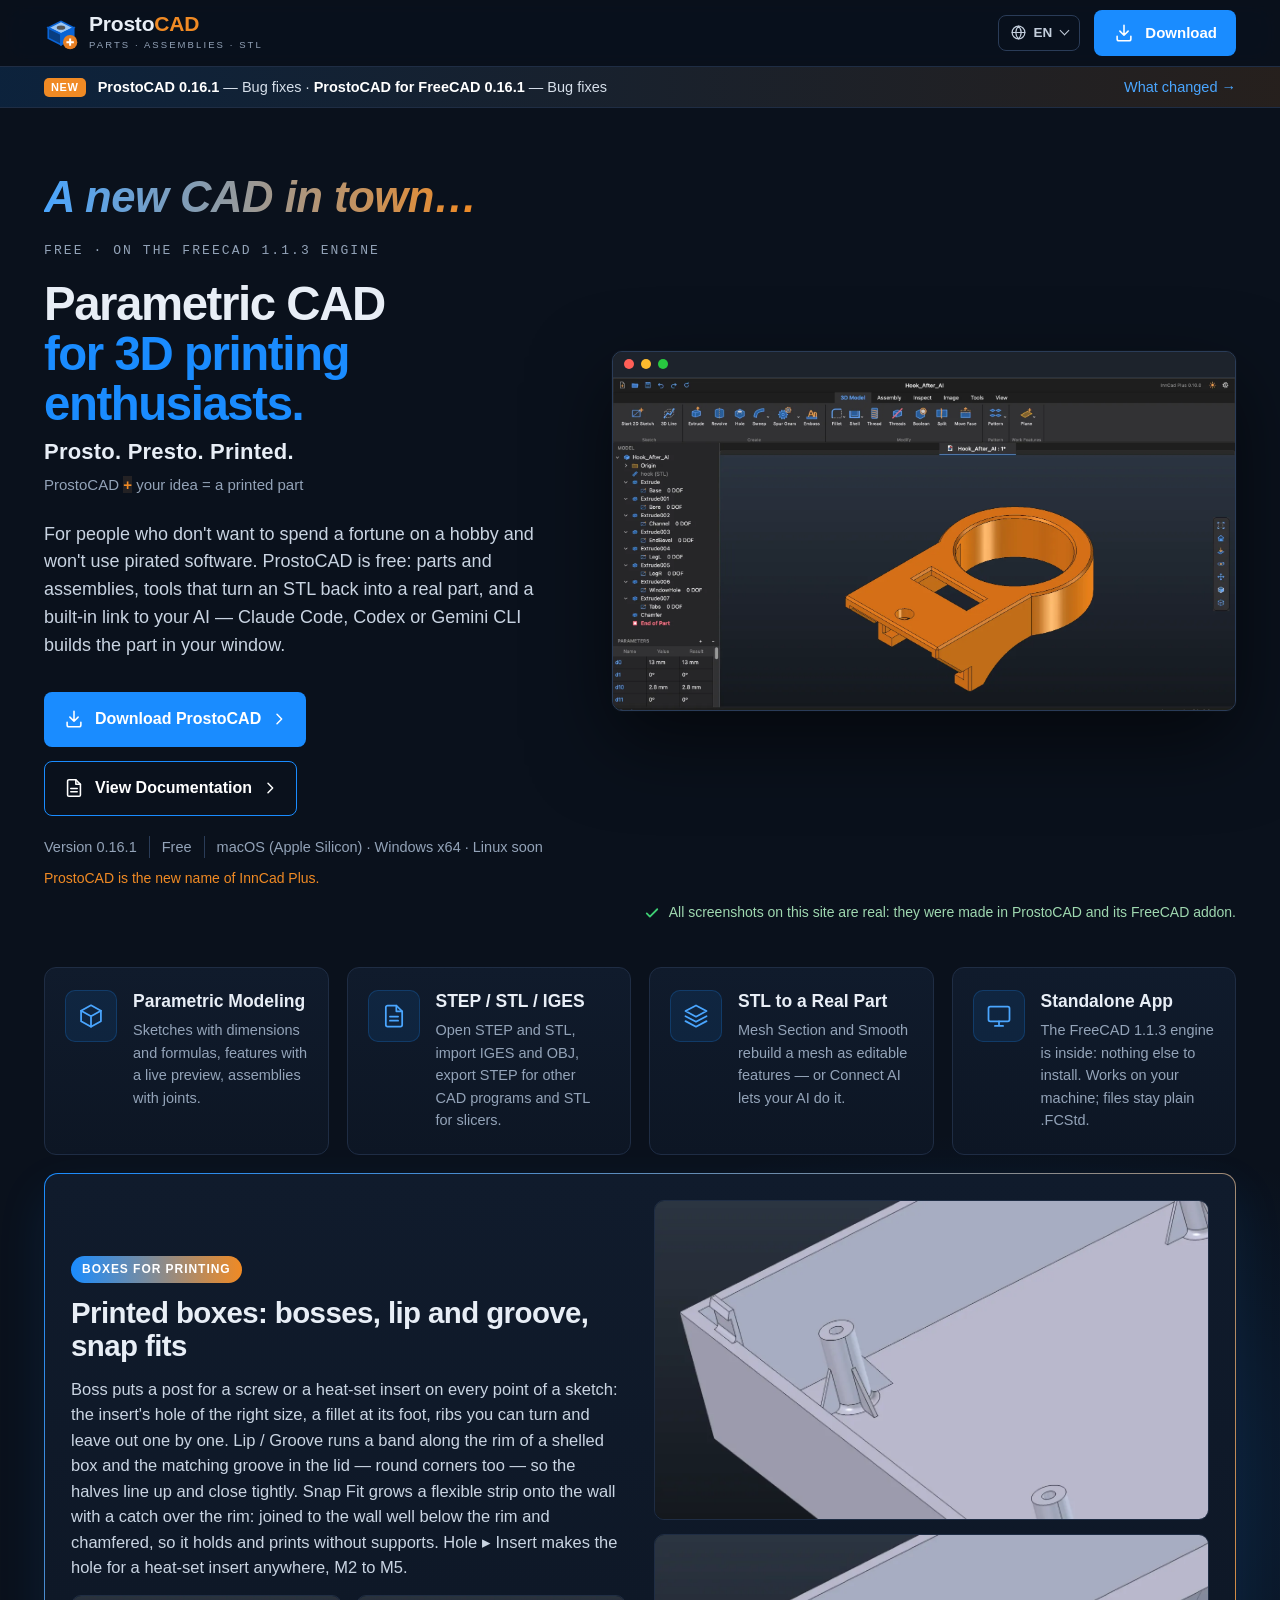
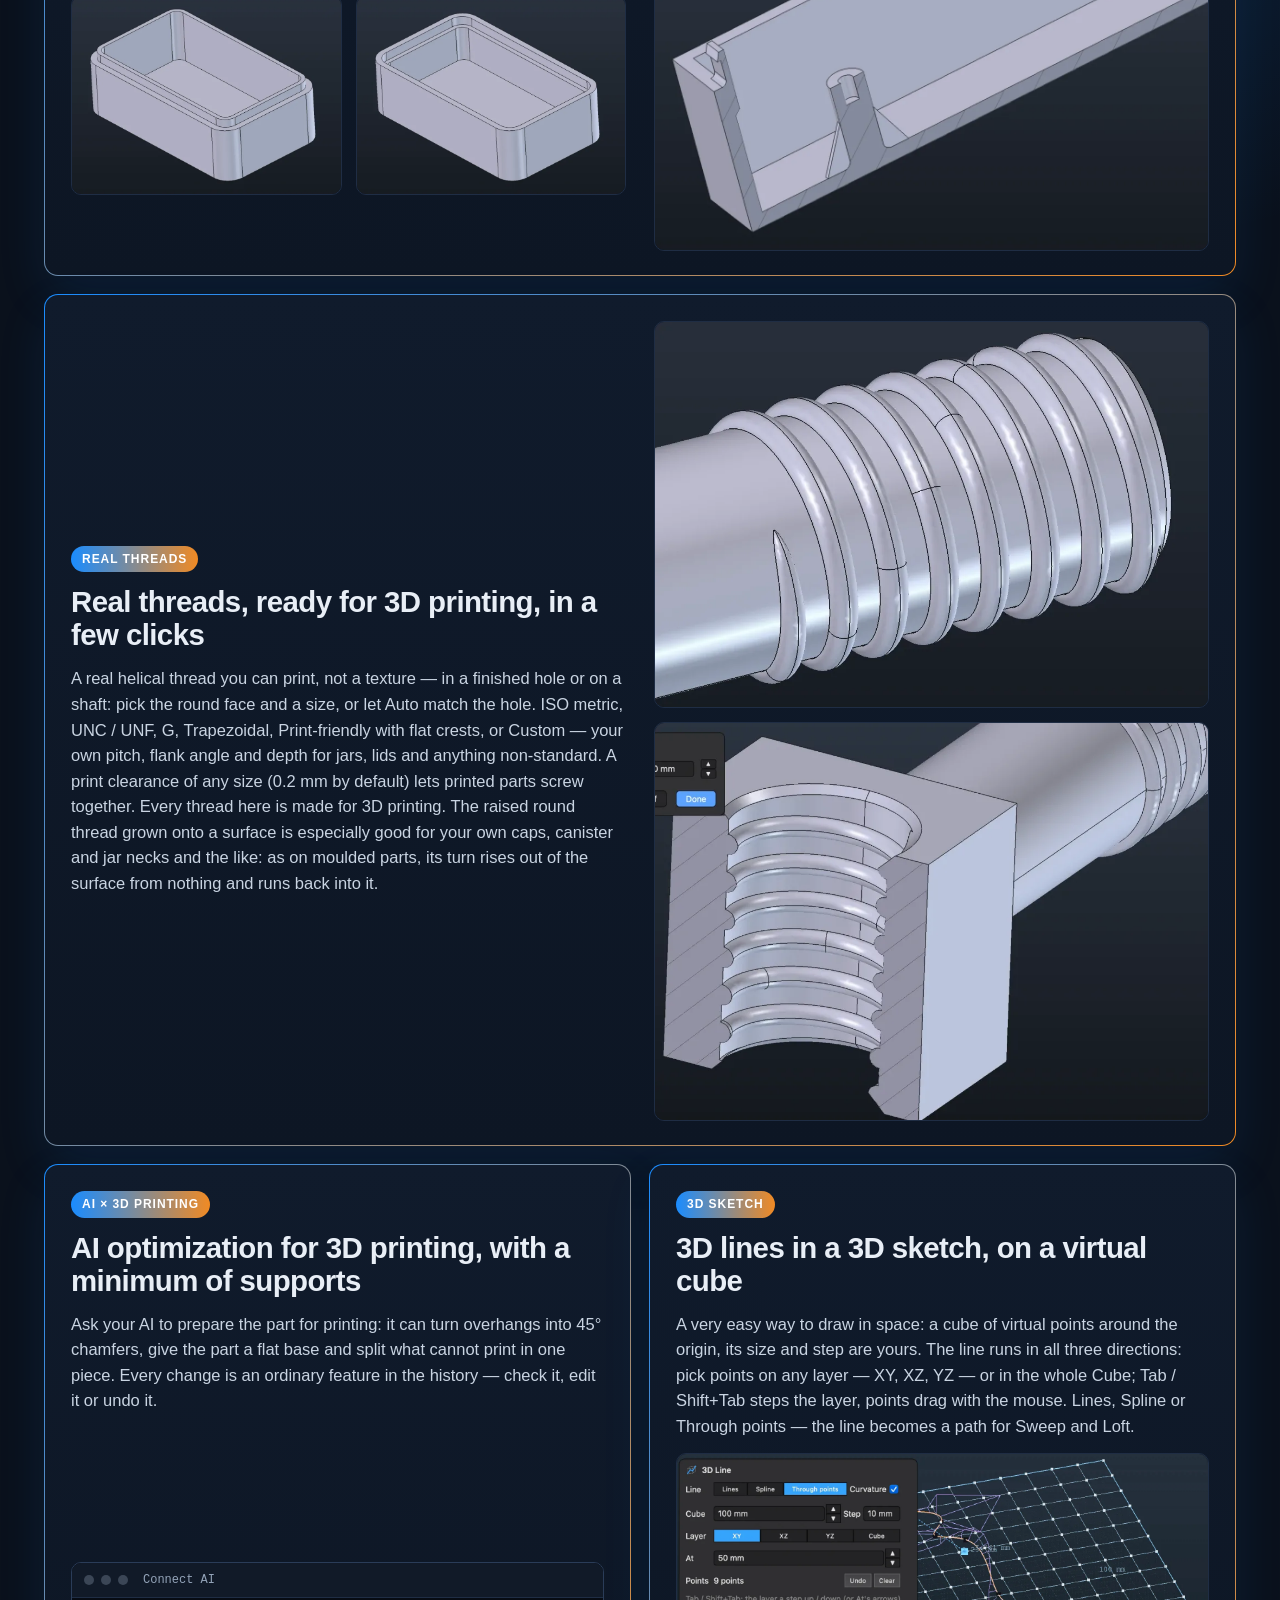
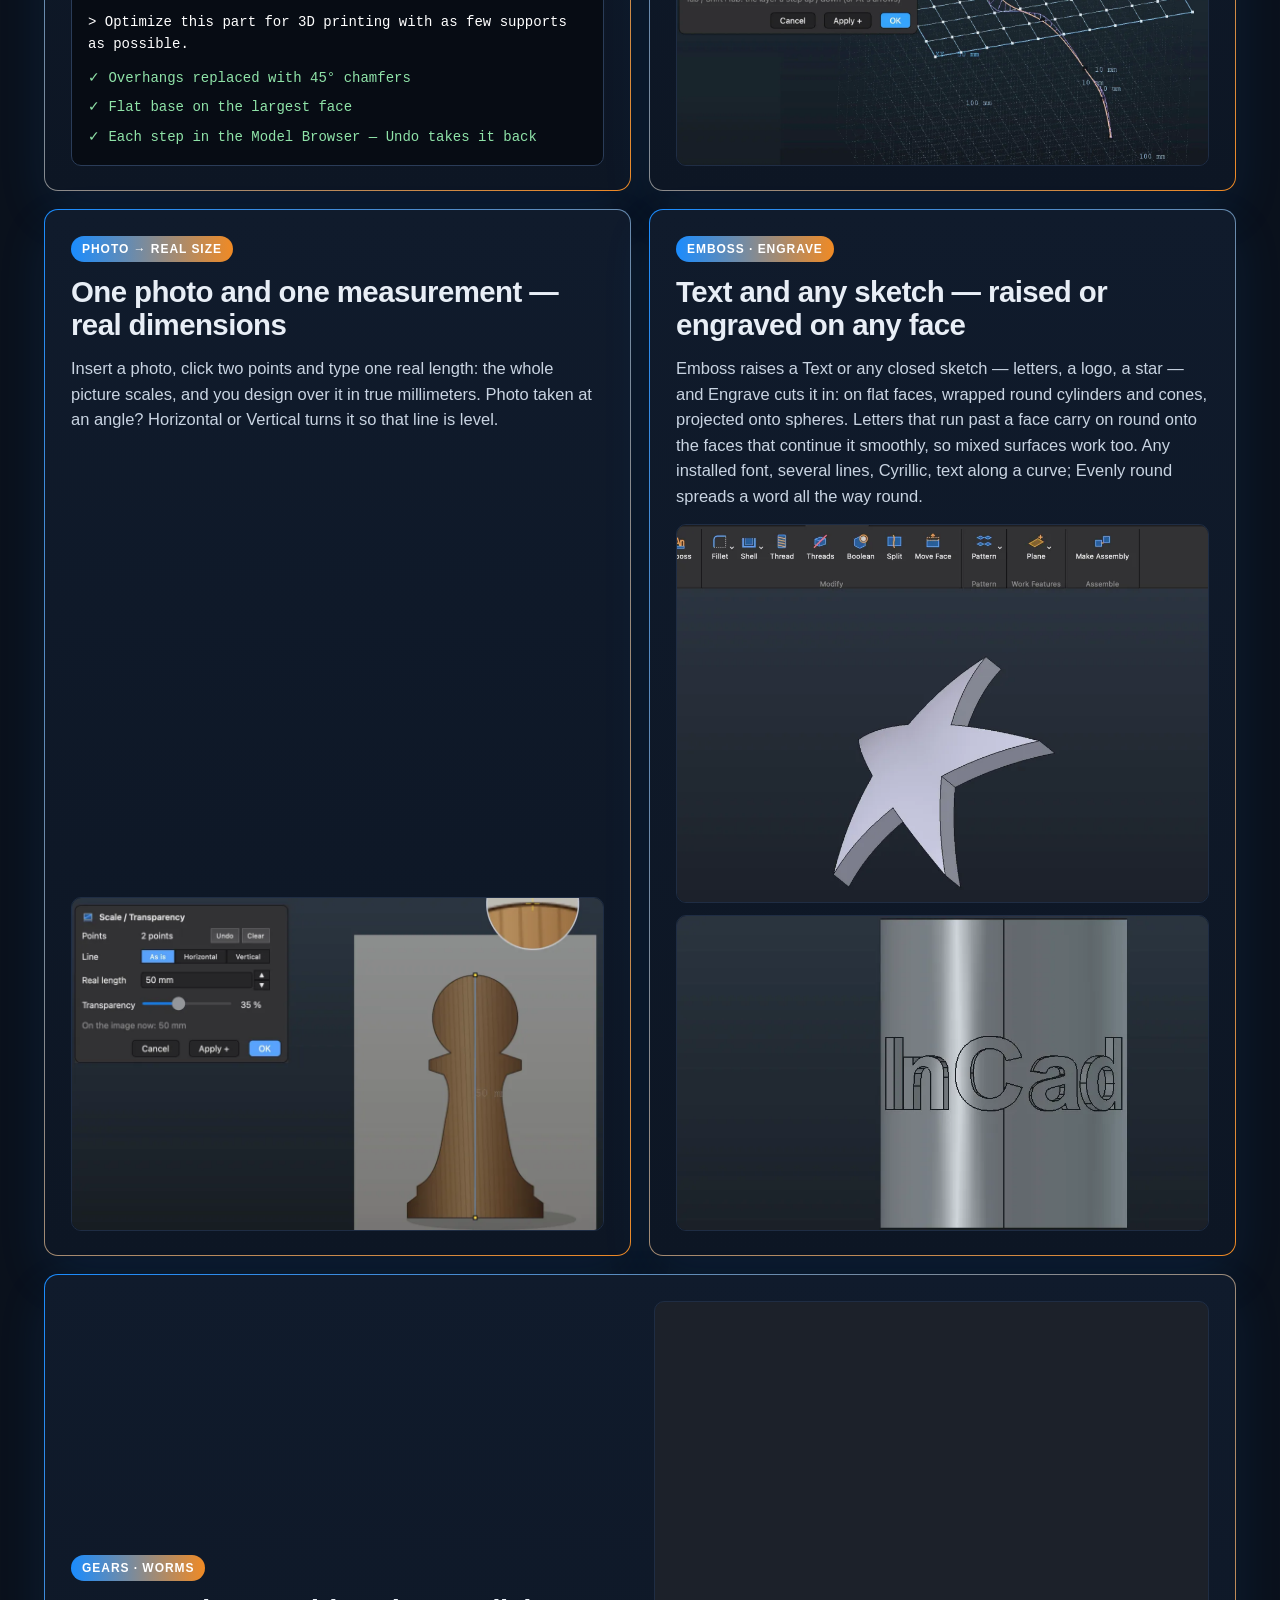
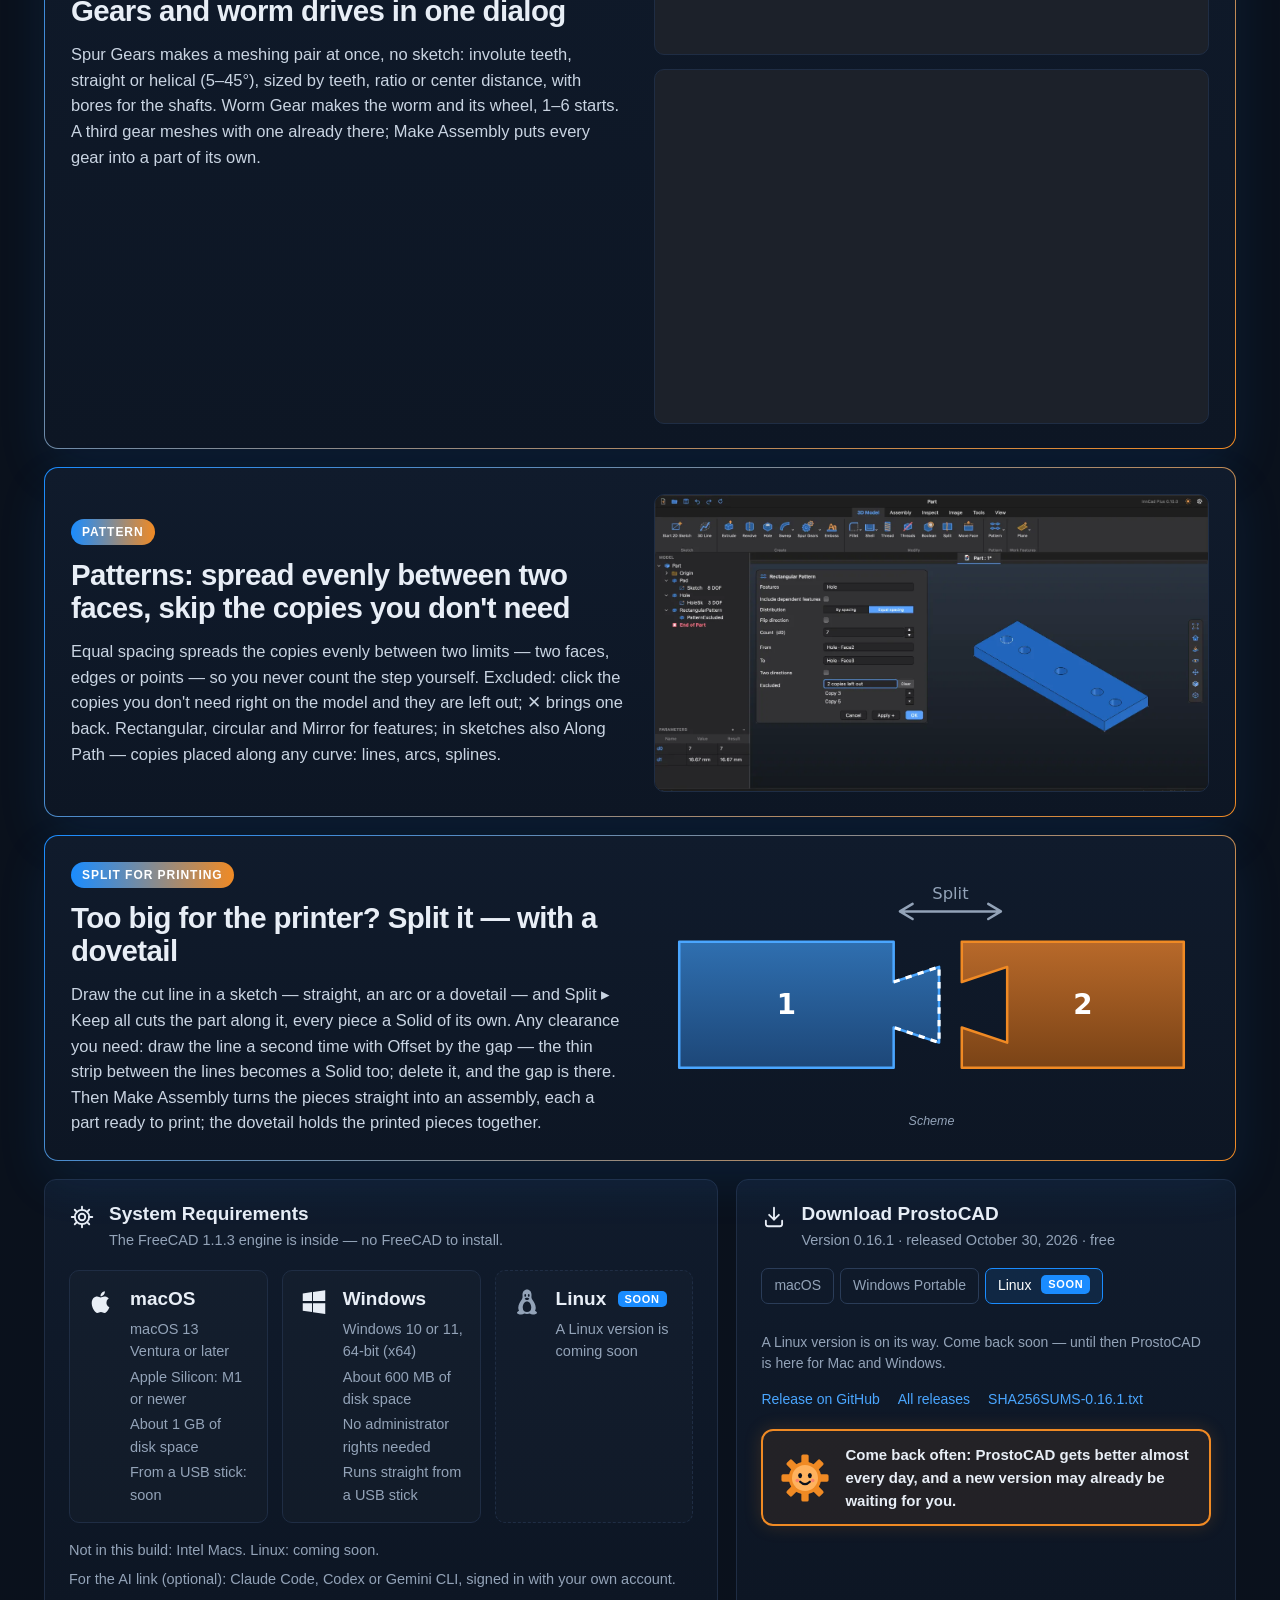
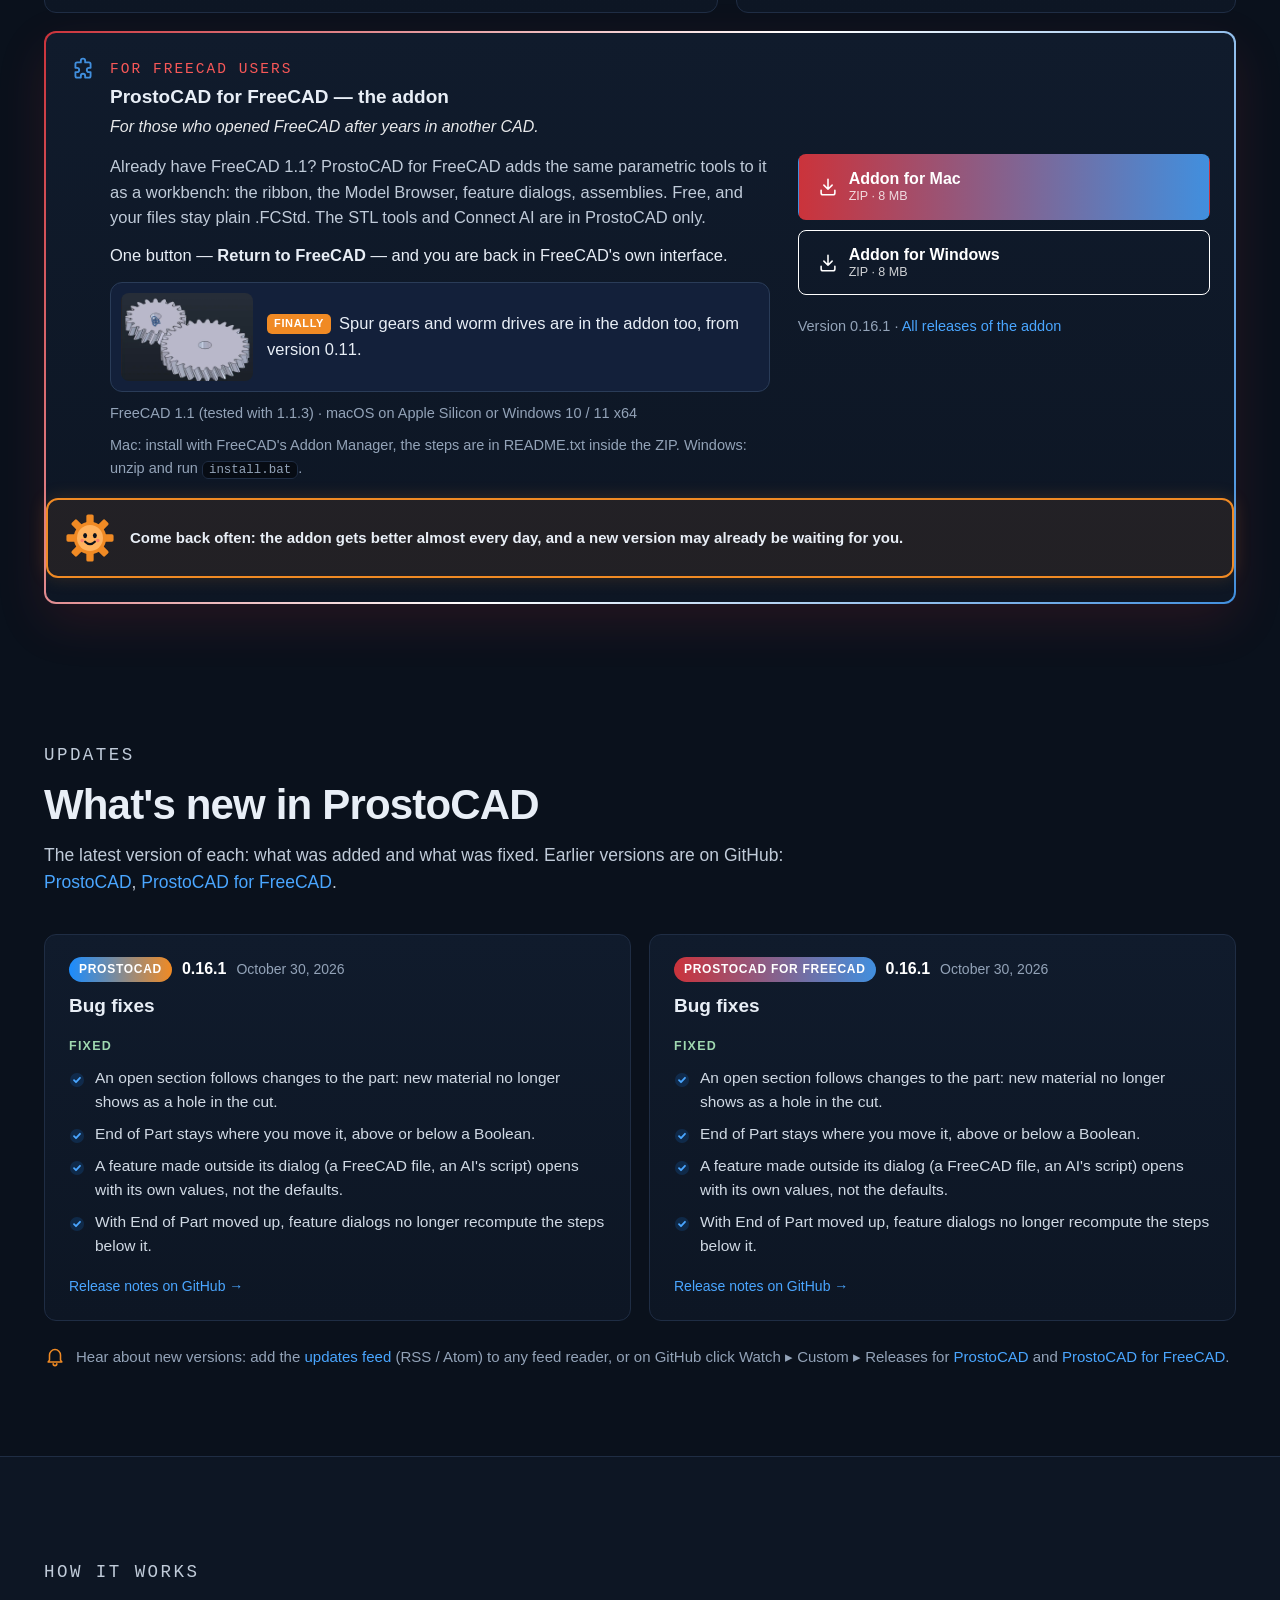
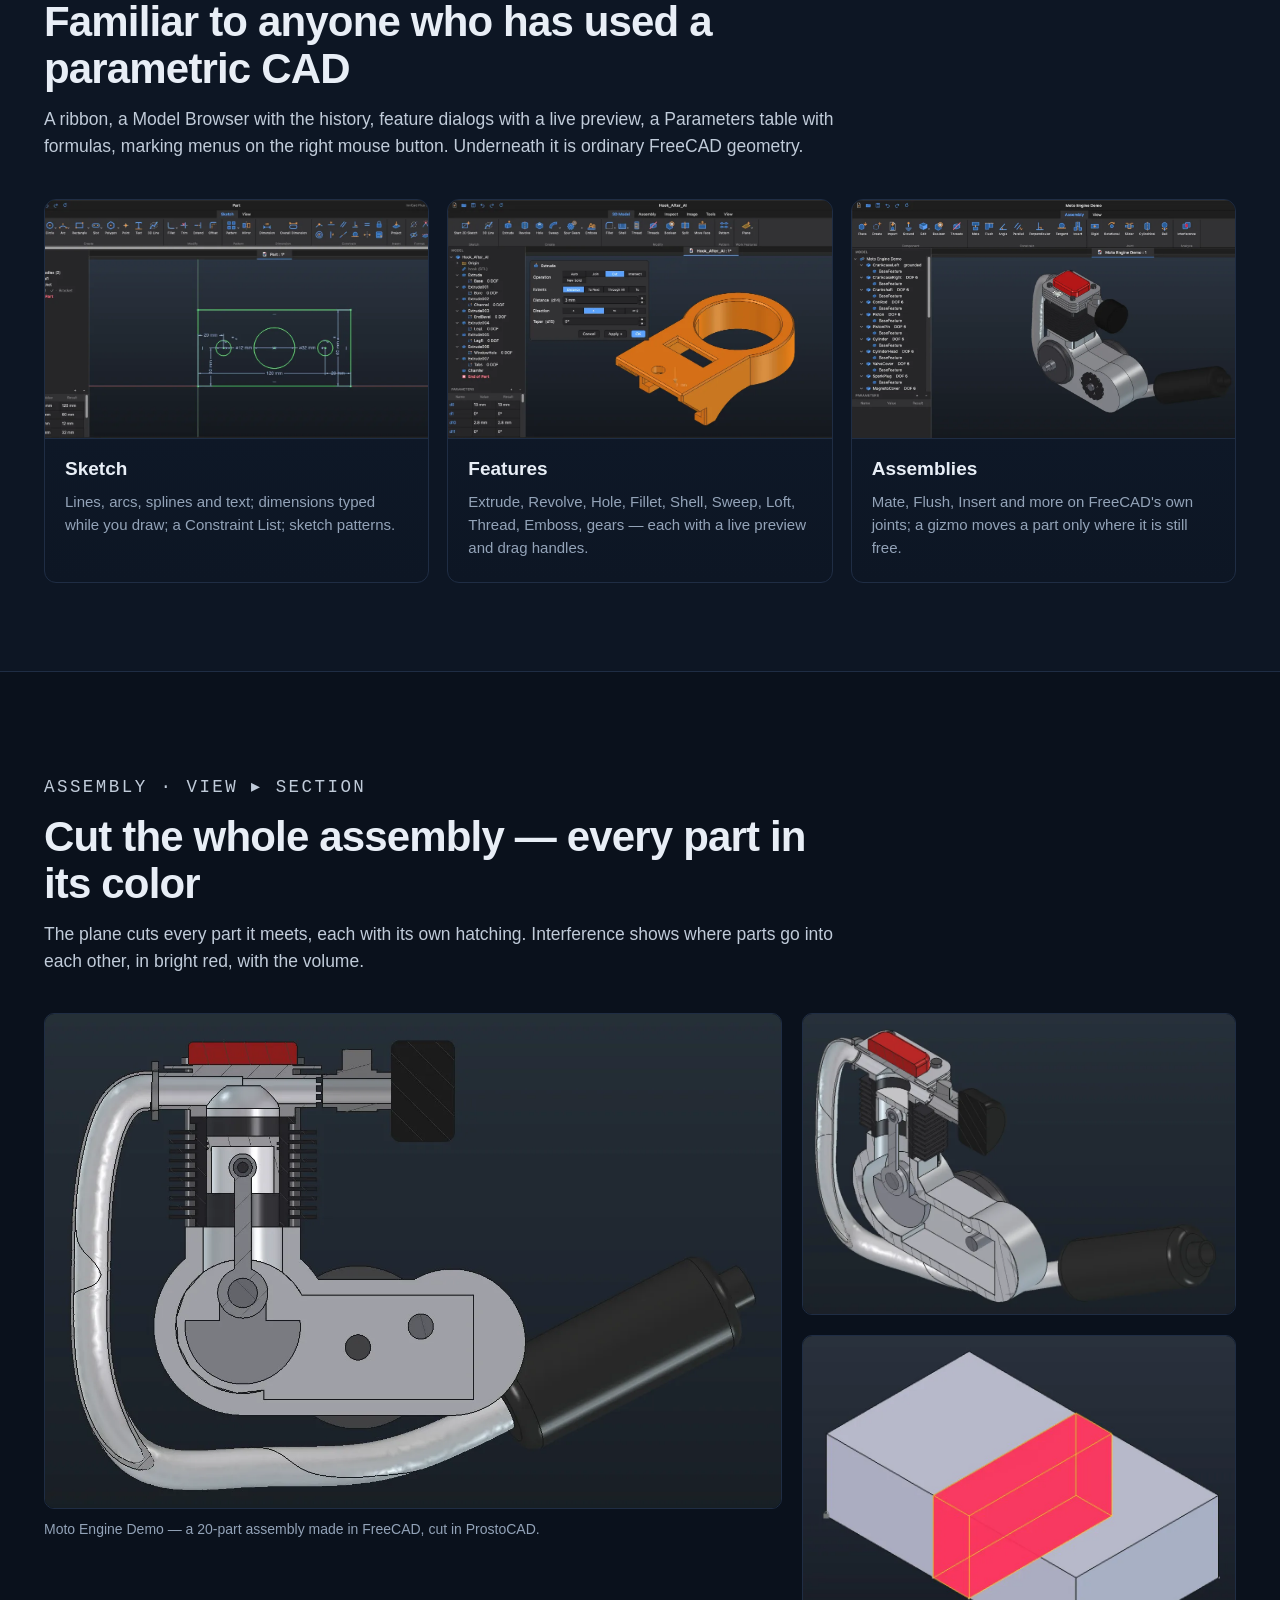
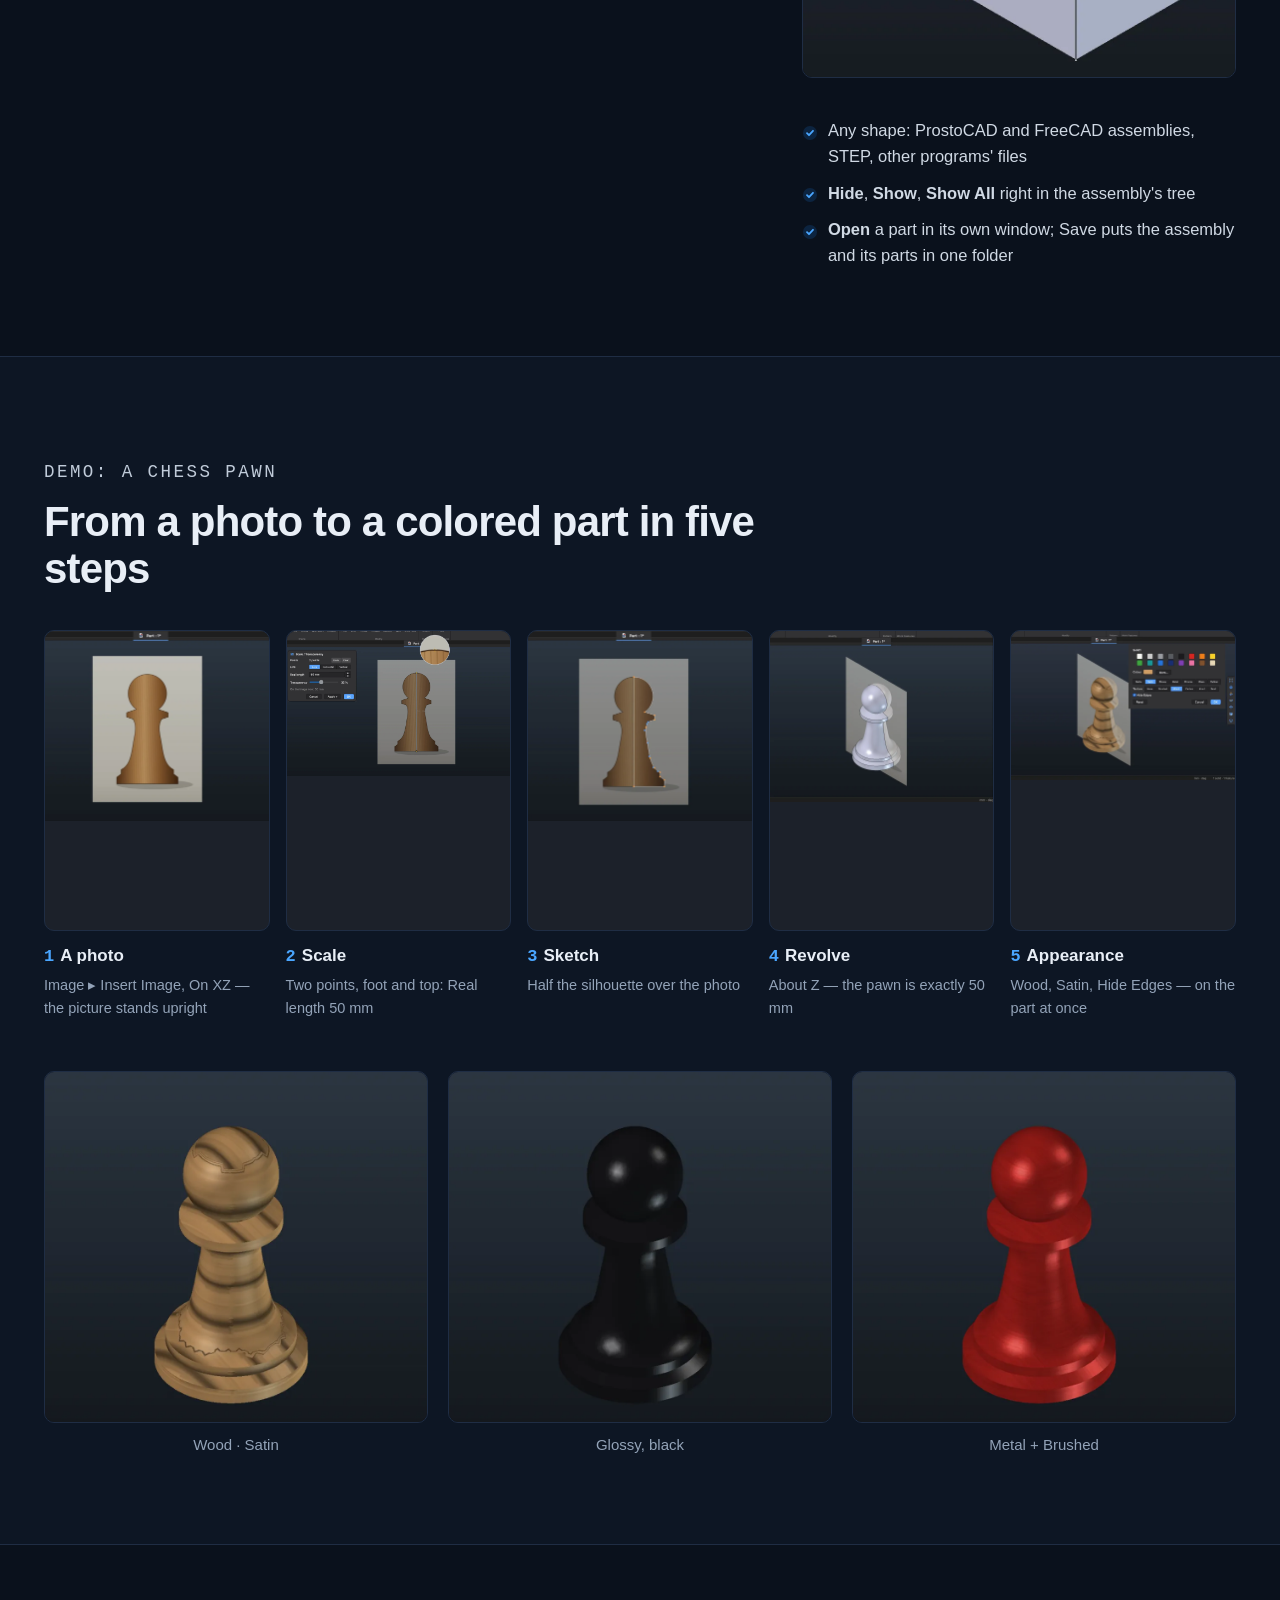
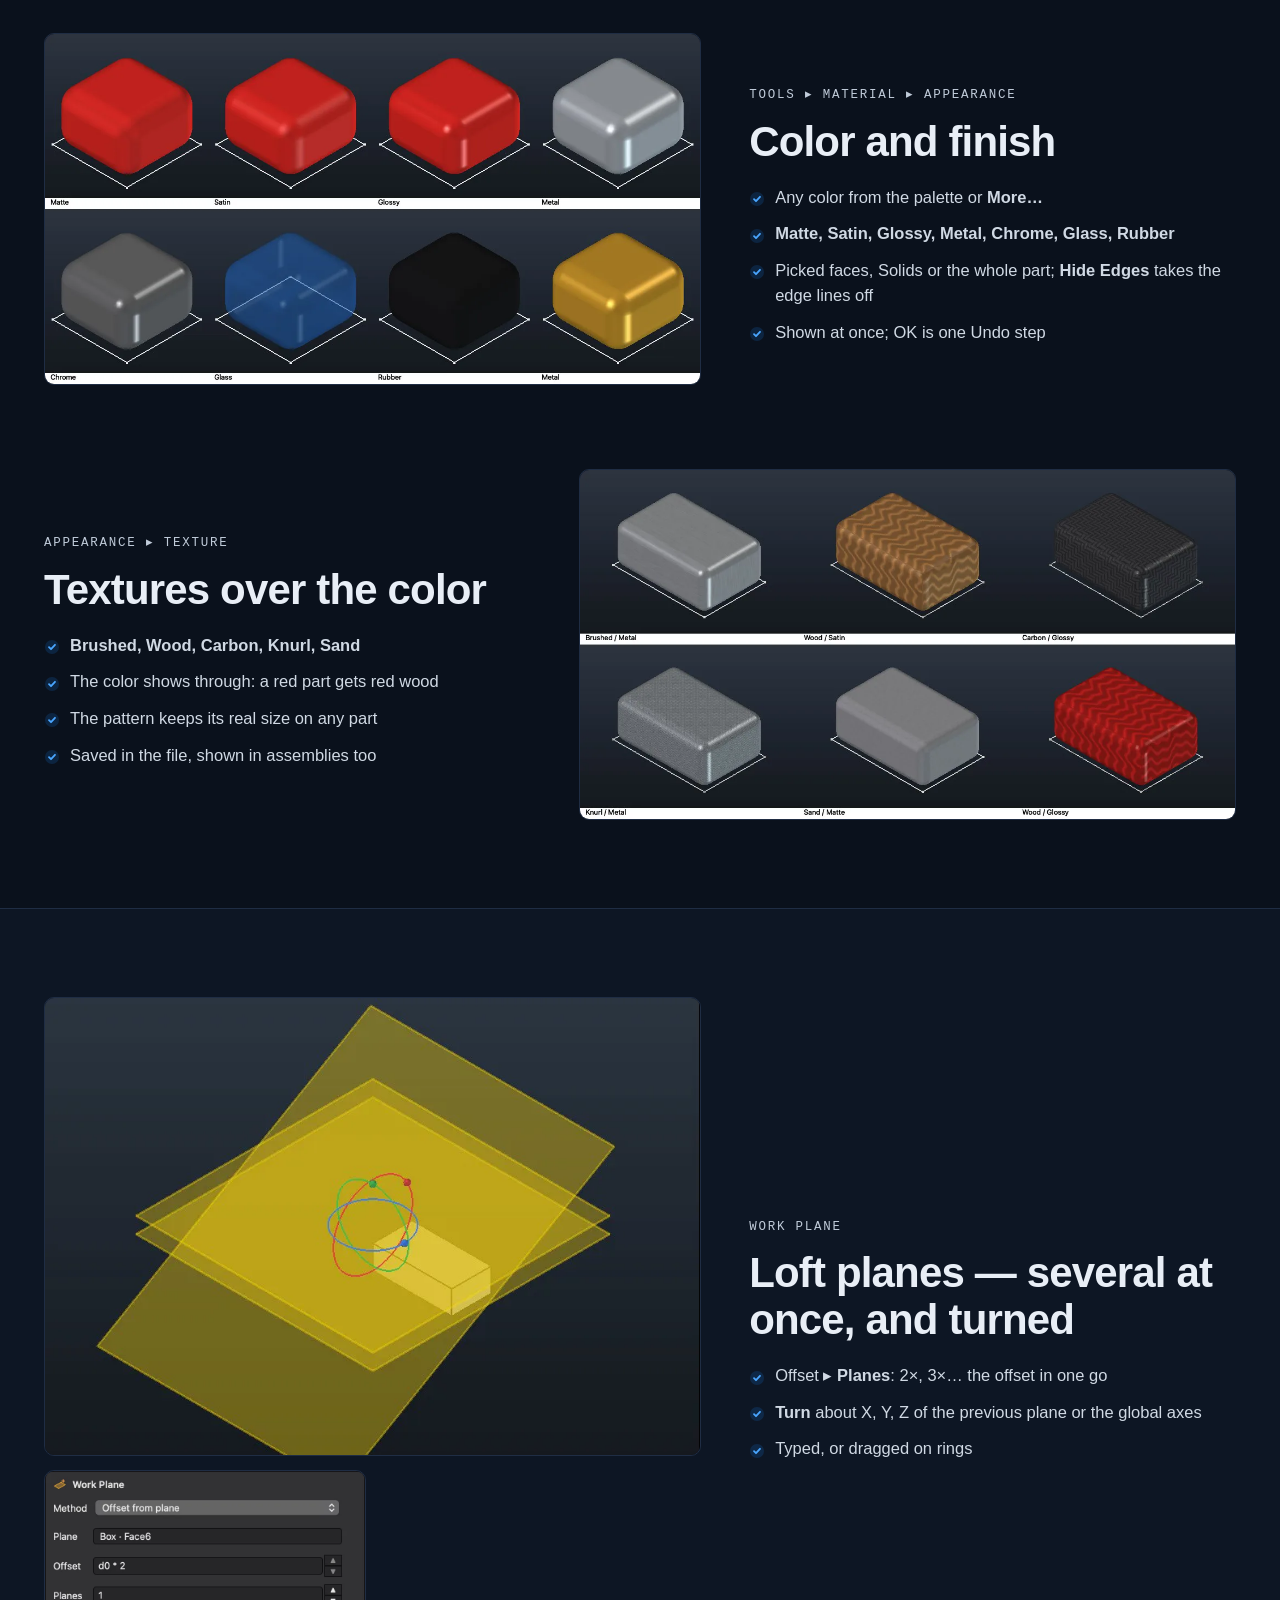
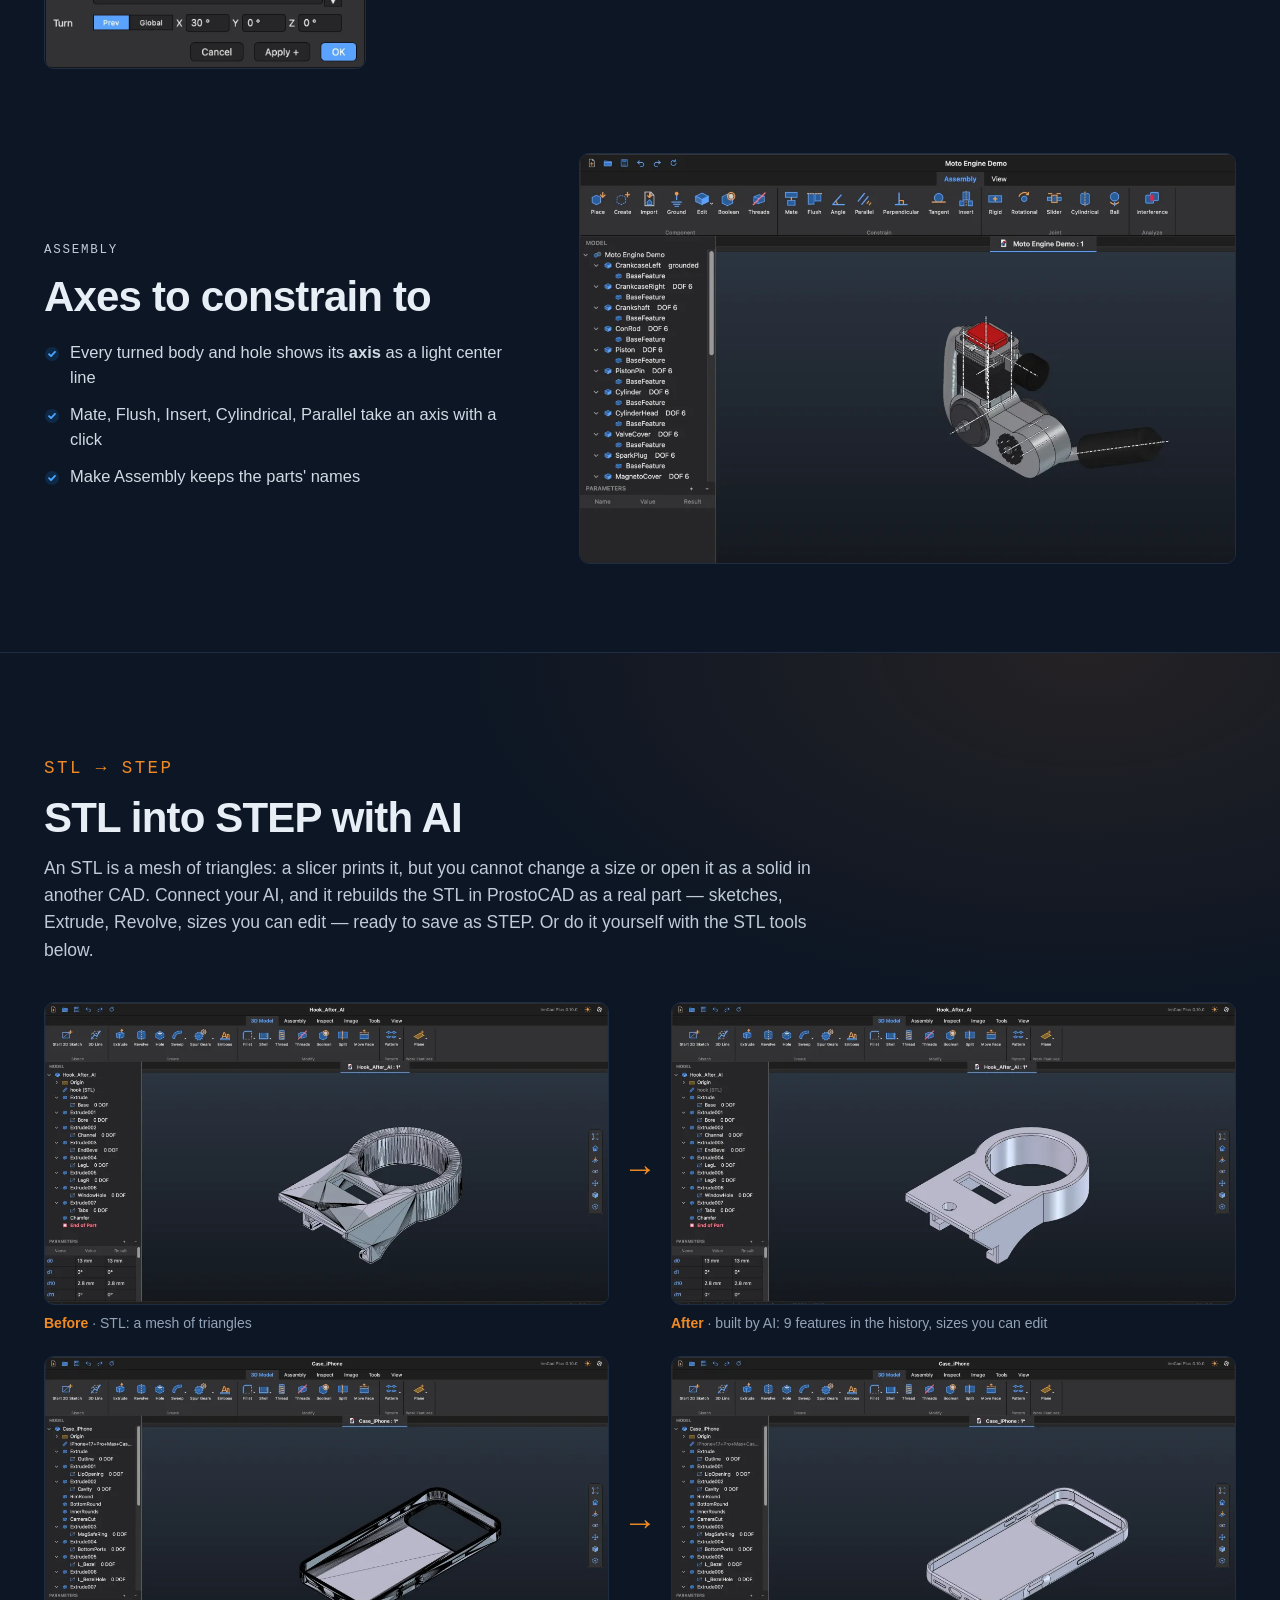
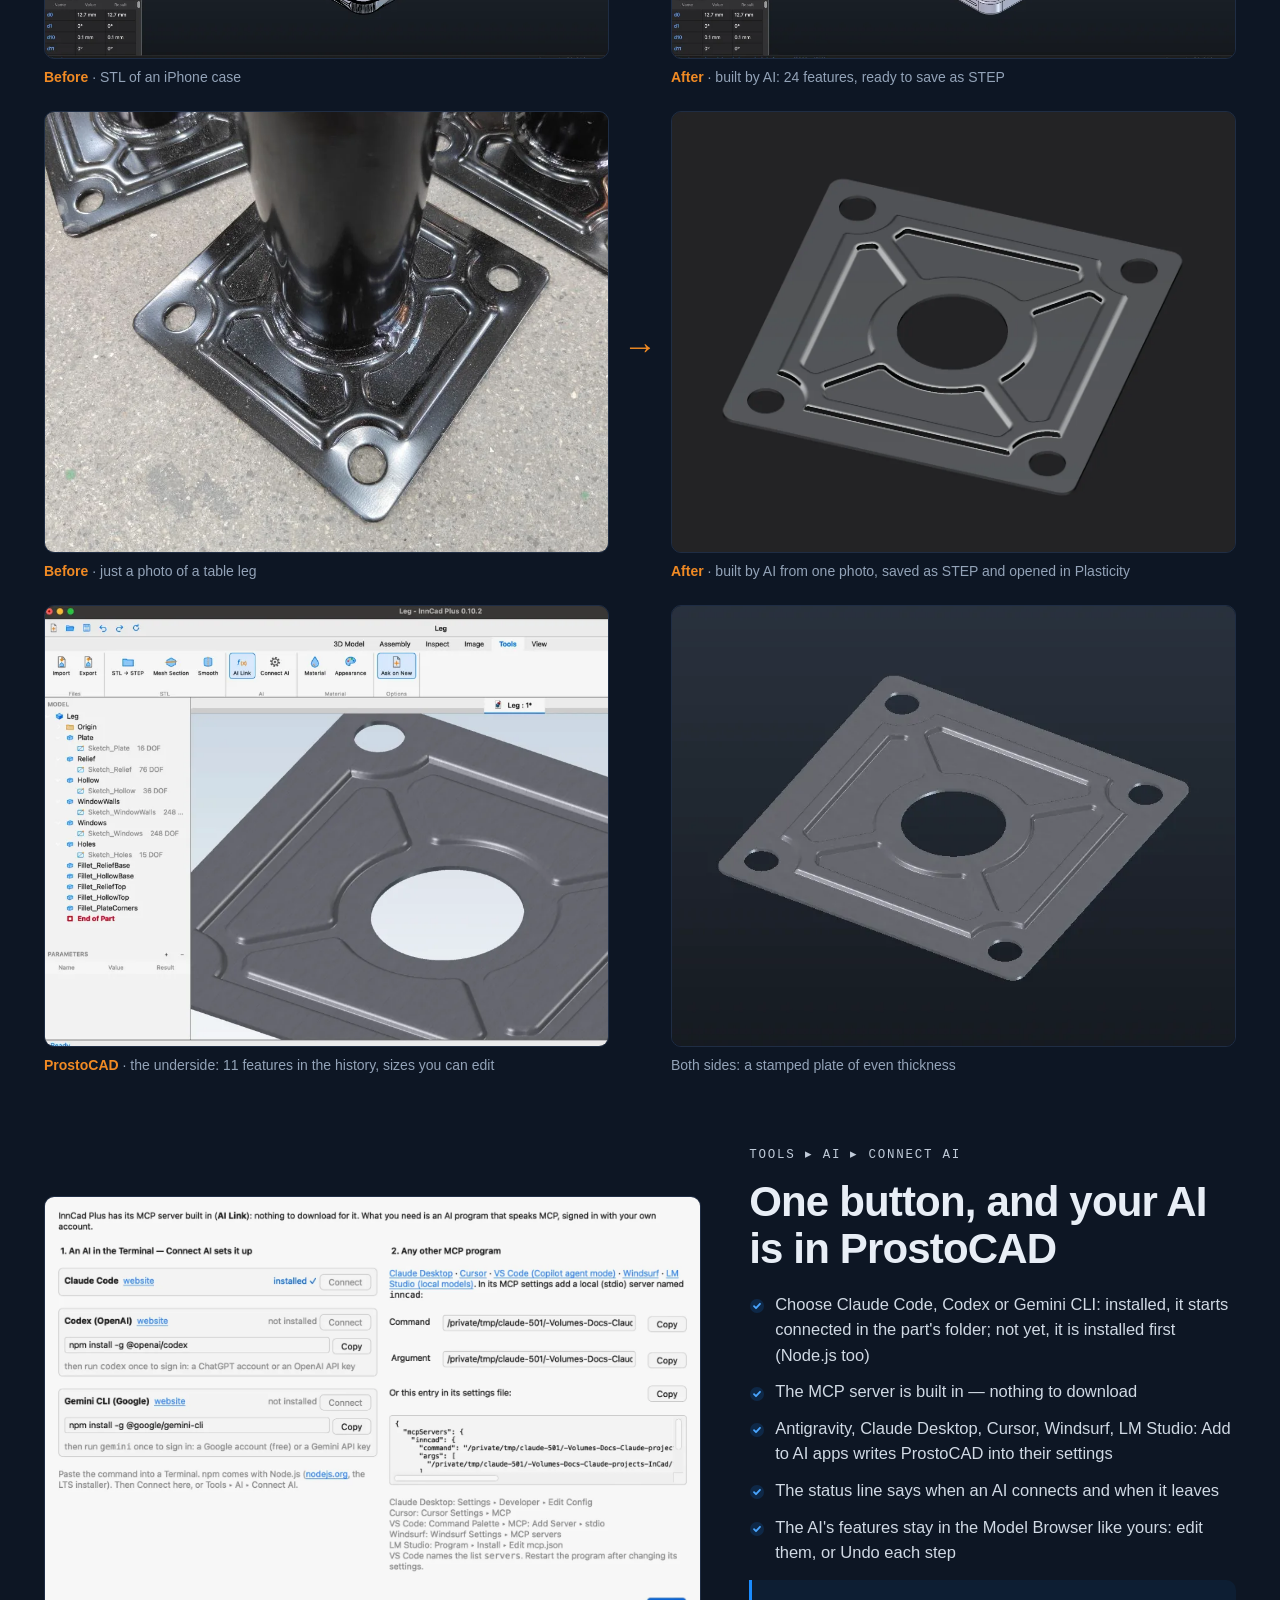
==== index.html @ 77da2bef "ProstoCAD 0.16.1 and the add-on 0.16.1: downloads, news (5 languages)" ====
<!doctype html>
<html lang="en">
<head>
<meta charset="utf-8">
<meta name="viewport" content="width=device-width, initial-scale=1">
<title>ProstoCAD — free parametric CAD for 3D printing, with STL tools and AI</title>
<meta name="description" content="ProstoCAD: parametric parts and assemblies on the FreeCAD 1.1.3 engine. A Mac app and a Windows build, STL tools and a built-in AI link (Claude Code, Codex, Gemini CLI).">
<meta property="og:title" content="ProstoCAD">
<meta property="og:description" content="ProstoCAD: parametric parts and assemblies on the FreeCAD 1.1.3 engine. A Mac app and a Windows build, STL tools and a built-in AI link (Claude Code, Codex, Gemini CLI).">
<meta property="og:type" content="website">
<meta name="theme-color" content="#0a111c">
<meta name="msvalidate.01" content="499B6EF04BFF810C76A070A973326980">
<link rel="alternate" hreflang="en" href="https://prostocad.com/">
<link rel="alternate" hreflang="ru" href="https://prostocad.com/ru/">
<link rel="alternate" hreflang="de" href="https://prostocad.com/de/">
<link rel="alternate" hreflang="zh-Hans" href="https://prostocad.com/zh/">
<link rel="alternate" hreflang="hi" href="https://prostocad.com/hi/">
<link rel="alternate" hreflang="x-default" href="https://prostocad.com/">
<link rel="canonical" href="https://prostocad.com/">
<link rel="alternate" type="application/atom+xml" href="https://prostocad.com/updates.xml" title="ProstoCAD — updates">
<meta property="og:url" content="https://prostocad.com/">
<meta property="og:image" content="https://prostocad.com/og.jpg">
<meta name="twitter:card" content="summary_large_image">
<link rel="icon" href="icon.svg" type="image/svg+xml">
<link rel="stylesheet" href="style.css?v=d6683cf0">
<script>document.documentElement.classList.add("js")</script>
</head>
<body>
<header class="top"><div class="wrap">
  <a class="brand" href="#top"><img src="icon.svg" alt="" width="34" height="34"><span><strong>Prosto<span>CAD</span></strong><small>Parts · Assemblies · STL</small></span></a>
  <nav class="links">
    <a href="#features">Features</a>
    <a href="#updates">Updates</a>
    <a href="#docs">Documentation</a>
    <a href="#requirements">Requirements</a>
    <a href="#addon">FreeCAD Addon</a>
    <a href="#faq">FAQ</a>
    <a href="#contact">Contact</a>
  </nav>
  <div class="right">
    <details class="langmenu"><summary aria-label="Language"><svg class="i" viewBox="0 0 24 24" aria-hidden="true"><circle cx="12" cy="12" r="9"/><path d="M3 12h18M12 3c2.6 2.6 3.8 5.6 3.8 9s-1.2 6.4-3.8 9c-2.6-2.6-3.8-5.6-3.8-9S9.4 5.6 12 3z"/></svg><span>EN</span></summary><div class="menu"><a href="" data-lang="en" hreflang="en" lang="en" aria-current="true">English</a><a href="ru/" data-lang="ru" hreflang="ru" lang="ru">Русский</a><a href="de/" data-lang="de" hreflang="de" lang="de">Deutsch</a><a href="zh/" data-lang="zh" hreflang="zh-Hans" lang="zh-Hans">中文</a><a href="hi/" data-lang="hi" hreflang="hi" lang="hi">हिन्दी</a></div></details>
    <a class="btn primary small" href="#download"><svg class="i" viewBox="0 0 24 24" aria-hidden="true"><path d="M12 3.5v11m0 0-4.5-4.5m4.5 4.5 4.5-4.5M4.5 15.5v3a2 2 0 0 0 2 2h11a2 2 0 0 0 2-2v-3"/></svg><span>Download</span></a>
  </div>
</div></header>
<div class="newsbar"><div class="wrap"><a href="#updates"><span class="tag-new">New</span><span class="what"><b>ProstoCAD 0.16.1</b> — Bug fixes · <b>ProstoCAD for FreeCAD 0.16.1</b> — Bug fixes</span><span class="go">What changed →</span></a></div></div>

<main id="top">
<div class="hero"><div class="wrap">
  <div class="grid">
    <div>
      <p class="town">A new CAD in town…</p>
      <p class="mono-kicker">Free · on the FreeCAD 1.1.3 engine</p>
      <h1>Parametric CAD<span>for 3D printing enthusiasts.</span></h1>
      <p class="tagline">Prosto. Presto. Printed.</p>
      <p class="equation">ProstoCAD <b class='plus'>+</b> your idea = a printed part</p>
      <p class="lead">For people who don't want to spend a fortune on a hobby and won't use pirated software. ProstoCAD is free: parts and assemblies, tools that turn an STL back into a real part, and a built-in link to your AI — Claude Code, Codex or Gemini CLI builds the part in your window.</p>
      <div class="cta">
        <a class="btn primary" href="#download"><svg class="i" viewBox="0 0 24 24" aria-hidden="true"><path d="M12 3.5v11m0 0-4.5-4.5m4.5 4.5 4.5-4.5M4.5 15.5v3a2 2 0 0 0 2 2h11a2 2 0 0 0 2-2v-3"/></svg>Download ProstoCAD<svg class="i chev" viewBox="0 0 24 24" aria-hidden="true"><path d="m9 5 7 7-7 7"/></svg></a>
        <a class="btn outline" href="#docs"><svg class="i" viewBox="0 0 24 24" aria-hidden="true"><path d="M14 3H6.5A1.5 1.5 0 0 0 5 4.5v15A1.5 1.5 0 0 0 6.5 21h11a1.5 1.5 0 0 0 1.5-1.5V8z"/><path d="M14 3v5h5M8.5 12.5h7M8.5 16h7"/></svg>View Documentation<svg class="i chev" viewBox="0 0 24 24" aria-hidden="true"><path d="m9 5 7 7-7 7"/></svg></a>
      </div>
      <p class="meta"><span>Version 0.16.1</span><i></i><span>Free</span><i></i><span>macOS (Apple Silicon) · Windows x64 · Linux soon</span></p>
      <p class="renamed">ProstoCAD is the new name of InnCad Plus.</p>
    </div>
    <div class="window"><div class="bar"><i></i><i></i><i></i></div><div class=""><a class="zoom" href="img/hero.webp?v=947d2b0a"><img src="img/hero.webp?v=947d2b0a" alt="The ProstoCAD window: ribbon, Model Browser, Parameters and a part" width="1800" height="963" loading="lazy" decoding="async"></a></div></div>
  </div>
  <p class="real"><svg class="i" viewBox="0 0 24 24" aria-hidden="true"><path d="M5 12.5l4.2 4.2L19 7"/></svg>All screenshots on this site are real: they were made in ProstoCAD and its FreeCAD addon.</p>

  <div class="feats" id="features">
    <div class="box feat"><div class="ico"><svg class="i" viewBox="0 0 24 24" aria-hidden="true"><path d="M12 2.8 20.5 7.5v9L12 21.2 3.5 16.5v-9z"/><path d="M3.5 7.5 12 12.2l8.5-4.7M12 12.2v9"/></svg></div><div><h3>Parametric Modeling</h3>
      <p>Sketches with dimensions and formulas, features with a live preview, assemblies with joints.</p></div></div>
    <div class="box feat"><div class="ico"><svg class="i" viewBox="0 0 24 24" aria-hidden="true"><path d="M14 3H6.5A1.5 1.5 0 0 0 5 4.5v15A1.5 1.5 0 0 0 6.5 21h11a1.5 1.5 0 0 0 1.5-1.5V8z"/><path d="M14 3v5h5M8.5 12.5h7M8.5 16h7"/></svg></div><div><h3>STEP / STL / IGES</h3>
      <p>Open STEP and STL, import IGES and OBJ, export STEP for other CAD programs and STL for slicers.</p></div></div>
    <div class="box feat"><div class="ico"><svg class="i" viewBox="0 0 24 24" aria-hidden="true"><path d="m12 3 9 4.8-9 4.8-9-4.8z"/><path d="m3 12.2 9 4.8 9-4.8M3 16.4l9 4.8 9-4.8"/></svg></div><div><h3>STL to a Real Part</h3>
      <p>Mesh Section and Smooth rebuild a mesh as editable features — or Connect AI lets your AI do it.</p></div></div>
    <div class="box feat"><div class="ico"><svg class="i" viewBox="0 0 24 24" aria-hidden="true"><rect x="3" y="4" width="18" height="12.5" rx="1.5"/><path d="M8.5 20.5h7M12 16.5v4"/></svg></div><div><h3>Standalone App</h3>
      <p>The FreeCAD 1.1.3 engine is inside: nothing else to install. Works on your machine; files stay plain .FCStd.</p></div></div>
  </div>

  <div class="promo">
    <div class="promo-card wide" id="boxes">
      <div>
        <span class="pill">Boxes for printing</span>
        <h2>Printed boxes: bosses, lip and groove, snap fits</h2>
        <p>Boss puts a post for a screw or a heat-set insert on every point of a sketch: the insert's hole of the right size, a fillet at its foot, ribs you can turn and leave out one by one. Lip / Groove runs a band along the rim of a shelled box and the matching groove in the lid — round corners too — so the halves line up and close tightly. Snap Fit grows a flexible strip onto the wall with a catch over the rim: joined to the wall well below the rim and chamfered, so it holds and prints without supports. Hole ▸ Insert makes the hole for a heat-set insert anywhere, M2 to M5.</p>
        <div class="pair"><div class="shot"><a class="zoom" href="img/box_lip.webp?v=bef2b4fd"><img src="img/box_lip.webp?v=bef2b4fd" alt="A box with round corners and a lip on its rim" width="800" height="589" loading="lazy" decoding="async"></a></div><div class="shot"><a class="zoom" href="img/box_groove.webp?v=17261f00"><img src="img/box_groove.webp?v=17261f00" alt="The lid&#x27;s groove the lip goes into" width="800" height="589" loading="lazy" decoding="async"></a></div></div>
      </div>
      <div class="stack"><div class="shot"><a class="zoom" href="img/box_corner.webp?v=f9072b8d"><img src="img/box_corner.webp?v=f9072b8d" alt="Bosses with ribs and a snap fit inside a box" width="1200" height="691" loading="lazy" decoding="async"></a></div><div class="shot"><a class="zoom" href="img/box_section.webp?v=45c20b37"><img src="img/box_section.webp?v=45c20b37" alt="Cut open: the snap fit on the wall, a boss with the hole for an insert" width="1200" height="684" loading="lazy" decoding="async"></a></div></div>
    </div>
    <div class="promo-card wide">
      <div>
        <span class="pill">Real threads</span>
      <h2>Real threads, ready for 3D printing, in a few clicks</h2>
      <p>A real helical thread you can print, not a texture — in a finished hole or on a shaft: pick the round face and a size, or let Auto match the hole. ISO metric, UNC / UNF, G, Trapezoidal, Print-friendly with flat crests, or Custom — your own pitch, flank angle and depth for jars, lids and anything non-standard. A print clearance of any size (0.2 mm by default) lets printed parts screw together. Every thread here is made for 3D printing. The raised round thread grown onto a surface is especially good for your own caps, canister and jar necks and the like: as on moulded parts, its turn rises out of the surface from nothing and runs back into it.</p>
      </div>
      <div class="stack"><div class="shot"><a class="zoom" href="img/thread_grown.webp?v=c962a5ec"><img src="img/thread_grown.webp?v=c962a5ec" alt="A raised round thread: its run-out rises out of the surface from nothing" width="1020" height="710" loading="lazy" decoding="async"></a></div><div class="shot"><a class="zoom" href="img/thread_hole.webp?v=b5fc63bd"><img src="img/thread_hole.webp?v=b5fc63bd" alt="A round thread in a hole, cut open with Section" width="1000" height="718" loading="lazy" decoding="async"></a></div></div>
    </div>
    <div class="promo-card">
      <span class="pill">AI × 3D printing</span>
      <h2>AI optimization for 3D printing, with a minimum of supports</h2>
      <p>Ask your AI to prepare the part for printing: it can turn overhangs into 45° chamfers, give the part a flat base and split what cannot print in one piece. Every change is an ordinary feature in the history — check it, edit it or undo it.</p>
      <div class="term"><div class="bar"><i></i><i></i><i></i><span>Connect AI</span></div>
        <p class="you">&gt; Optimize this part for 3D printing with as few supports as possible.</p>
        <p>✓ Overhangs replaced with 45° chamfers</p>
        <p>✓ Flat base on the largest face</p>
        <p>✓ Each step in the Model Browser — Undo takes it back</p>
      </div>
    </div>
    <div class="promo-card">
      <span class="pill">3D sketch</span>
      <h2>3D lines in a 3D sketch, on a virtual cube</h2>
      <p>A very easy way to draw in space: a cube of virtual points around the origin, its size and step are yours. The line runs in all three directions: pick points on any layer — XY, XZ, YZ — or in the whole Cube; Tab / Shift+Tab steps the layer, points drag with the mouse. Lines, Spline or Through points — the line becomes a path for Sweep and Loft.</p>
      <div class="shot"><a class="zoom" href="img/line3d_curve.webp?v=f475d377"><img src="img/line3d_curve.webp?v=f475d377" alt="A 3D line through points on different layers of the virtual cube" width="1510" height="882" loading="lazy" decoding="async"></a></div>
    </div>
    <div class="promo-card">
      <span class="pill">Photo → real size</span>
      <h2>One photo and one measurement — real dimensions</h2>
      <p>Insert a photo, click two points and type one real length: the whole picture scales, and you design over it in true millimeters. Photo taken at an angle? Horizontal or Vertical turns it so that line is level.</p>
      <div class="shot"><a class="zoom" href="img/photo_scale.webp?v=6fe72c0d"><img src="img/photo_scale.webp?v=6fe72c0d" alt="Scale a photo by two points and one real length; level it with Horizontal or Vertical" width="1100" height="688" loading="lazy" decoding="async"></a></div>
    </div>
    <div class="promo-card">
      <span class="pill">Emboss · Engrave</span>
      <h2>Text and any sketch — raised or engraved on any face</h2>
      <p>Emboss raises a Text or any closed sketch — letters, a logo, a star — and Engrave cuts it in: on flat faces, wrapped round cylinders and cones, projected onto spheres. Letters that run past a face carry on round onto the faces that continue it smoothly, so mixed surfaces work too. Any installed font, several lines, Cyrillic, text along a curve; Evenly round spreads a word all the way round.</p>
      <div class="stack"><div class="shot"><a class="zoom" href="img/star.webp?v=d639d691"><img src="img/star.webp?v=d639d691" alt="A star made in ProstoCAD" width="1000" height="711" loading="lazy" decoding="async"></a></div><div class="shot"><a class="zoom" href="img/18_emboss.webp?v=5092079f"><img src="img/18_emboss.webp?v=5092079f" alt="Text embossed round a cylinder" width="900" height="532" loading="lazy" decoding="async"></a></div></div>
    </div>
    <div class="promo-card wide" id="gears">
      <div>
        <span class="pill">Gears · Worms</span>
      <h2>Gears and worm drives in one dialog</h2>
      <p>Spur Gears makes a meshing pair at once, no sketch: involute teeth, straight or helical (5–45°), sized by teeth, ratio or center distance, with bores for the shafts. Worm Gear makes the worm and its wheel, 1–6 starts. A third gear meshes with one already there; Make Assembly puts every gear into a part of its own.</p>
      </div>
      <div class="stack"><div class="shot"><a class="zoom" href="img/gears_pair.webp?v=8d746a2d"><img src="img/gears_pair.webp?v=8d746a2d" alt="The Spur Gears dialog and a helical pair in mesh" width="1200" height="765" loading="lazy" decoding="async"></a></div><div class="shot"><a class="zoom" href="img/gears_worm.webp?v=6f53ef30"><img src="img/gears_worm.webp?v=6f53ef30" alt="The Worm Gear dialog with the worm and its wheel" width="1200" height="765" loading="lazy" decoding="async"></a></div></div>
    </div>
    <div class="promo-card wide">
      <div>
        <span class="pill">Pattern</span>
        <h2>Patterns: spread evenly between two faces, skip the copies you don't need</h2>
        <p>Equal spacing spreads the copies evenly between two limits — two faces, edges or points — so you never count the step yourself. Excluded: click the copies you don't need right on the model and they are left out; ✕ brings one back. Rectangular, circular and Mirror for features; in sketches also Along Path — copies placed along any curve: lines, arcs, splines.</p>
      </div>
      <div class="shot"><a class="zoom" href="img/pattern.webp?v=84b6f058"><img src="img/pattern.webp?v=84b6f058" alt="A rectangular pattern with Equal spacing between the plate&#x27;s end faces, copies 3 and 5 left out" width="1400" height="749" loading="lazy" decoding="async"></a></div>
    </div>
    <div class="promo-card wide">
      <div>
        <span class="pill">Split for printing</span>
        <h2>Too big for the printer? Split it — with a dovetail</h2>
        <p>Draw the cut line in a sketch — straight, an arc or a dovetail — and Split ▸ Keep all cuts the part along it, every piece a Solid of its own. Any clearance you need: draw the line a second time with Offset by the gap — the thin strip between the lines becomes a Solid too; delete it, and the gap is there. Then Make Assembly turns the pieces straight into an assembly, each a part ready to print; the dovetail holds the printed pieces together.</p>
      </div>
      <figure class="scheme"><svg class="dovetail" viewBox="0 0 440 190" role="img" aria-label="A part split in two along a dovetail line">
  <defs><linearGradient id="dtA" x1="0" y1="0" x2="0" y2="1"><stop offset="0" stop-color="#2f6fb0"/><stop offset="1" stop-color="#1d4778"/></linearGradient>
  <linearGradient id="dtB" x1="0" y1="0" x2="0" y2="1"><stop offset="0" stop-color="#b8692a"/><stop offset="1" stop-color="#7a4316"/></linearGradient></defs>
  <path d="M20 60 L190 60 L190 92 L226 80 L226 140 L190 128 L190 160 L20 160 Z" fill="url(#dtA)" stroke="#4aa6ff" stroke-width="2" stroke-linejoin="round"/>
  <path d="M244 60 L420 60 L420 160 L244 160 L244 128 L280 140 L280 80 L244 92 Z" fill="url(#dtB)" stroke="#f08a24" stroke-width="2" stroke-linejoin="round"/>
  <path d="M190 92 L226 80 L226 140 L190 128" fill="none" stroke="#fff" stroke-width="2.5" stroke-dasharray="5 5"/>
  <text x="105" y="117" fill="#fff" font-size="22" font-weight="700" text-anchor="middle" font-family="system-ui, sans-serif">1</text>
  <text x="340" y="117" fill="#fff" font-size="22" font-weight="700" text-anchor="middle" font-family="system-ui, sans-serif">2</text>
  <path d="M195 36 H275 M195 36 l10 -6 M195 36 l10 6 M275 36 l-10 -6 M275 36 l-10 6" stroke="#93a3b8" stroke-width="2" fill="none" stroke-linecap="round"/>
  <text x="235" y="26" fill="#93a3b8" font-size="13" text-anchor="middle" font-family="system-ui, sans-serif">Split</text>
</svg>
        <figcaption>Scheme</figcaption></figure>
    </div>
  </div>

  <div class="pair2">
    <div class="box req" id="requirements">
      <div class="boxhead"><svg class="i" viewBox="0 0 24 24" aria-hidden="true"><circle cx="12" cy="12" r="3"/><circle cx="12" cy="12" r="6.6"/><path d="M12 2.5v2.9M12 18.6v2.9M21.5 12h-2.9M5.4 12H2.5M18.7 5.3l-2 2M7.3 16.7l-2 2M18.7 18.7l-2-2M7.3 7.3l-2-2"/></svg><div><h3>System Requirements</h3>
        <p>The FreeCAD 1.1.3 engine is inside — no FreeCAD to install.</p></div></div>
      <div class="oss">
        <div class="osr"><svg viewBox="0 0 24 24" aria-hidden="true"><path d="M16.37 12.6c-.02-2.2 1.8-3.26 1.88-3.31-1.03-1.5-2.62-1.7-3.18-1.73-1.35-.14-2.64.8-3.33.8-.69 0-1.74-.78-2.86-.76-1.47.02-2.83.86-3.59 2.17-1.53 2.66-.39 6.6 1.1 8.75.73 1.05 1.6 2.24 2.73 2.2 1.1-.05 1.51-.71 2.84-.71 1.32 0 1.7.71 2.86.69 1.18-.02 1.93-1.07 2.65-2.13.84-1.22 1.18-2.4 1.2-2.46-.03-.01-2.3-.88-2.3-3.51zM14.19 6.15c.6-.73 1.01-1.75.9-2.76-.87.04-1.92.58-2.54 1.31-.56.64-1.05 1.67-.92 2.66.97.08 1.96-.49 2.56-1.21z"/></svg><div><h3>macOS</h3><ul>
          <li>macOS 13 Ventura or later</li><li>Apple Silicon: M1 or newer</li><li>About 1 GB of disk space</li><li>From a USB stick: soon</li></ul></div></div>
        <div class="osr"><svg viewBox="0 0 24 24" aria-hidden="true"><path d="M3 5.1 10.4 4v7.2H3V5.1zm0 13.8 7.4 1.1v-7.1H3v6zm8.2 1.2L21 21.5v-8.6h-9.8v7.2zM11.2 3.9v7.3H21V2.5l-9.8 1.4z"/></svg><div><h3>Windows</h3><ul>
          <li>Windows 10 or 11, 64-bit (x64)</li><li>About 600 MB of disk space</li><li>No administrator rights needed</li><li>Runs straight from a USB stick</li></ul></div></div>
        <div class="osr soon"><svg viewBox="0 0 24 24" aria-hidden="true"><path fill-rule="evenodd" d="M12 2c-2.2 0-3.6 1.8-3.6 4.3 0 1.3.3 2.2-.6 3.6C6.6 11.8 5 14 5 16.6c0 .9.2 1.7.6 2.4-.9.4-1.6 1-1.6 1.6 0 .9 1.6 1.4 3.4 1.4 1 0 1.8-.3 2.3-.8.7.2 1.5.3 2.3.3s1.6-.1 2.3-.3c.5.5 1.3.8 2.3.8 1.8 0 3.4-.5 3.4-1.4 0-.6-.7-1.2-1.6-1.6.4-.7.6-1.5.6-2.4 0-2.6-1.6-4.8-2.8-6.7-.9-1.4-.6-2.3-.6-3.6C15.6 3.8 14.2 2 12 2zm-1.4 3.6c.4 0 .7.5.7 1.1s-.3 1.1-.7 1.1-.7-.5-.7-1.1.3-1.1.7-1.1zm2.8 0c.4 0 .7.5.7 1.1s-.3 1.1-.7 1.1-.7-.5-.7-1.1.3-1.1.7-1.1zM12 8.6c.9 0 1.8.4 1.8.8s-.9 1-1.8 1-1.8-.6-1.8-1 .9-.8 1.8-.8zm0 3c2 0 3.4 2.2 3.4 4.7S14 20 12 20s-3.4-1.2-3.4-3.7S10 11.6 12 11.6z"/></svg><div><h3>Linux <span class="tag-soon">soon</span></h3><ul>
          <li>A Linux version is coming soon</li></ul></div></div>
      </div>
      <div class="foot">
        <p>Not in this build: Intel Macs. Linux: coming soon.</p>
        <p>For the AI link (optional): Claude Code, Codex or Gemini CLI, signed in with your own account.</p>
      </div>
    </div>

    <div class="box dlbox" id="download">
      <div class="boxhead"><svg class="i" viewBox="0 0 24 24" aria-hidden="true"><path d="M12 3.5v11m0 0-4.5-4.5m4.5 4.5 4.5-4.5M4.5 15.5v3a2 2 0 0 0 2 2h11a2 2 0 0 0 2-2v-3"/></svg><div><h3>Download ProstoCAD</h3>
        <p>Version 0.16.1 · released October 30, 2026 · free</p></div></div>
      <div class="tabs" role="tablist">
        <button type="button" role="tab" data-pf="pf-mac">macOS</button>
        <button type="button" role="tab" data-pf="pf-zip">Windows Portable</button>
        <button type="button" role="tab" data-pf="pf-linux">Linux <span class="tag-soon">soon</span></button>
      </div>
      <div class="pf" id="pf-mac"><h4>macOS</h4>
        <a class="btn primary" href="https://github.com/Igr11/ProstoCAD-releases/releases/download/v0.16.1/ProstoCAD-0.16.1-macos-arm64.dmg"><svg class="i" viewBox="0 0 24 24" aria-hidden="true"><path d="M12 3.5v11m0 0-4.5-4.5m4.5 4.5 4.5-4.5M4.5 15.5v3a2 2 0 0 0 2 2h11a2 2 0 0 0 2-2v-3"/></svg>Download for Mac</a>
        <p class="file">ProstoCAD-0.16.1-macos-arm64.dmg · 205 MB</p>
        <div class="sha"><div><small>SHA-256</small><code>57f28c4adc1c99a51470327fd3011060a5c1cfe79fe64c3daf5bf844e30357d3</code></div>
          <button class="copy" type="button" data-copy="57f28c4adc1c99a51470327fd3011060a5c1cfe79fe64c3daf5bf844e30357d3" data-ok="Copied" aria-label="Copy SHA-256"><svg class="i" viewBox="0 0 24 24" aria-hidden="true"><rect x="8.5" y="8.5" width="11.5" height="11.5" rx="2"/><path d="M15.5 8.5V5.5A1.5 1.5 0 0 0 14 4H5.5A1.5 1.5 0 0 0 4 5.5V14a1.5 1.5 0 0 0 1.5 1.5h3"/></svg></button></div>
        <p class="note">Drag ProstoCAD.app onto Applications. The first time, macOS asks to confirm: <a href="#faq-mac">Open Anyway</a>.</p></div>
      <div class="pf" id="pf-zip"><h4>Windows Portable</h4>
        <a class="btn primary" href="https://github.com/Igr11/ProstoCAD-releases/releases/download/v0.16.1/ProstoCAD-0.16.1-windows-x64.zip"><svg class="i" viewBox="0 0 24 24" aria-hidden="true"><path d="M12 3.5v11m0 0-4.5-4.5m4.5 4.5 4.5-4.5M4.5 15.5v3a2 2 0 0 0 2 2h11a2 2 0 0 0 2-2v-3"/></svg>Download Windows Portable</a>
        <p class="file">ProstoCAD-0.16.1-windows-x64.zip · 213 MB</p>
        <div class="sha"><div><small>SHA-256</small><code>a60e415859e6fbe419098fe3571c40b90c8091c860e8a644ddf0542c490139f3</code></div>
          <button class="copy" type="button" data-copy="a60e415859e6fbe419098fe3571c40b90c8091c860e8a644ddf0542c490139f3" data-ok="Copied" aria-label="Copy SHA-256"><svg class="i" viewBox="0 0 24 24" aria-hidden="true"><rect x="8.5" y="8.5" width="11.5" height="11.5" rx="2"/><path d="M15.5 8.5V5.5A1.5 1.5 0 0 0 14 4H5.5A1.5 1.5 0 0 0 4 5.5V14a1.5 1.5 0 0 0 1.5 1.5h3"/></svg></button></div>
        <p class="note"><b>No installation needed. Unzip and use.</b> Use a short path with Latin letters only, then run <code>ProstoCAD.exe</code>.</p></div>
      <div class="pf" id="pf-linux"><h4>Linux</h4><p class="note">A Linux version is on its way. Come back soon — until then ProstoCAD is here for Mac and Windows.</p></div>
      <div class="links">
        <a href="https://github.com/Igr11/ProstoCAD-releases/releases/tag/v0.16.1">Release on GitHub</a>
        <a href="https://github.com/Igr11/ProstoCAD-releases/releases">All releases</a>
        <a href="https://github.com/Igr11/ProstoCAD-releases/releases/download/v0.16.1/SHA256SUMS-0.16.1.txt">SHA256SUMS-0.16.1.txt</a>
      </div>
      <div class="fresh"><svg class="buddy" viewBox="0 0 64 64" aria-hidden="true"><g class="gear"><rect x="27.5" y="3" width="9" height="13" rx="2" transform="rotate(0 32 32)"/><rect x="27.5" y="3" width="9" height="13" rx="2" transform="rotate(45 32 32)"/><rect x="27.5" y="3" width="9" height="13" rx="2" transform="rotate(90 32 32)"/><rect x="27.5" y="3" width="9" height="13" rx="2" transform="rotate(135 32 32)"/><rect x="27.5" y="3" width="9" height="13" rx="2" transform="rotate(180 32 32)"/><rect x="27.5" y="3" width="9" height="13" rx="2" transform="rotate(225 32 32)"/><rect x="27.5" y="3" width="9" height="13" rx="2" transform="rotate(270 32 32)"/><rect x="27.5" y="3" width="9" height="13" rx="2" transform="rotate(315 32 32)"/><circle cx="32" cy="32" r="20"/><circle class="hub" cx="32" cy="32" r="16"/></g><g class="face"><ellipse class="eye" cx="26" cy="29" rx="2.4" ry="3.2"/><ellipse class="eye wink" cx="38" cy="29" rx="2.4" ry="3.2"/><circle class="cheek" cx="22.5" cy="35" r="2.2"/><circle class="cheek" cx="41.5" cy="35" r="2.2"/><path class="smile" d="M26 36.5 q6 6 12 0"/></g></svg><p>Come back often: ProstoCAD gets better almost every day, and a new version may already be waiting for you.</p></div>
    </div>
  </div>

  <div class="box addon" id="addon">
    <div class="boxhead"><svg class="i" viewBox="0 0 24 24" aria-hidden="true"><path d="M10 3.5a2 2 0 0 1 4 0V5h3.5A1.5 1.5 0 0 1 19 6.5V10h-1.5a2 2 0 0 0 0 4H19v3.5a1.5 1.5 0 0 1-1.5 1.5H14v-1.5a2 2 0 0 0-4 0V19H6.5A1.5 1.5 0 0 1 5 17.5V14h1.5a2 2 0 0 0 0-4H5V6.5A1.5 1.5 0 0 1 6.5 5H10z"/></svg><div><p class="kicker">For FreeCAD users</p>
      <h3>ProstoCAD for FreeCAD — the addon</h3>
      <p class="slogan">For those who opened FreeCAD after years in another CAD.</p></div></div>
    <div class="addon-body">
      <div>
        <p>Already have FreeCAD 1.1? ProstoCAD for FreeCAD adds the same parametric tools to it as a workbench: the ribbon, the Model Browser, feature dialogs, assemblies. Free, and your files stay plain .FCStd. The STL tools and Connect AI are in ProstoCAD only.</p>
        <p class="back">One button — <b>Return to FreeCAD</b> — and you are back in FreeCAD's own interface.</p>
        <a class="new-note" href="#gears"><img src="img/gears_addon.webp?v=58e76195" alt="A pair of gears made with Spur Gears" width="600" height="396" loading="lazy" decoding="async"><span><span class="tag-new">Finally</span>Spur gears and worm drives are in the addon too, from version 0.11.</span></a>
        <p class="note">FreeCAD 1.1 (tested with 1.1.3) · macOS on Apple Silicon or Windows 10 / 11 x64</p>
        <p class="note">Mac: install with FreeCAD's Addon Manager, the steps are in README.txt inside the ZIP. Windows: unzip and run <code>install.bat</code>.</p>
      </div>
      <div class="addon-dl">
        <a class="btn primary" href="https://github.com/Igr11/ProstoCAD/releases/download/v0.16.1/ProstoCAD-FreeCAD-0.16.1-2026-10-30-5998cb4-macOS-arm64.zip"><svg class="i" viewBox="0 0 24 24" aria-hidden="true"><path d="M12 3.5v11m0 0-4.5-4.5m4.5 4.5 4.5-4.5M4.5 15.5v3a2 2 0 0 0 2 2h11a2 2 0 0 0 2-2v-3"/></svg><span>Addon for Mac<small>ZIP · 8 MB</small></span></a>
        <a class="btn outline" href="https://github.com/Igr11/ProstoCAD/releases/download/v0.16.1/ProstoCAD-FreeCAD-0.16.1-2026-10-30-5998cb4-Windows-x64.zip"><svg class="i" viewBox="0 0 24 24" aria-hidden="true"><path d="M12 3.5v11m0 0-4.5-4.5m4.5 4.5 4.5-4.5M4.5 15.5v3a2 2 0 0 0 2 2h11a2 2 0 0 0 2-2v-3"/></svg><span>Addon for Windows<small>ZIP · 8 MB</small></span></a>
        <p class="note">Version 0.16.1 · <a href="https://github.com/Igr11/ProstoCAD/releases">All releases of the addon</a></p>
      </div>
    </div>
    <div class="fresh"><svg class="buddy" viewBox="0 0 64 64" aria-hidden="true"><g class="gear"><rect x="27.5" y="3" width="9" height="13" rx="2" transform="rotate(0 32 32)"/><rect x="27.5" y="3" width="9" height="13" rx="2" transform="rotate(45 32 32)"/><rect x="27.5" y="3" width="9" height="13" rx="2" transform="rotate(90 32 32)"/><rect x="27.5" y="3" width="9" height="13" rx="2" transform="rotate(135 32 32)"/><rect x="27.5" y="3" width="9" height="13" rx="2" transform="rotate(180 32 32)"/><rect x="27.5" y="3" width="9" height="13" rx="2" transform="rotate(225 32 32)"/><rect x="27.5" y="3" width="9" height="13" rx="2" transform="rotate(270 32 32)"/><rect x="27.5" y="3" width="9" height="13" rx="2" transform="rotate(315 32 32)"/><circle cx="32" cy="32" r="20"/><circle class="hub" cx="32" cy="32" r="16"/></g><g class="face"><ellipse class="eye" cx="26" cy="29" rx="2.4" ry="3.2"/><ellipse class="eye wink" cx="38" cy="29" rx="2.4" ry="3.2"/><circle class="cheek" cx="22.5" cy="35" r="2.2"/><circle class="cheek" cx="41.5" cy="35" r="2.2"/><path class="smile" d="M26 36.5 q6 6 12 0"/></g></svg><p>Come back often: the addon gets better almost every day, and a new version may already be waiting for you.</p></div>
  </div>
</div></div>

<section id="updates"><div class="wrap">
  <div class="head">
    <p class="kicker">Updates</p>
    <h2>What's new in ProstoCAD</h2>
    <p>The latest version of each: what was added and what was fixed. Earlier versions are on GitHub: <a href="https://github.com/Igr11/ProstoCAD-releases/releases">ProstoCAD</a>, <a href="https://github.com/Igr11/ProstoCAD/releases">ProstoCAD for FreeCAD</a>.</p>
  </div>
  <div class="upd-grid"><article class="box upd" id="update-plus-0.16.1">
      <p class="upd-head"><span class="prod plus">ProstoCAD</span><b>0.16.1</b><time datetime="2026-10-30">October 30, 2026</time></p>
      <h3>Bug fixes</h3><h4 class="fixed">Fixed</h4><ul class="ticks"><li>An open section follows changes to the part: new material no longer shows as a hole in the cut.</li><li>End of Part stays where you move it, above or below a Boolean.</li><li>A feature made outside its dialog (a FreeCAD file, an AI&#x27;s script) opens with its own values, not the defaults.</li><li>With End of Part moved up, feature dialogs no longer recompute the steps below it.</li></ul>
      <a class="more" href="https://github.com/Igr11/ProstoCAD-releases/releases/tag/v0.16.1">Release notes on GitHub →</a></article><article class="box upd" id="update-incad-0.16.1">
      <p class="upd-head"><span class="prod incad">ProstoCAD for FreeCAD</span><b>0.16.1</b><time datetime="2026-10-30">October 30, 2026</time></p>
      <h3>Bug fixes</h3><h4 class="fixed">Fixed</h4><ul class="ticks"><li>An open section follows changes to the part: new material no longer shows as a hole in the cut.</li><li>End of Part stays where you move it, above or below a Boolean.</li><li>A feature made outside its dialog (a FreeCAD file, an AI&#x27;s script) opens with its own values, not the defaults.</li><li>With End of Part moved up, feature dialogs no longer recompute the steps below it.</li></ul>
      <a class="more" href="https://github.com/Igr11/ProstoCAD/releases/tag/v0.16.1">Release notes on GitHub →</a></article></div>
  <p class="follow"><svg class="i" viewBox="0 0 24 24" aria-hidden="true"><path d="M6 16.5V11a6 6 0 0 1 12 0v5.5l1.5 2h-15z"/><path d="M10 20.5a2 2 0 0 0 4 0"/></svg><span>Hear about new versions: add the <a href="updates.xml">updates feed</a> (RSS / Atom) to any feed reader, or on GitHub click Watch ▸ Custom ▸ Releases for <a href="https://github.com/Igr11/ProstoCAD-releases">ProstoCAD</a> and <a href="https://github.com/Igr11/ProstoCAD">ProstoCAD for FreeCAD</a>.</span></p>
</div></section>

<section class="alt" id="workflow"><div class="wrap">
  <div class="head">
    <p class="kicker">How it works</p>
    <h2>Familiar to anyone who has used a parametric CAD</h2>
    <p>A ribbon, a Model Browser with the history, feature dialogs with a live preview, a Parameters table with formulas, marking menus on the right mouse button. Underneath it is ordinary FreeCAD geometry.</p>
  </div>
  <div class="cards3">
    <div class="box card"><div class="shot"><a class="zoom" href="img/ui_sketch.webp?v=7a61ab4d"><img src="img/ui_sketch.webp?v=7a61ab4d" alt="A fully constrained sketch with dimensions" width="1000" height="625" loading="lazy" decoding="async"></a></div><div class="body"><h3>Sketch</h3>
      <p>Lines, arcs, splines and text; dimensions typed while you draw; a Constraint List; sketch patterns.</p></div></div>
    <div class="box card"><div class="shot"><a class="zoom" href="img/ui_feature.webp?v=755acb9b"><img src="img/ui_feature.webp?v=755acb9b" alt="The Extrude dialog with its preview on the part" width="1000" height="625" loading="lazy" decoding="async"></a></div><div class="body"><h3>Features</h3>
      <p>Extrude, Revolve, Hole, Fillet, Shell, Sweep, Loft, Thread, Emboss, gears — each with a live preview and drag handles.</p></div></div>
    <div class="box card"><div class="shot"><a class="zoom" href="img/asm_engine.webp?v=01783c85"><img src="img/asm_engine.webp?v=01783c85" alt="The Moto Engine Demo assembly in ProstoCAD: 23 parts, each with its degrees of freedom" width="1200" height="750" loading="lazy" decoding="async"></a></div><div class="body"><h3>Assemblies</h3>
      <p>Mate, Flush, Insert and more on FreeCAD's own joints; a gizmo moves a part only where it is still free.</p></div></div>
  </div>
</div></section>

<section id="section"><div class="wrap">
  <div class="head">
    <p class="kicker">Assembly · View ▸ Section</p>
    <h2>Cut the whole assembly — every part in its color</h2>
    <p>The plane cuts every part it meets, each with its own hatching. Interference shows where parts go into each other, in bright red, with the volume.</p>
  </div>
  <div class="big">
    <div><div class="shot"><a class="zoom" href="img/moto_front.webp?v=b4fc5097"><img src="img/moto_front.webp?v=b4fc5097" alt="Section of a 20-part engine assembly" width="1392" height="935" loading="lazy" decoding="async"></a></div>
      <p class="caption">Moto Engine Demo — a 20-part assembly made in FreeCAD, cut in ProstoCAD.</p></div>
    <div class="side">
      <div class="shot"><a class="zoom" href="img/moto_iso.webp?v=362e5b8d"><img src="img/moto_iso.webp?v=362e5b8d" alt="The engine assembly in 3D" width="1000" height="695" loading="lazy" decoding="async"></a></div>
      <div class="shot"><a class="zoom" href="img/interference.webp?v=3e749745"><img src="img/interference.webp?v=3e749745" alt="Interference in bright red" width="912" height="720" loading="lazy" decoding="async"></a></div>
      <ul class="ticks"><li>Any shape: ProstoCAD and FreeCAD assemblies, STEP, other programs' files</li><li><b>Hide</b>, <b>Show</b>, <b>Show All</b> right in the assembly's tree</li><li><b>Open</b> a part in its own window; Save puts the assembly and its parts in one folder</li></ul>
    </div>
  </div>
</div></section>

<section class="alt" id="pawn"><div class="wrap">
  <div class="head">
    <p class="kicker">Demo: a chess pawn</p>
    <h2>From a photo to a colored part in five steps</h2>
  </div>
  <div class="steps">
    <div><div class="shot"><a class="zoom" href="img/chess_1_photo.webp?v=580de11d"><img src="img/chess_1_photo.webp?v=580de11d" alt="A photo of a pawn on the XZ plane" width="900" height="763" loading="lazy" decoding="async"></a></div><h3><em>1</em>A photo</h3><p>Image ▸ Insert Image, On XZ — the picture stands upright</p></div>
    <div><div class="shot"><a class="zoom" href="img/chess_2_scale.webp?v=38797169"><img src="img/chess_2_scale.webp?v=38797169" alt="Scaling the photo by two points" width="1600" height="1035" loading="lazy" decoding="async"></a></div><h3><em>2</em>Scale</h3><p>Two points, foot and top: Real length 50 mm</p></div>
    <div><div class="shot"><a class="zoom" href="img/chess_3_sketch.webp?v=0b78306e"><img src="img/chess_3_sketch.webp?v=0b78306e" alt="Half the outline sketched over the photo" width="900" height="763" loading="lazy" decoding="async"></a></div><h3><em>3</em>Sketch</h3><p>Half the silhouette over the photo</p></div>
    <div><div class="shot"><a class="zoom" href="img/chess_4_revolve.webp?v=00629593"><img src="img/chess_4_revolve.webp?v=00629593" alt="The pawn revolved" width="900" height="688" loading="lazy" decoding="async"></a></div><h3><em>4</em>Revolve</h3><p>About Z — the pawn is exactly 50 mm</p></div>
    <div><div class="shot"><a class="zoom" href="img/chess_5_appearance.webp?v=3036b8ab"><img src="img/chess_5_appearance.webp?v=3036b8ab" alt="Appearance on the pawn" width="900" height="598" loading="lazy" decoding="async"></a></div><h3><em>5</em>Appearance</h3><p>Wood, Satin, Hide Edges — on the part at once</p></div>
  </div>
  <div class="trio">
    <figure><div class="shot"><a class="zoom" href="img/chess_6_wood.webp?v=3e9752f9"><img src="img/chess_6_wood.webp?v=3e9752f9" alt="A wooden pawn" width="900" height="824" loading="lazy" decoding="async"></a></div><figcaption>Wood · Satin</figcaption></figure>
    <figure><div class="shot"><a class="zoom" href="img/chess_7_black.webp?v=197a9ffc"><img src="img/chess_7_black.webp?v=197a9ffc" alt="A glossy black pawn" width="900" height="824" loading="lazy" decoding="async"></a></div><figcaption>Glossy, black</figcaption></figure>
    <figure><div class="shot"><a class="zoom" href="img/chess_8_red.webp?v=18134dc8"><img src="img/chess_8_red.webp?v=18134dc8" alt="A red brushed-metal pawn" width="900" height="824" loading="lazy" decoding="async"></a></div><figcaption>Metal + Brushed</figcaption></figure>
  </div>
</div></section>

<section id="appearance"><div class="wrap">
  <div class="row">
    <div class="shot"><a class="zoom" href="img/finishes.webp?v=f1f3abf4"><img src="img/finishes.webp?v=f1f3abf4" alt="Finishes: Matte, Satin, Glossy, Metal, Chrome, Glass, Rubber" width="1200" height="640" loading="lazy" decoding="async"></a></div>
    <div class="text">
      <p class="kicker">Tools ▸ Material ▸ Appearance</p>
      <h2>Color and finish</h2>
      <ul class="ticks"><li>Any color from the palette or <b>More…</b></li><li><b>Matte, Satin, Glossy, Metal, Chrome, Glass, Rubber</b></li><li>Picked faces, Solids or the whole part; <b>Hide Edges</b> takes the edge lines off</li><li>Shown at once; OK is one Undo step</li></ul>
    </div>
  </div>
  <div class="row flip">
    <div class="shot"><a class="zoom" href="img/textures.webp?v=15527169"><img src="img/textures.webp?v=15527169" alt="Textures: Brushed, Wood, Carbon, Knurl, Sand" width="1200" height="640" loading="lazy" decoding="async"></a></div>
    <div class="text">
      <p class="kicker">Appearance ▸ Texture</p>
      <h2>Textures over the color</h2>
      <ul class="ticks"><li><b>Brushed, Wood, Carbon, Knurl, Sand</b></li><li>The color shows through: a red part gets red wood</li><li>The pattern keeps its real size on any part</li><li>Saved in the file, shown in assemblies too</li></ul>
    </div>
  </div>
</div></section>

<section class="alt" id="tools"><div class="wrap">
  <div class="row">
    <div><div class="shot"><a class="zoom" href="img/work_plane_series_view.webp?v=a6ce38d8"><img src="img/work_plane_series_view.webp?v=a6ce38d8" alt="A series of turned work planes" width="809" height="564" loading="lazy" decoding="async"></a></div>
      <div class="pair"><div class="shot"><a class="zoom" href="img/work_plane_series.webp?v=942ccea7"><img src="img/work_plane_series.webp?v=942ccea7" alt="The Work Plane dialog with Planes and Turn" width="864" height="532" loading="lazy" decoding="async"></a></div></div></div>
    <div class="text">
      <p class="kicker">Work Plane</p>
      <h2>Loft planes — several at once, and turned</h2>
      <ul class="ticks"><li>Offset ▸ <b>Planes</b>: 2×, 3×… the offset in one go</li><li><b>Turn</b> about X, Y, Z of the previous plane or the global axes</li><li>Typed, or dragged on rings</li></ul>
    </div>
  </div>
  <div class="row flip">
    <div><div class="shot"><a class="zoom" href="img/asm_axes.webp?v=8f0c140d"><img src="img/asm_axes.webp?v=8f0c140d" alt="Axes of the engine&#x27;s turned parts and holes, shown as light centre lines" width="1200" height="750" loading="lazy" decoding="async"></a></div></div>
    <div class="text">
      <p class="kicker">Assembly</p>
      <h2>Axes to constrain to</h2>
      <ul class="ticks"><li>Every turned body and hole shows its <b>axis</b> as a light center line</li><li>Mate, Flush, Insert, Cylindrical, Parallel take an axis with a click</li><li>Make Assembly keeps the parts' names</li></ul>
    </div>
  </div>
</div></section>

<section class="plus" id="plus"><div class="wrap">
  <div class="head">
    <p class="kicker">STL → STEP</p>
    <h2>STL into STEP with AI</h2>
    <p>An STL is a mesh of triangles: a slicer prints it, but you cannot change a size or open it as a solid in another CAD. Connect your AI, and it rebuilds the STL in ProstoCAD as a real part — sketches, Extrude, Revolve, sizes you can edit — ready to save as STEP. Or do it yourself with the STL tools below.</p>
  </div>
  <div class="ba">
    <div class="ba-row">
      <figure><div class="shot"><a class="zoom" href="img/ai_hook_before.webp?v=72ec0346"><img src="img/ai_hook_before.webp?v=72ec0346" alt="Before: the hook&#x27;s STL, a mesh of triangles" width="1100" height="588" loading="lazy" decoding="async"></a></div><figcaption><b>Before</b> · STL: a mesh of triangles</figcaption></figure>
      <span class="ba-arrow">→</span>
      <figure><div class="shot"><a class="zoom" href="img/ai_hook_after.webp?v=2675e03a"><img src="img/ai_hook_after.webp?v=2675e03a" alt="After: the hook rebuilt by AI as features" width="1100" height="588" loading="lazy" decoding="async"></a></div><figcaption><b>After</b> · built by AI: 9 features in the history, sizes you can edit</figcaption></figure>
    </div>
    <div class="ba-row">
      <figure><div class="shot"><a class="zoom" href="img/ai_case_before.webp?v=5e5b4acb"><img src="img/ai_case_before.webp?v=5e5b4acb" alt="Before: an iPhone case as STL" width="1100" height="588" loading="lazy" decoding="async"></a></div><figcaption><b>Before</b> · STL of an iPhone case</figcaption></figure>
      <span class="ba-arrow">→</span>
      <figure><div class="shot"><a class="zoom" href="img/ai_case_after.webp?v=18028a93"><img src="img/ai_case_after.webp?v=18028a93" alt="After: the iPhone case rebuilt by AI" width="1100" height="588" loading="lazy" decoding="async"></a></div><figcaption><b>After</b> · built by AI: 24 features, ready to save as STEP</figcaption></figure>
    </div>
    <div class="ba-row photo">
      <figure><div class="shot"><a class="zoom" href="img/leg_photo.webp?v=216d4eae"><img src="img/leg_photo.webp?v=216d4eae" alt="Before: a photo of a table leg&#x27;s stamped base plate" width="960" height="1280" loading="lazy" decoding="async"></a></div><figcaption><b>Before</b> · just a photo of a table leg</figcaption></figure>
      <span class="ba-arrow">→</span>
      <figure><div class="shot"><a class="zoom" href="img/leg_render.webp?v=f7cf866a"><img src="img/leg_render.webp?v=f7cf866a" alt="After: the base plate built by AI from the photo, its STEP in Plasticity" width="1200" height="939" loading="lazy" decoding="async"></a></div><figcaption><b>After</b> · built by AI from one photo, saved as STEP and opened in Plasticity</figcaption></figure>
    </div>
    <div class="ba-row photo">
      <figure><div class="shot"><a class="zoom" href="img/leg_inncad.webp?v=ca96ce49"><img src="img/leg_inncad.webp?v=ca96ce49" alt="The base plate in ProstoCAD from below, its features in the Model Browser" width="1200" height="698" loading="lazy" decoding="async"></a></div><figcaption><b>ProstoCAD</b> · the underside: 11 features in the history, sizes you can edit</figcaption></figure>
      <span class="ba-arrow ba-gap" aria-hidden="true">→</span>
      <figure><div class="shot"><video src="img/leg_spin.mp4?v=c3bf0153" poster="img/leg_spin.webp?v=0fd8848d" width="960" height="600" autoplay muted loop playsinline preload="metadata" aria-label="The base plate built by AI from the photo, turning over"></video></div><figcaption>Both sides: a stamped plate of even thickness</figcaption></figure>
    </div>
  </div>

  <div class="row ai" id="ai">
    <div class="shot"><a class="zoom" href="img/ai_help_light.webp?v=a5228f2d"><img src="img/ai_help_light.webp?v=a5228f2d" alt="The Connect AI window: Claude Code, Codex, Gemini CLI and other MCP programs" width="1600" height="1051" loading="lazy" decoding="async"></a></div>
    <div class="text">
      <p class="kicker">Tools ▸ AI ▸ Connect AI</p>
      <h2>One button, and your AI is in ProstoCAD</h2>
      <ul class="ticks"><li>Choose Claude Code, Codex or Gemini CLI: installed, it starts connected in the part's folder; not yet, it is installed first (Node.js too)</li><li>The MCP server is built in — nothing to download</li><li>Antigravity, Claude Desktop, Cursor, Windsurf, LM Studio: Add to AI apps writes ProstoCAD into their settings</li><li>The status line says when an AI connects and when it leaves</li><li>The AI's features stay in the Model Browser like yours: edit them, or Undo each step</li></ul>
      <p class="quote">“Rebuild the STL in ProstoCAD as a part, sharp edges first.”</p>
      <p><a class="btn outline small" href="#connect">How to connect, step by step<svg class="i chev" viewBox="0 0 24 24" aria-hidden="true"><path d="m9 5 7 7-7 7"/></svg></a></p>
    </div>
  </div>

  <div class="stl">
    <div class="box"><b><em>01</em>Import</b><p>The STL comes in as it is; the status line counts its triangles.</p></div>
    <div class="box"><b><em>02</em>STL → STEP</b><p>The mesh becomes a solid of its triangles, ready to export as STEP.</p></div>
    <div class="box"><b><em>03</em>Mesh Section</b><p>Cut the STL by a plane: a clean sketch — sharp corners, lines, arcs, one smooth spline where the shape is free.</p></div>
    <div class="box"><b><em>04</em>Smooth</b><p>Any part rebuilt as features: Revolves for a turned one, Extrudes of its steps for a plate or a box — the nearer kept. Takes time on your computer: best overnight, or on simple parts. A connected AI does it faster.</p></div>
  </div>
</div></section>

<section id="connect"><div class="wrap">
  <div class="head">
    <p class="kicker">AI · MCP</p>
    <h2>Connect your AI — step by step</h2>
    <p>ProstoCAD has an MCP server built in (AI Link): nothing to download for it. Any AI program that speaks MCP can work in your ProstoCAD window — look at the part, measure an STL, build features you can edit.</p>
  </div>
  <div class="connect">
    <div class="box step-box">
      <h3><span class="num">A</span>The quick way: Connect AI</h3>
      <ol class="steps-ol">
        <li>In ProstoCAD, open the part or import the STL.</li>
        <li><b>Tools ▸ AI ▸ Connect AI</b> — or its arrow, to choose <b>Claude Code</b>, <b>Codex</b> or <b>Gemini CLI</b>. Installed: it starts at once, connected to ProstoCAD, in the part's folder. Not yet: a Terminal (on Windows a command prompt) installs it — Node.js too, when it is missing — connects it and starts it. Sign in there once with your own account.</li>
        <li>Tell the AI what you want, in your words:
          <div class="prompts">
            <span>“Rebuild the STL in ProstoCAD as a part, sharp edges first.”</span>
            <span>“Optimize this part for 3D printing with as few supports as possible.”</span>
            <span>“Put an M6 thread in the hole on the top face.”</span>
          </div></li>
      </ol>
      <p class="note">Gemini CLI no longer takes a personal Google sign-in: choose <b>Use Gemini API Key</b> and paste a free key from <a href="https://aistudio.google.com/apikey">aistudio.google.com/apikey</a> (Create API key). ProstoCAD keeps it for you: How to Connect ▸ Gemini API key ▸ Save key.</p>
    </div>

    <div class="box step-box">
      <h3><span class="num">B</span>Any other MCP program</h3>
      <p>The easy way: <b>Connect AI ▸ arrow ▸ AI Apps ▸ Add to AI apps</b> — ProstoCAD is written into the MCP settings of every one found on your computer (Antigravity, Gemini CLI, Claude Desktop, Cursor, Windsurf, LM Studio); restart the program. By hand: add a local (stdio) MCP server named <code>prostocad</code> in the program's MCP settings:</p>
      <table class="where">
        <tr><td>Antigravity</td><td>Agent ▸ … ▸ MCP Servers ▸ Manage ▸ View raw config</td></tr>
        <tr><td>Claude Desktop</td><td>Settings ▸ Developer ▸ Edit Config</td></tr>
        <tr><td>Cursor</td><td>Cursor Settings ▸ MCP</td></tr>
        <tr><td>VS Code (Copilot agent mode)</td><td>Command Palette ▸ MCP: Add Server ▸ stdio</td></tr>
        <tr><td>Windsurf</td><td>Windsurf Settings ▸ MCP servers</td></tr>
        <tr><td>LM Studio (local models)</td><td>Program ▸ Install ▸ Edit mcp.json</td></tr>
        <tr><td>Cline</td><td>MCP Servers ▸ Configure</td></tr>
      </table>
      <div class="ostabs" data-tabs>
        <button type="button" data-tab="mcp-mac">macOS</button>
        <button type="button" data-tab="mcp-win">Windows</button>
      </div>
      <div class="tabpanel" id="mcp-mac">
          <p class="lbl">Command</p><div class="snip"><code>/Applications/ProstoCAD.app/Contents/Resources/bin/python3</code><button class="copy" type="button" data-copy="/Applications/ProstoCAD.app/Contents/Resources/bin/python3" data-ok="Copied" aria-label="Copy"><svg class="i" viewBox="0 0 24 24" aria-hidden="true"><rect x="8.5" y="8.5" width="11.5" height="11.5" rx="2"/><path d="M15.5 8.5V5.5A1.5 1.5 0 0 0 14 4H5.5A1.5 1.5 0 0 0 4 5.5V14a1.5 1.5 0 0 0 1.5 1.5h3"/></svg></button></div>
          <p class="lbl">Argument</p><div class="snip"><code>/Applications/ProstoCAD.app/Contents/Resources/Mod/InCad/incad/ai_bridge.py</code><button class="copy" type="button" data-copy="/Applications/ProstoCAD.app/Contents/Resources/Mod/InCad/incad/ai_bridge.py" data-ok="Copied" aria-label="Copy"><svg class="i" viewBox="0 0 24 24" aria-hidden="true"><rect x="8.5" y="8.5" width="11.5" height="11.5" rx="2"/><path d="M15.5 8.5V5.5A1.5 1.5 0 0 0 14 4H5.5A1.5 1.5 0 0 0 4 5.5V14a1.5 1.5 0 0 0 1.5 1.5h3"/></svg></button></div>
          <p class="lbl">Settings file (Claude Desktop, Cursor, Windsurf, LM Studio, Cline)</p><div class="snip"><pre>{
  &quot;mcpServers&quot;: {
    &quot;prostocad&quot;: {
      &quot;command&quot;: &quot;/Applications/ProstoCAD.app/Contents/Resources/bin/python3&quot;,
      &quot;args&quot;: [
        &quot;/Applications/ProstoCAD.app/Contents/Resources/Mod/InCad/incad/ai_bridge.py&quot;
      ]
    }
  }
}</pre><button class="copy" type="button" data-copy="{
  &quot;mcpServers&quot;: {
    &quot;prostocad&quot;: {
      &quot;command&quot;: &quot;/Applications/ProstoCAD.app/Contents/Resources/bin/python3&quot;,
      &quot;args&quot;: [
        &quot;/Applications/ProstoCAD.app/Contents/Resources/Mod/InCad/incad/ai_bridge.py&quot;
      ]
    }
  }
}" data-ok="Copied" aria-label="Copy"><svg class="i" viewBox="0 0 24 24" aria-hidden="true"><rect x="8.5" y="8.5" width="11.5" height="11.5" rx="2"/><path d="M15.5 8.5V5.5A1.5 1.5 0 0 0 14 4H5.5A1.5 1.5 0 0 0 4 5.5V14a1.5 1.5 0 0 0 1.5 1.5h3"/></svg></button></div>
          <p class="lbl">VS Code (.vscode/mcp.json)</p><div class="snip"><pre>{
  &quot;servers&quot;: {
    &quot;prostocad&quot;: {
      &quot;type&quot;: &quot;stdio&quot;,
      &quot;command&quot;: &quot;/Applications/ProstoCAD.app/Contents/Resources/bin/python3&quot;,
      &quot;args&quot;: [
        &quot;/Applications/ProstoCAD.app/Contents/Resources/Mod/InCad/incad/ai_bridge.py&quot;
      ]
    }
  }
}</pre><button class="copy" type="button" data-copy="{
  &quot;servers&quot;: {
    &quot;prostocad&quot;: {
      &quot;type&quot;: &quot;stdio&quot;,
      &quot;command&quot;: &quot;/Applications/ProstoCAD.app/Contents/Resources/bin/python3&quot;,
      &quot;args&quot;: [
        &quot;/Applications/ProstoCAD.app/Contents/Resources/Mod/InCad/incad/ai_bridge.py&quot;
      ]
    }
  }
}" data-ok="Copied" aria-label="Copy"><svg class="i" viewBox="0 0 24 24" aria-hidden="true"><rect x="8.5" y="8.5" width="11.5" height="11.5" rx="2"/><path d="M15.5 8.5V5.5A1.5 1.5 0 0 0 14 4H5.5A1.5 1.5 0 0 0 4 5.5V14a1.5 1.5 0 0 0 1.5 1.5h3"/></svg></button></div>
        </div>
      <div class="tabpanel" id="mcp-win">
          <p class="lbl">Command</p><div class="snip"><code>C:\ProstoCAD\runtime\bin\python.exe</code><button class="copy" type="button" data-copy="C:\ProstoCAD\runtime\bin\python.exe" data-ok="Copied" aria-label="Copy"><svg class="i" viewBox="0 0 24 24" aria-hidden="true"><rect x="8.5" y="8.5" width="11.5" height="11.5" rx="2"/><path d="M15.5 8.5V5.5A1.5 1.5 0 0 0 14 4H5.5A1.5 1.5 0 0 0 4 5.5V14a1.5 1.5 0 0 0 1.5 1.5h3"/></svg></button></div>
          <p class="lbl">Argument</p><div class="snip"><code>C:\ProstoCAD\runtime\Mod\InCad\incad\ai_bridge.py</code><button class="copy" type="button" data-copy="C:\ProstoCAD\runtime\Mod\InCad\incad\ai_bridge.py" data-ok="Copied" aria-label="Copy"><svg class="i" viewBox="0 0 24 24" aria-hidden="true"><rect x="8.5" y="8.5" width="11.5" height="11.5" rx="2"/><path d="M15.5 8.5V5.5A1.5 1.5 0 0 0 14 4H5.5A1.5 1.5 0 0 0 4 5.5V14a1.5 1.5 0 0 0 1.5 1.5h3"/></svg></button></div>
          <p class="lbl">Settings file (Claude Desktop, Cursor, Windsurf, LM Studio, Cline)</p><div class="snip"><pre>{
  &quot;mcpServers&quot;: {
    &quot;prostocad&quot;: {
      &quot;command&quot;: &quot;C:\\ProstoCAD\\runtime\\bin\\python.exe&quot;,
      &quot;args&quot;: [
        &quot;C:\\ProstoCAD\\runtime\\Mod\\InCad\\incad\\ai_bridge.py&quot;
      ]
    }
  }
}</pre><button class="copy" type="button" data-copy="{
  &quot;mcpServers&quot;: {
    &quot;prostocad&quot;: {
      &quot;command&quot;: &quot;C:\\ProstoCAD\\runtime\\bin\\python.exe&quot;,
      &quot;args&quot;: [
        &quot;C:\\ProstoCAD\\runtime\\Mod\\InCad\\incad\\ai_bridge.py&quot;
      ]
    }
  }
}" data-ok="Copied" aria-label="Copy"><svg class="i" viewBox="0 0 24 24" aria-hidden="true"><rect x="8.5" y="8.5" width="11.5" height="11.5" rx="2"/><path d="M15.5 8.5V5.5A1.5 1.5 0 0 0 14 4H5.5A1.5 1.5 0 0 0 4 5.5V14a1.5 1.5 0 0 0 1.5 1.5h3"/></svg></button></div>
          <p class="lbl">VS Code (.vscode/mcp.json)</p><div class="snip"><pre>{
  &quot;servers&quot;: {
    &quot;prostocad&quot;: {
      &quot;type&quot;: &quot;stdio&quot;,
      &quot;command&quot;: &quot;C:\\ProstoCAD\\runtime\\bin\\python.exe&quot;,
      &quot;args&quot;: [
        &quot;C:\\ProstoCAD\\runtime\\Mod\\InCad\\incad\\ai_bridge.py&quot;
      ]
    }
  }
}</pre><button class="copy" type="button" data-copy="{
  &quot;servers&quot;: {
    &quot;prostocad&quot;: {
      &quot;type&quot;: &quot;stdio&quot;,
      &quot;command&quot;: &quot;C:\\ProstoCAD\\runtime\\bin\\python.exe&quot;,
      &quot;args&quot;: [
        &quot;C:\\ProstoCAD\\runtime\\Mod\\InCad\\incad\\ai_bridge.py&quot;
      ]
    }
  }
}" data-ok="Copied" aria-label="Copy"><svg class="i" viewBox="0 0 24 24" aria-hidden="true"><rect x="8.5" y="8.5" width="11.5" height="11.5" rx="2"/><path d="M15.5 8.5V5.5A1.5 1.5 0 0 0 14 4H5.5A1.5 1.5 0 0 0 4 5.5V14a1.5 1.5 0 0 0 1.5 1.5h3"/></svg></button></div>
        </div>
      <p class="note">Write the whole path, not ~. In your home folder's Applications? Use /Users/<i>you</i>/Applications/…; on Windows, your ProstoCAD folder instead of C:\ProstoCAD. Connect AI shows the exact paths of your installation, with Copy. Restart the program after changing its settings.</p>
    </div>
  </div>

  <div class="connect two">
    <div class="box step-box">
      <h3>What the AI can do in ProstoCAD</h3>
      <p class="lbl">Look</p>
      <div class="chips"><code>status</code><code>view</code><code>mesh_info</code><code>mesh_section</code><code>fit_at</code><code>compare</code></div>
      <p class="lbl">Build</p>
      <div class="chips"><code>new_solid</code><code>sketch</code><code>extrude</code><code>revolve</code><code>fillet</code><code>chamfer</code><code>thread</code></div>
      <p class="lbl">Pick and fix</p>
      <div class="chips"><code>find_faces</code><code>find_edges</code><code>delete</code><code>undo</code><code>run_python</code></div>
      <p class="note">Every feature the AI makes lands in the Model Browser like yours: edit it, delete it or Undo it.</p>
    </div>
    <div class="box step-box">
      <h3>Safe and under your control</h3>
      <ul class="ticks">
        <li><b>AI Link</b> (on by default) listens only on this computer and only to programs that know the key ProstoCAD keeps in its settings folder.</li>
        <li>Switch it off in <b>Tools ▸ AI ▸ AI Link</b>, and no AI can reach ProstoCAD.</li>
        <li>The AI program and its account are your own choice.</li>
        <li>Ask for the plain shape first, fillets and chamfers after — easier to check. Tried with Claude; small local models lose track of sizes and planes.</li>
        <li>Work on copies and check what the AI built before you trust a size.</li>
      </ul>
    </div>
  </div>
</div></section>

<section id="more"><div class="wrap">
  <div class="row">
    <div class="shot"><a class="zoom" href="img/open_preview.webp?v=bf93487a"><img src="img/open_preview.webp?v=bf93487a" alt="The Open window with file previews" width="1400" height="762" loading="lazy" decoding="async"></a></div>
    <div class="text">
      <p class="kicker">And more</p>
      <h2>Small things that save time</h2>
      <ul class="ticks"><li><b>Open</b> with previews: FCStd, STEP, STL — picture, date, size</li><li>Import <b>STEP</b>, <b>IGES</b>, <b>OBJ</b>; JPG / PNG to sketch over</li><li><b>Screenshot</b> of the view or the whole window, PNG with a transparent background too</li><li>Extrude to any face, edge, point or axis; its own extents for the second side</li><li>Fillet ▸ <b>Full</b>: a full round between two edges</li><li>Light and dark themes; tips in blue, errors in red</li></ul>
    </div>
  </div>
</div></section>

<div class="bottom alt"><div class="wrap">
  <div class="pair2 docrow">
    <div class="box" id="docs">
      <div class="boxhead"><svg class="i" viewBox="0 0 24 24" aria-hidden="true"><path d="M3 5.5c3-1.3 6-1.3 9 .5 3-1.8 6-1.8 9-.5v13c-3-1.3-6-1.3-9 .5-3-1.8-6-1.8-9-.5z"/><path d="M12 6v13"/></svg><div><h3>Documentation</h3>
        <p>Quick Start and What's New in five languages; the full manuals in English and Russian.</p></div>
        <a class="more" href="files/ProstoCAD-manual.pdf">Open the manual →</a></div>
      <div class="guides">
        <div class="guide"><div class="shot"><a class="zoom" href="img/g_windows.webp?v=f2e2d20e"><img src="img/g_windows.webp?v=f2e2d20e" alt="User Manual (Windows)" width="480" height="270" loading="lazy" decoding="async"></a></div><div><h3><svg class="i" viewBox="0 0 24 24" aria-hidden="true"><rect x="3" y="4" width="18" height="12.5" rx="1.5"/><path d="M8.5 20.5h7M12 16.5v4"/></svg>User Manual (Windows)</h3><p>The same manual with Windows keys, paths and install.</p>
        <div class="links"><a href="files/ProstoCAD-manual-windows.pdf">English <small>PDF · 618 KB</small></a><a href="files/ProstoCAD-manual-windows_ru.pdf">Русский <small>PDF · 1 MB</small></a></div></div></div>
        <div class="guide"><div class="shot"><a class="zoom" href="img/g_manual.webp?v=07d80746"><img src="img/g_manual.webp?v=07d80746" alt="User Manual (Mac)" width="480" height="270" loading="lazy" decoding="async"></a></div><div><h3><svg class="i" viewBox="0 0 24 24" aria-hidden="true"><path d="M14 3H6.5A1.5 1.5 0 0 0 5 4.5v15A1.5 1.5 0 0 0 6.5 21h11a1.5 1.5 0 0 0 1.5-1.5V8z"/><path d="M14 3v5h5M8.5 12.5h7M8.5 16h7"/></svg>User Manual (Mac)</h3><p>Every tool step by step, with the STL and AI chapter.</p>
        <div class="links"><a href="files/ProstoCAD-manual.pdf">English <small>PDF · 613 KB</small></a><a href="files/ProstoCAD-manual_ru.pdf">Русский <small>PDF · 1 MB</small></a></div></div></div>
        <div class="guide"><div class="shot"><a class="zoom" href="img/g_quick.webp?v=29779fe4"><img src="img/g_quick.webp?v=29779fe4" alt="Quick Start" width="480" height="270" loading="lazy" decoding="async"></a></div><div><h3><svg class="i" viewBox="0 0 24 24" aria-hidden="true"><path d="M3 5.5c3-1.3 6-1.3 9 .5 3-1.8 6-1.8 9-.5v13c-3-1.3-6-1.3-9 .5-3-1.8-6-1.8-9-.5z"/><path d="M12 6v13"/></svg>Quick Start</h3><p>Install, the window, the mouse and your first part — two pages.</p>
        <div class="links"><a href="files/ProstoCAD-quickstart_en.pdf">English <small>PDF · 168 KB</small></a><a href="files/ProstoCAD-quickstart_ru.pdf">Русский <small>PDF · 190 KB</small></a><a href="files/ProstoCAD-quickstart_de.pdf">Deutsch <small>PDF · 170 KB</small></a><a href="files/ProstoCAD-quickstart_zh.pdf">中文 <small>PDF · 306 KB</small></a><a href="files/ProstoCAD-quickstart_hi.pdf">हिन्दी <small>PDF · 215 KB</small></a></div></div></div>
        <div class="guide"><div class="shot"><a class="zoom" href="img/g_news.webp?v=c67c613e"><img src="img/g_news.webp?v=c67c613e" alt="What&#x27;s New" width="480" height="256" loading="lazy" decoding="async"></a></div><div><h3><svg class="i" viewBox="0 0 24 24" aria-hidden="true"><path d="m12 3 9 4.8-9 4.8-9-4.8z"/><path d="m3 12.2 9 4.8 9-4.8M3 16.4l9 4.8 9-4.8"/></svg>What's New</h3><p>Slides of what came in 0.16.1 and before.</p>
        <div class="links"><a href="files/InnCadPlus-whats-new_en.pdf">English <small>PDF · 2 MB</small></a><a href="files/InnCadPlus-whats-new_ru.pdf">Русский <small>PDF · 3 MB</small></a><a href="files/InnCadPlus-whats-new_de.pdf">Deutsch <small>PDF · 2 MB</small></a><a href="files/InnCadPlus-whats-new_zh.pdf">中文 <small>PDF · 2 MB</small></a><a href="files/InnCadPlus-whats-new_hi.pdf">हिन्दी <small>PDF · 2 MB</small></a></div></div></div>
      </div>
    </div>

    <div class="box" id="faq">
      <div class="boxhead"><span class="q">?</span><div><h3>Frequently Asked Questions</h3>
        <p>Quick answers to common questions.</p></div></div>
      <div class="faq">
        <details><summary>Is ProstoCAD free?</summary><p>Yes. Download it and use it for free.</p></details>
        <details><summary>Do I need FreeCAD installed?</summary><p>No. The FreeCAD 1.1.3 engine is inside ProstoCAD. It keeps its own settings and does not touch an installed FreeCAD.</p></details>
        <details id="faq-mac"><summary>macOS says it cannot verify the app</summary>
          <p>The test build is not notarized by Apple. Click <b>Done</b> (not Move to Trash), open <b>System Settings ▸ Privacy &amp; Security</b>, scroll to “ProstoCAD was blocked…” and click <b>Open Anyway</b>, then confirm with your password. Needed only once.</p>
          <p>On macOS 13 and 14 a right-click on the app ▸ Open does the same. Or in Terminal: <code>xattr -dr com.apple.quarantine /Applications/ProstoCAD.app</code></p></details>
        <details><summary>Does it run on Intel Macs or Linux?</summary><p>Linux: a version is coming soon. Intel Macs: not in this build. Today ProstoCAD runs on Macs with Apple Silicon (M1 or newer, macOS 13 or newer) and on Windows 10 / 11 x64.</p></details>
        <details><summary>Which file formats does it read and write?</summary><p>Opens FreeCAD files (.FCStd), STEP and STL; imports IGES, OBJ and JPG / PNG / BMP pictures to sketch over; exports STEP (exact solids) and STL (with a precision slider for slicers).</p></details>
        <details><summary>Can FreeCAD open my files?</summary><p>Yes. A part is a FreeCAD PartDesign body, a sketch a Sketcher sketch, an assembly uses FreeCAD's own joints: plain .FCStd files. ProstoCAD opens files made in FreeCAD too.</p></details>
        <details><summary>What does the AI need?</summary><p>An AI command-line tool signed in with your own account: Claude Code, Codex or Gemini CLI (Codex and Gemini CLI need Node.js). Connect AI shows where to get them. AI Link listens only on your computer and only to programs with the ProstoCAD key; switch it off and no AI can reach ProstoCAD.</p></details>
        <details><summary>Something went wrong. How do I report it?</summary><p>Chapter 11 of the manual says where the log is and what to send; then write to us — see <a href="#contact">Contact</a>.</p></details>
      </div>
    </div>
  </div>
  <div class="box solo" id="solo">
    <div class="solo-icon"><svg class="i" viewBox="0 0 24 24" aria-hidden="true"><path d="M12 20.3s-7.5-4.6-9.2-9.3C1.6 7.6 3.9 4.5 7.1 4.5c2 0 3.5 1.1 4.9 3 1.4-1.9 2.9-3 4.9-3 3.2 0 5.5 3.1 4.3 6.5-1.7 4.7-9.2 9.3-9.2 9.3z"/></svg></div>
    <div>
      <h3>A one-person project</h3>
      <p>ProstoCAD is made by one person. Wishes, bug reports and requests are welcome — please forgive me in advance if fixing a bug or making a wish come true takes a while.</p>
    </div>
    <a class="btn outline" href="https://github.com/Igr11/ProstoCAD/issues">Send a wish or a bug<svg class="i chev" viewBox="0 0 24 24" aria-hidden="true"><path d="m9 5 7 7-7 7"/></svg></a>
  </div>
</div></div>
</main>

<footer id="contact"><div class="wrap">
  <div>
    <h3>Contact</h3>
    <p>Questions and bug reports: <a href="https://github.com/Igr11/ProstoCAD/issues">GitHub issues</a> (the open-source ProstoCAD workbench). Attach the log — chapter 11 of the manual.</p>
    <p>The same tools for an installed FreeCAD: the <a href="https://github.com/Igr11/ProstoCAD">ProstoCAD for FreeCAD workbench</a>.</p>
  </div>
  <div>
    <p>ProstoCAD is built on <a href="https://www.freecad.org">FreeCAD</a>, Open CASCADE and Qt. It is an independent project, not made by the FreeCAD team.</p>
    <p>All screenshots on this site are real: they were made in ProstoCAD and its FreeCAD addon.</p>
    <p>This site sets no cookies and has no tracking or ads.</p>
    <p><a href="licenses/">Licenses and source code</a> · the ProstoCAD for FreeCAD workbench is open source (LGPL 2.1 or later)</p>
  </div>
</div></footer>

<dialog id="lb"><img alt=""></dialog>
<script src="app.js?v=d6683cf0" defer></script>
</body>
</html>
---- style.css ----
:root {
  color-scheme: dark;
  --bg: #0a111c;
  --bg2: #0d1624;
  --panel: #101b2c;
  --panel2: #13203a;
  --line: #1f2d44;
  --line2: #2a3c58;
  --text: #e8eef6;
  --muted: #93a3b8;
  --blue: #1a8cff;
  --blue2: #4aa6ff;
  --orange: #f08a24;
  --fc-red: #CB333B;  /* FreeCAD's red and blue, from its icon */
  --fc-red2: #F85858;
  --fc-blue: #418FDE;
  --radius: 12px;
  --font: -apple-system, BlinkMacSystemFont, "SF Pro Text", "Segoe UI", Roboto, "Helvetica Neue", Arial,
    "PingFang SC", "Microsoft YaHei", "Noto Sans SC", "Kohinoor Devanagari", "Nirmala UI", "Noto Sans Devanagari", sans-serif;
  --mono: ui-monospace, "SF Mono", Menlo, Consolas, monospace;
}
* { box-sizing: border-box; }
html { scroll-behavior: smooth; scroll-padding-top: 76px; -webkit-text-size-adjust: 100%; }
body { margin: 0; background: var(--bg); color: var(--text); font: 16.5px/1.55 var(--font); }
img { max-width: 100%; height: auto; display: block; }
a { color: var(--blue2); text-decoration: none; }
a:hover { text-decoration: underline; }
h1, h2, h3, p { margin: 0; }
h2 { font-size: clamp(28px, 3.8vw, 42px); line-height: 1.12; letter-spacing: -0.02em; font-weight: 750; }
h3 { font-size: 19px; line-height: 1.3; font-weight: 650; }
b { font-weight: 650; }
code { font-family: var(--mono); font-size: 0.86em; background: #070c14; border: 1px solid var(--line); border-radius: 6px; padding: 1px 6px; overflow-wrap: anywhere; }
.wrap { max-width: 1240px; margin: 0 auto; padding: 0 24px; }
svg.i { width: 22px; height: 22px; flex: none; fill: none; stroke: currentColor; stroke-width: 1.7; stroke-linecap: round; stroke-linejoin: round; }

/* header */
header.top { position: sticky; top: 0; z-index: 20; background: rgba(10, 17, 28, 0.85);
  backdrop-filter: saturate(160%) blur(14px); -webkit-backdrop-filter: saturate(160%) blur(14px);
  border-bottom: 1px solid var(--line); }
header.top .wrap { display: flex; align-items: center; gap: 34px; height: 66px; }
.brand { display: flex; align-items: center; gap: 11px; color: var(--text); white-space: nowrap; }
.brand:hover { text-decoration: none; }
.brand img { width: 34px; height: 34px; }
.brand strong { display: block; font-size: 21px; line-height: 1.05; font-weight: 700; letter-spacing: -0.01em; }
.brand strong span { color: var(--orange); }
.brand small { display: block; font-size: 9.5px; letter-spacing: 0.22em; color: var(--muted); text-transform: uppercase; margin-top: 3px; }
nav.links { display: flex; gap: 22px; }
nav.links a { color: #c4cfdd; font-size: 15px; white-space: nowrap; }
nav.links a:hover { color: #fff; text-decoration: none; }
.right { margin-left: auto; display: flex; align-items: center; gap: 14px; }
.langmenu { position: relative; }
.langmenu summary { list-style: none; display: flex; align-items: center; gap: 7px; cursor: pointer; padding: 7px 11px;
  border: 1px solid var(--line2); border-radius: 8px; font-size: 13.5px; font-weight: 650; color: #c4cfdd; white-space: nowrap; }
.langmenu summary::-webkit-details-marker { display: none; }
.langmenu summary::after { content: ""; width: 6px; height: 6px; border-right: 1.6px solid currentColor; border-bottom: 1.6px solid currentColor;
  transform: translateY(-2px) rotate(45deg); margin-left: 2px; }
.langmenu summary:hover, .langmenu[open] summary { color: #fff; border-color: var(--blue); }
.langmenu summary svg.i { width: 17px; height: 17px; }
.langmenu .menu { position: absolute; right: 0; top: calc(100% + 8px); min-width: 170px; background: var(--panel); border: 1px solid var(--line2);
  border-radius: 10px; padding: 6px; box-shadow: 0 18px 40px rgba(0, 0, 0, 0.5); display: grid; z-index: 30; }
.langmenu .menu a { color: #d6dfea; padding: 8px 12px; border-radius: 7px; font-size: 15px; }
.langmenu .menu a:hover { background: var(--panel2); text-decoration: none; color: #fff; }
.langmenu .menu a[aria-current] { color: var(--blue2); font-weight: 650; }
.langmenu .menu a[aria-current]::after { content: " ✓"; }

/* buttons */
.btn { display: inline-flex; align-items: center; gap: 10px; padding: 14px 18px; border-radius: 8px; font-weight: 600;
  font-size: 16px; border: 1px solid transparent; transition: background .12s, border-color .12s; cursor: pointer; font-family: inherit; }
.btn:hover { text-decoration: none; }
.btn.primary { background: var(--blue); color: #fff; }
.btn.primary:hover { background: #3399ff; }
.btn.outline { border-color: var(--blue); color: #fff; background: transparent; }
.btn.outline:hover { background: rgba(26, 140, 255, 0.10); }
.btn.small { padding: 10px 18px; font-size: 15px; }
.btn .chev { width: 16px; height: 16px; stroke-width: 2.2; }

/* hero */
.hero { padding: 64px 0 36px; background: radial-gradient(900px 520px at 78% 20%, rgba(26, 140, 255, 0.14), transparent 70%); }
.hero .grid { display: grid; grid-template-columns: minmax(0, 1fr) minmax(0, 1.2fr); gap: 48px; align-items: center; }
.town { display: inline-block; font-size: clamp(24px, 3.4vw, 46px); line-height: 1.15; white-space: nowrap; font-weight: 800; font-style: italic; letter-spacing: -0.01em;
  margin-bottom: 18px; background: linear-gradient(90deg, var(--blue2), var(--orange)); -webkit-background-clip: text; background-clip: text;
  color: transparent; }
.mono-kicker { font-family: var(--mono); font-size: 13px; letter-spacing: 0.16em; text-transform: uppercase; color: var(--muted); }
.hero h1 { font-size: clamp(36px, 3.7vw, 54px); line-height: 1.06; letter-spacing: -0.03em; font-weight: 800; margin-top: 18px; }
.hero h1 span { display: block; color: var(--blue); }
.hero h1 { overflow-wrap: break-word; }
.hero .lead { font-size: 18px; color: #c9d4e2; margin-top: 24px; max-width: 540px; }
.hero .cta { display: flex; flex-wrap: wrap; gap: 14px; margin-top: 32px; }
.hero .meta { color: var(--muted); font-size: 14.5px; margin-top: 20px; display: flex; gap: 12px; flex-wrap: wrap; }
.hero .meta i { width: 1px; background: var(--line2); }
.window { border-radius: 10px; overflow: hidden; border: 1px solid var(--line2);
  box-shadow: 0 30px 80px rgba(0, 0, 0, 0.55), 0 0 0 1px rgba(255, 255, 255, 0.02); background: #1c212a; }
.window .bar { height: 26px; display: flex; align-items: center; gap: 7px; padding: 0 11px; background: #1d232c; border-bottom: 1px solid #2b323c; }
.window .bar i { width: 10px; height: 10px; border-radius: 50%; }
.window .bar i:nth-child(1) { background: #ff5f57; } .window .bar i:nth-child(2) { background: #febc2e; } .window .bar i:nth-child(3) { background: #28c840; }

.real { display: flex; align-items: center; gap: 8px; justify-content: flex-end; margin-top: 12px; color: #9fd8b0; font-size: 14px; }
.real svg.i { width: 18px; height: 18px; stroke-width: 2.4; color: #3ecf74; }
figure.scheme { margin: 0; }
figure.scheme figcaption { text-align: center; color: var(--muted); font-size: 12.5px; margin-top: 6px; font-style: italic; }

/* boxes */
.box { background: linear-gradient(180deg, var(--panel), var(--bg2)); border: 1px solid var(--line); border-radius: var(--radius); }
.ico { width: 52px; height: 52px; border-radius: 10px; background: rgba(26, 140, 255, 0.10); border: 1px solid rgba(26, 140, 255, 0.22);
  color: var(--blue2); display: grid; place-items: center; flex: none; }
.ico svg.i { width: 28px; height: 28px; stroke-width: 1.5; }
.feats { display: grid; grid-template-columns: repeat(4, 1fr); gap: 18px; margin-top: 44px; }
.feat { display: flex; gap: 16px; padding: 22px 20px; }
.feat h3 { font-size: 17.5px; }
.feat p { color: var(--muted); font-size: 14.5px; margin-top: 6px; }

.promo { display: grid; grid-template-columns: repeat(2, minmax(0, 1fr)); gap: 18px; margin-top: 18px; }
.promo-card { position: relative; border-radius: 14px; padding: 26px 26px 24px; display: flex; flex-direction: column; gap: 14px;
  background: linear-gradient(var(--panel), var(--bg2)) padding-box, linear-gradient(135deg, var(--blue), var(--orange)) border-box;
  border: 1.5px solid transparent; box-shadow: 0 20px 50px rgba(26, 140, 255, 0.10); }
.promo-card h2 { font-size: clamp(22px, 2.3vw, 30px); }
.promo-card > p { color: #c9d4e2; }
.promo-card .shot { margin-top: auto; }
.promo-card .pair { margin-top: auto; align-items: center; }
.promo-card .pair .shot { margin-top: 0; }
.promo-card .stack { margin-top: auto; display: grid; gap: 12px; }
.promo-card.wide { grid-column: 1 / -1; display: grid; grid-template-columns: 1fr 1fr; gap: 28px; align-items: center; }
.promo-card.wide > div { display: flex; flex-direction: column; gap: 14px; }
.promo-card.wide > div > p { color: #c9d4e2; }
.dovetail { width: 100%; height: auto; display: block; }
.pill { align-self: flex-start; font-size: 12px; font-weight: 750; letter-spacing: 0.08em; text-transform: uppercase; color: #fff;
  padding: 4px 11px; border-radius: 999px; background: linear-gradient(90deg, var(--blue), var(--orange)); }
.term { margin-top: auto; border-radius: 10px; border: 1px solid var(--line2); background: #070c14; font-family: var(--mono); font-size: 14px;
  overflow: hidden; }
.term .bar { display: flex; align-items: center; gap: 7px; padding: 8px 12px; background: #111a28; border-bottom: 1px solid var(--line); }
.term .bar i { width: 10px; height: 10px; border-radius: 50%; background: #3b4656; }
.term .bar span { margin-left: 8px; color: var(--muted); font-size: 12px; }
.term p { padding: 4px 16px; color: #8fe3a8; }
.term p:last-child { padding-bottom: 16px; }
.term p.you { color: #fff; padding-top: 14px; padding-bottom: 8px; }
.pair2 { display: grid; grid-template-columns: 1.35fr 1fr; gap: 18px; margin-top: 18px; }
.pair2.docrow { grid-template-columns: 1.6fr 1fr; }
.boxhead { display: flex; gap: 14px; align-items: flex-start; padding: 22px 24px 0; }
.boxhead > svg.i { margin-top: 2px; color: var(--text); width: 26px; height: 26px; }
.boxhead > .q { margin-top: 2px; }
.boxhead p { color: var(--muted); font-size: 14.5px; margin-top: 3px; }
.boxhead .more { margin-left: auto; font-size: 14px; white-space: nowrap; }

.req { padding-bottom: 22px; }
.oss { display: grid; grid-template-columns: repeat(3, 1fr); gap: 14px; padding: 18px 24px 0; }
.osr { display: flex; gap: 14px; padding: 16px; border: 1px solid var(--line); border-radius: 10px; background: rgba(255, 255, 255, 0.015); }
.osr svg { width: 30px; height: 30px; fill: var(--text); flex: none; }
.osr ul { margin: 6px 0 0; padding: 0; list-style: none; color: var(--muted); font-size: 14.5px; display: grid; gap: 3px; }
.osr.soon { border-style: dashed; }
.osr.soon svg { fill: var(--muted); }
.tag-soon { display: inline-block; font-size: 11px; font-weight: 700; letter-spacing: 0.06em; text-transform: uppercase; color: #fff;
  background: var(--blue); border-radius: 5px; padding: 1px 7px; margin-left: 6px; vertical-align: 2px; }
.req .foot { padding: 16px 24px 0; color: var(--muted); font-size: 14.5px; display: grid; gap: 6px; }

.dlbox { padding-bottom: 22px; }
.tabs { display: none; gap: 6px; padding: 16px 24px 0; flex-wrap: wrap; }
.js .tabs { display: flex; }
.tabs button { font: inherit; font-size: 14px; color: var(--muted); background: transparent; border: 1px solid var(--line2);
  border-radius: 7px; padding: 6px 12px; cursor: pointer; }
.tabs button[aria-selected="true"] { color: #fff; border-color: var(--blue); background: rgba(26, 140, 255, 0.12); }
.pf { padding: 16px 24px 0; }
.js .pf:not(.on) { display: none; }
.pf h4 { margin: 0 0 10px; font-size: 14px; color: var(--muted); font-weight: 600; }
.js .pf h4 { display: none; }
.pf .btn { width: 100%; justify-content: center; }
.pf .file { color: var(--muted); font-size: 13.5px; margin-top: 10px; overflow-wrap: anywhere; }
.sha { margin-top: 12px; display: flex; gap: 10px; align-items: center; }
.sha div { flex: 1; min-width: 0; }
.sha small { display: block; font-size: 11.5px; color: var(--muted); letter-spacing: 0.08em; }
.sha code { display: block; background: none; border: 0; padding: 0; font-size: 12.5px; color: #c4cfdd; overflow-wrap: anywhere; }
.copy { flex: none; width: 36px; height: 36px; display: grid; place-items: center; border-radius: 8px; border: 1px solid var(--line2);
  background: transparent; color: var(--muted); cursor: pointer; position: relative; }
.copy:hover { color: #fff; border-color: var(--blue); }
.copy svg.i { width: 18px; height: 18px; }
.copy[data-done]::after { content: attr(data-done); position: absolute; bottom: 110%; right: 0; font-size: 12px; color: #fff;
  background: var(--blue); border-radius: 5px; padding: 2px 7px; white-space: nowrap; }
.pf .note { color: var(--muted); font-size: 14px; margin-top: 12px; }
.dlbox .links { display: flex; flex-wrap: wrap; gap: 6px 18px; padding: 14px 24px 0; font-size: 14px; }
.fresh { display: flex; align-items: center; gap: 14px; margin: 18px 24px 0; padding: 12px 16px;
  border: 2px solid var(--orange); border-radius: var(--radius); background: rgba(240, 138, 36, .09);
  box-shadow: 0 0 18px rgba(240, 138, 36, .18); }
.fresh p { margin: 0; font-size: 15px; font-weight: 600; color: var(--text); }
.addon .fresh { margin: 18px 0 0; }
.buddy { flex: none; width: 52px; height: 52px; }
.buddy .gear { fill: var(--orange); transform-box: fill-box; transform-origin: center; animation: buddy-rock 4s ease-in-out infinite; }
.buddy .hub { fill: #ffb25e; }
.buddy .eye { fill: #0a111c; transform-box: fill-box; transform-origin: center; }
.buddy .wink { animation: buddy-wink 5s infinite; }
.buddy .cheek { fill: #f8587a; opacity: .55; }
.buddy .smile { fill: none; stroke: #0a111c; stroke-width: 2.6; stroke-linecap: round; }
.buddy .face { transform-box: fill-box; transform-origin: center; animation: buddy-bob 4s ease-in-out infinite; }
@keyframes buddy-rock { 0%, 100% { transform: rotate(-14deg); } 50% { transform: rotate(14deg); } }
@keyframes buddy-bob { 0%, 100% { transform: translateY(0); } 50% { transform: translateY(-1.5px); } }
@keyframes buddy-wink { 0%, 86%, 100% { transform: scaleY(1); } 90%, 93% { transform: scaleY(.12); } }
@media (prefers-reduced-motion: reduce) { .buddy * { animation: none !important; } }

.addon { margin-top: 18px; padding-bottom: 24px; border: 2px solid transparent; box-shadow: 0 18px 50px rgba(203, 51, 59, 0.14);
  background: linear-gradient(var(--panel), var(--bg2)) padding-box, linear-gradient(120deg, var(--fc-red), #fff 50%, var(--fc-blue)) border-box; }
.addon .kicker { color: var(--fc-red2); }
.addon .boxhead > svg.i { color: var(--fc-blue); }
.addon-dl .btn.primary { background: linear-gradient(90deg, var(--fc-red), var(--fc-blue)); }
.addon-dl .btn.primary:hover { filter: brightness(1.1); }
.addon-dl .btn.outline { border-color: #fff; }
.addon .boxhead h3 { margin-top: 4px; }
.addon .slogan { margin-top: 6px; font-style: italic; font-size: 16px; color: #fff; opacity: 0.9; }
.addon-body { display: grid; grid-template-columns: 1.6fr 1fr; gap: 28px; padding: 14px 24px 0 64px; align-items: start; }
.addon-body p { color: #c0cbd9; }
.addon-body .back { margin-top: 12px; color: var(--text); }
.addon-body .soon-note { margin-top: 10px; color: var(--text); display: flex; align-items: center; gap: 4px; flex-wrap: wrap; }
.addon-body .new-note { margin-top: 14px; display: flex; align-items: center; gap: 14px; color: var(--text);
  text-decoration: none; background: var(--panel2); border: 1px solid var(--line2); border-radius: var(--radius); padding: 10px; }
.addon-body .new-note:hover { border-color: var(--blue); }
.addon-body .new-note img { width: 132px; height: auto; border-radius: 8px; flex: none; }
.tag-new { display: inline-block; font-size: 11px; font-weight: 700; letter-spacing: 0.06em; text-transform: uppercase; color: #fff;
  background: var(--orange); border-radius: 5px; padding: 1px 7px; margin-right: 8px; vertical-align: 2px; }
.addon-body .note { color: var(--muted); font-size: 14.5px; margin-top: 10px; }
.addon-dl { display: grid; gap: 10px; }
.addon-dl .btn { justify-content: flex-start; }
.addon-dl .btn > span { display: flex; flex-direction: column; line-height: 1.25; }
.addon-dl .btn small { font-weight: 500; font-size: 12.5px; opacity: 0.8; }

/* AI / MCP steps */
.connect { display: grid; grid-template-columns: minmax(0, 1.05fr) minmax(0, 1fr); gap: 18px; align-items: start; }
.connect.two { margin-top: 18px; grid-template-columns: minmax(0, 1fr) minmax(0, 1fr); }
.step-box { padding: 24px; }
.step-box h3 { display: flex; align-items: center; gap: 12px; font-size: 20px; margin-bottom: 14px; }
.step-box .num { width: 30px; height: 30px; border-radius: 8px; display: grid; place-items: center; font-size: 15px; color: #fff;
  background: linear-gradient(135deg, var(--blue), var(--orange)); flex: none; }
.step-box > p { color: #c0cbd9; font-size: 15.5px; }
.step-box .note { color: var(--muted); font-size: 14px; margin-top: 14px; }
.steps-ol { margin: 0; padding-left: 22px; display: grid; gap: 14px; color: #d3dbe4; font-size: 15.5px; }
.steps-ol li::marker { color: var(--blue2); font-weight: 700; }
.mini { margin-top: 10px; display: grid; gap: 8px; font-size: 14px; color: var(--muted); }
.snip { display: flex; align-items: flex-start; gap: 8px; background: #070c14; border: 1px solid var(--line); border-radius: 8px; padding: 8px 8px 8px 12px; }
.snip code, .snip pre { flex: 1; min-width: 0; margin: 0; background: none; border: 0; padding: 0; font-family: var(--mono); font-size: 12.5px;
  color: #cfe3ff; white-space: pre-wrap; overflow-wrap: anywhere; line-height: 1.5; }
.snip .copy { width: 30px; height: 30px; }
.snip pre { white-space: pre; overflow-x: auto; overflow-wrap: normal; }
.prompts { display: grid; gap: 8px; margin-top: 10px; }
.prompts span { font-style: italic; color: #d8e6f6; background: rgba(26, 140, 255, 0.07); border-left: 3px solid var(--blue); border-radius: 0 8px 8px 0;
  padding: 8px 12px; font-size: 14.5px; }
.where { width: 100%; border-collapse: collapse; margin: 12px 0 16px; font-size: 14px; }
.where td { padding: 7px 8px; border-top: 1px solid var(--line); vertical-align: top; }
.where td:first-child { color: var(--text); font-weight: 600; white-space: nowrap; padding-left: 0; }
.where td:last-child { color: var(--muted); }
.ostabs { display: none; gap: 6px; margin-bottom: 4px; }
.js .ostabs { display: flex; }
.ostabs button { font: inherit; font-size: 14px; color: var(--muted); background: transparent; border: 1px solid var(--line2); border-radius: 7px;
  padding: 5px 12px; cursor: pointer; }
.ostabs button[aria-selected="true"] { color: #fff; border-color: var(--blue); background: rgba(26, 140, 255, 0.12); }
.js .tabpanel:not(.on) { display: none; }
.tabpanel { display: grid; grid-template-columns: minmax(0, 1fr); gap: 6px; }
.step-box, .snip { min-width: 0; }
.lbl { font-size: 12.5px; font-weight: 650; color: var(--muted); letter-spacing: 0.04em; margin-top: 10px; }
.chips { display: flex; flex-wrap: wrap; gap: 6px; margin-top: 6px; }
.chips code { font-size: 12.5px; color: #cfe3ff; }

/* sections */
section { padding: 88px 0; }
section.alt { background: var(--bg2); border-top: 1px solid var(--line); border-bottom: 1px solid var(--line); }
.kicker { font-family: var(--mono); font-size: 12.5px; font-weight: 500; letter-spacing: 0.14em; text-transform: uppercase; color: var(--blue2); }
.head { max-width: 800px; margin-bottom: 38px; }
.head h2 { margin-top: 12px; }
.head p { color: #c0cbd9; font-size: 17.5px; margin-top: 14px; }
.shot { border-radius: 10px; overflow: hidden; border: 1px solid var(--line); background: #1c212a; }
.shot img { width: 100%; height: 100%; object-fit: cover; }
a.zoom { display: block; cursor: zoom-in; }
.caption { color: var(--muted); font-size: 14px; margin-top: 10px; }
ul.ticks { list-style: none; padding: 0; margin: 20px 0 0; display: grid; gap: 11px; }
ul.ticks li { position: relative; padding-left: 26px; color: #d0d9e4; }
ul.ticks li::before { content: ""; position: absolute; left: 1px; top: 0.45em; width: 14px; height: 14px; border-radius: 50%;
  background: rgba(26, 140, 255, 0.16) url("data:image/svg+xml,%3Csvg xmlns='http://www.w3.org/2000/svg' viewBox='0 0 14 14'%3E%3Cpath d='M4 7.2l2 2 4-4.4' fill='none' stroke='%234aa6ff' stroke-width='1.8' stroke-linecap='round' stroke-linejoin='round'/%3E%3C/svg%3E") center/14px no-repeat; }

/* updates: the bar under the header and the cards */
.newsbar { background: linear-gradient(90deg, rgba(26, 140, 255, 0.14), rgba(240, 138, 36, 0.12)); border-bottom: 1px solid var(--line); }
.newsbar a { display: flex; align-items: center; gap: 4px 12px; flex-wrap: wrap; padding: 9px 0; color: #d6dfea; font-size: 14.5px; }
.newsbar a:hover { text-decoration: none; color: #fff; }
.newsbar .tag-new { margin: 0; vertical-align: 0; }
.newsbar .what b { color: #fff; }
.newsbar .go { color: var(--blue2); white-space: nowrap; margin-left: auto; }
.upd-grid { display: grid; grid-template-columns: repeat(2, minmax(0, 1fr)); gap: 18px; }
.upd { padding: 22px 24px; display: flex; flex-direction: column; }
.upd-head { display: flex; align-items: center; gap: 10px; flex-wrap: wrap; color: var(--muted); font-size: 14px; }
.upd-head b { color: #fff; font-size: 16px; }
.prod { font-size: 12px; font-weight: 750; letter-spacing: 0.06em; text-transform: uppercase; color: #fff; padding: 3px 10px; border-radius: 999px; }
.prod.plus { background: linear-gradient(90deg, var(--blue), var(--orange)); }
.prod.incad { background: linear-gradient(90deg, var(--fc-red), var(--fc-blue)); }
.upd h3 { margin-top: 12px; }
.upd-note { margin-top: 10px; padding: 10px 12px; border-radius: 8px; background: rgba(255, 196, 64, 0.1); border-left: 3px solid #ffc440; color: #f3e3b8; font-size: 15px; }
.upd h4 { margin: 18px 0 0; font-size: 12.5px; letter-spacing: 0.1em; text-transform: uppercase; color: var(--muted); }
.upd h4.fixed { color: #9fd8b0; }
.upd ul.ticks { margin-top: 10px; gap: 8px; font-size: 15.5px; }
.upd .more { margin-top: auto; padding-top: 18px; font-size: 14px; }
.follow { display: flex; gap: 10px; align-items: flex-start; margin-top: 24px; color: var(--muted); font-size: 15px; }
.follow svg.i { color: var(--orange); }

.cards3 { display: grid; grid-template-columns: repeat(3, 1fr); gap: 18px; }
.card { overflow: hidden; display: flex; flex-direction: column; }
.card .shot { border: 0; border-radius: 0; aspect-ratio: 16 / 10; border-bottom: 1px solid var(--line); }
.card .body { padding: 18px 20px 22px; }
.card .body p { color: var(--muted); margin-top: 8px; font-size: 15px; }

.row { display: grid; grid-template-columns: 1.35fr 1fr; gap: 48px; align-items: center; }
.row.flip { grid-template-columns: 1fr 1.35fr; }
.row.flip > :first-child { order: 2; }
.row + .row { margin-top: 84px; }
.row .text h2 { margin-top: 12px; }
.row .text p { color: #c0cbd9; margin-top: 14px; }
.pair { display: grid; grid-template-columns: 1fr 1fr; gap: 14px; margin-top: 14px; }
.big { display: grid; grid-template-columns: 1.7fr 1fr; gap: 20px; }
.big .side { display: grid; gap: 20px; align-content: start; }

.steps { display: grid; grid-template-columns: repeat(5, 1fr); gap: 16px; }
.steps .shot { aspect-ratio: 3 / 4; }
.steps h3 { font-size: 17px; margin-top: 14px; }
.steps h3 em { font-style: normal; color: var(--blue2); margin-right: 6px; font-family: var(--mono); }
.steps p { color: var(--muted); font-size: 14.5px; margin-top: 6px; }
.trio { display: grid; grid-template-columns: repeat(3, 1fr); gap: 20px; margin-top: 52px; }
.trio figure { margin: 0; }
.trio .shot { aspect-ratio: 1092 / 1000; }
.trio figcaption { text-align: center; color: var(--muted); margin-top: 10px; font-size: 15px; }

.plus { background: radial-gradient(900px 500px at 85% 0%, rgba(240, 138, 36, 0.10), transparent 70%), var(--bg2); }
.plus .kicker { color: var(--orange); }
.stl { display: grid; grid-template-columns: repeat(4, 1fr); gap: 16px; }
.stl > div { padding: 20px; }
.stl b { display: flex; gap: 10px; align-items: baseline; font-size: 17.5px; }
.stl b em { font-style: normal; color: var(--orange); font-size: 13px; font-family: var(--mono); }
.stl p { color: var(--muted); font-size: 14.5px; margin-top: 8px; }
.ba { display: grid; gap: 22px; margin-bottom: 56px; }
.ba-row { display: grid; grid-template-columns: minmax(0, 1fr) auto minmax(0, 1fr); gap: 14px; align-items: center; }
.ba figure { margin: 0; }
.ba figcaption { color: var(--muted); font-size: 14px; margin-top: 8px; }
.ba figcaption b { color: var(--orange); }
.ba-arrow { font-size: 34px; color: var(--orange); font-weight: 700; }
.ba-row.photo .shot { aspect-ratio: 1708 / 1336; }
.ba-gap { visibility: hidden; }
.ba-row.photo .shot a { display: block; height: 100%; }
.ba-row.photo .shot img { object-position: 50% 59%; }
.ba-row.photo .shot img[src*="leg_inncad"] { object-position: 0 0; }
.shot video { display: block; width: 100%; height: 100%; object-fit: cover; }
.quote { margin-top: 22px; padding: 14px 18px; border-left: 3px solid var(--blue); background: rgba(26, 140, 255, 0.07);
  border-radius: 0 10px 10px 0; font-style: italic; color: #d8e6f6; }
.stl { margin-top: 56px; }

/* docs + faq */
.bottom { padding: 72px 0 88px; }
.guides { display: grid; grid-template-columns: repeat(2, minmax(0, 1fr)); gap: 12px; padding: 18px 24px 24px; }
.guide { display: flex; flex-direction: column; gap: 12px; border: 1px solid var(--line); border-radius: 10px; padding: 10px 10px 14px; background: rgba(255, 255, 255, 0.015); }
.guide .shot { aspect-ratio: 16 / 9; border-radius: 7px; }
.guide > div:last-child { padding: 0 4px; }
.guide h3 { font-size: 15.5px; display: flex; gap: 8px; align-items: center; }
.guide h3 svg.i { width: 18px; height: 18px; color: var(--muted); }
.guide p { color: var(--muted); font-size: 13.5px; margin-top: 4px; }
.guide .links { display: flex; flex-wrap: wrap; gap: 4px 12px; margin-top: 8px; font-size: 13.5px; }
.guide .links small { color: var(--muted); }
.faq { padding: 14px 24px 22px; }
.faq details { border-top: 1px solid var(--line); }
.faq details:last-child { border-bottom: 1px solid var(--line); }
.faq summary { list-style: none; cursor: pointer; padding: 12px 28px 12px 2px; position: relative; font-size: 15px; color: #d6dfea; }
.faq summary::-webkit-details-marker { display: none; }
.faq summary::after { content: ""; position: absolute; right: 6px; top: 50%; width: 7px; height: 7px; border-right: 1.8px solid var(--muted);
  border-bottom: 1.8px solid var(--muted); transform: translateY(-70%) rotate(-45deg); transition: transform .15s; }
.faq details[open] summary::after { transform: translateY(-50%) rotate(45deg); }
.faq summary:hover { color: #fff; }
.faq details p { color: var(--muted); font-size: 14.5px; padding: 0 2px 14px; }
.faq details p + p { margin-top: -6px; }
.q { width: 26px; height: 26px; border-radius: 50%; background: var(--text); color: var(--bg); display: grid; place-items: center;
  font-weight: 800; font-size: 16px; flex: none; }

.solo { margin-top: 18px; padding: 22px 24px; display: grid; grid-template-columns: auto 1fr auto; gap: 18px; align-items: center; }
.solo-icon { width: 52px; height: 52px; border-radius: 12px; display: grid; place-items: center; color: var(--orange);
  background: rgba(240, 138, 36, 0.10); border: 1px solid rgba(240, 138, 36, 0.28); }
.solo-icon svg.i { width: 28px; height: 28px; }
.solo p { color: #c0cbd9; margin-top: 6px; font-size: 15.5px; }
.solo .btn { white-space: nowrap; }
footer { padding: 40px 0 52px; color: var(--muted); font-size: 14px; border-top: 1px solid var(--line); }
footer .wrap { display: grid; grid-template-columns: 1.2fr 1fr; gap: 28px; }
footer h3 { color: var(--text); font-size: 16px; margin-bottom: 8px; }
footer p + p { margin-top: 6px; }

dialog#lb { padding: 0; border: 0; background: transparent; max-width: 96vw; max-height: 94vh; }
dialog#lb::backdrop { background: rgba(4, 8, 14, 0.9); }
dialog#lb img { max-width: 96vw; max-height: 94vh; object-fit: contain; border-radius: 8px; cursor: zoom-out; }

:lang(zh) .kicker, :lang(zh) .mono-kicker, :lang(hi) .kicker, :lang(hi) .mono-kicker {
  font-family: var(--font); letter-spacing: 0.04em; font-size: 14px; font-weight: 600; text-transform: none; }
:lang(zh) .hero h1 { word-break: keep-all; font-size: clamp(32px, 3.2vw, 46px); }
:lang(zh) h1, :lang(zh) h2, :lang(hi) h1, :lang(hi) h2 { letter-spacing: 0; }
:lang(hi) body, :lang(hi) .hero h1 { line-height: 1.6; }
:lang(hi) .hero h1 { line-height: 1.25; }

@media (max-width: 1320px) {
  nav.links { display: none; }
}
@media (max-width: 1180px) {
  .feats { grid-template-columns: 1fr 1fr; }
}
@media (max-width: 960px) {
  .hero .grid, .pair2, .pair2.docrow, .promo { grid-template-columns: minmax(0, 1fr); }
  .promo-card.wide { grid-template-columns: minmax(0, 1fr); }
  .solo { grid-template-columns: minmax(0, 1fr); }
  .ba-row { grid-template-columns: minmax(0, 1fr); }
  .ba-arrow { transform: rotate(90deg); justify-self: center; }
  .ba-gap { display: none; }
  .connect, .connect.two { grid-template-columns: minmax(0, 1fr); }
  .where td:first-child { white-space: normal; }
  .solo .btn { white-space: normal; justify-content: center; }
  .steps { grid-template-columns: repeat(3, 1fr); }
  .stl { grid-template-columns: 1fr 1fr; }
}
@media (max-width: 820px) {
  body { font-size: 16px; }
  .wrap { padding: 0 16px; }
  header.top .wrap { gap: 12px; }
  .brand small { display: none; }
  .hero { padding-top: 40px; }
  section { padding: 60px 0; }
  .cards3, .row, .row.flip, .big, .trio, footer .wrap { grid-template-columns: 1fr; }
  .row.flip > :first-child { order: 0; }
  .row { gap: 24px; }
  .row + .row { margin-top: 60px; }
  .stl { margin-top: 40px; }
  .steps { grid-template-columns: 1fr 1fr; }
  .oss { grid-template-columns: 1fr; }
  .boxhead, .oss, .req .foot, .tabs, .pf, .dlbox .links, .guides, .faq, .addon-body { padding-left: 16px; padding-right: 16px; }
  .dlbox .fresh { margin-left: 16px; margin-right: 16px; }
  .addon-body { grid-template-columns: 1fr; gap: 18px; }
  .upd-grid { grid-template-columns: minmax(0, 1fr); }
  .upd { padding: 18px 16px; }
  .newsbar .go { margin-left: 0; }
}
@media (max-width: 560px) {
  .feats, .stl { grid-template-columns: 1fr; }
  .hero .cta .btn { width: 100%; justify-content: center; }
  .right .btn.small span { display: none; }
  .right .btn.small { padding: 9px 11px; }
  .boxhead .more { display: none; }
  .guides { grid-template-columns: 1fr; }
  .guide { flex-direction: row; align-items: flex-start; }
  .guide .shot { width: 104px; flex: none; aspect-ratio: 1; }
  .hero .meta i { display: none; }
  .real { justify-content: flex-start; }
  .hero .meta { gap: 2px 12px; }
}
@media (max-width: 400px) {
  .brand img { width: 28px; height: 28px; }
  .brand strong { font-size: 17px; }
  .langmenu summary { padding: 6px 8px; gap: 5px; }
  .right { gap: 8px; }
}
@media (prefers-reduced-motion: reduce) { html { scroll-behavior: auto; } }

/* ProstoCAD: the tagline under the headline, the "+ your idea" equation, and the note for InnCad Plus users */
.hero .tagline { margin: 6px 0 0; font-size: 22px; font-weight: 700; letter-spacing: .01em; color: var(--text); }
.hero .equation { margin: 4px 0 0; font-size: 15px; color: var(--muted); }
.hero .equation .plus { color: var(--orange); font-weight: 800; }
.hero .renamed { margin: 10px 0 0; font-size: 14px; color: var(--orange); }
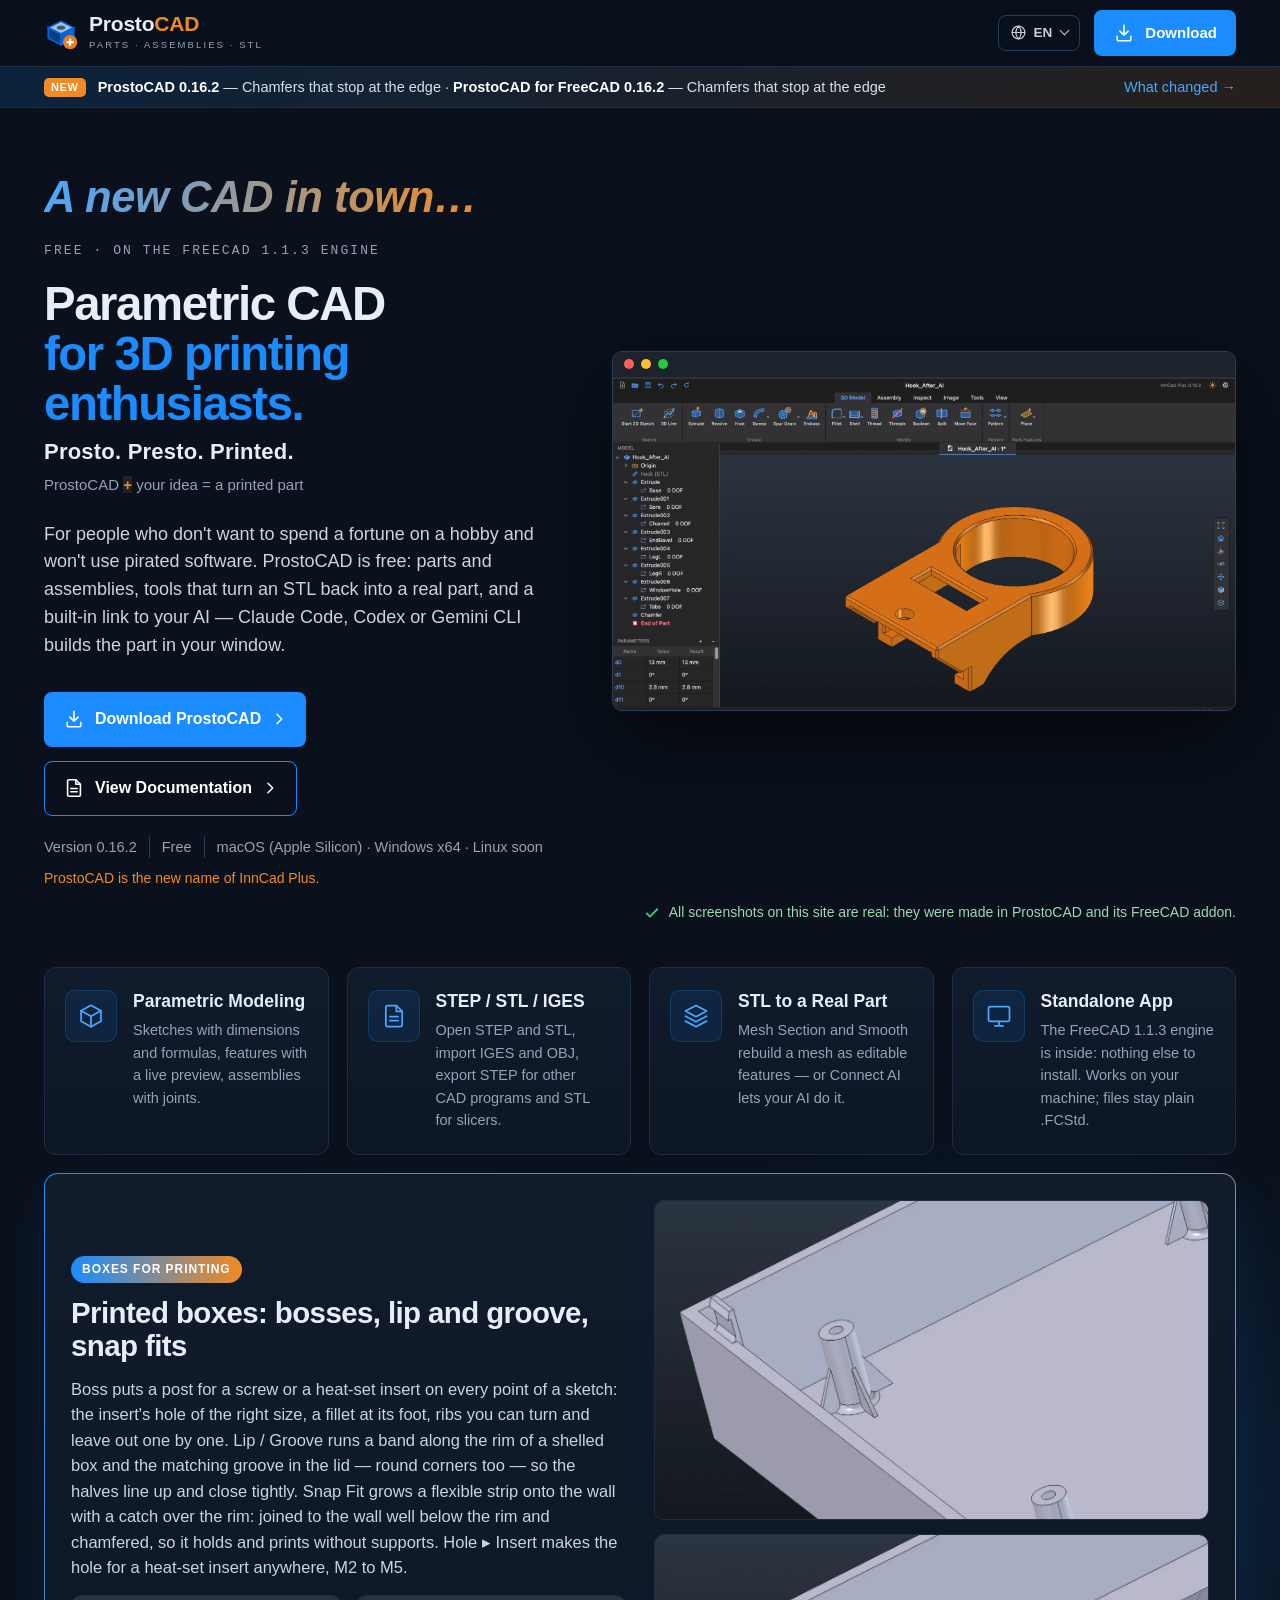
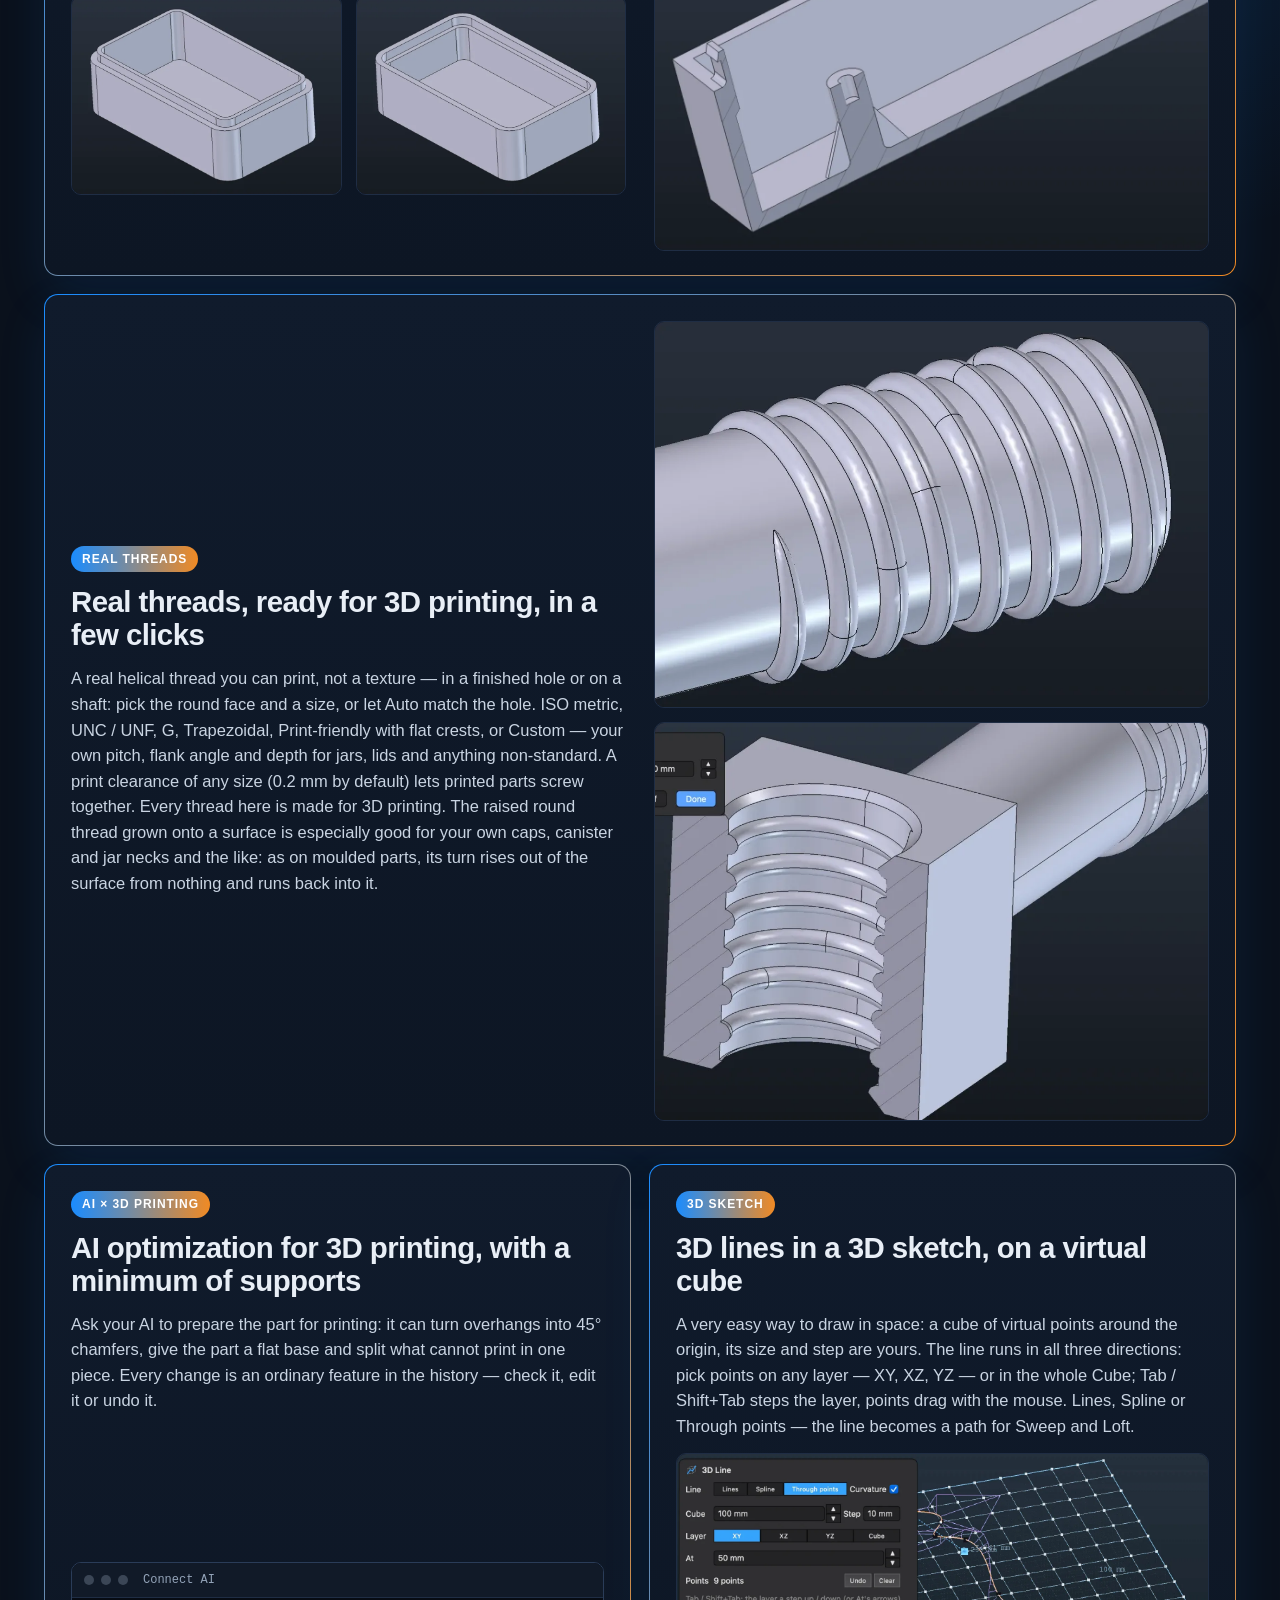
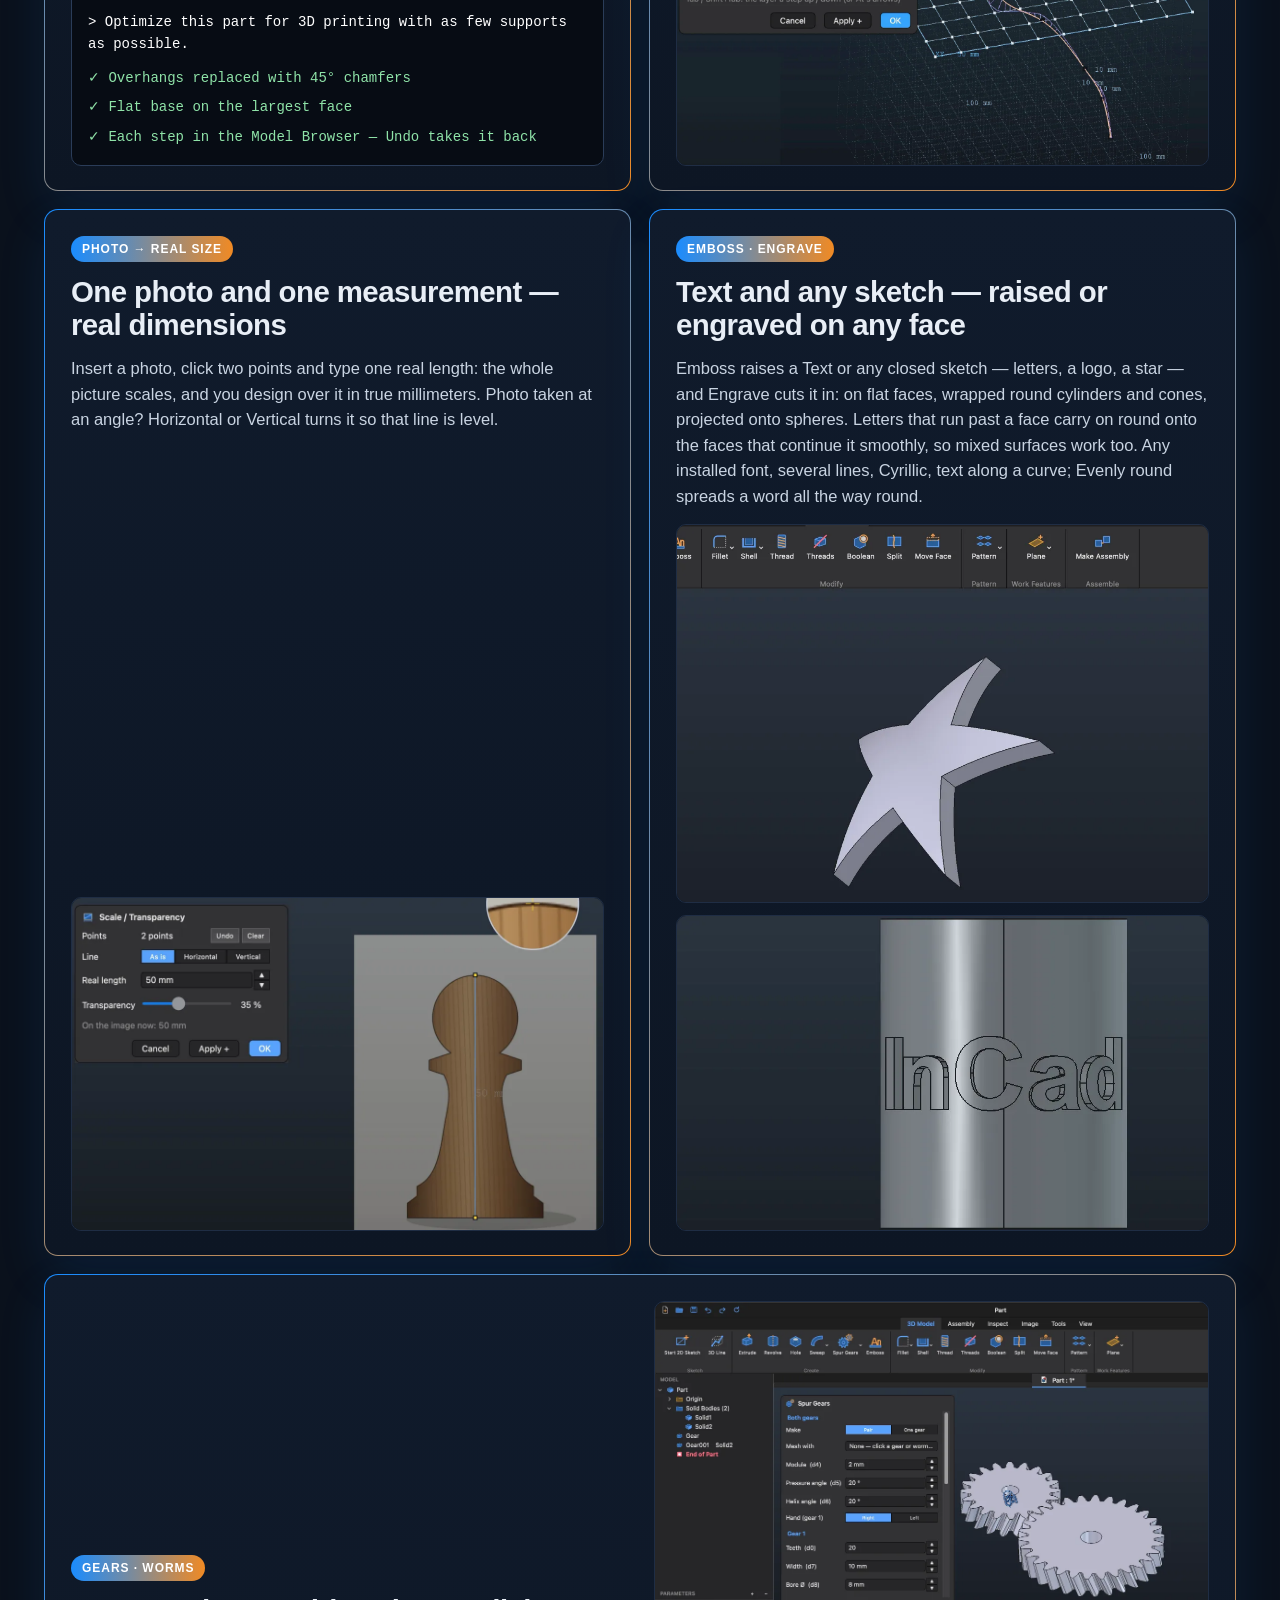
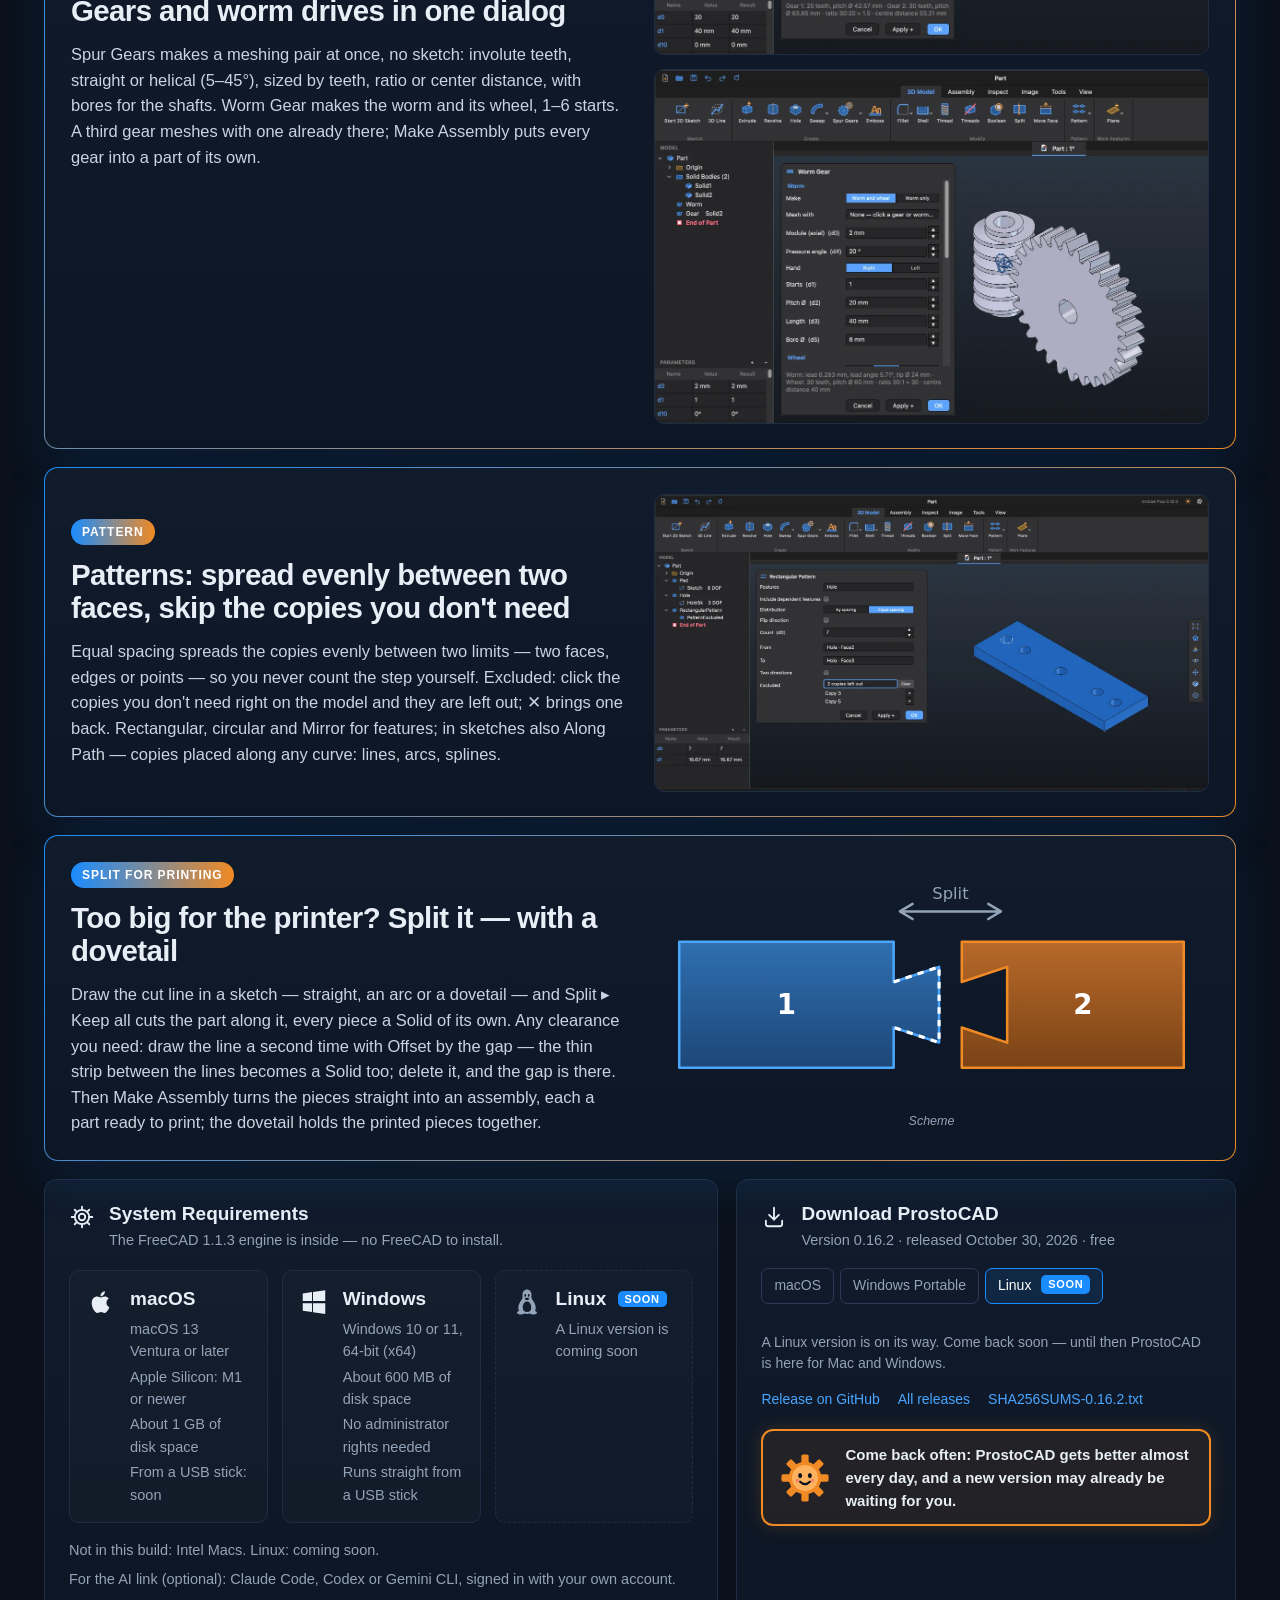
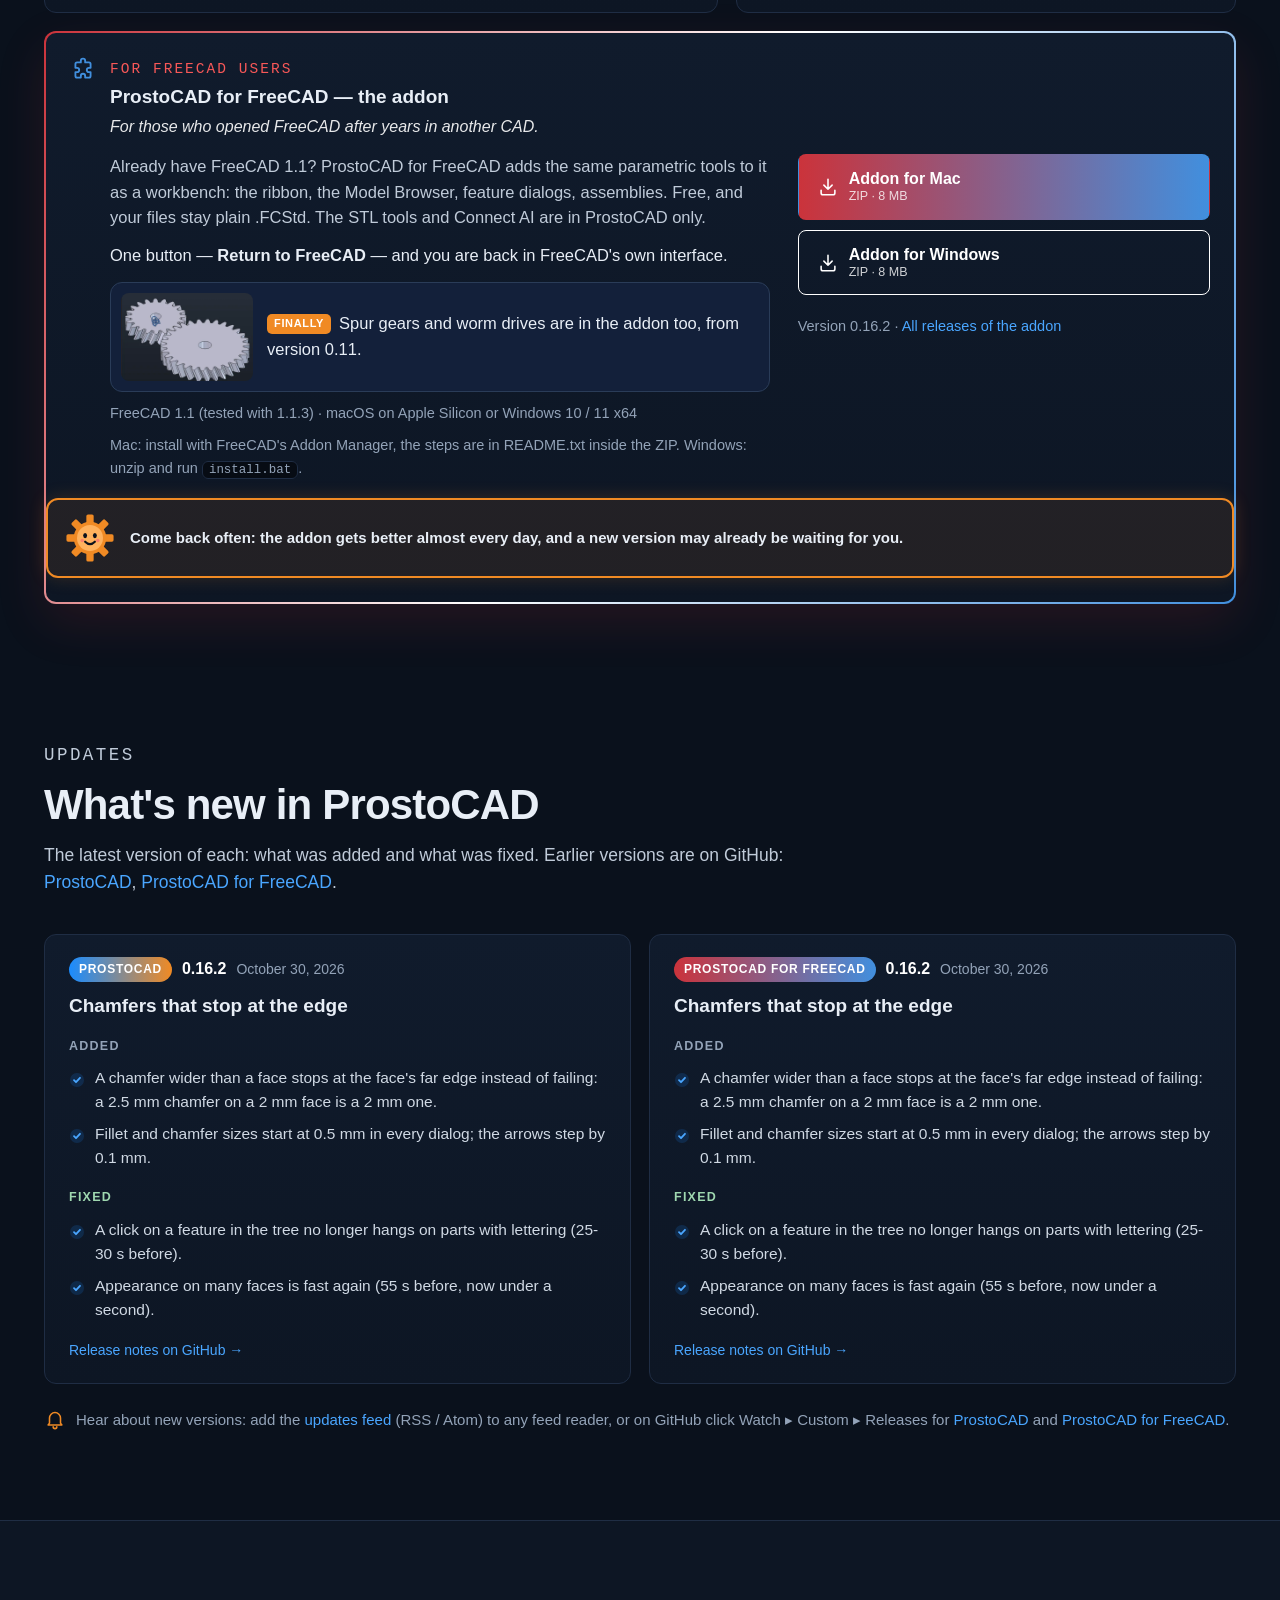
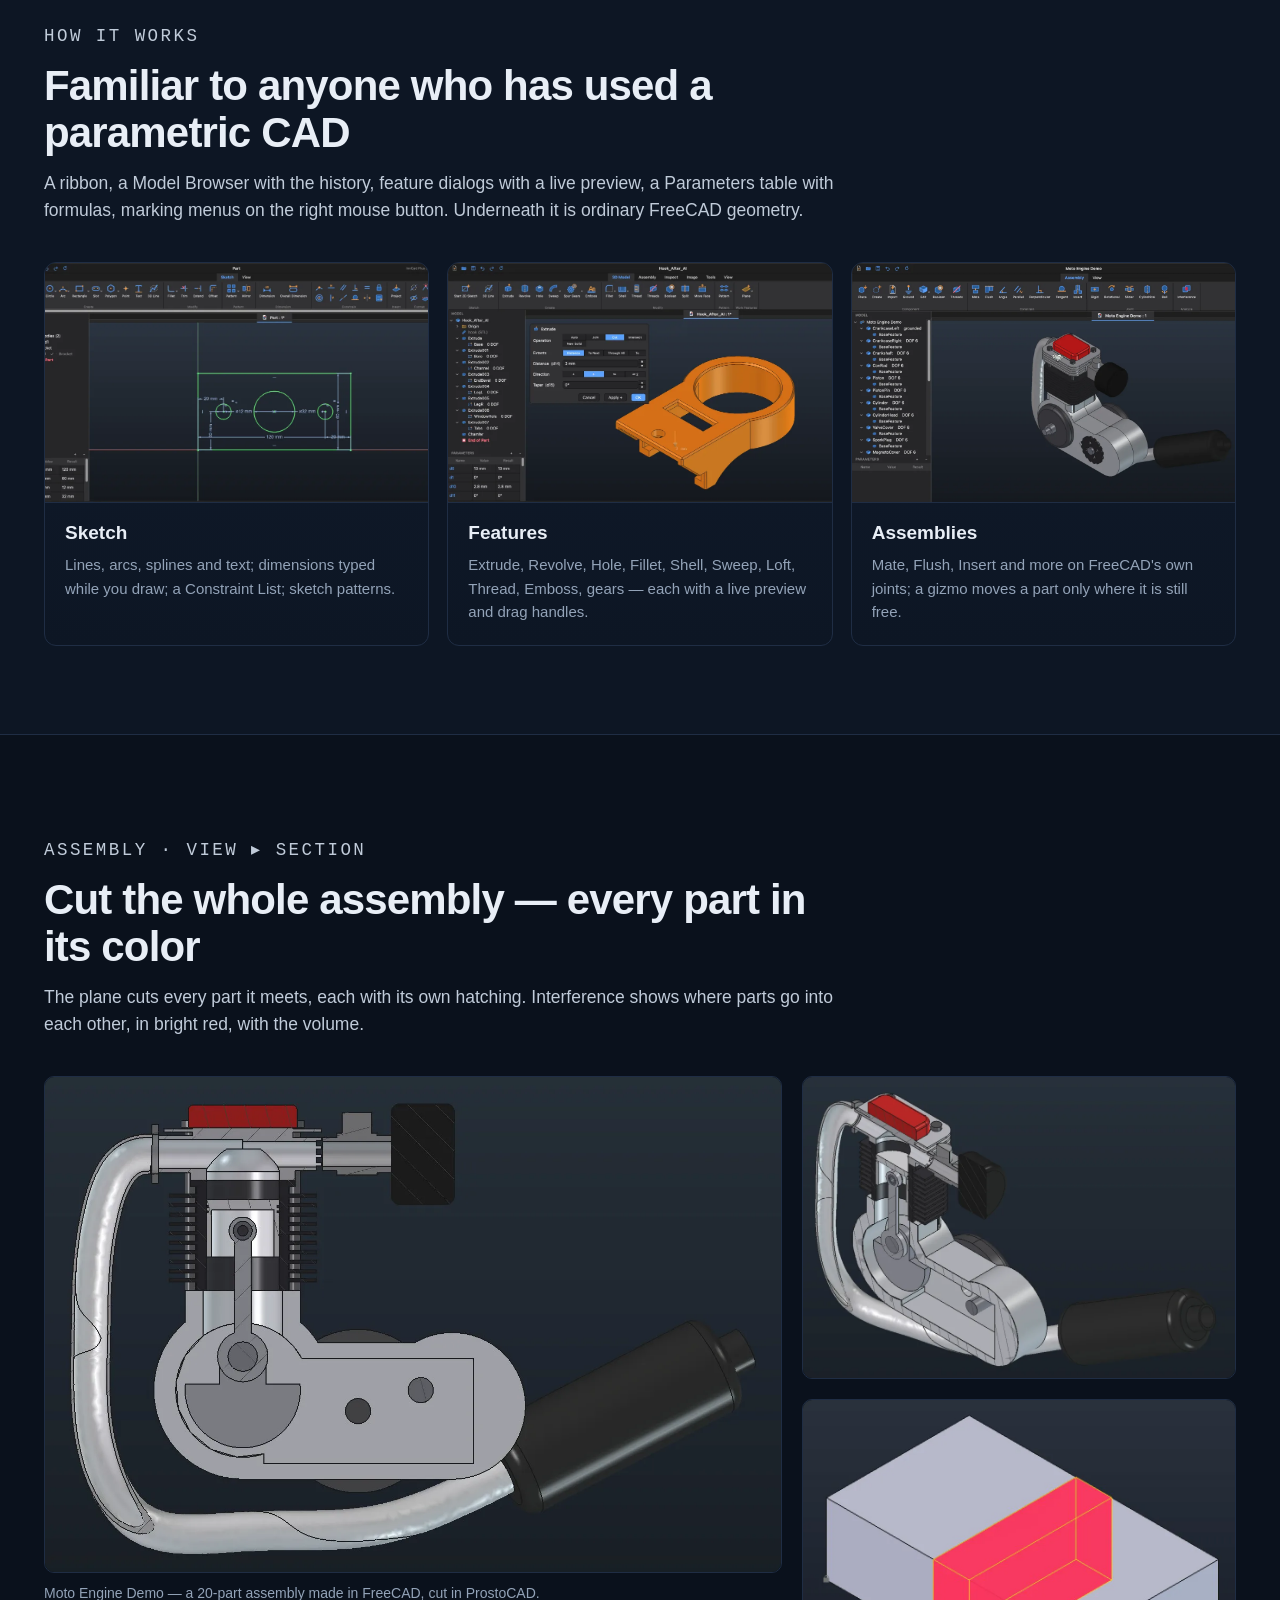
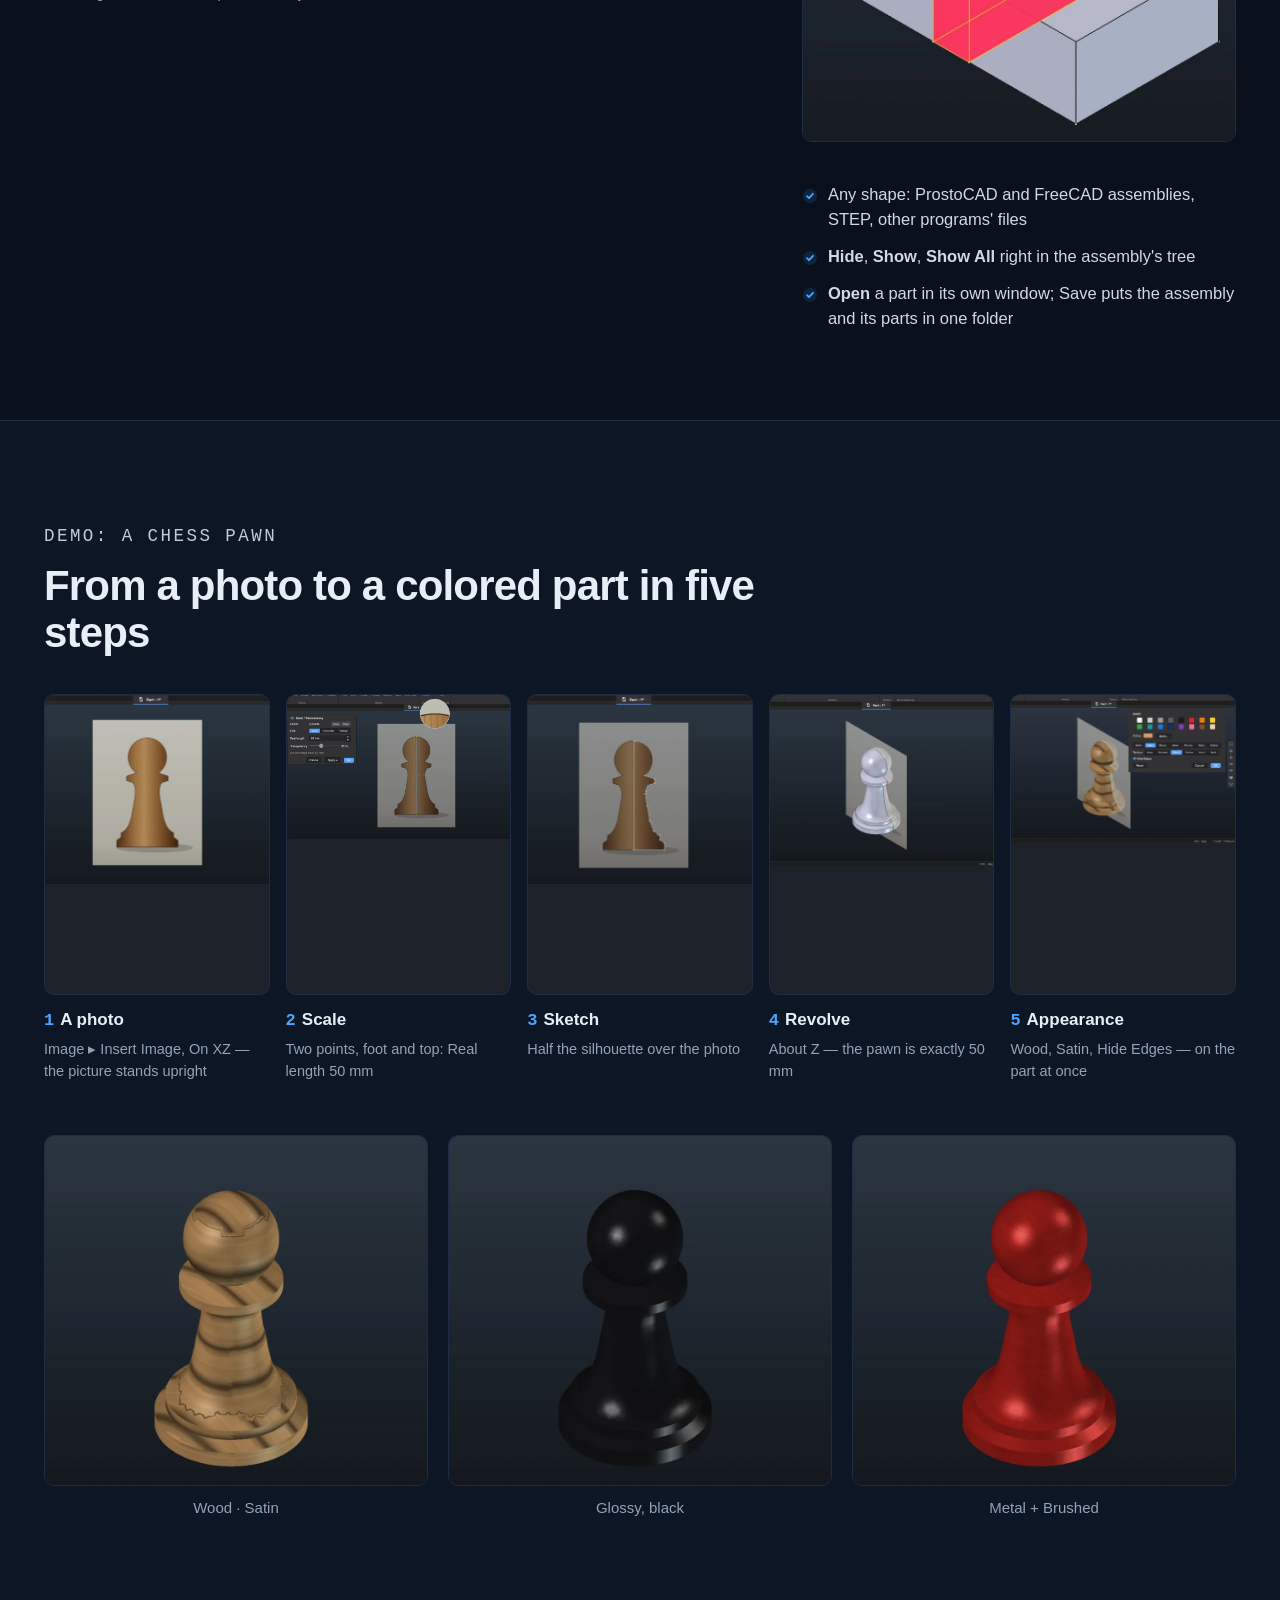
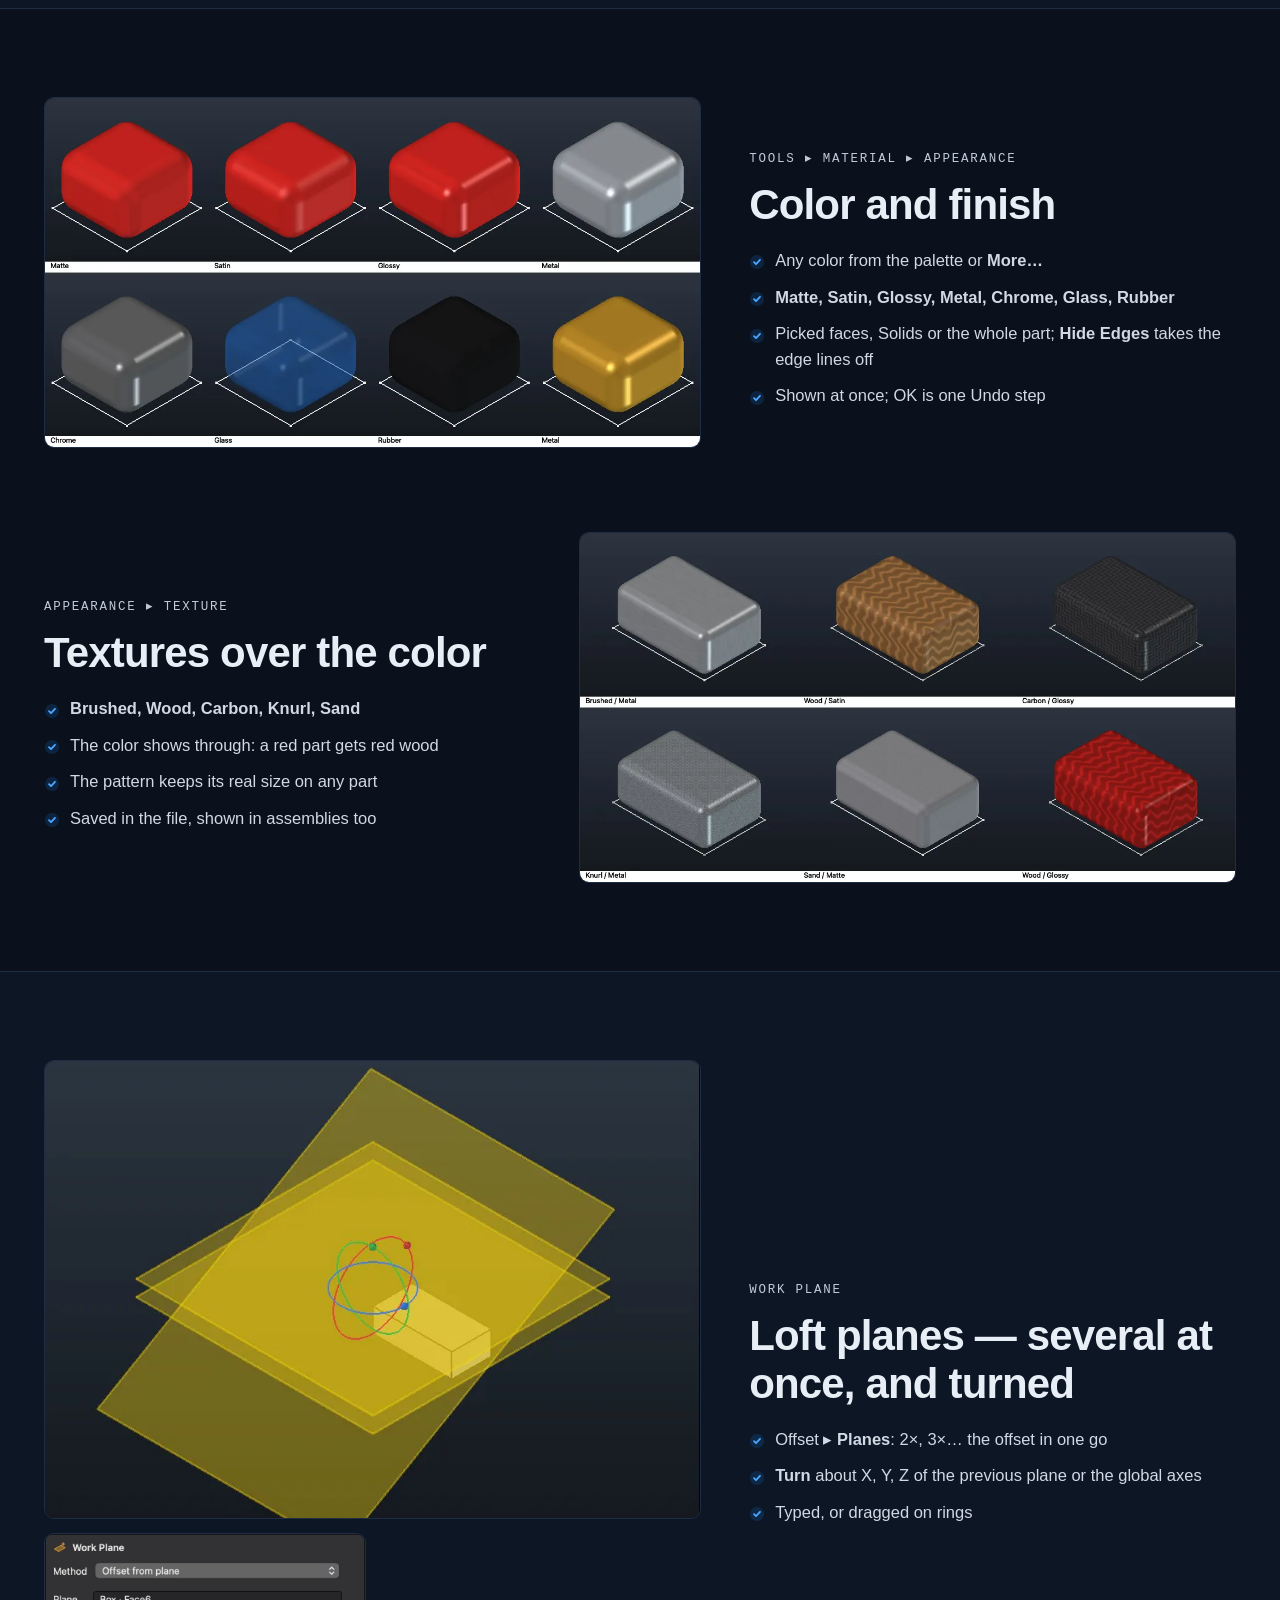
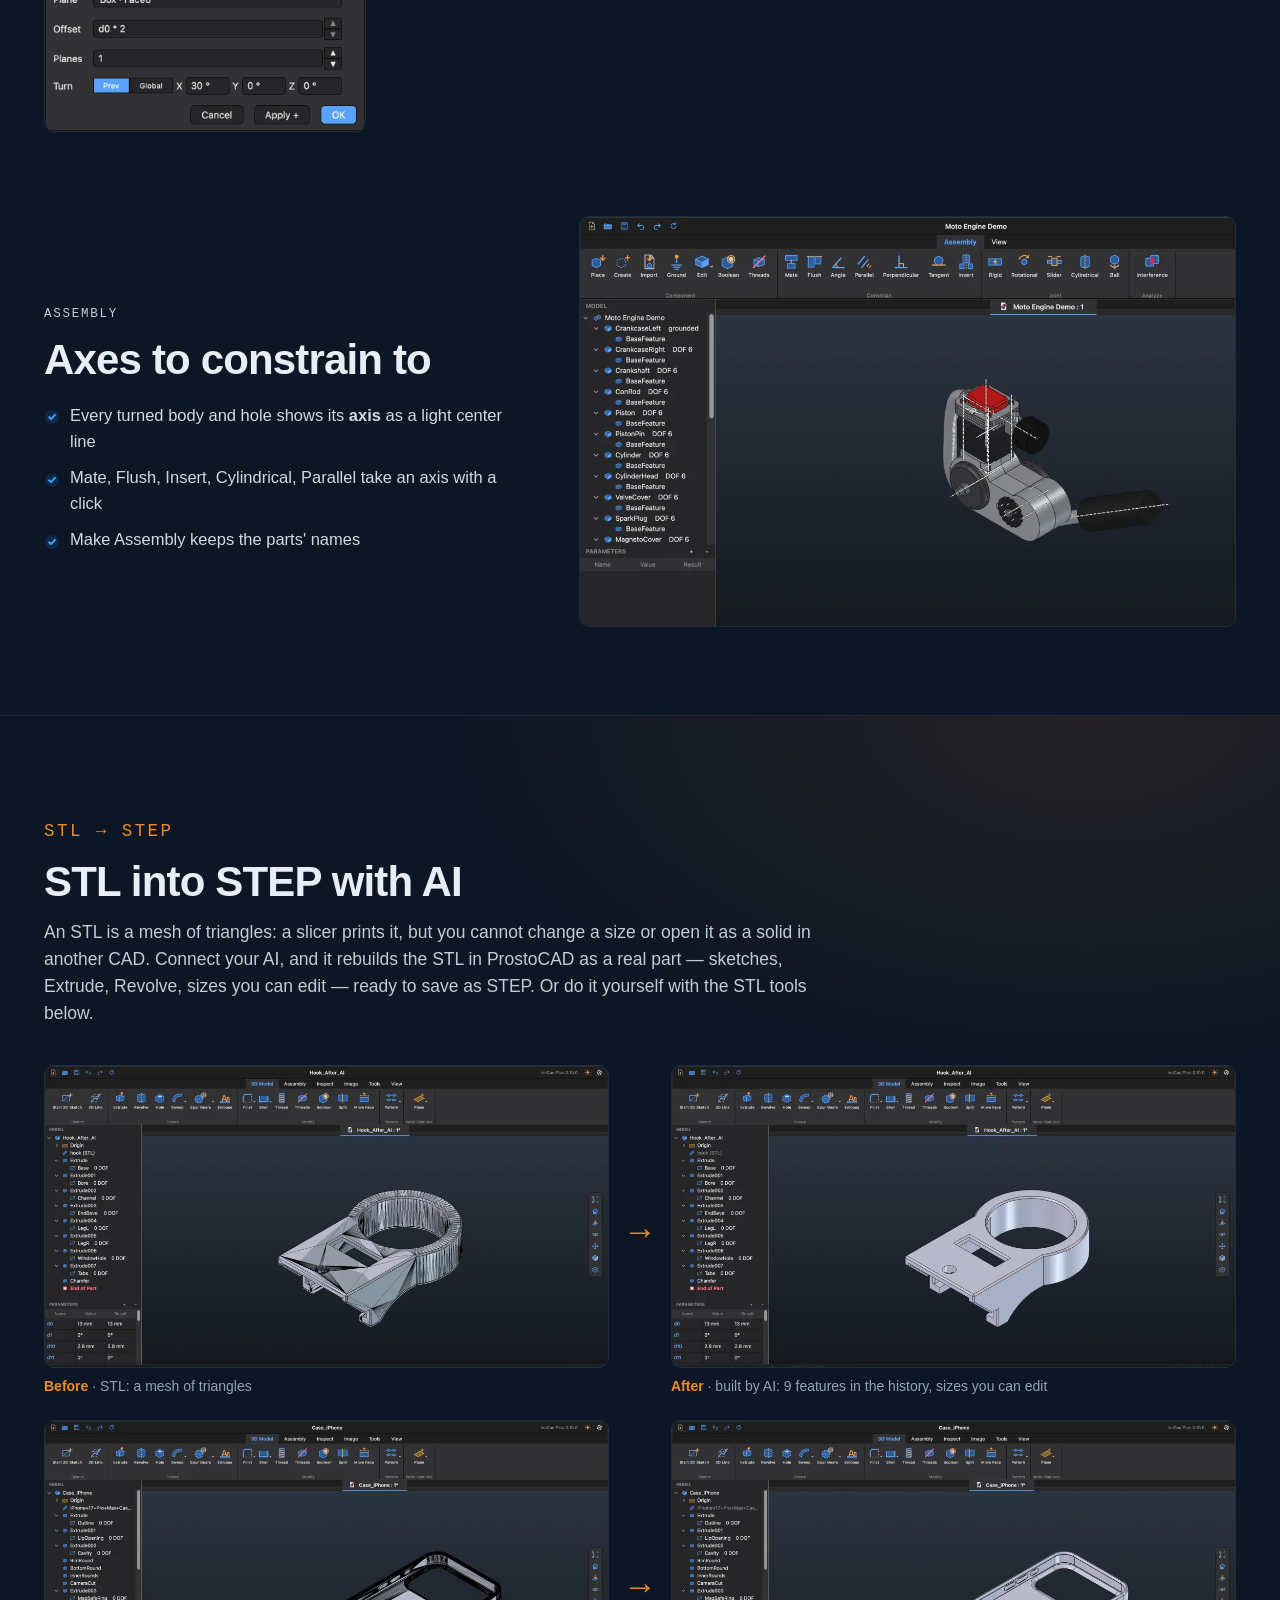
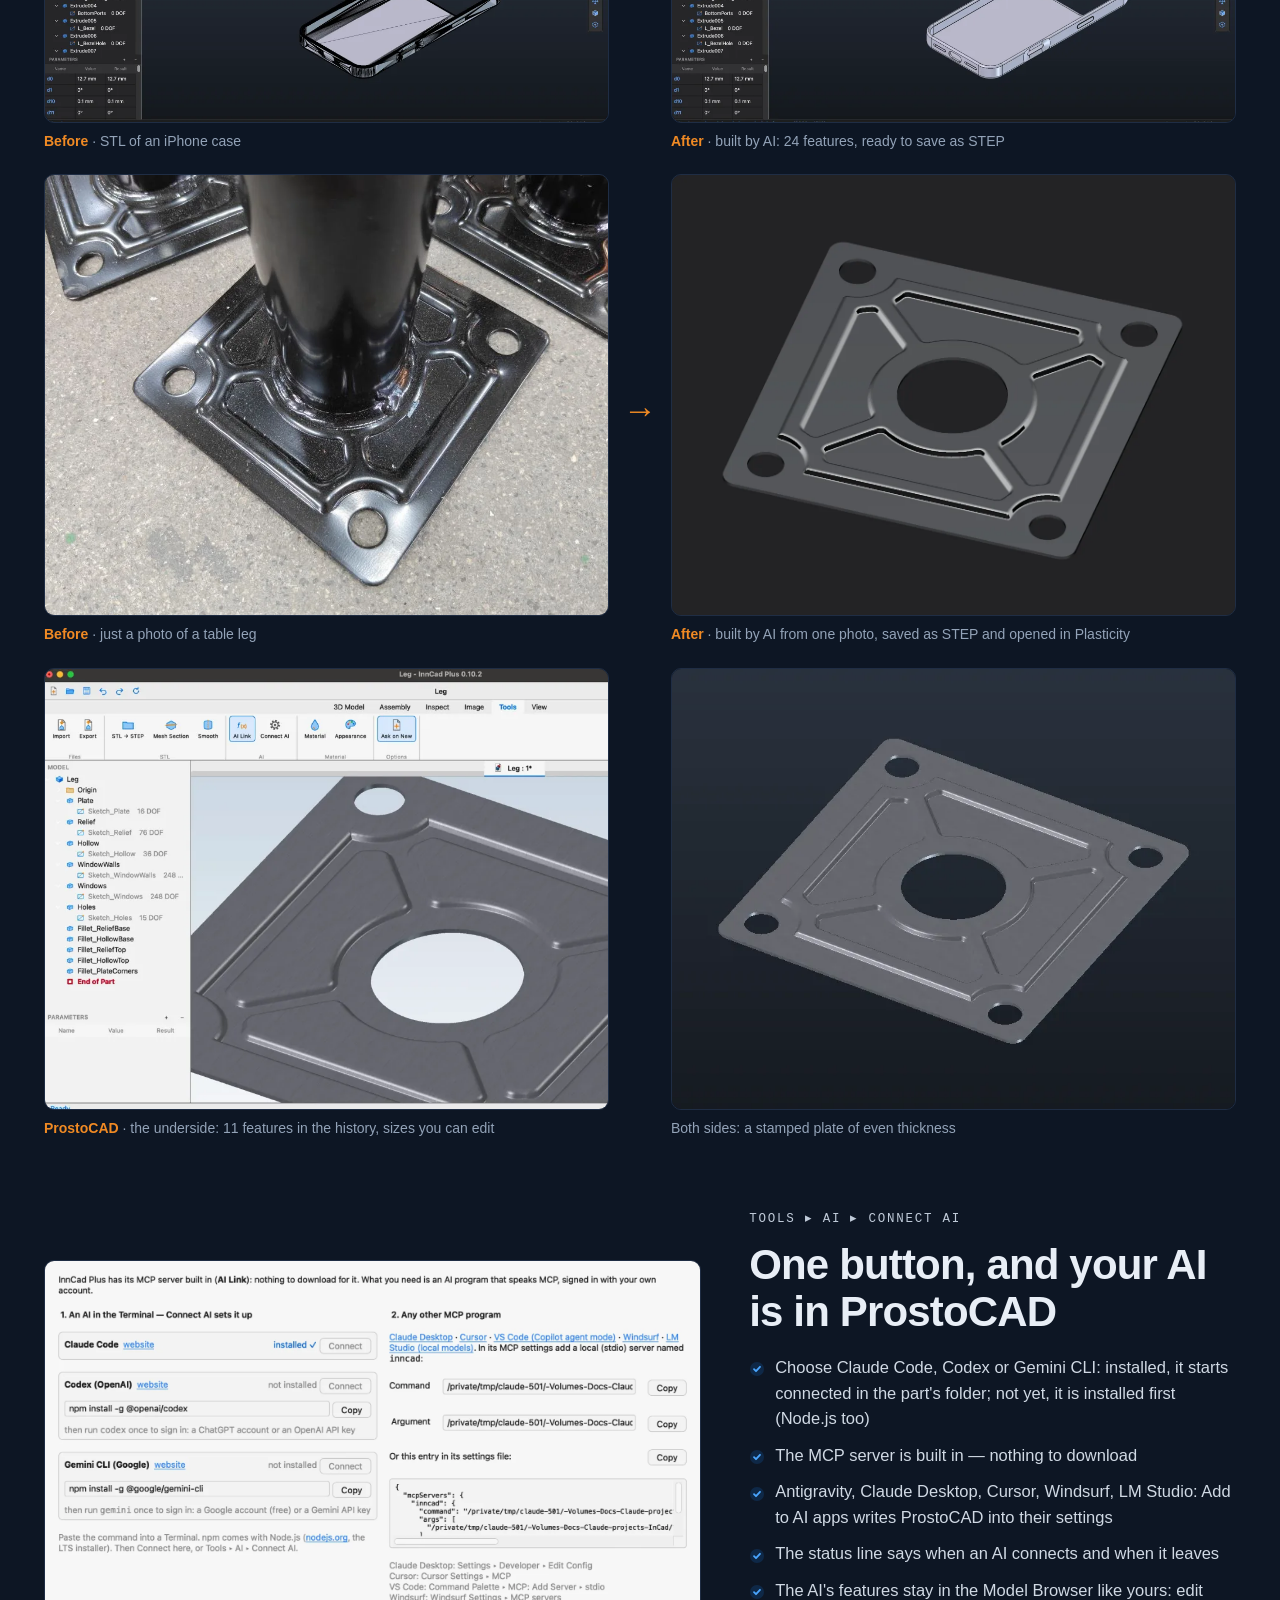
==== commit ac1b731d: "ProstoCAD 0.16.2 and the add-on 0.16.2: downloads, news (5 languages)" ====
--- a/index.html
+++ b/index.html
@@ -42,7 +42,7 @@
     <a class="btn primary small" href="#download"><svg class="i" viewBox="0 0 24 24" aria-hidden="true"><path d="M12 3.5v11m0 0-4.5-4.5m4.5 4.5 4.5-4.5M4.5 15.5v3a2 2 0 0 0 2 2h11a2 2 0 0 0 2-2v-3"/></svg><span>Download</span></a>
   </div>
 </div></header>
-<div class="newsbar"><div class="wrap"><a href="#updates"><span class="tag-new">New</span><span class="what"><b>ProstoCAD 0.16.1</b> — Bug fixes · <b>ProstoCAD for FreeCAD 0.16.1</b> — Bug fixes</span><span class="go">What changed →</span></a></div></div>
+<div class="newsbar"><div class="wrap"><a href="#updates"><span class="tag-new">New</span><span class="what"><b>ProstoCAD 0.16.2</b> — Chamfers that stop at the edge · <b>ProstoCAD for FreeCAD 0.16.2</b> — Chamfers that stop at the edge</span><span class="go">What changed →</span></a></div></div>
 
 <main id="top">
 <div class="hero"><div class="wrap">
@@ -58,7 +58,7 @@
         <a class="btn primary" href="#download"><svg class="i" viewBox="0 0 24 24" aria-hidden="true"><path d="M12 3.5v11m0 0-4.5-4.5m4.5 4.5 4.5-4.5M4.5 15.5v3a2 2 0 0 0 2 2h11a2 2 0 0 0 2-2v-3"/></svg>Download ProstoCAD<svg class="i chev" viewBox="0 0 24 24" aria-hidden="true"><path d="m9 5 7 7-7 7"/></svg></a>
         <a class="btn outline" href="#docs"><svg class="i" viewBox="0 0 24 24" aria-hidden="true"><path d="M14 3H6.5A1.5 1.5 0 0 0 5 4.5v15A1.5 1.5 0 0 0 6.5 21h11a1.5 1.5 0 0 0 1.5-1.5V8z"/><path d="M14 3v5h5M8.5 12.5h7M8.5 16h7"/></svg>View Documentation<svg class="i chev" viewBox="0 0 24 24" aria-hidden="true"><path d="m9 5 7 7-7 7"/></svg></a>
       </div>
-      <p class="meta"><span>Version 0.16.1</span><i></i><span>Free</span><i></i><span>macOS (Apple Silicon) · Windows x64 · Linux soon</span></p>
+      <p class="meta"><span>Version 0.16.2</span><i></i><span>Free</span><i></i><span>macOS (Apple Silicon) · Windows x64 · Linux soon</span></p>
       <p class="renamed">ProstoCAD is the new name of InnCad Plus.</p>
     </div>
     <div class="window"><div class="bar"><i></i><i></i><i></i></div><div class=""><a class="zoom" href="img/hero.webp?v=947d2b0a"><img src="img/hero.webp?v=947d2b0a" alt="The ProstoCAD window: ribbon, Model Browser, Parameters and a part" width="1800" height="963" loading="lazy" decoding="async"></a></div></div>
@@ -180,29 +180,29 @@
 
     <div class="box dlbox" id="download">
       <div class="boxhead"><svg class="i" viewBox="0 0 24 24" aria-hidden="true"><path d="M12 3.5v11m0 0-4.5-4.5m4.5 4.5 4.5-4.5M4.5 15.5v3a2 2 0 0 0 2 2h11a2 2 0 0 0 2-2v-3"/></svg><div><h3>Download ProstoCAD</h3>
-        <p>Version 0.16.1 · released October 30, 2026 · free</p></div></div>
+        <p>Version 0.16.2 · released October 30, 2026 · free</p></div></div>
       <div class="tabs" role="tablist">
         <button type="button" role="tab" data-pf="pf-mac">macOS</button>
         <button type="button" role="tab" data-pf="pf-zip">Windows Portable</button>
         <button type="button" role="tab" data-pf="pf-linux">Linux <span class="tag-soon">soon</span></button>
       </div>
       <div class="pf" id="pf-mac"><h4>macOS</h4>
-        <a class="btn primary" href="https://github.com/Igr11/ProstoCAD-releases/releases/download/v0.16.1/ProstoCAD-0.16.1-macos-arm64.dmg"><svg class="i" viewBox="0 0 24 24" aria-hidden="true"><path d="M12 3.5v11m0 0-4.5-4.5m4.5 4.5 4.5-4.5M4.5 15.5v3a2 2 0 0 0 2 2h11a2 2 0 0 0 2-2v-3"/></svg>Download for Mac</a>
-        <p class="file">ProstoCAD-0.16.1-macos-arm64.dmg · 205 MB</p>
-        <div class="sha"><div><small>SHA-256</small><code>57f28c4adc1c99a51470327fd3011060a5c1cfe79fe64c3daf5bf844e30357d3</code></div>
-          <button class="copy" type="button" data-copy="57f28c4adc1c99a51470327fd3011060a5c1cfe79fe64c3daf5bf844e30357d3" data-ok="Copied" aria-label="Copy SHA-256"><svg class="i" viewBox="0 0 24 24" aria-hidden="true"><rect x="8.5" y="8.5" width="11.5" height="11.5" rx="2"/><path d="M15.5 8.5V5.5A1.5 1.5 0 0 0 14 4H5.5A1.5 1.5 0 0 0 4 5.5V14a1.5 1.5 0 0 0 1.5 1.5h3"/></svg></button></div>
+        <a class="btn primary" href="https://github.com/Igr11/ProstoCAD-releases/releases/download/v0.16.2/ProstoCAD-0.16.2-macos-arm64.dmg"><svg class="i" viewBox="0 0 24 24" aria-hidden="true"><path d="M12 3.5v11m0 0-4.5-4.5m4.5 4.5 4.5-4.5M4.5 15.5v3a2 2 0 0 0 2 2h11a2 2 0 0 0 2-2v-3"/></svg>Download for Mac</a>
+        <p class="file">ProstoCAD-0.16.2-macos-arm64.dmg · 205 MB</p>
+        <div class="sha"><div><small>SHA-256</small><code>f1aa8b48e07ed0557b0081153cdeeb4393cd593868b6769aea6cc187686dfc72</code></div>
+          <button class="copy" type="button" data-copy="f1aa8b48e07ed0557b0081153cdeeb4393cd593868b6769aea6cc187686dfc72" data-ok="Copied" aria-label="Copy SHA-256"><svg class="i" viewBox="0 0 24 24" aria-hidden="true"><rect x="8.5" y="8.5" width="11.5" height="11.5" rx="2"/><path d="M15.5 8.5V5.5A1.5 1.5 0 0 0 14 4H5.5A1.5 1.5 0 0 0 4 5.5V14a1.5 1.5 0 0 0 1.5 1.5h3"/></svg></button></div>
         <p class="note">Drag ProstoCAD.app onto Applications. The first time, macOS asks to confirm: <a href="#faq-mac">Open Anyway</a>.</p></div>
       <div class="pf" id="pf-zip"><h4>Windows Portable</h4>
-        <a class="btn primary" href="https://github.com/Igr11/ProstoCAD-releases/releases/download/v0.16.1/ProstoCAD-0.16.1-windows-x64.zip"><svg class="i" viewBox="0 0 24 24" aria-hidden="true"><path d="M12 3.5v11m0 0-4.5-4.5m4.5 4.5 4.5-4.5M4.5 15.5v3a2 2 0 0 0 2 2h11a2 2 0 0 0 2-2v-3"/></svg>Download Windows Portable</a>
-        <p class="file">ProstoCAD-0.16.1-windows-x64.zip · 213 MB</p>
-        <div class="sha"><div><small>SHA-256</small><code>a60e415859e6fbe419098fe3571c40b90c8091c860e8a644ddf0542c490139f3</code></div>
-          <button class="copy" type="button" data-copy="a60e415859e6fbe419098fe3571c40b90c8091c860e8a644ddf0542c490139f3" data-ok="Copied" aria-label="Copy SHA-256"><svg class="i" viewBox="0 0 24 24" aria-hidden="true"><rect x="8.5" y="8.5" width="11.5" height="11.5" rx="2"/><path d="M15.5 8.5V5.5A1.5 1.5 0 0 0 14 4H5.5A1.5 1.5 0 0 0 4 5.5V14a1.5 1.5 0 0 0 1.5 1.5h3"/></svg></button></div>
+        <a class="btn primary" href="https://github.com/Igr11/ProstoCAD-releases/releases/download/v0.16.2/ProstoCAD-0.16.2-windows-x64.zip"><svg class="i" viewBox="0 0 24 24" aria-hidden="true"><path d="M12 3.5v11m0 0-4.5-4.5m4.5 4.5 4.5-4.5M4.5 15.5v3a2 2 0 0 0 2 2h11a2 2 0 0 0 2-2v-3"/></svg>Download Windows Portable</a>
+        <p class="file">ProstoCAD-0.16.2-windows-x64.zip · 213 MB</p>
+        <div class="sha"><div><small>SHA-256</small><code>89ff1fa5d924c0446e484fd2d592033158c30bd13dbac7f213a2b6c055c64dfc</code></div>
+          <button class="copy" type="button" data-copy="89ff1fa5d924c0446e484fd2d592033158c30bd13dbac7f213a2b6c055c64dfc" data-ok="Copied" aria-label="Copy SHA-256"><svg class="i" viewBox="0 0 24 24" aria-hidden="true"><rect x="8.5" y="8.5" width="11.5" height="11.5" rx="2"/><path d="M15.5 8.5V5.5A1.5 1.5 0 0 0 14 4H5.5A1.5 1.5 0 0 0 4 5.5V14a1.5 1.5 0 0 0 1.5 1.5h3"/></svg></button></div>
         <p class="note"><b>No installation needed. Unzip and use.</b> Use a short path with Latin letters only, then run <code>ProstoCAD.exe</code>.</p></div>
       <div class="pf" id="pf-linux"><h4>Linux</h4><p class="note">A Linux version is on its way. Come back soon — until then ProstoCAD is here for Mac and Windows.</p></div>
       <div class="links">
-        <a href="https://github.com/Igr11/ProstoCAD-releases/releases/tag/v0.16.1">Release on GitHub</a>
+        <a href="https://github.com/Igr11/ProstoCAD-releases/releases/tag/v0.16.2">Release on GitHub</a>
         <a href="https://github.com/Igr11/ProstoCAD-releases/releases">All releases</a>
-        <a href="https://github.com/Igr11/ProstoCAD-releases/releases/download/v0.16.1/SHA256SUMS-0.16.1.txt">SHA256SUMS-0.16.1.txt</a>
+        <a href="https://github.com/Igr11/ProstoCAD-releases/releases/download/v0.16.2/SHA256SUMS-0.16.2.txt">SHA256SUMS-0.16.2.txt</a>
       </div>
       <div class="fresh"><svg class="buddy" viewBox="0 0 64 64" aria-hidden="true"><g class="gear"><rect x="27.5" y="3" width="9" height="13" rx="2" transform="rotate(0 32 32)"/><rect x="27.5" y="3" width="9" height="13" rx="2" transform="rotate(45 32 32)"/><rect x="27.5" y="3" width="9" height="13" rx="2" transform="rotate(90 32 32)"/><rect x="27.5" y="3" width="9" height="13" rx="2" transform="rotate(135 32 32)"/><rect x="27.5" y="3" width="9" height="13" rx="2" transform="rotate(180 32 32)"/><rect x="27.5" y="3" width="9" height="13" rx="2" transform="rotate(225 32 32)"/><rect x="27.5" y="3" width="9" height="13" rx="2" transform="rotate(270 32 32)"/><rect x="27.5" y="3" width="9" height="13" rx="2" transform="rotate(315 32 32)"/><circle cx="32" cy="32" r="20"/><circle class="hub" cx="32" cy="32" r="16"/></g><g class="face"><ellipse class="eye" cx="26" cy="29" rx="2.4" ry="3.2"/><ellipse class="eye wink" cx="38" cy="29" rx="2.4" ry="3.2"/><circle class="cheek" cx="22.5" cy="35" r="2.2"/><circle class="cheek" cx="41.5" cy="35" r="2.2"/><path class="smile" d="M26 36.5 q6 6 12 0"/></g></svg><p>Come back often: ProstoCAD gets better almost every day, and a new version may already be waiting for you.</p></div>
     </div>
@@ -221,9 +221,9 @@
         <p class="note">Mac: install with FreeCAD's Addon Manager, the steps are in README.txt inside the ZIP. Windows: unzip and run <code>install.bat</code>.</p>
       </div>
       <div class="addon-dl">
-        <a class="btn primary" href="https://github.com/Igr11/ProstoCAD/releases/download/v0.16.1/ProstoCAD-FreeCAD-0.16.1-2026-10-30-5998cb4-macOS-arm64.zip"><svg class="i" viewBox="0 0 24 24" aria-hidden="true"><path d="M12 3.5v11m0 0-4.5-4.5m4.5 4.5 4.5-4.5M4.5 15.5v3a2 2 0 0 0 2 2h11a2 2 0 0 0 2-2v-3"/></svg><span>Addon for Mac<small>ZIP · 8 MB</small></span></a>
-        <a class="btn outline" href="https://github.com/Igr11/ProstoCAD/releases/download/v0.16.1/ProstoCAD-FreeCAD-0.16.1-2026-10-30-5998cb4-Windows-x64.zip"><svg class="i" viewBox="0 0 24 24" aria-hidden="true"><path d="M12 3.5v11m0 0-4.5-4.5m4.5 4.5 4.5-4.5M4.5 15.5v3a2 2 0 0 0 2 2h11a2 2 0 0 0 2-2v-3"/></svg><span>Addon for Windows<small>ZIP · 8 MB</small></span></a>
-        <p class="note">Version 0.16.1 · <a href="https://github.com/Igr11/ProstoCAD/releases">All releases of the addon</a></p>
+        <a class="btn primary" href="https://github.com/Igr11/ProstoCAD/releases/download/v0.16.2/ProstoCAD-FreeCAD-0.16.2-2026-10-30-fba5af9-macOS-arm64.zip"><svg class="i" viewBox="0 0 24 24" aria-hidden="true"><path d="M12 3.5v11m0 0-4.5-4.5m4.5 4.5 4.5-4.5M4.5 15.5v3a2 2 0 0 0 2 2h11a2 2 0 0 0 2-2v-3"/></svg><span>Addon for Mac<small>ZIP · 8 MB</small></span></a>
+        <a class="btn outline" href="https://github.com/Igr11/ProstoCAD/releases/download/v0.16.2/ProstoCAD-FreeCAD-0.16.2-2026-10-30-fba5af9-Windows-x64.zip"><svg class="i" viewBox="0 0 24 24" aria-hidden="true"><path d="M12 3.5v11m0 0-4.5-4.5m4.5 4.5 4.5-4.5M4.5 15.5v3a2 2 0 0 0 2 2h11a2 2 0 0 0 2-2v-3"/></svg><span>Addon for Windows<small>ZIP · 8 MB</small></span></a>
+        <p class="note">Version 0.16.2 · <a href="https://github.com/Igr11/ProstoCAD/releases">All releases of the addon</a></p>
       </div>
     </div>
     <div class="fresh"><svg class="buddy" viewBox="0 0 64 64" aria-hidden="true"><g class="gear"><rect x="27.5" y="3" width="9" height="13" rx="2" transform="rotate(0 32 32)"/><rect x="27.5" y="3" width="9" height="13" rx="2" transform="rotate(45 32 32)"/><rect x="27.5" y="3" width="9" height="13" rx="2" transform="rotate(90 32 32)"/><rect x="27.5" y="3" width="9" height="13" rx="2" transform="rotate(135 32 32)"/><rect x="27.5" y="3" width="9" height="13" rx="2" transform="rotate(180 32 32)"/><rect x="27.5" y="3" width="9" height="13" rx="2" transform="rotate(225 32 32)"/><rect x="27.5" y="3" width="9" height="13" rx="2" transform="rotate(270 32 32)"/><rect x="27.5" y="3" width="9" height="13" rx="2" transform="rotate(315 32 32)"/><circle cx="32" cy="32" r="20"/><circle class="hub" cx="32" cy="32" r="16"/></g><g class="face"><ellipse class="eye" cx="26" cy="29" rx="2.4" ry="3.2"/><ellipse class="eye wink" cx="38" cy="29" rx="2.4" ry="3.2"/><circle class="cheek" cx="22.5" cy="35" r="2.2"/><circle class="cheek" cx="41.5" cy="35" r="2.2"/><path class="smile" d="M26 36.5 q6 6 12 0"/></g></svg><p>Come back often: the addon gets better almost every day, and a new version may already be waiting for you.</p></div>
@@ -236,13 +236,13 @@
     <h2>What's new in ProstoCAD</h2>
     <p>The latest version of each: what was added and what was fixed. Earlier versions are on GitHub: <a href="https://github.com/Igr11/ProstoCAD-releases/releases">ProstoCAD</a>, <a href="https://github.com/Igr11/ProstoCAD/releases">ProstoCAD for FreeCAD</a>.</p>
   </div>
-  <div class="upd-grid"><article class="box upd" id="update-plus-0.16.1">
-      <p class="upd-head"><span class="prod plus">ProstoCAD</span><b>0.16.1</b><time datetime="2026-10-30">October 30, 2026</time></p>
-      <h3>Bug fixes</h3><h4 class="fixed">Fixed</h4><ul class="ticks"><li>An open section follows changes to the part: new material no longer shows as a hole in the cut.</li><li>End of Part stays where you move it, above or below a Boolean.</li><li>A feature made outside its dialog (a FreeCAD file, an AI&#x27;s script) opens with its own values, not the defaults.</li><li>With End of Part moved up, feature dialogs no longer recompute the steps below it.</li></ul>
-      <a class="more" href="https://github.com/Igr11/ProstoCAD-releases/releases/tag/v0.16.1">Release notes on GitHub →</a></article><article class="box upd" id="update-incad-0.16.1">
-      <p class="upd-head"><span class="prod incad">ProstoCAD for FreeCAD</span><b>0.16.1</b><time datetime="2026-10-30">October 30, 2026</time></p>
-      <h3>Bug fixes</h3><h4 class="fixed">Fixed</h4><ul class="ticks"><li>An open section follows changes to the part: new material no longer shows as a hole in the cut.</li><li>End of Part stays where you move it, above or below a Boolean.</li><li>A feature made outside its dialog (a FreeCAD file, an AI&#x27;s script) opens with its own values, not the defaults.</li><li>With End of Part moved up, feature dialogs no longer recompute the steps below it.</li></ul>
-      <a class="more" href="https://github.com/Igr11/ProstoCAD/releases/tag/v0.16.1">Release notes on GitHub →</a></article></div>
+  <div class="upd-grid"><article class="box upd" id="update-plus-0.16.2">
+      <p class="upd-head"><span class="prod plus">ProstoCAD</span><b>0.16.2</b><time datetime="2026-10-30">October 30, 2026</time></p>
+      <h3>Chamfers that stop at the edge</h3><h4 class="added">Added</h4><ul class="ticks"><li>A chamfer wider than a face stops at the face&#x27;s far edge instead of failing: a 2.5 mm chamfer on a 2 mm face is a 2 mm one.</li><li>Fillet and chamfer sizes start at 0.5 mm in every dialog; the arrows step by 0.1 mm.</li></ul><h4 class="fixed">Fixed</h4><ul class="ticks"><li>A click on a feature in the tree no longer hangs on parts with lettering (25-30 s before).</li><li>Appearance on many faces is fast again (55 s before, now under a second).</li></ul>
+      <a class="more" href="https://github.com/Igr11/ProstoCAD-releases/releases/tag/v0.16.2">Release notes on GitHub →</a></article><article class="box upd" id="update-incad-0.16.2">
+      <p class="upd-head"><span class="prod incad">ProstoCAD for FreeCAD</span><b>0.16.2</b><time datetime="2026-10-30">October 30, 2026</time></p>
+      <h3>Chamfers that stop at the edge</h3><h4 class="added">Added</h4><ul class="ticks"><li>A chamfer wider than a face stops at the face&#x27;s far edge instead of failing: a 2.5 mm chamfer on a 2 mm face is a 2 mm one.</li><li>Fillet and chamfer sizes start at 0.5 mm in every dialog; the arrows step by 0.1 mm.</li></ul><h4 class="fixed">Fixed</h4><ul class="ticks"><li>A click on a feature in the tree no longer hangs on parts with lettering (25-30 s before).</li><li>Appearance on many faces is fast again (55 s before, now under a second).</li></ul>
+      <a class="more" href="https://github.com/Igr11/ProstoCAD/releases/tag/v0.16.2">Release notes on GitHub →</a></article></div>
   <p class="follow"><svg class="i" viewBox="0 0 24 24" aria-hidden="true"><path d="M6 16.5V11a6 6 0 0 1 12 0v5.5l1.5 2h-15z"/><path d="M10 20.5a2 2 0 0 0 4 0"/></svg><span>Hear about new versions: add the <a href="updates.xml">updates feed</a> (RSS / Atom) to any feed reader, or on GitHub click Watch ▸ Custom ▸ Releases for <a href="https://github.com/Igr11/ProstoCAD-releases">ProstoCAD</a> and <a href="https://github.com/Igr11/ProstoCAD">ProstoCAD for FreeCAD</a>.</span></p>
 </div></section>
 
@@ -560,10 +560,10 @@
         <div class="guide"><div class="shot"><a class="zoom" href="img/g_windows.webp?v=f2e2d20e"><img src="img/g_windows.webp?v=f2e2d20e" alt="User Manual (Windows)" width="480" height="270" loading="lazy" decoding="async"></a></div><div><h3><svg class="i" viewBox="0 0 24 24" aria-hidden="true"><rect x="3" y="4" width="18" height="12.5" rx="1.5"/><path d="M8.5 20.5h7M12 16.5v4"/></svg>User Manual (Windows)</h3><p>The same manual with Windows keys, paths and install.</p>
         <div class="links"><a href="files/ProstoCAD-manual-windows.pdf">English <small>PDF · 618 KB</small></a><a href="files/ProstoCAD-manual-windows_ru.pdf">Русский <small>PDF · 1 MB</small></a></div></div></div>
         <div class="guide"><div class="shot"><a class="zoom" href="img/g_manual.webp?v=07d80746"><img src="img/g_manual.webp?v=07d80746" alt="User Manual (Mac)" width="480" height="270" loading="lazy" decoding="async"></a></div><div><h3><svg class="i" viewBox="0 0 24 24" aria-hidden="true"><path d="M14 3H6.5A1.5 1.5 0 0 0 5 4.5v15A1.5 1.5 0 0 0 6.5 21h11a1.5 1.5 0 0 0 1.5-1.5V8z"/><path d="M14 3v5h5M8.5 12.5h7M8.5 16h7"/></svg>User Manual (Mac)</h3><p>Every tool step by step, with the STL and AI chapter.</p>
-        <div class="links"><a href="files/ProstoCAD-manual.pdf">English <small>PDF · 613 KB</small></a><a href="files/ProstoCAD-manual_ru.pdf">Русский <small>PDF · 1 MB</small></a></div></div></div>
+        <div class="links"><a href="files/ProstoCAD-manual.pdf">English <small>PDF · 614 KB</small></a><a href="files/ProstoCAD-manual_ru.pdf">Русский <small>PDF · 1 MB</small></a></div></div></div>
         <div class="guide"><div class="shot"><a class="zoom" href="img/g_quick.webp?v=29779fe4"><img src="img/g_quick.webp?v=29779fe4" alt="Quick Start" width="480" height="270" loading="lazy" decoding="async"></a></div><div><h3><svg class="i" viewBox="0 0 24 24" aria-hidden="true"><path d="M3 5.5c3-1.3 6-1.3 9 .5 3-1.8 6-1.8 9-.5v13c-3-1.3-6-1.3-9 .5-3-1.8-6-1.8-9-.5z"/><path d="M12 6v13"/></svg>Quick Start</h3><p>Install, the window, the mouse and your first part — two pages.</p>
         <div class="links"><a href="files/ProstoCAD-quickstart_en.pdf">English <small>PDF · 168 KB</small></a><a href="files/ProstoCAD-quickstart_ru.pdf">Русский <small>PDF · 190 KB</small></a><a href="files/ProstoCAD-quickstart_de.pdf">Deutsch <small>PDF · 170 KB</small></a><a href="files/ProstoCAD-quickstart_zh.pdf">中文 <small>PDF · 306 KB</small></a><a href="files/ProstoCAD-quickstart_hi.pdf">हिन्दी <small>PDF · 215 KB</small></a></div></div></div>
-        <div class="guide"><div class="shot"><a class="zoom" href="img/g_news.webp?v=c67c613e"><img src="img/g_news.webp?v=c67c613e" alt="What&#x27;s New" width="480" height="256" loading="lazy" decoding="async"></a></div><div><h3><svg class="i" viewBox="0 0 24 24" aria-hidden="true"><path d="m12 3 9 4.8-9 4.8-9-4.8z"/><path d="m3 12.2 9 4.8 9-4.8M3 16.4l9 4.8 9-4.8"/></svg>What's New</h3><p>Slides of what came in 0.16.1 and before.</p>
+        <div class="guide"><div class="shot"><a class="zoom" href="img/g_news.webp?v=c67c613e"><img src="img/g_news.webp?v=c67c613e" alt="What&#x27;s New" width="480" height="256" loading="lazy" decoding="async"></a></div><div><h3><svg class="i" viewBox="0 0 24 24" aria-hidden="true"><path d="m12 3 9 4.8-9 4.8-9-4.8z"/><path d="m3 12.2 9 4.8 9-4.8M3 16.4l9 4.8 9-4.8"/></svg>What's New</h3><p>Slides of what came in 0.16.2 and before.</p>
         <div class="links"><a href="files/InnCadPlus-whats-new_en.pdf">English <small>PDF · 2 MB</small></a><a href="files/InnCadPlus-whats-new_ru.pdf">Русский <small>PDF · 3 MB</small></a><a href="files/InnCadPlus-whats-new_de.pdf">Deutsch <small>PDF · 2 MB</small></a><a href="files/InnCadPlus-whats-new_zh.pdf">中文 <small>PDF · 2 MB</small></a><a href="files/InnCadPlus-whats-new_hi.pdf">हिन्दी <small>PDF · 2 MB</small></a></div></div></div>
       </div>
     </div>
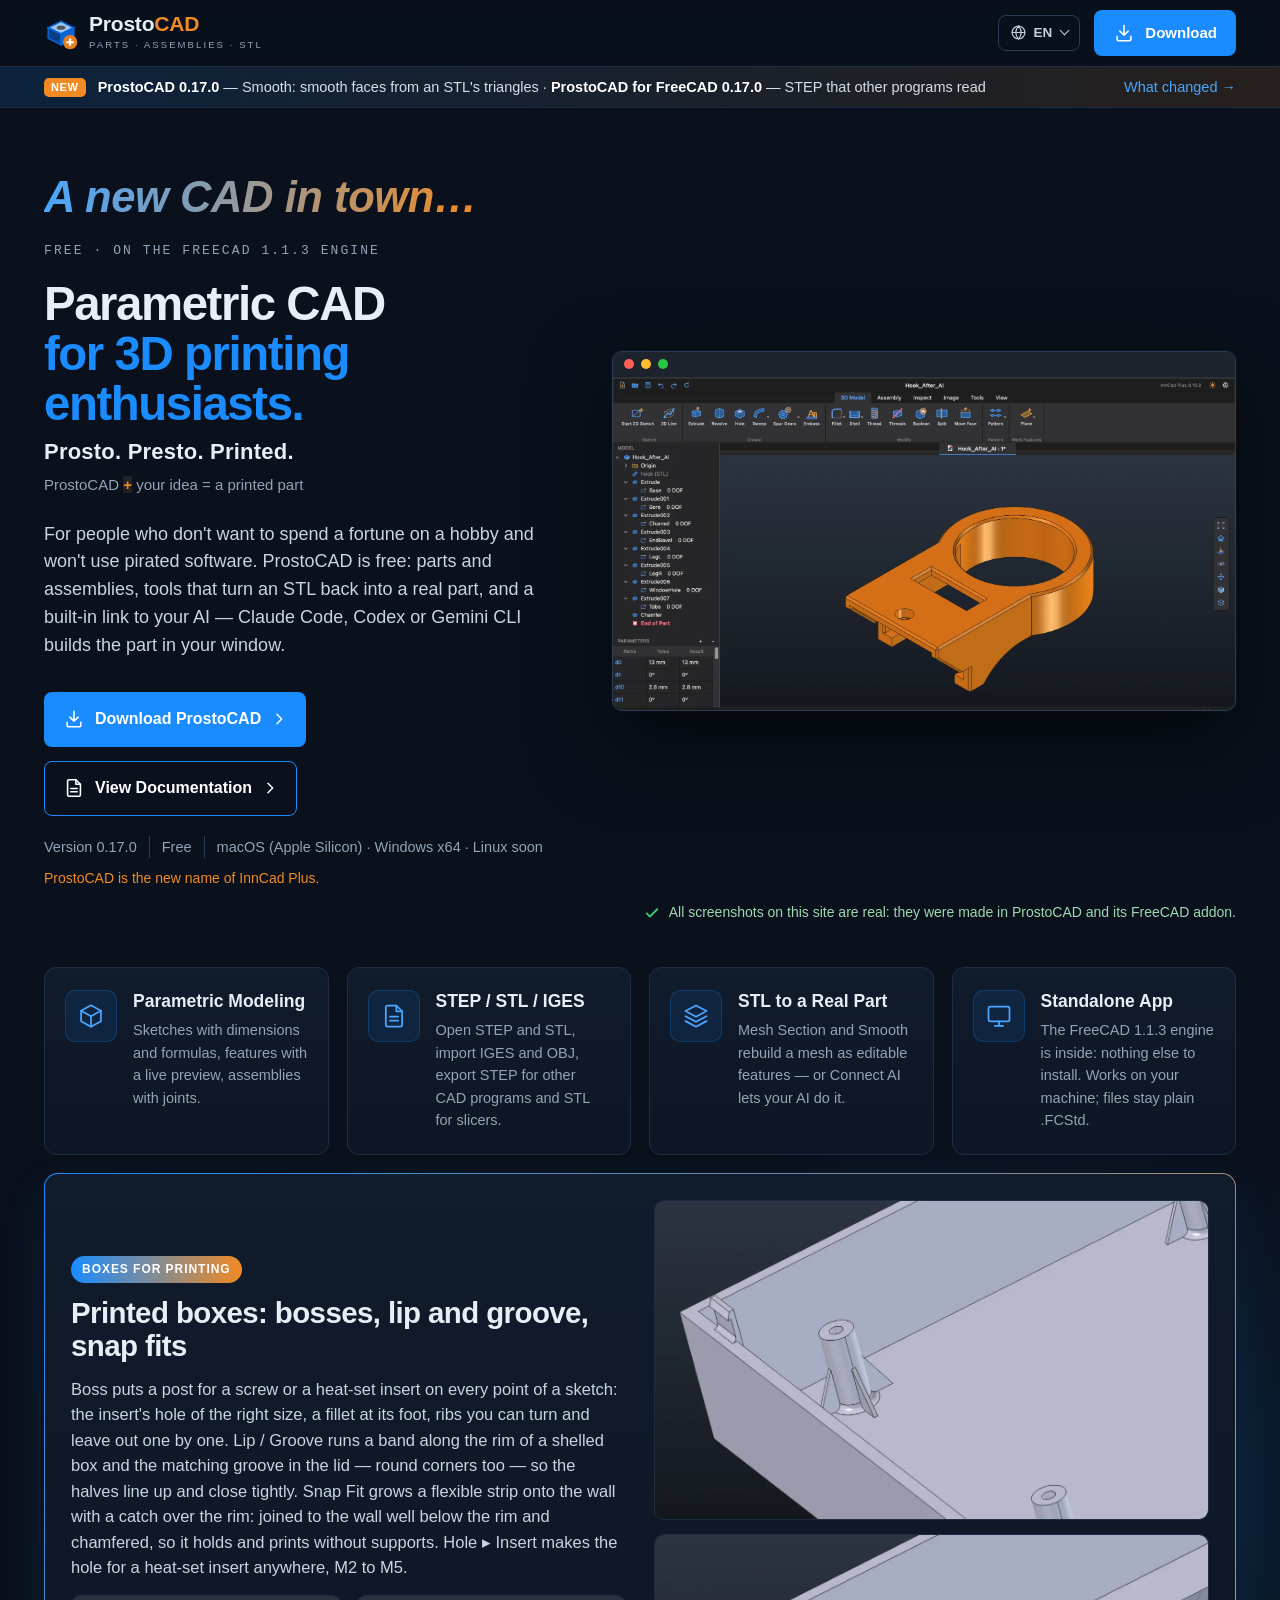
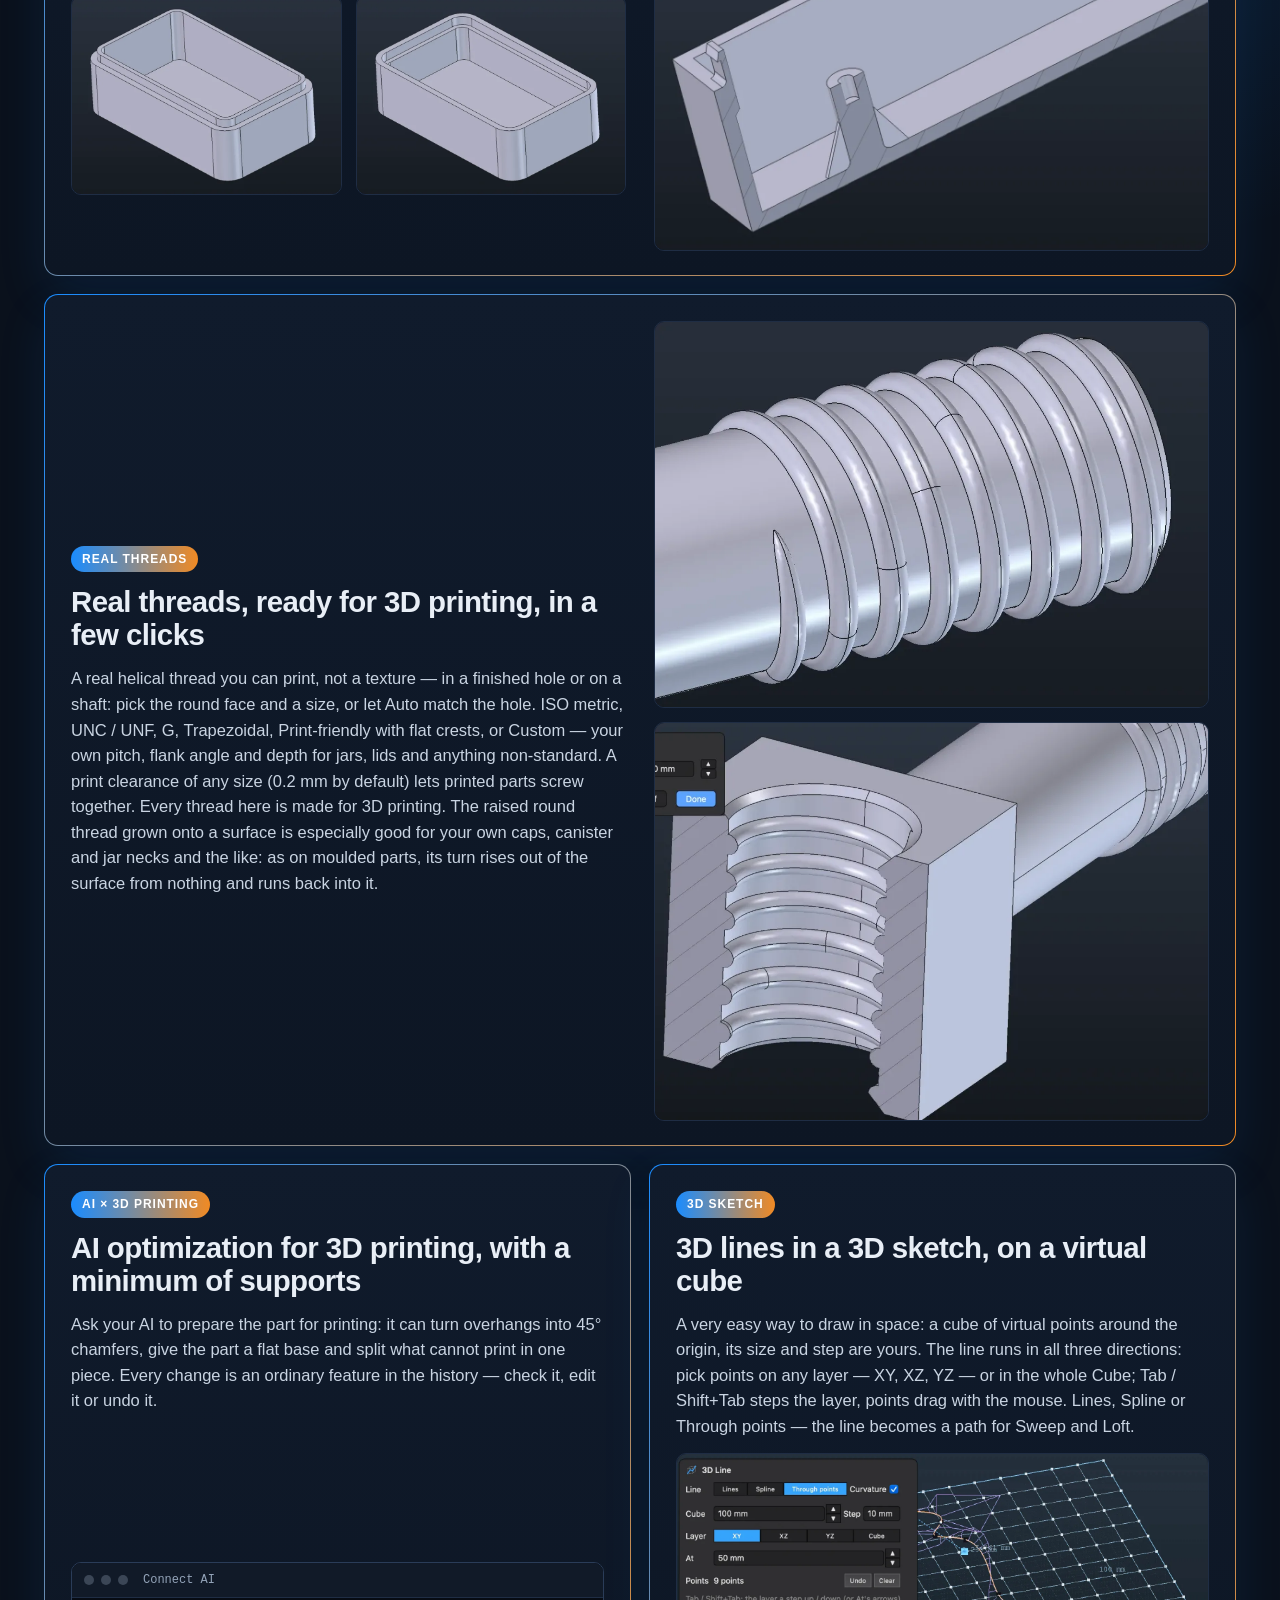
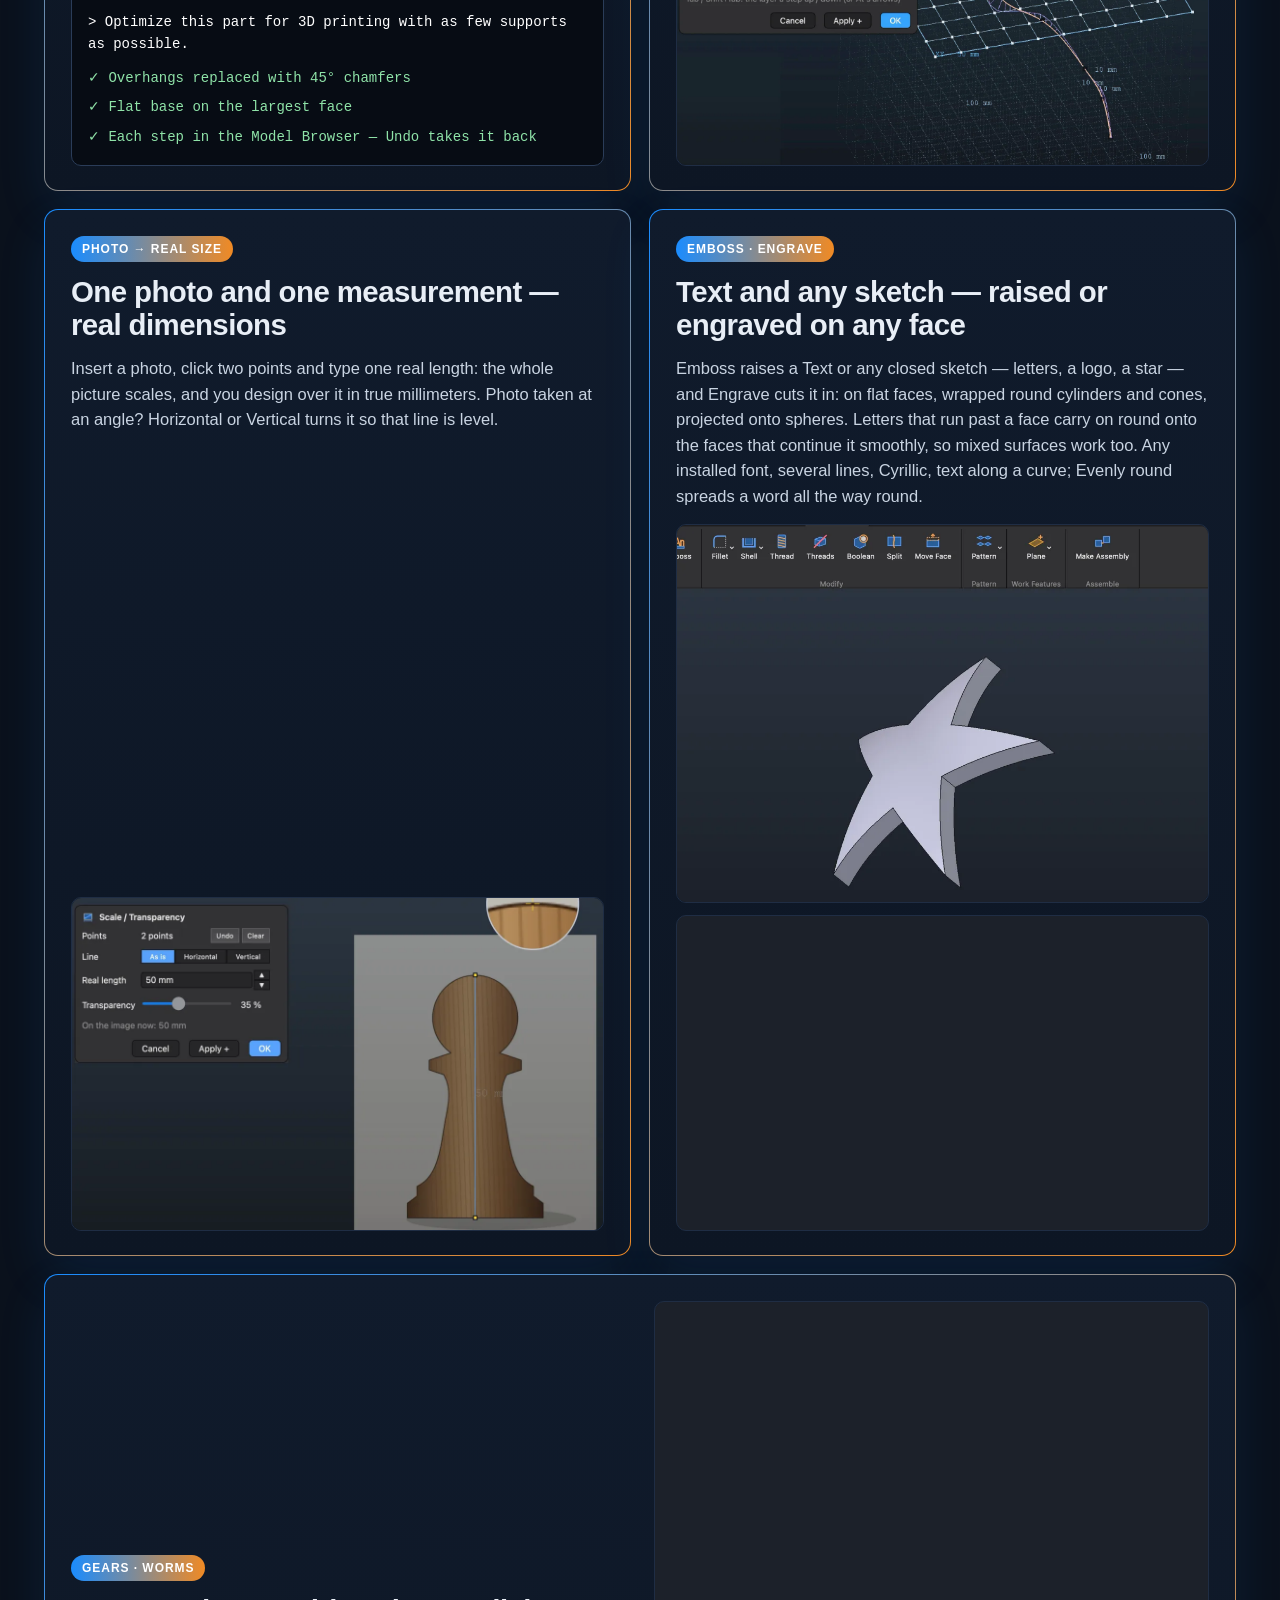
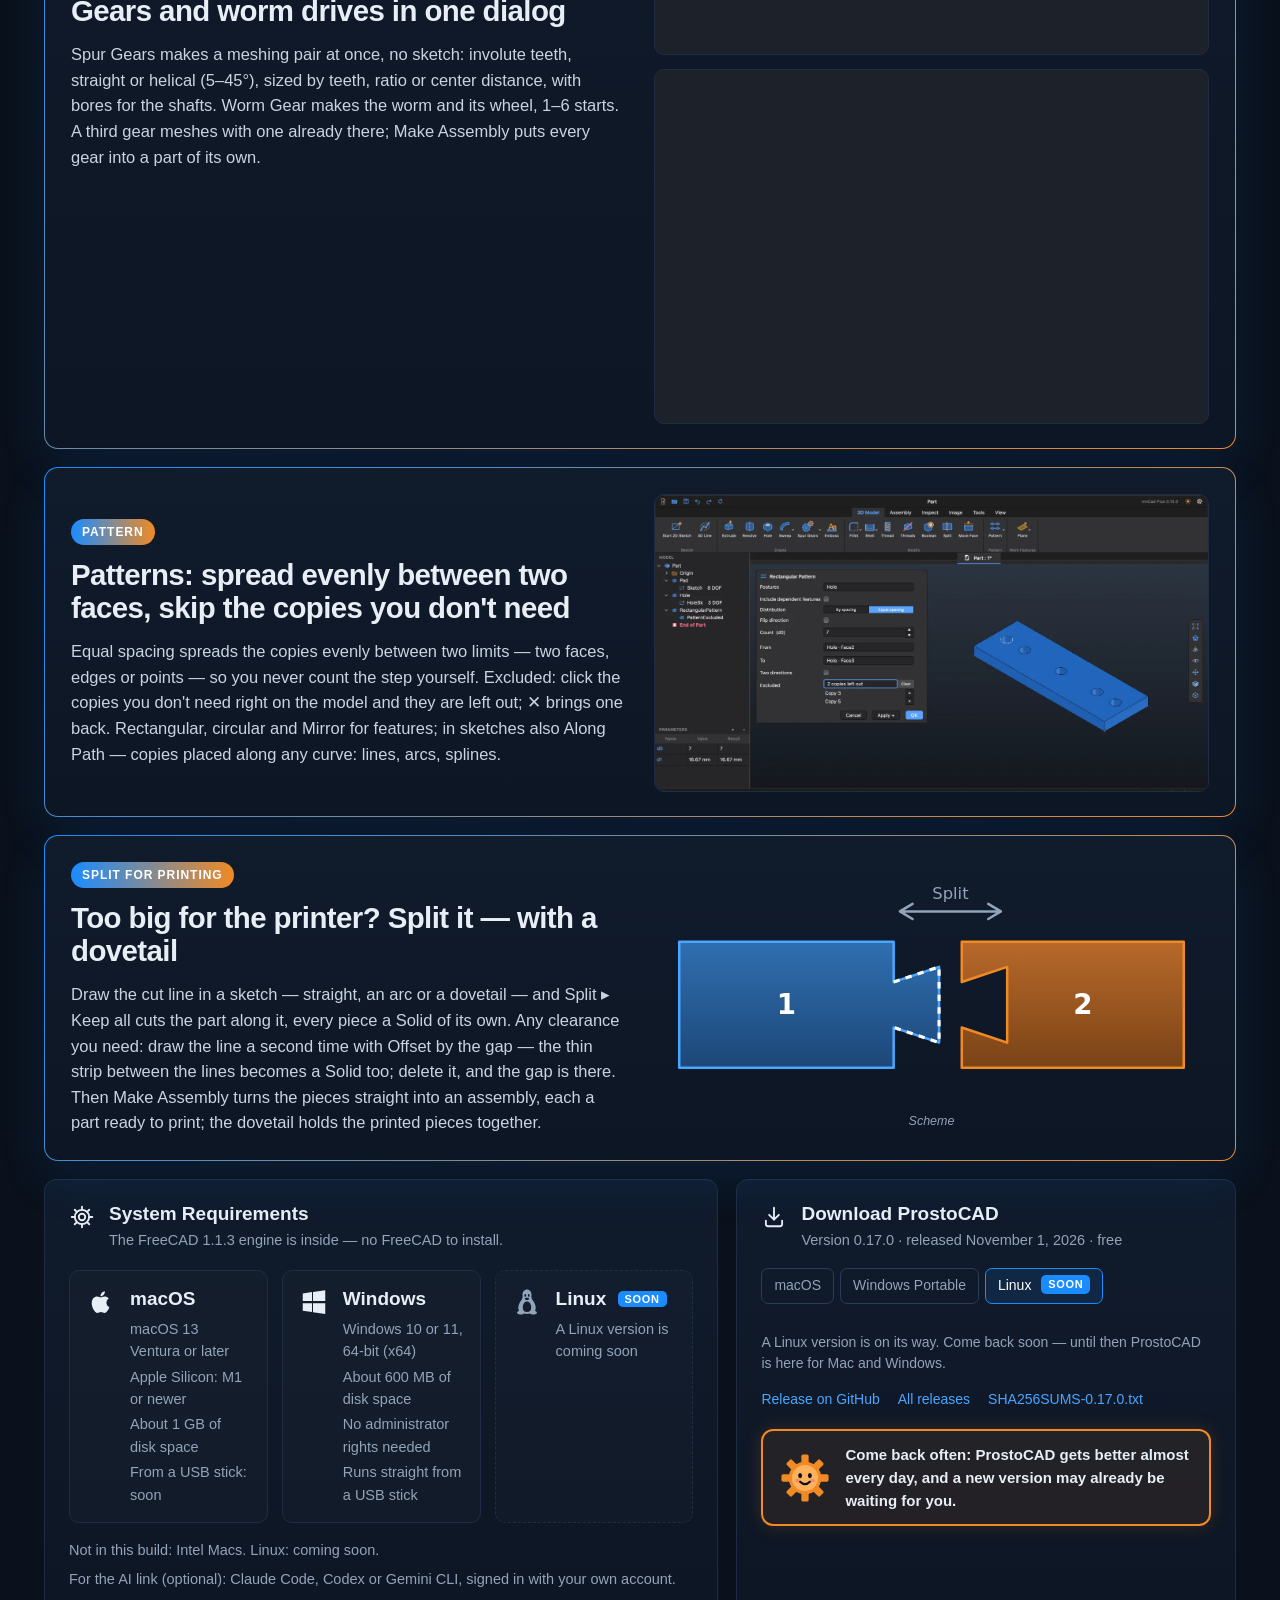
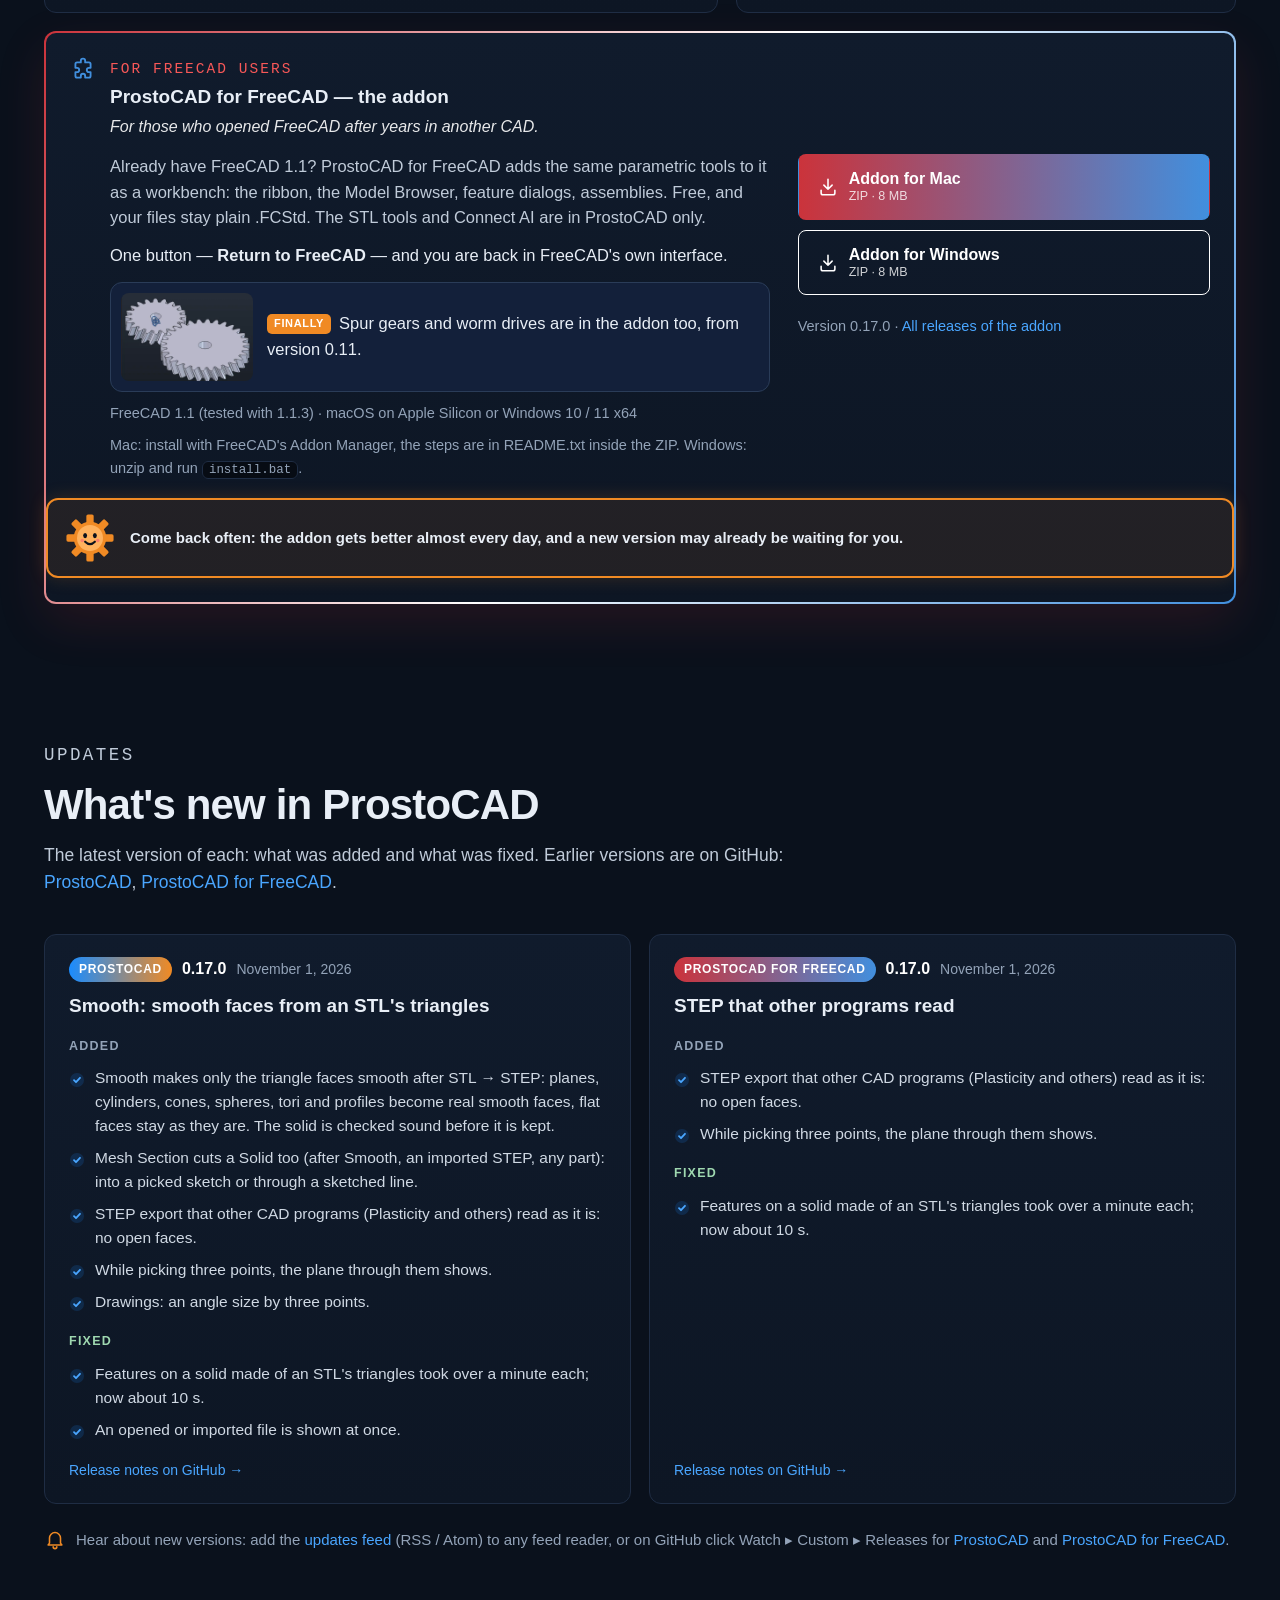
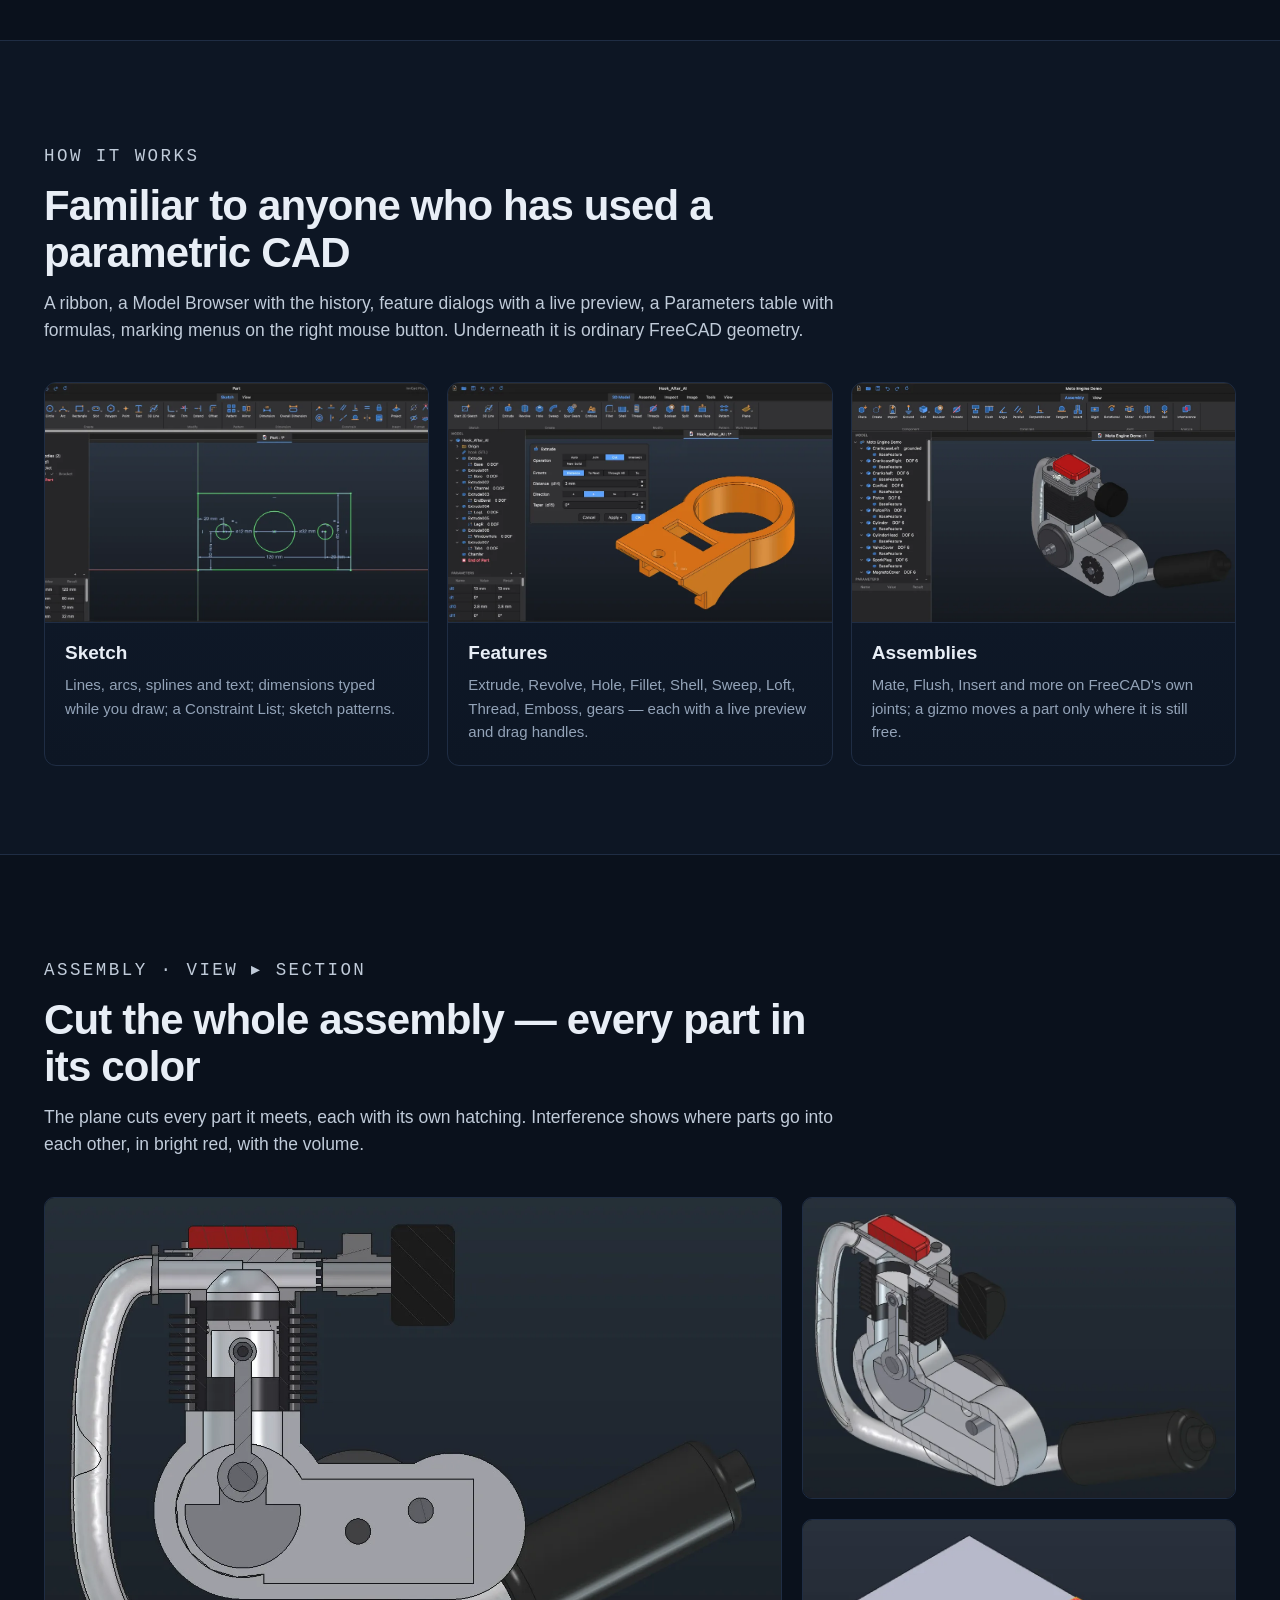
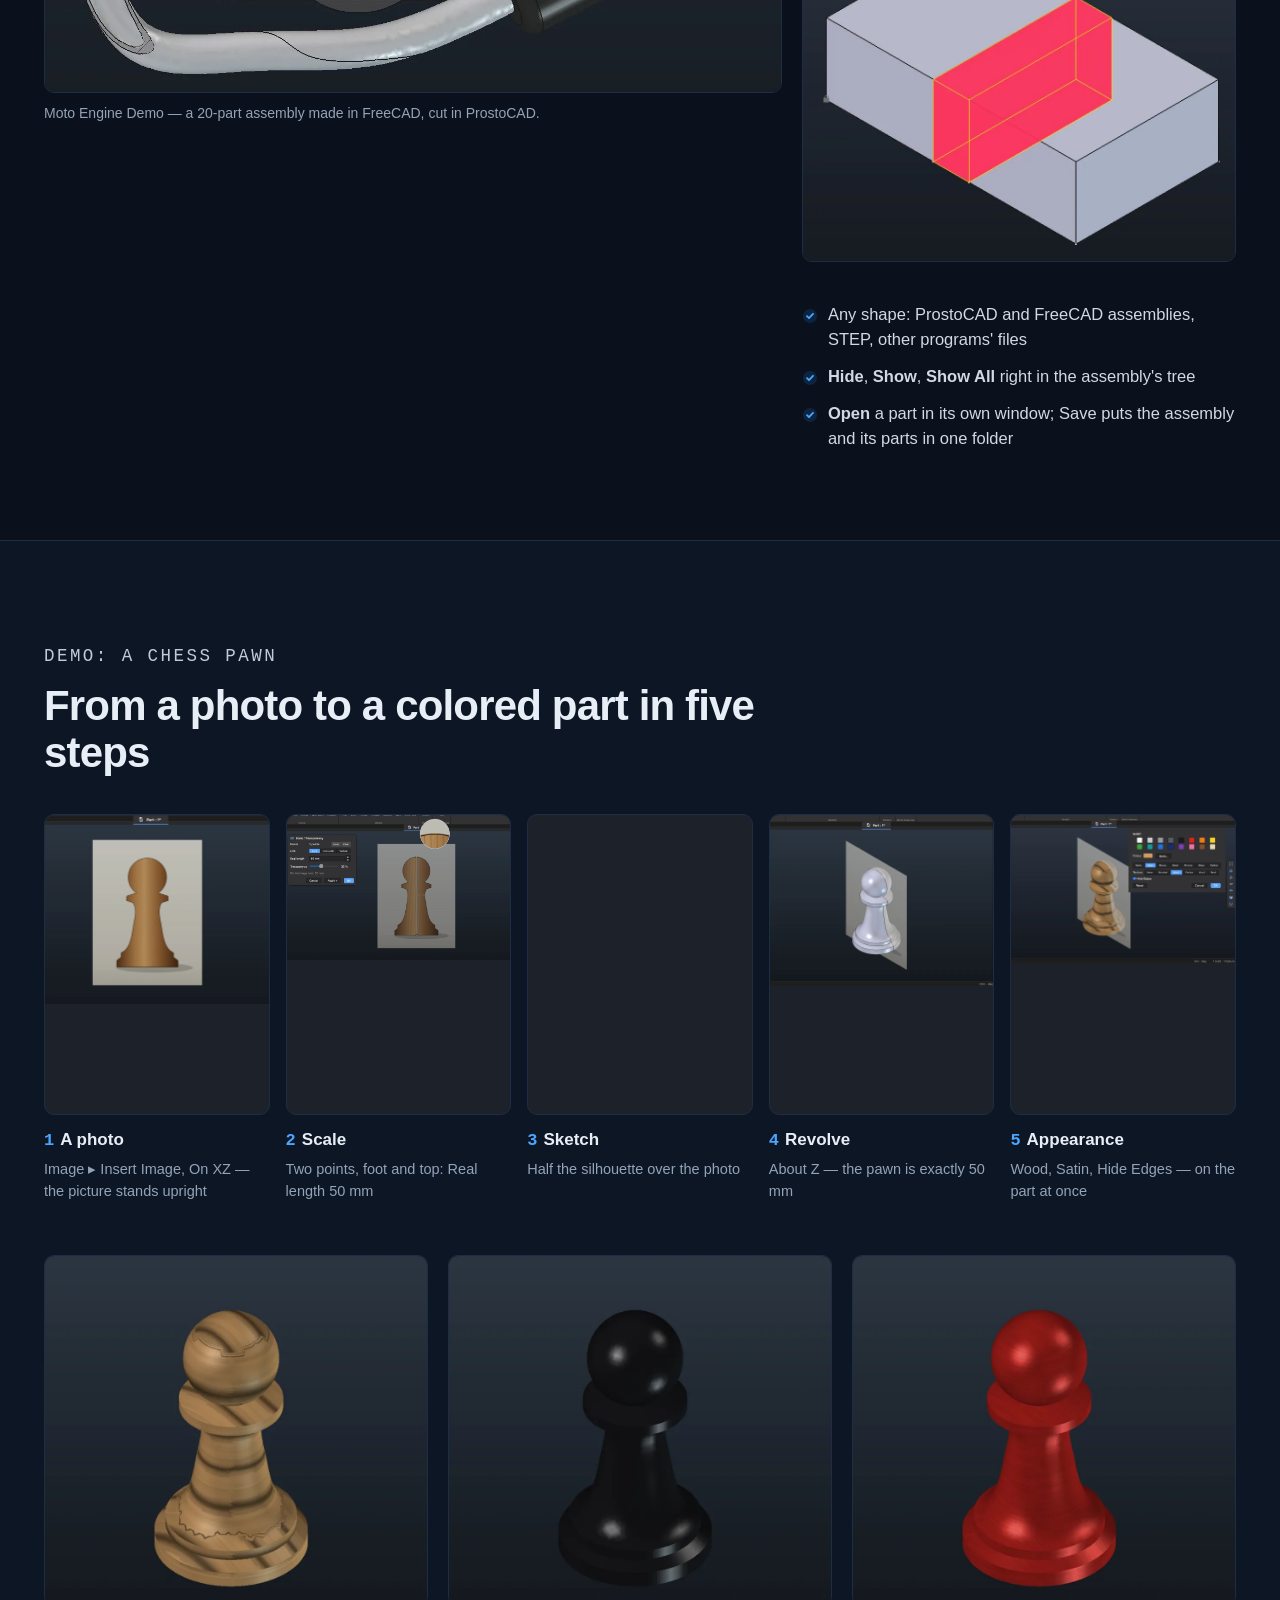
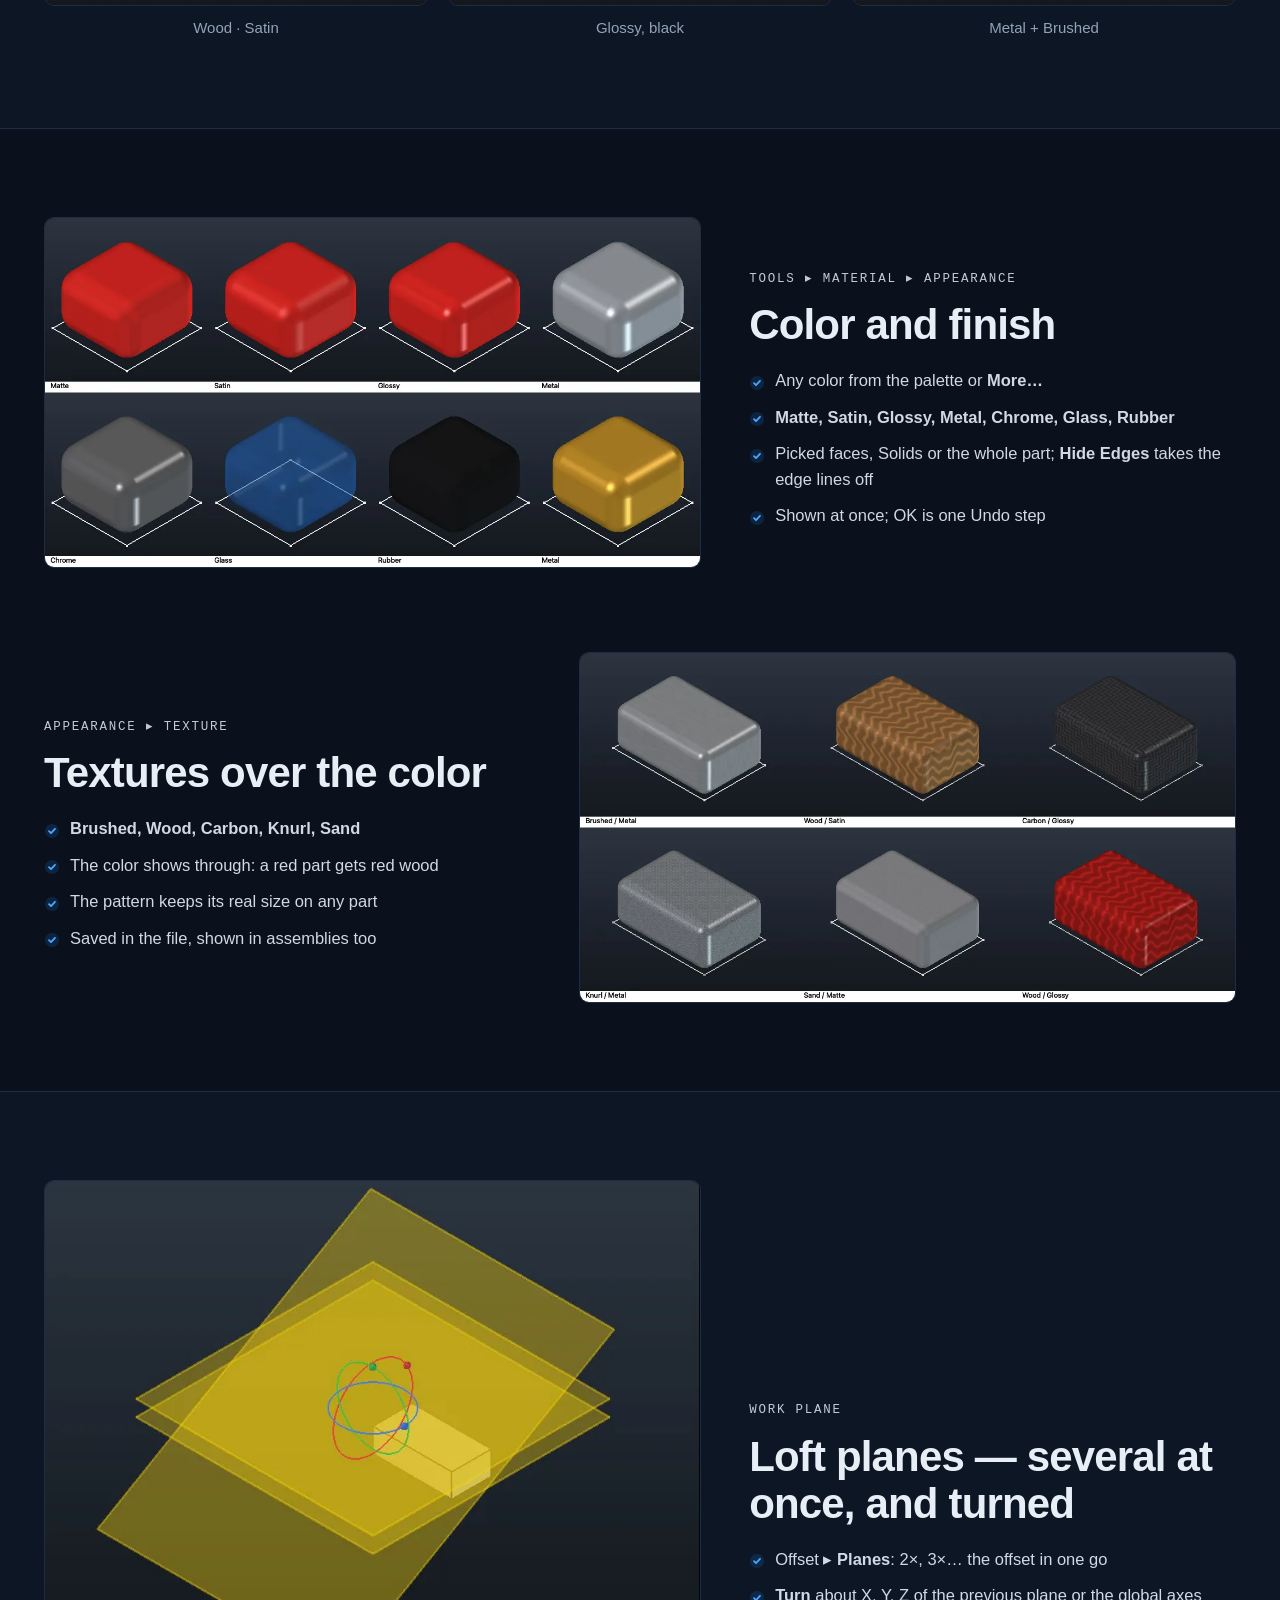
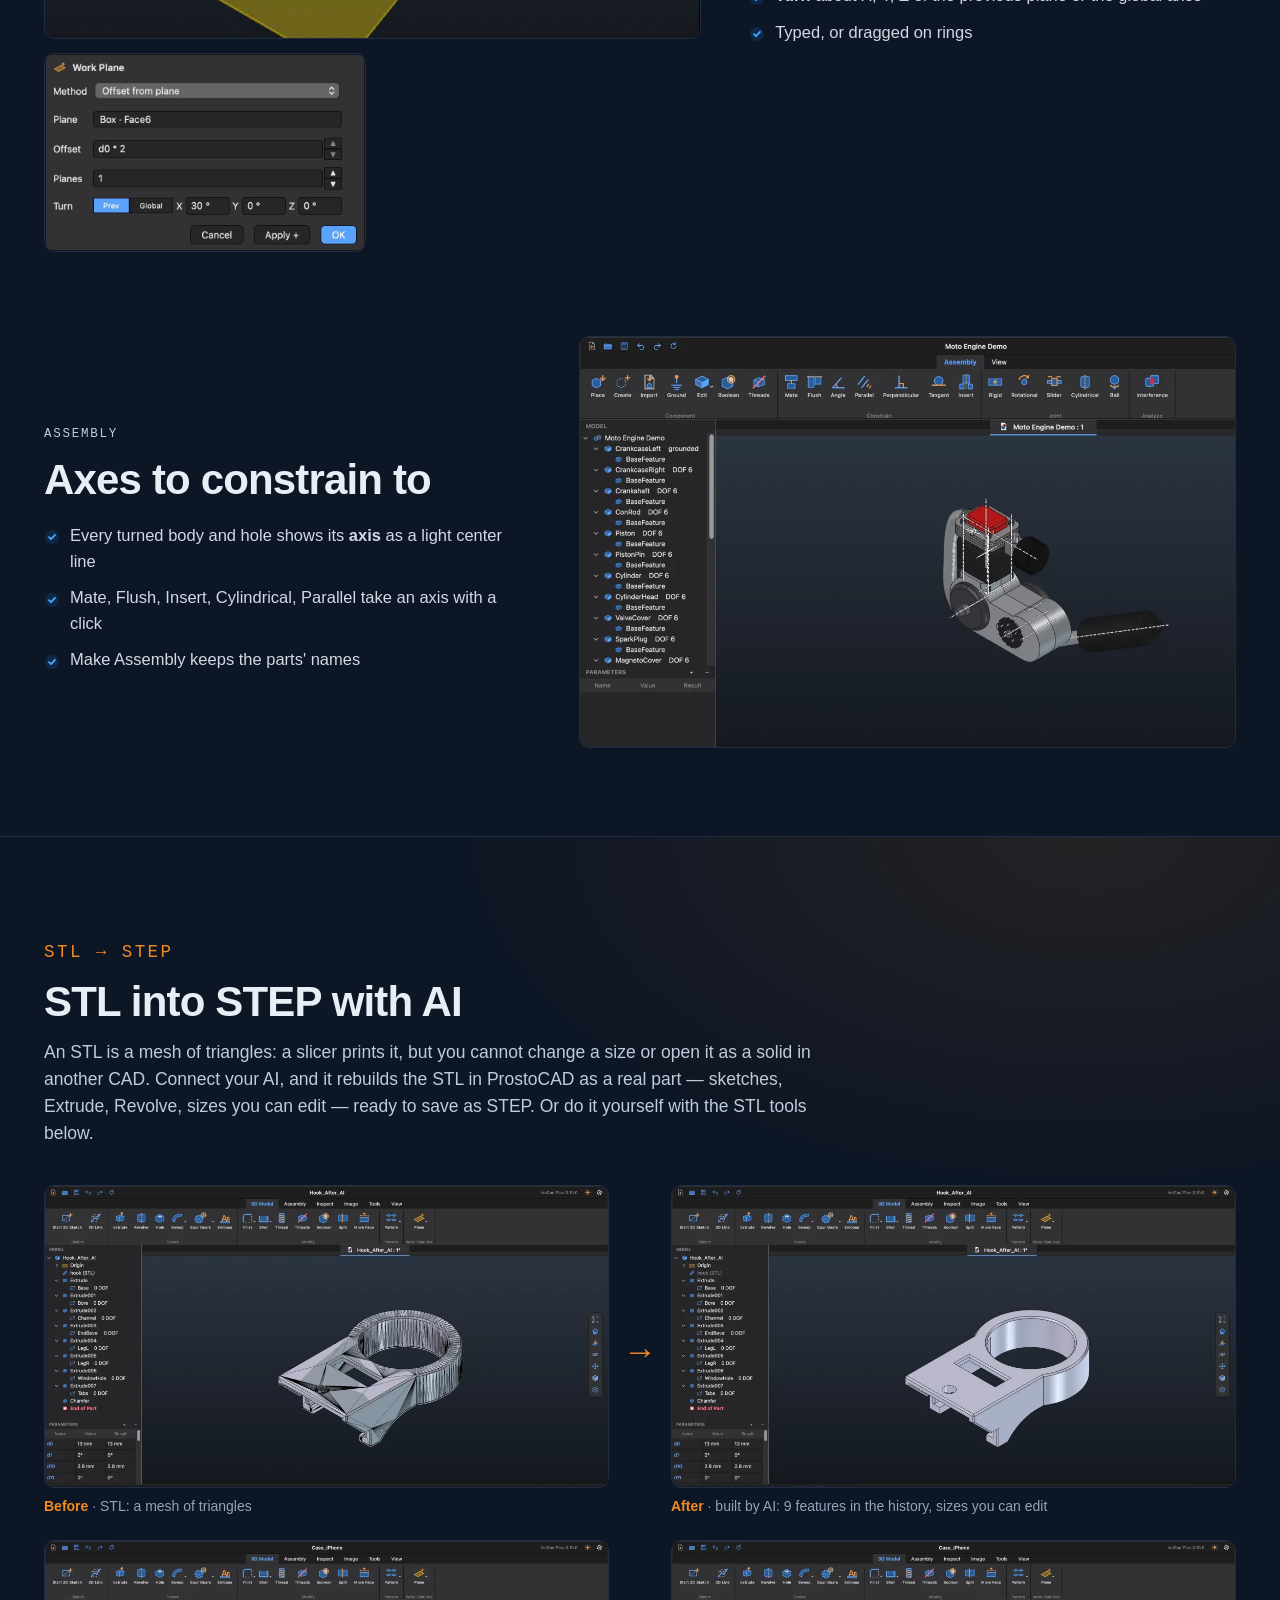
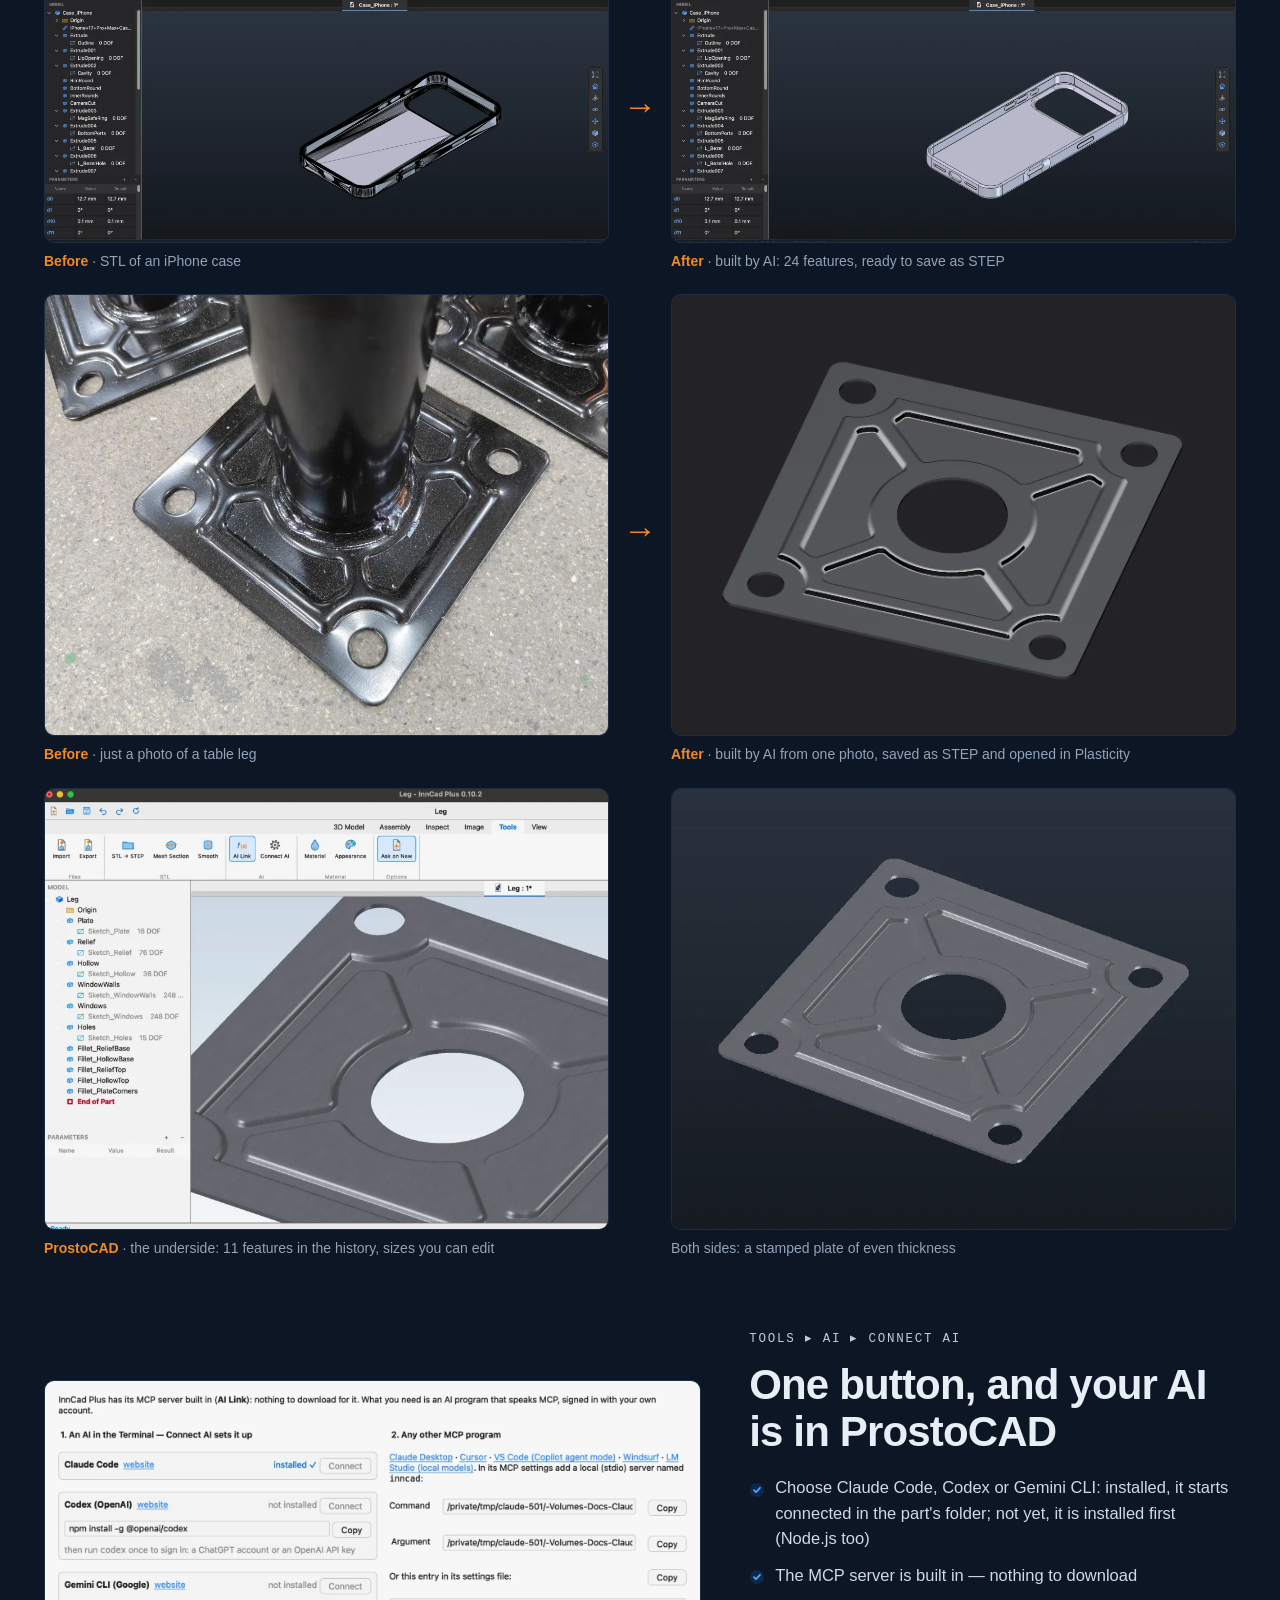
==== commit 95622804: "ProstoCAD 0.17.0" ====
--- a/index.html
+++ b/index.html
@@ -42,7 +42,7 @@
     <a class="btn primary small" href="#download"><svg class="i" viewBox="0 0 24 24" aria-hidden="true"><path d="M12 3.5v11m0 0-4.5-4.5m4.5 4.5 4.5-4.5M4.5 15.5v3a2 2 0 0 0 2 2h11a2 2 0 0 0 2-2v-3"/></svg><span>Download</span></a>
   </div>
 </div></header>
-<div class="newsbar"><div class="wrap"><a href="#updates"><span class="tag-new">New</span><span class="what"><b>ProstoCAD 0.16.2</b> — Chamfers that stop at the edge · <b>ProstoCAD for FreeCAD 0.16.2</b> — Chamfers that stop at the edge</span><span class="go">What changed →</span></a></div></div>
+<div class="newsbar"><div class="wrap"><a href="#updates"><span class="tag-new">New</span><span class="what"><b>ProstoCAD 0.17.0</b> — Smooth: smooth faces from an STL&#x27;s triangles · <b>ProstoCAD for FreeCAD 0.17.0</b> — STEP that other programs read</span><span class="go">What changed →</span></a></div></div>
 
 <main id="top">
 <div class="hero"><div class="wrap">
@@ -58,7 +58,7 @@
         <a class="btn primary" href="#download"><svg class="i" viewBox="0 0 24 24" aria-hidden="true"><path d="M12 3.5v11m0 0-4.5-4.5m4.5 4.5 4.5-4.5M4.5 15.5v3a2 2 0 0 0 2 2h11a2 2 0 0 0 2-2v-3"/></svg>Download ProstoCAD<svg class="i chev" viewBox="0 0 24 24" aria-hidden="true"><path d="m9 5 7 7-7 7"/></svg></a>
         <a class="btn outline" href="#docs"><svg class="i" viewBox="0 0 24 24" aria-hidden="true"><path d="M14 3H6.5A1.5 1.5 0 0 0 5 4.5v15A1.5 1.5 0 0 0 6.5 21h11a1.5 1.5 0 0 0 1.5-1.5V8z"/><path d="M14 3v5h5M8.5 12.5h7M8.5 16h7"/></svg>View Documentation<svg class="i chev" viewBox="0 0 24 24" aria-hidden="true"><path d="m9 5 7 7-7 7"/></svg></a>
       </div>
-      <p class="meta"><span>Version 0.16.2</span><i></i><span>Free</span><i></i><span>macOS (Apple Silicon) · Windows x64 · Linux soon</span></p>
+      <p class="meta"><span>Version 0.17.0</span><i></i><span>Free</span><i></i><span>macOS (Apple Silicon) · Windows x64 · Linux soon</span></p>
       <p class="renamed">ProstoCAD is the new name of InnCad Plus.</p>
     </div>
     <div class="window"><div class="bar"><i></i><i></i><i></i></div><div class=""><a class="zoom" href="img/hero.webp?v=947d2b0a"><img src="img/hero.webp?v=947d2b0a" alt="The ProstoCAD window: ribbon, Model Browser, Parameters and a part" width="1800" height="963" loading="lazy" decoding="async"></a></div></div>
@@ -180,29 +180,29 @@
 
     <div class="box dlbox" id="download">
       <div class="boxhead"><svg class="i" viewBox="0 0 24 24" aria-hidden="true"><path d="M12 3.5v11m0 0-4.5-4.5m4.5 4.5 4.5-4.5M4.5 15.5v3a2 2 0 0 0 2 2h11a2 2 0 0 0 2-2v-3"/></svg><div><h3>Download ProstoCAD</h3>
-        <p>Version 0.16.2 · released October 30, 2026 · free</p></div></div>
+        <p>Version 0.17.0 · released November 1, 2026 · free</p></div></div>
       <div class="tabs" role="tablist">
         <button type="button" role="tab" data-pf="pf-mac">macOS</button>
         <button type="button" role="tab" data-pf="pf-zip">Windows Portable</button>
         <button type="button" role="tab" data-pf="pf-linux">Linux <span class="tag-soon">soon</span></button>
       </div>
       <div class="pf" id="pf-mac"><h4>macOS</h4>
-        <a class="btn primary" href="https://github.com/Igr11/ProstoCAD-releases/releases/download/v0.16.2/ProstoCAD-0.16.2-macos-arm64.dmg"><svg class="i" viewBox="0 0 24 24" aria-hidden="true"><path d="M12 3.5v11m0 0-4.5-4.5m4.5 4.5 4.5-4.5M4.5 15.5v3a2 2 0 0 0 2 2h11a2 2 0 0 0 2-2v-3"/></svg>Download for Mac</a>
-        <p class="file">ProstoCAD-0.16.2-macos-arm64.dmg · 205 MB</p>
-        <div class="sha"><div><small>SHA-256</small><code>f1aa8b48e07ed0557b0081153cdeeb4393cd593868b6769aea6cc187686dfc72</code></div>
-          <button class="copy" type="button" data-copy="f1aa8b48e07ed0557b0081153cdeeb4393cd593868b6769aea6cc187686dfc72" data-ok="Copied" aria-label="Copy SHA-256"><svg class="i" viewBox="0 0 24 24" aria-hidden="true"><rect x="8.5" y="8.5" width="11.5" height="11.5" rx="2"/><path d="M15.5 8.5V5.5A1.5 1.5 0 0 0 14 4H5.5A1.5 1.5 0 0 0 4 5.5V14a1.5 1.5 0 0 0 1.5 1.5h3"/></svg></button></div>
+        <a class="btn primary" href="https://github.com/Igr11/ProstoCAD-releases/releases/download/v0.17.0/ProstoCAD-0.17.0-macos-arm64.dmg"><svg class="i" viewBox="0 0 24 24" aria-hidden="true"><path d="M12 3.5v11m0 0-4.5-4.5m4.5 4.5 4.5-4.5M4.5 15.5v3a2 2 0 0 0 2 2h11a2 2 0 0 0 2-2v-3"/></svg>Download for Mac</a>
+        <p class="file">ProstoCAD-0.17.0-macos-arm64.dmg · 200 MB</p>
+        <div class="sha"><div><small>SHA-256</small><code>bec7c22148742d725650039c6374eb88a0ba11f3483a17f21a0d3c24e6cf9fff</code></div>
+          <button class="copy" type="button" data-copy="bec7c22148742d725650039c6374eb88a0ba11f3483a17f21a0d3c24e6cf9fff" data-ok="Copied" aria-label="Copy SHA-256"><svg class="i" viewBox="0 0 24 24" aria-hidden="true"><rect x="8.5" y="8.5" width="11.5" height="11.5" rx="2"/><path d="M15.5 8.5V5.5A1.5 1.5 0 0 0 14 4H5.5A1.5 1.5 0 0 0 4 5.5V14a1.5 1.5 0 0 0 1.5 1.5h3"/></svg></button></div>
         <p class="note">Drag ProstoCAD.app onto Applications. The first time, macOS asks to confirm: <a href="#faq-mac">Open Anyway</a>.</p></div>
       <div class="pf" id="pf-zip"><h4>Windows Portable</h4>
-        <a class="btn primary" href="https://github.com/Igr11/ProstoCAD-releases/releases/download/v0.16.2/ProstoCAD-0.16.2-windows-x64.zip"><svg class="i" viewBox="0 0 24 24" aria-hidden="true"><path d="M12 3.5v11m0 0-4.5-4.5m4.5 4.5 4.5-4.5M4.5 15.5v3a2 2 0 0 0 2 2h11a2 2 0 0 0 2-2v-3"/></svg>Download Windows Portable</a>
-        <p class="file">ProstoCAD-0.16.2-windows-x64.zip · 213 MB</p>
-        <div class="sha"><div><small>SHA-256</small><code>89ff1fa5d924c0446e484fd2d592033158c30bd13dbac7f213a2b6c055c64dfc</code></div>
-          <button class="copy" type="button" data-copy="89ff1fa5d924c0446e484fd2d592033158c30bd13dbac7f213a2b6c055c64dfc" data-ok="Copied" aria-label="Copy SHA-256"><svg class="i" viewBox="0 0 24 24" aria-hidden="true"><rect x="8.5" y="8.5" width="11.5" height="11.5" rx="2"/><path d="M15.5 8.5V5.5A1.5 1.5 0 0 0 14 4H5.5A1.5 1.5 0 0 0 4 5.5V14a1.5 1.5 0 0 0 1.5 1.5h3"/></svg></button></div>
+        <a class="btn primary" href="https://github.com/Igr11/ProstoCAD-releases/releases/download/v0.17.0/ProstoCAD-0.17.0-windows-x64.zip"><svg class="i" viewBox="0 0 24 24" aria-hidden="true"><path d="M12 3.5v11m0 0-4.5-4.5m4.5 4.5 4.5-4.5M4.5 15.5v3a2 2 0 0 0 2 2h11a2 2 0 0 0 2-2v-3"/></svg>Download Windows Portable</a>
+        <p class="file">ProstoCAD-0.17.0-windows-x64.zip · 213 MB</p>
+        <div class="sha"><div><small>SHA-256</small><code>d6b8b62a4649683b79ccdb17ef64791c3fdf59bc89ab873409482ead7f8bb380</code></div>
+          <button class="copy" type="button" data-copy="d6b8b62a4649683b79ccdb17ef64791c3fdf59bc89ab873409482ead7f8bb380" data-ok="Copied" aria-label="Copy SHA-256"><svg class="i" viewBox="0 0 24 24" aria-hidden="true"><rect x="8.5" y="8.5" width="11.5" height="11.5" rx="2"/><path d="M15.5 8.5V5.5A1.5 1.5 0 0 0 14 4H5.5A1.5 1.5 0 0 0 4 5.5V14a1.5 1.5 0 0 0 1.5 1.5h3"/></svg></button></div>
         <p class="note"><b>No installation needed. Unzip and use.</b> Use a short path with Latin letters only, then run <code>ProstoCAD.exe</code>.</p></div>
       <div class="pf" id="pf-linux"><h4>Linux</h4><p class="note">A Linux version is on its way. Come back soon — until then ProstoCAD is here for Mac and Windows.</p></div>
       <div class="links">
-        <a href="https://github.com/Igr11/ProstoCAD-releases/releases/tag/v0.16.2">Release on GitHub</a>
+        <a href="https://github.com/Igr11/ProstoCAD-releases/releases/tag/v0.17.0">Release on GitHub</a>
         <a href="https://github.com/Igr11/ProstoCAD-releases/releases">All releases</a>
-        <a href="https://github.com/Igr11/ProstoCAD-releases/releases/download/v0.16.2/SHA256SUMS-0.16.2.txt">SHA256SUMS-0.16.2.txt</a>
+        <a href="https://github.com/Igr11/ProstoCAD-releases/releases/download/v0.17.0/SHA256SUMS-0.17.0.txt">SHA256SUMS-0.17.0.txt</a>
       </div>
       <div class="fresh"><svg class="buddy" viewBox="0 0 64 64" aria-hidden="true"><g class="gear"><rect x="27.5" y="3" width="9" height="13" rx="2" transform="rotate(0 32 32)"/><rect x="27.5" y="3" width="9" height="13" rx="2" transform="rotate(45 32 32)"/><rect x="27.5" y="3" width="9" height="13" rx="2" transform="rotate(90 32 32)"/><rect x="27.5" y="3" width="9" height="13" rx="2" transform="rotate(135 32 32)"/><rect x="27.5" y="3" width="9" height="13" rx="2" transform="rotate(180 32 32)"/><rect x="27.5" y="3" width="9" height="13" rx="2" transform="rotate(225 32 32)"/><rect x="27.5" y="3" width="9" height="13" rx="2" transform="rotate(270 32 32)"/><rect x="27.5" y="3" width="9" height="13" rx="2" transform="rotate(315 32 32)"/><circle cx="32" cy="32" r="20"/><circle class="hub" cx="32" cy="32" r="16"/></g><g class="face"><ellipse class="eye" cx="26" cy="29" rx="2.4" ry="3.2"/><ellipse class="eye wink" cx="38" cy="29" rx="2.4" ry="3.2"/><circle class="cheek" cx="22.5" cy="35" r="2.2"/><circle class="cheek" cx="41.5" cy="35" r="2.2"/><path class="smile" d="M26 36.5 q6 6 12 0"/></g></svg><p>Come back often: ProstoCAD gets better almost every day, and a new version may already be waiting for you.</p></div>
     </div>
@@ -221,9 +221,9 @@
         <p class="note">Mac: install with FreeCAD's Addon Manager, the steps are in README.txt inside the ZIP. Windows: unzip and run <code>install.bat</code>.</p>
       </div>
       <div class="addon-dl">
-        <a class="btn primary" href="https://github.com/Igr11/ProstoCAD/releases/download/v0.16.2/ProstoCAD-FreeCAD-0.16.2-2026-10-30-fba5af9-macOS-arm64.zip"><svg class="i" viewBox="0 0 24 24" aria-hidden="true"><path d="M12 3.5v11m0 0-4.5-4.5m4.5 4.5 4.5-4.5M4.5 15.5v3a2 2 0 0 0 2 2h11a2 2 0 0 0 2-2v-3"/></svg><span>Addon for Mac<small>ZIP · 8 MB</small></span></a>
-        <a class="btn outline" href="https://github.com/Igr11/ProstoCAD/releases/download/v0.16.2/ProstoCAD-FreeCAD-0.16.2-2026-10-30-fba5af9-Windows-x64.zip"><svg class="i" viewBox="0 0 24 24" aria-hidden="true"><path d="M12 3.5v11m0 0-4.5-4.5m4.5 4.5 4.5-4.5M4.5 15.5v3a2 2 0 0 0 2 2h11a2 2 0 0 0 2-2v-3"/></svg><span>Addon for Windows<small>ZIP · 8 MB</small></span></a>
-        <p class="note">Version 0.16.2 · <a href="https://github.com/Igr11/ProstoCAD/releases">All releases of the addon</a></p>
+        <a class="btn primary" href="https://github.com/Igr11/ProstoCAD/releases/download/v0.17.0/ProstoCAD-FreeCAD-0.17.0-2026-11-01-20f565d-macOS-arm64.zip"><svg class="i" viewBox="0 0 24 24" aria-hidden="true"><path d="M12 3.5v11m0 0-4.5-4.5m4.5 4.5 4.5-4.5M4.5 15.5v3a2 2 0 0 0 2 2h11a2 2 0 0 0 2-2v-3"/></svg><span>Addon for Mac<small>ZIP · 8 MB</small></span></a>
+        <a class="btn outline" href="https://github.com/Igr11/ProstoCAD/releases/download/v0.17.0/ProstoCAD-FreeCAD-0.17.0-2026-11-01-20f565d-Windows-x64.zip"><svg class="i" viewBox="0 0 24 24" aria-hidden="true"><path d="M12 3.5v11m0 0-4.5-4.5m4.5 4.5 4.5-4.5M4.5 15.5v3a2 2 0 0 0 2 2h11a2 2 0 0 0 2-2v-3"/></svg><span>Addon for Windows<small>ZIP · 8 MB</small></span></a>
+        <p class="note">Version 0.17.0 · <a href="https://github.com/Igr11/ProstoCAD/releases">All releases of the addon</a></p>
       </div>
     </div>
     <div class="fresh"><svg class="buddy" viewBox="0 0 64 64" aria-hidden="true"><g class="gear"><rect x="27.5" y="3" width="9" height="13" rx="2" transform="rotate(0 32 32)"/><rect x="27.5" y="3" width="9" height="13" rx="2" transform="rotate(45 32 32)"/><rect x="27.5" y="3" width="9" height="13" rx="2" transform="rotate(90 32 32)"/><rect x="27.5" y="3" width="9" height="13" rx="2" transform="rotate(135 32 32)"/><rect x="27.5" y="3" width="9" height="13" rx="2" transform="rotate(180 32 32)"/><rect x="27.5" y="3" width="9" height="13" rx="2" transform="rotate(225 32 32)"/><rect x="27.5" y="3" width="9" height="13" rx="2" transform="rotate(270 32 32)"/><rect x="27.5" y="3" width="9" height="13" rx="2" transform="rotate(315 32 32)"/><circle cx="32" cy="32" r="20"/><circle class="hub" cx="32" cy="32" r="16"/></g><g class="face"><ellipse class="eye" cx="26" cy="29" rx="2.4" ry="3.2"/><ellipse class="eye wink" cx="38" cy="29" rx="2.4" ry="3.2"/><circle class="cheek" cx="22.5" cy="35" r="2.2"/><circle class="cheek" cx="41.5" cy="35" r="2.2"/><path class="smile" d="M26 36.5 q6 6 12 0"/></g></svg><p>Come back often: the addon gets better almost every day, and a new version may already be waiting for you.</p></div>
@@ -236,13 +236,13 @@
     <h2>What's new in ProstoCAD</h2>
     <p>The latest version of each: what was added and what was fixed. Earlier versions are on GitHub: <a href="https://github.com/Igr11/ProstoCAD-releases/releases">ProstoCAD</a>, <a href="https://github.com/Igr11/ProstoCAD/releases">ProstoCAD for FreeCAD</a>.</p>
   </div>
-  <div class="upd-grid"><article class="box upd" id="update-plus-0.16.2">
-      <p class="upd-head"><span class="prod plus">ProstoCAD</span><b>0.16.2</b><time datetime="2026-10-30">October 30, 2026</time></p>
-      <h3>Chamfers that stop at the edge</h3><h4 class="added">Added</h4><ul class="ticks"><li>A chamfer wider than a face stops at the face&#x27;s far edge instead of failing: a 2.5 mm chamfer on a 2 mm face is a 2 mm one.</li><li>Fillet and chamfer sizes start at 0.5 mm in every dialog; the arrows step by 0.1 mm.</li></ul><h4 class="fixed">Fixed</h4><ul class="ticks"><li>A click on a feature in the tree no longer hangs on parts with lettering (25-30 s before).</li><li>Appearance on many faces is fast again (55 s before, now under a second).</li></ul>
-      <a class="more" href="https://github.com/Igr11/ProstoCAD-releases/releases/tag/v0.16.2">Release notes on GitHub →</a></article><article class="box upd" id="update-incad-0.16.2">
-      <p class="upd-head"><span class="prod incad">ProstoCAD for FreeCAD</span><b>0.16.2</b><time datetime="2026-10-30">October 30, 2026</time></p>
-      <h3>Chamfers that stop at the edge</h3><h4 class="added">Added</h4><ul class="ticks"><li>A chamfer wider than a face stops at the face&#x27;s far edge instead of failing: a 2.5 mm chamfer on a 2 mm face is a 2 mm one.</li><li>Fillet and chamfer sizes start at 0.5 mm in every dialog; the arrows step by 0.1 mm.</li></ul><h4 class="fixed">Fixed</h4><ul class="ticks"><li>A click on a feature in the tree no longer hangs on parts with lettering (25-30 s before).</li><li>Appearance on many faces is fast again (55 s before, now under a second).</li></ul>
-      <a class="more" href="https://github.com/Igr11/ProstoCAD/releases/tag/v0.16.2">Release notes on GitHub →</a></article></div>
+  <div class="upd-grid"><article class="box upd" id="update-plus-0.17.0">
+      <p class="upd-head"><span class="prod plus">ProstoCAD</span><b>0.17.0</b><time datetime="2026-11-01">November 1, 2026</time></p>
+      <h3>Smooth: smooth faces from an STL&#x27;s triangles</h3><h4 class="added">Added</h4><ul class="ticks"><li>Smooth makes only the triangle faces smooth after STL → STEP: planes, cylinders, cones, spheres, tori and profiles become real smooth faces, flat faces stay as they are. The solid is checked sound before it is kept.</li><li>Mesh Section cuts a Solid too (after Smooth, an imported STEP, any part): into a picked sketch or through a sketched line.</li><li>STEP export that other CAD programs (Plasticity and others) read as it is: no open faces.</li><li>While picking three points, the plane through them shows.</li><li>Drawings: an angle size by three points.</li></ul><h4 class="fixed">Fixed</h4><ul class="ticks"><li>Features on a solid made of an STL&#x27;s triangles took over a minute each; now about 10 s.</li><li>An opened or imported file is shown at once.</li></ul>
+      <a class="more" href="https://github.com/Igr11/ProstoCAD-releases/releases/tag/v0.17.0">Release notes on GitHub →</a></article><article class="box upd" id="update-incad-0.17.0">
+      <p class="upd-head"><span class="prod incad">ProstoCAD for FreeCAD</span><b>0.17.0</b><time datetime="2026-11-01">November 1, 2026</time></p>
+      <h3>STEP that other programs read</h3><h4 class="added">Added</h4><ul class="ticks"><li>STEP export that other CAD programs (Plasticity and others) read as it is: no open faces.</li><li>While picking three points, the plane through them shows.</li></ul><h4 class="fixed">Fixed</h4><ul class="ticks"><li>Features on a solid made of an STL&#x27;s triangles took over a minute each; now about 10 s.</li></ul>
+      <a class="more" href="https://github.com/Igr11/ProstoCAD/releases/tag/v0.17.0">Release notes on GitHub →</a></article></div>
   <p class="follow"><svg class="i" viewBox="0 0 24 24" aria-hidden="true"><path d="M6 16.5V11a6 6 0 0 1 12 0v5.5l1.5 2h-15z"/><path d="M10 20.5a2 2 0 0 0 4 0"/></svg><span>Hear about new versions: add the <a href="updates.xml">updates feed</a> (RSS / Atom) to any feed reader, or on GitHub click Watch ▸ Custom ▸ Releases for <a href="https://github.com/Igr11/ProstoCAD-releases">ProstoCAD</a> and <a href="https://github.com/Igr11/ProstoCAD">ProstoCAD for FreeCAD</a>.</span></p>
 </div></section>
 
@@ -558,12 +558,12 @@
         <a class="more" href="files/ProstoCAD-manual.pdf">Open the manual →</a></div>
       <div class="guides">
         <div class="guide"><div class="shot"><a class="zoom" href="img/g_windows.webp?v=f2e2d20e"><img src="img/g_windows.webp?v=f2e2d20e" alt="User Manual (Windows)" width="480" height="270" loading="lazy" decoding="async"></a></div><div><h3><svg class="i" viewBox="0 0 24 24" aria-hidden="true"><rect x="3" y="4" width="18" height="12.5" rx="1.5"/><path d="M8.5 20.5h7M12 16.5v4"/></svg>User Manual (Windows)</h3><p>The same manual with Windows keys, paths and install.</p>
-        <div class="links"><a href="files/ProstoCAD-manual-windows.pdf">English <small>PDF · 618 KB</small></a><a href="files/ProstoCAD-manual-windows_ru.pdf">Русский <small>PDF · 1 MB</small></a></div></div></div>
+        <div class="links"><a href="files/ProstoCAD-manual-windows.pdf">English <small>PDF · 619 KB</small></a><a href="files/ProstoCAD-manual-windows_ru.pdf">Русский <small>PDF · 1 MB</small></a></div></div></div>
         <div class="guide"><div class="shot"><a class="zoom" href="img/g_manual.webp?v=07d80746"><img src="img/g_manual.webp?v=07d80746" alt="User Manual (Mac)" width="480" height="270" loading="lazy" decoding="async"></a></div><div><h3><svg class="i" viewBox="0 0 24 24" aria-hidden="true"><path d="M14 3H6.5A1.5 1.5 0 0 0 5 4.5v15A1.5 1.5 0 0 0 6.5 21h11a1.5 1.5 0 0 0 1.5-1.5V8z"/><path d="M14 3v5h5M8.5 12.5h7M8.5 16h7"/></svg>User Manual (Mac)</h3><p>Every tool step by step, with the STL and AI chapter.</p>
         <div class="links"><a href="files/ProstoCAD-manual.pdf">English <small>PDF · 614 KB</small></a><a href="files/ProstoCAD-manual_ru.pdf">Русский <small>PDF · 1 MB</small></a></div></div></div>
         <div class="guide"><div class="shot"><a class="zoom" href="img/g_quick.webp?v=29779fe4"><img src="img/g_quick.webp?v=29779fe4" alt="Quick Start" width="480" height="270" loading="lazy" decoding="async"></a></div><div><h3><svg class="i" viewBox="0 0 24 24" aria-hidden="true"><path d="M3 5.5c3-1.3 6-1.3 9 .5 3-1.8 6-1.8 9-.5v13c-3-1.3-6-1.3-9 .5-3-1.8-6-1.8-9-.5z"/><path d="M12 6v13"/></svg>Quick Start</h3><p>Install, the window, the mouse and your first part — two pages.</p>
         <div class="links"><a href="files/ProstoCAD-quickstart_en.pdf">English <small>PDF · 168 KB</small></a><a href="files/ProstoCAD-quickstart_ru.pdf">Русский <small>PDF · 190 KB</small></a><a href="files/ProstoCAD-quickstart_de.pdf">Deutsch <small>PDF · 170 KB</small></a><a href="files/ProstoCAD-quickstart_zh.pdf">中文 <small>PDF · 306 KB</small></a><a href="files/ProstoCAD-quickstart_hi.pdf">हिन्दी <small>PDF · 215 KB</small></a></div></div></div>
-        <div class="guide"><div class="shot"><a class="zoom" href="img/g_news.webp?v=c67c613e"><img src="img/g_news.webp?v=c67c613e" alt="What&#x27;s New" width="480" height="256" loading="lazy" decoding="async"></a></div><div><h3><svg class="i" viewBox="0 0 24 24" aria-hidden="true"><path d="m12 3 9 4.8-9 4.8-9-4.8z"/><path d="m3 12.2 9 4.8 9-4.8M3 16.4l9 4.8 9-4.8"/></svg>What's New</h3><p>Slides of what came in 0.16.2 and before.</p>
+        <div class="guide"><div class="shot"><a class="zoom" href="img/g_news.webp?v=c67c613e"><img src="img/g_news.webp?v=c67c613e" alt="What&#x27;s New" width="480" height="256" loading="lazy" decoding="async"></a></div><div><h3><svg class="i" viewBox="0 0 24 24" aria-hidden="true"><path d="m12 3 9 4.8-9 4.8-9-4.8z"/><path d="m3 12.2 9 4.8 9-4.8M3 16.4l9 4.8 9-4.8"/></svg>What's New</h3><p>Slides of what came in 0.17.0 and before.</p>
         <div class="links"><a href="files/InnCadPlus-whats-new_en.pdf">English <small>PDF · 2 MB</small></a><a href="files/InnCadPlus-whats-new_ru.pdf">Русский <small>PDF · 3 MB</small></a><a href="files/InnCadPlus-whats-new_de.pdf">Deutsch <small>PDF · 2 MB</small></a><a href="files/InnCadPlus-whats-new_zh.pdf">中文 <small>PDF · 2 MB</small></a><a href="files/InnCadPlus-whats-new_hi.pdf">हिन्दी <small>PDF · 2 MB</small></a></div></div></div>
       </div>
     </div>
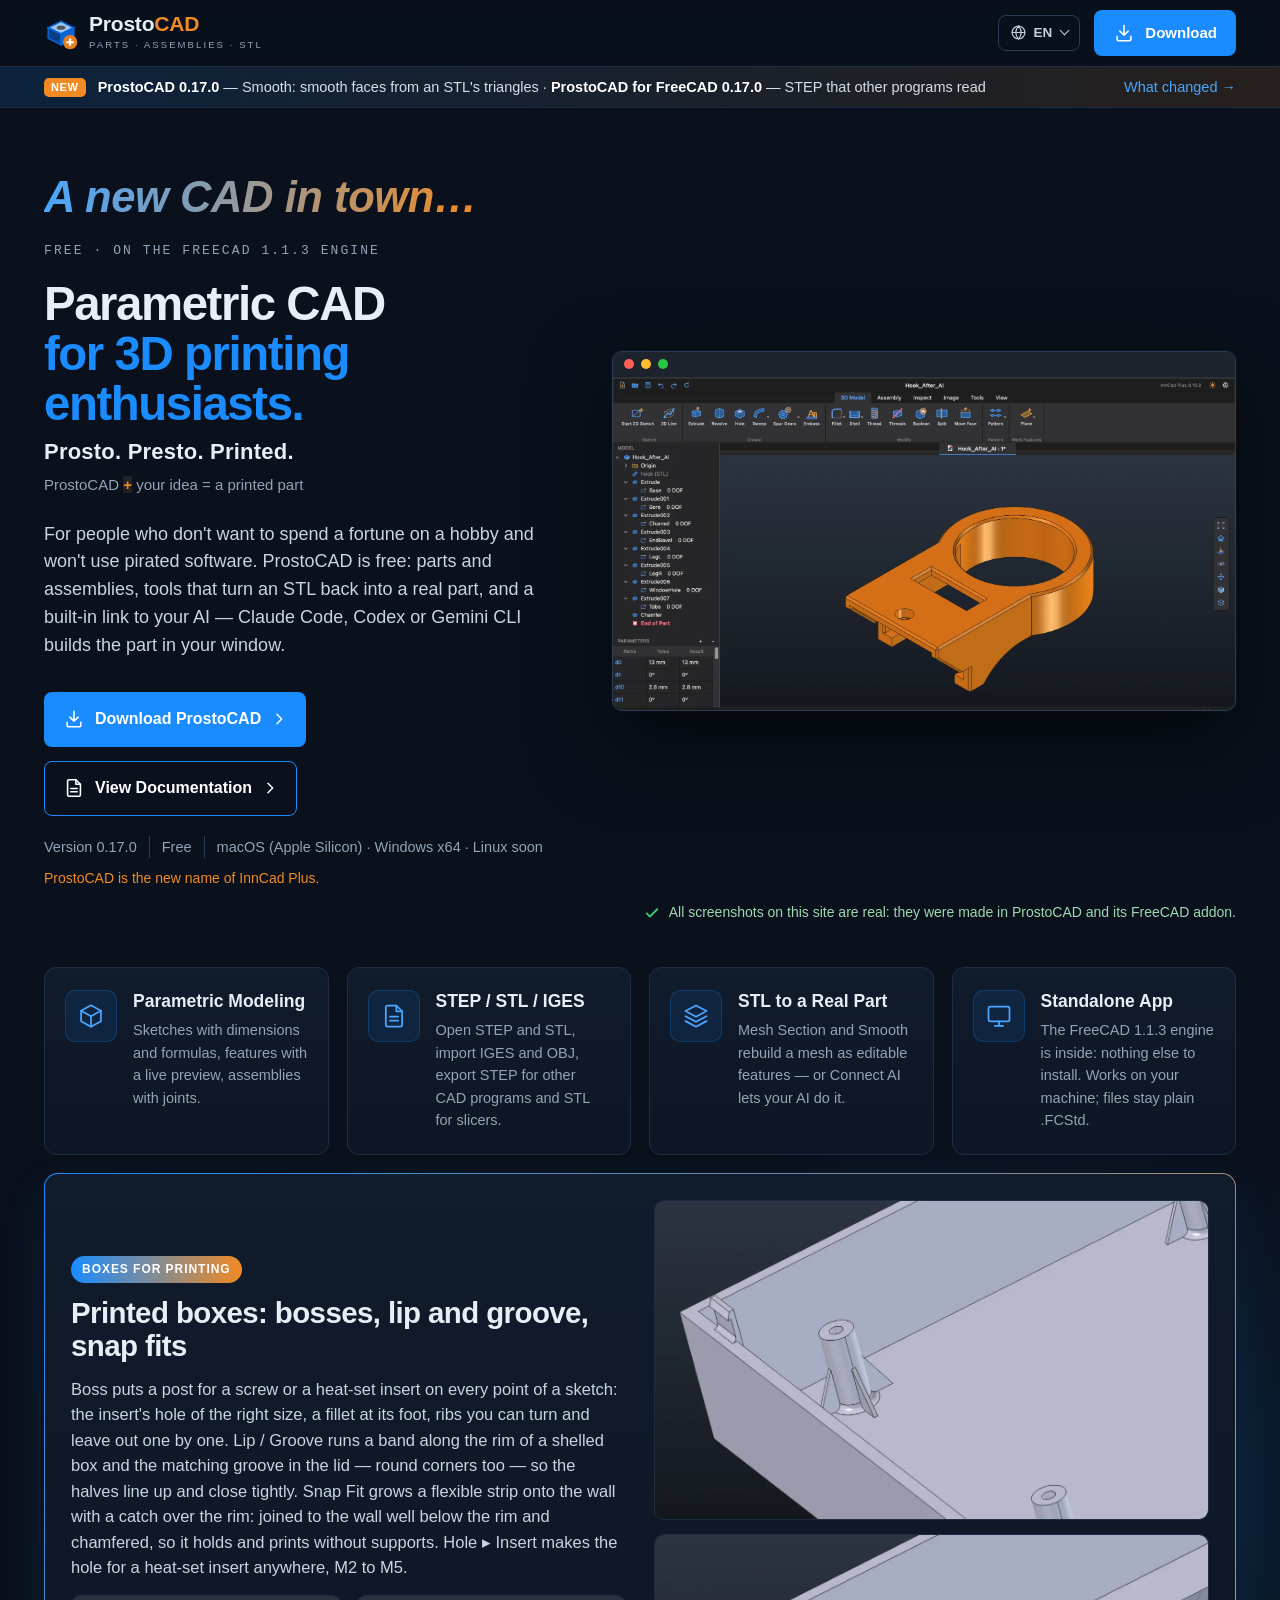
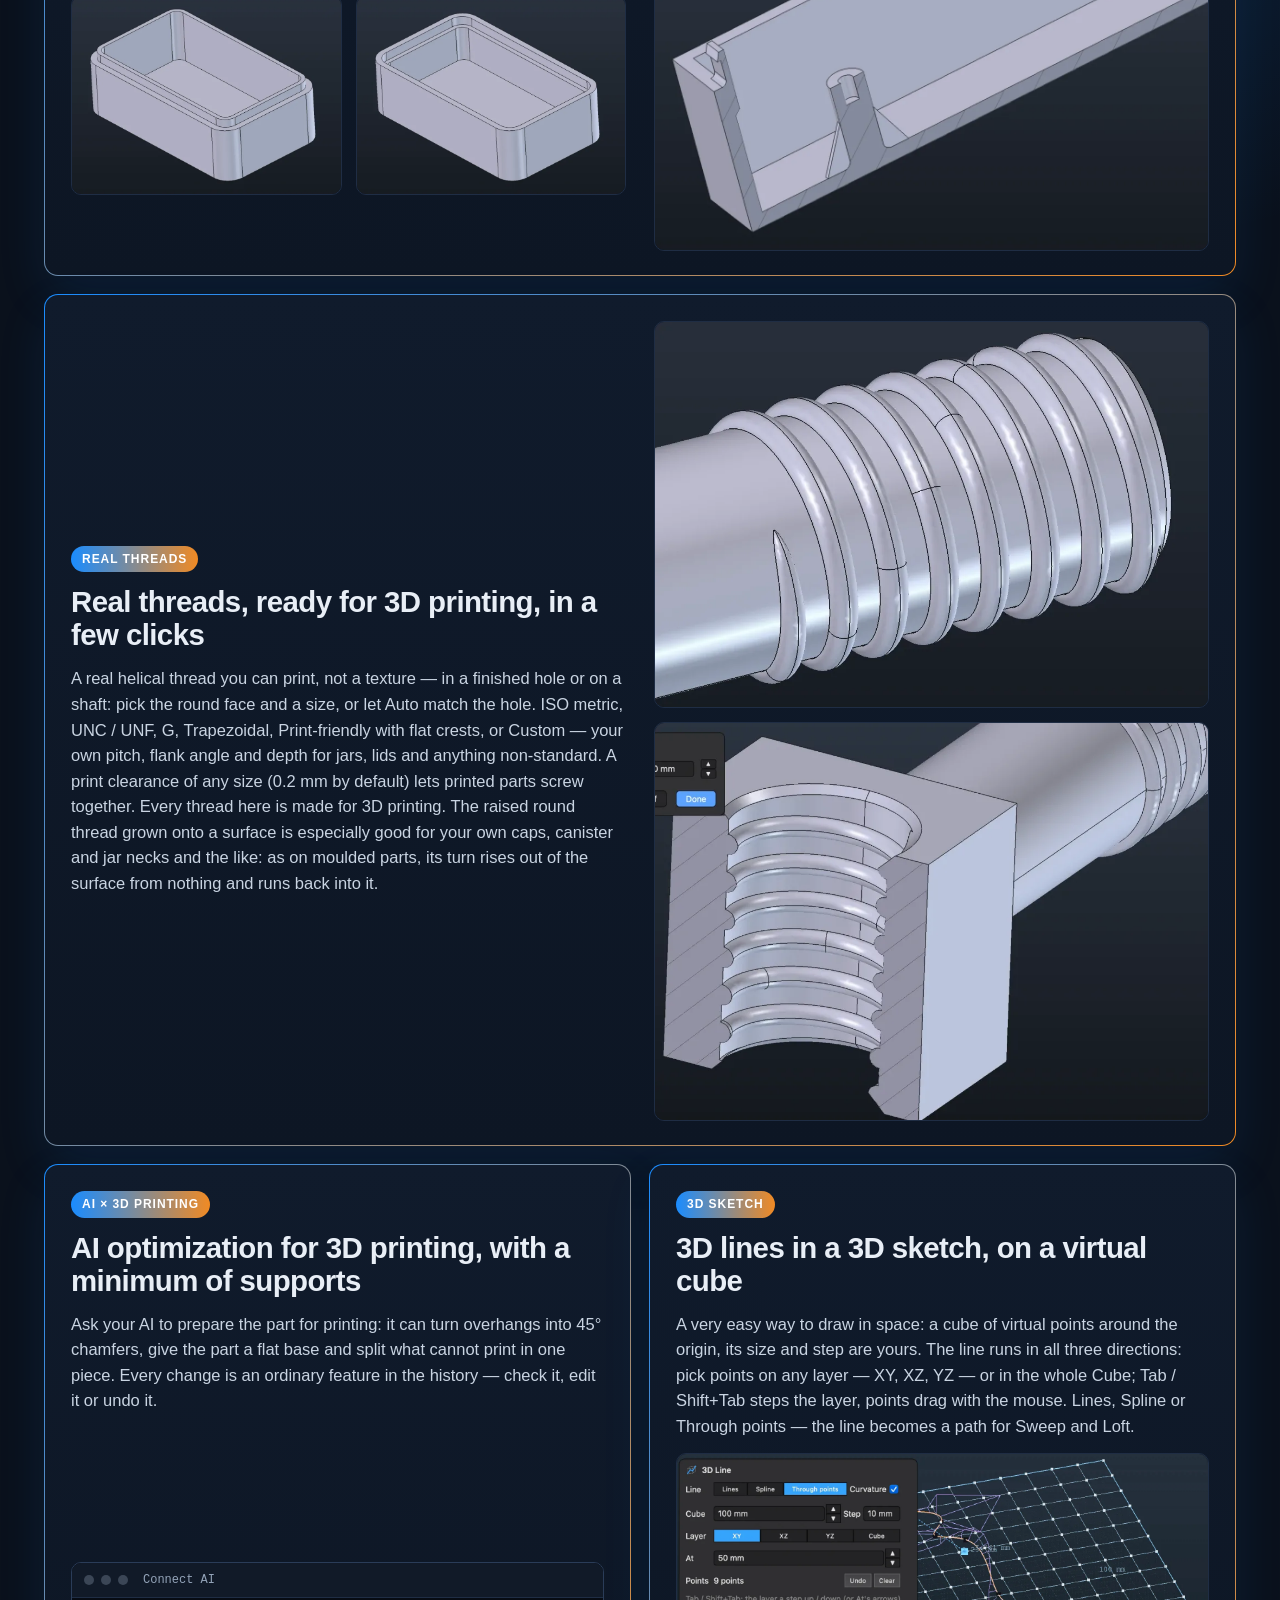
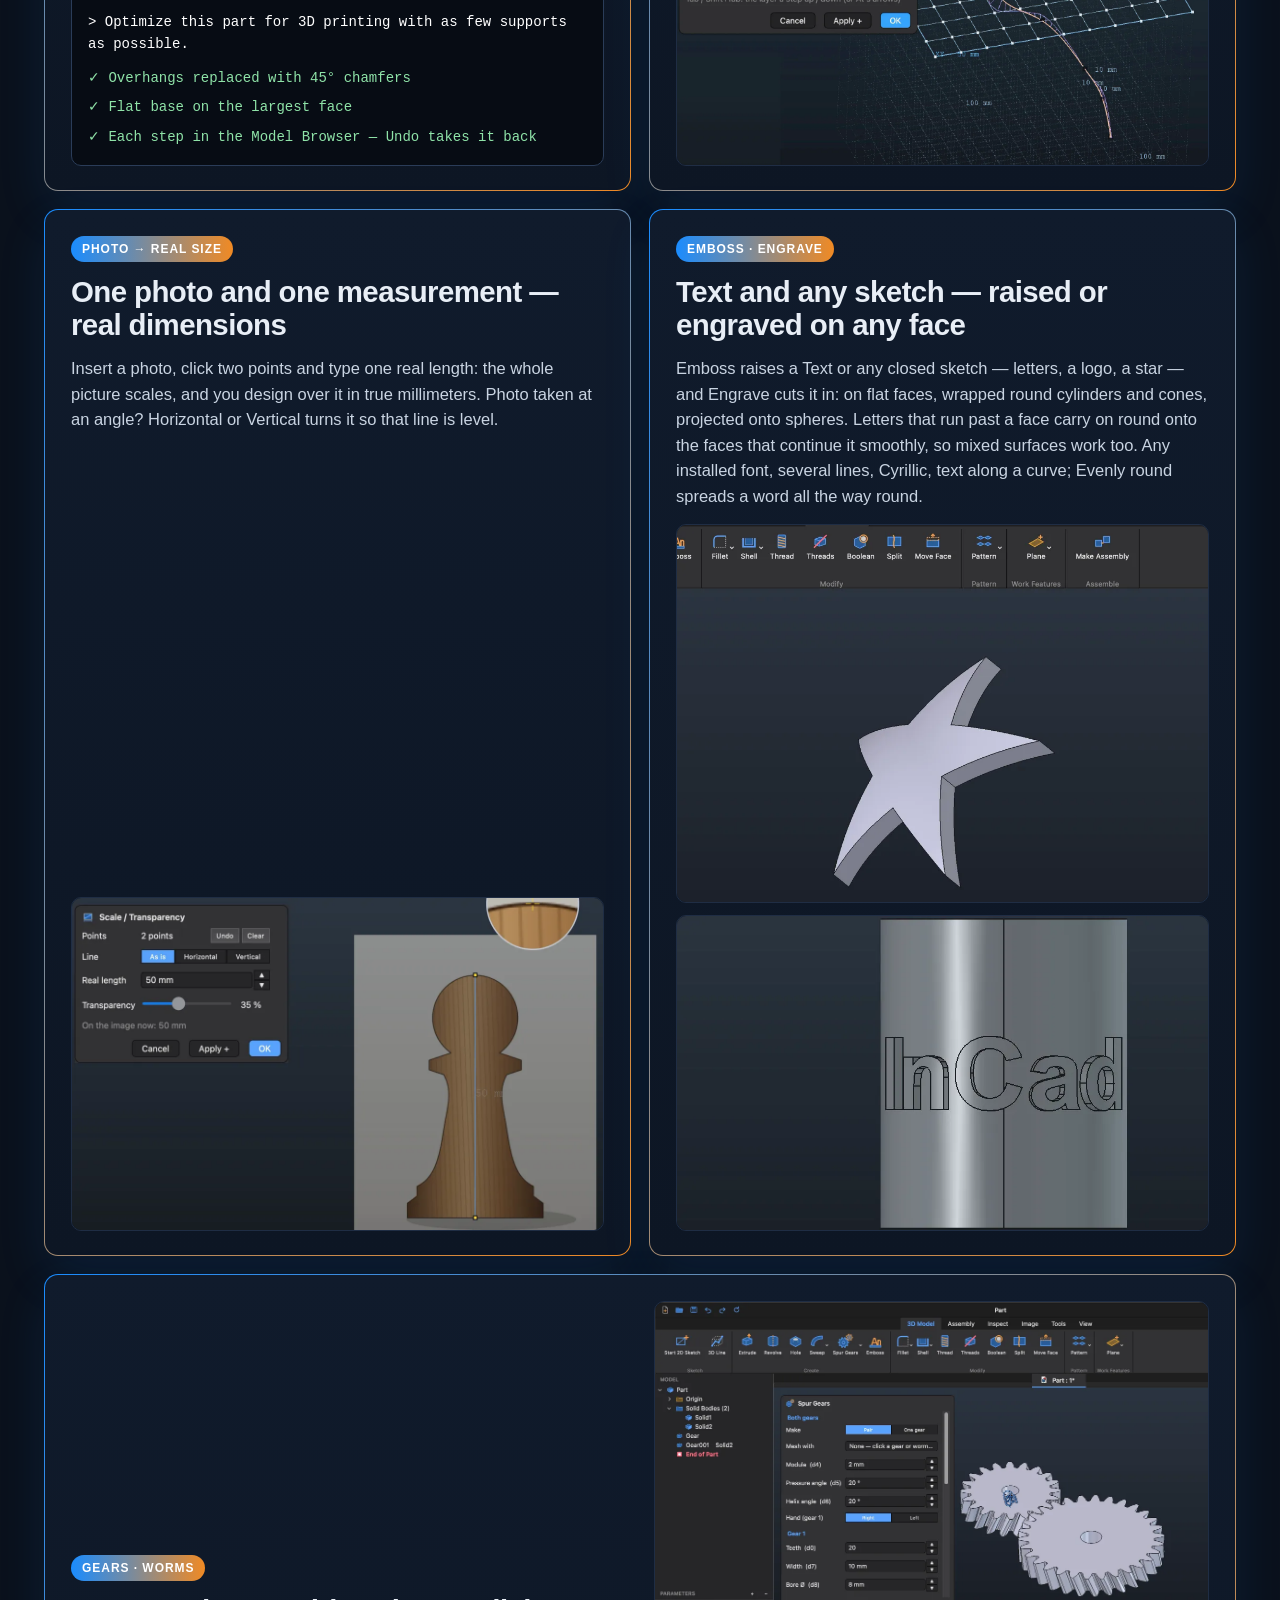
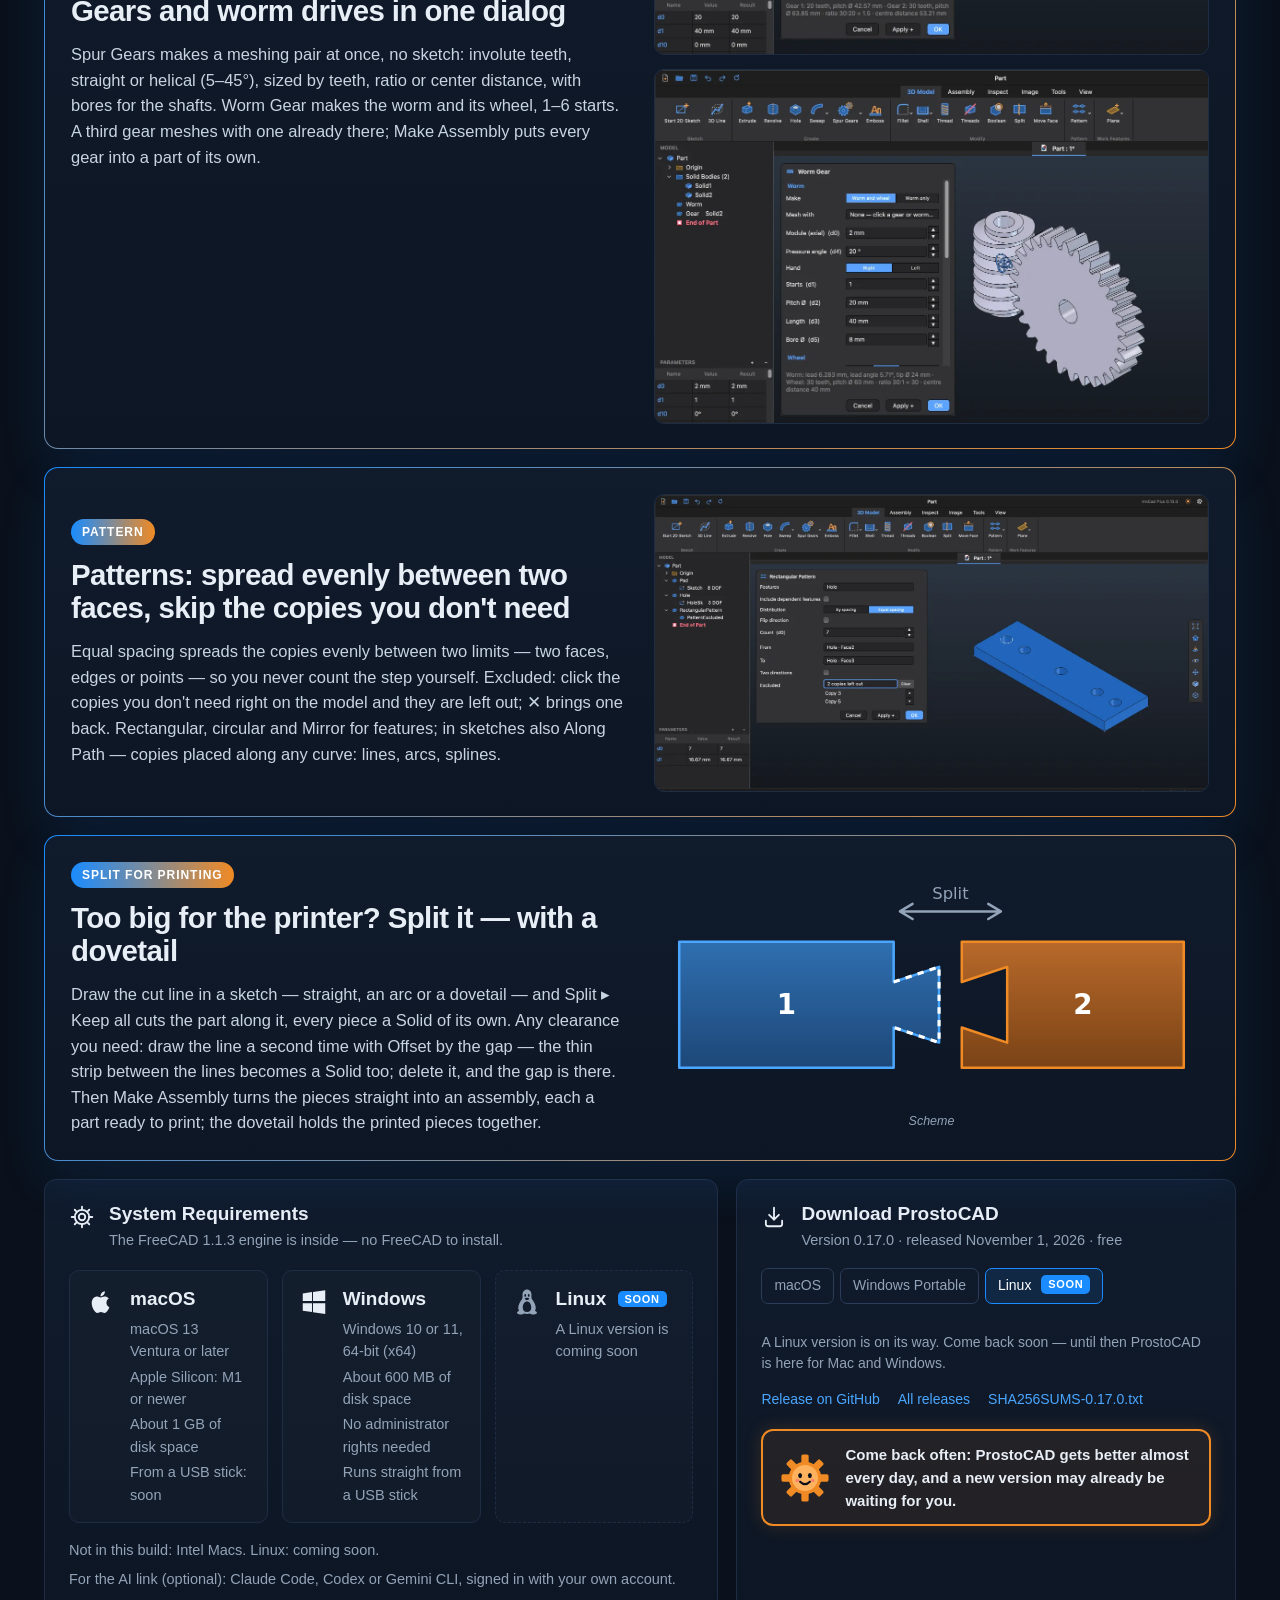
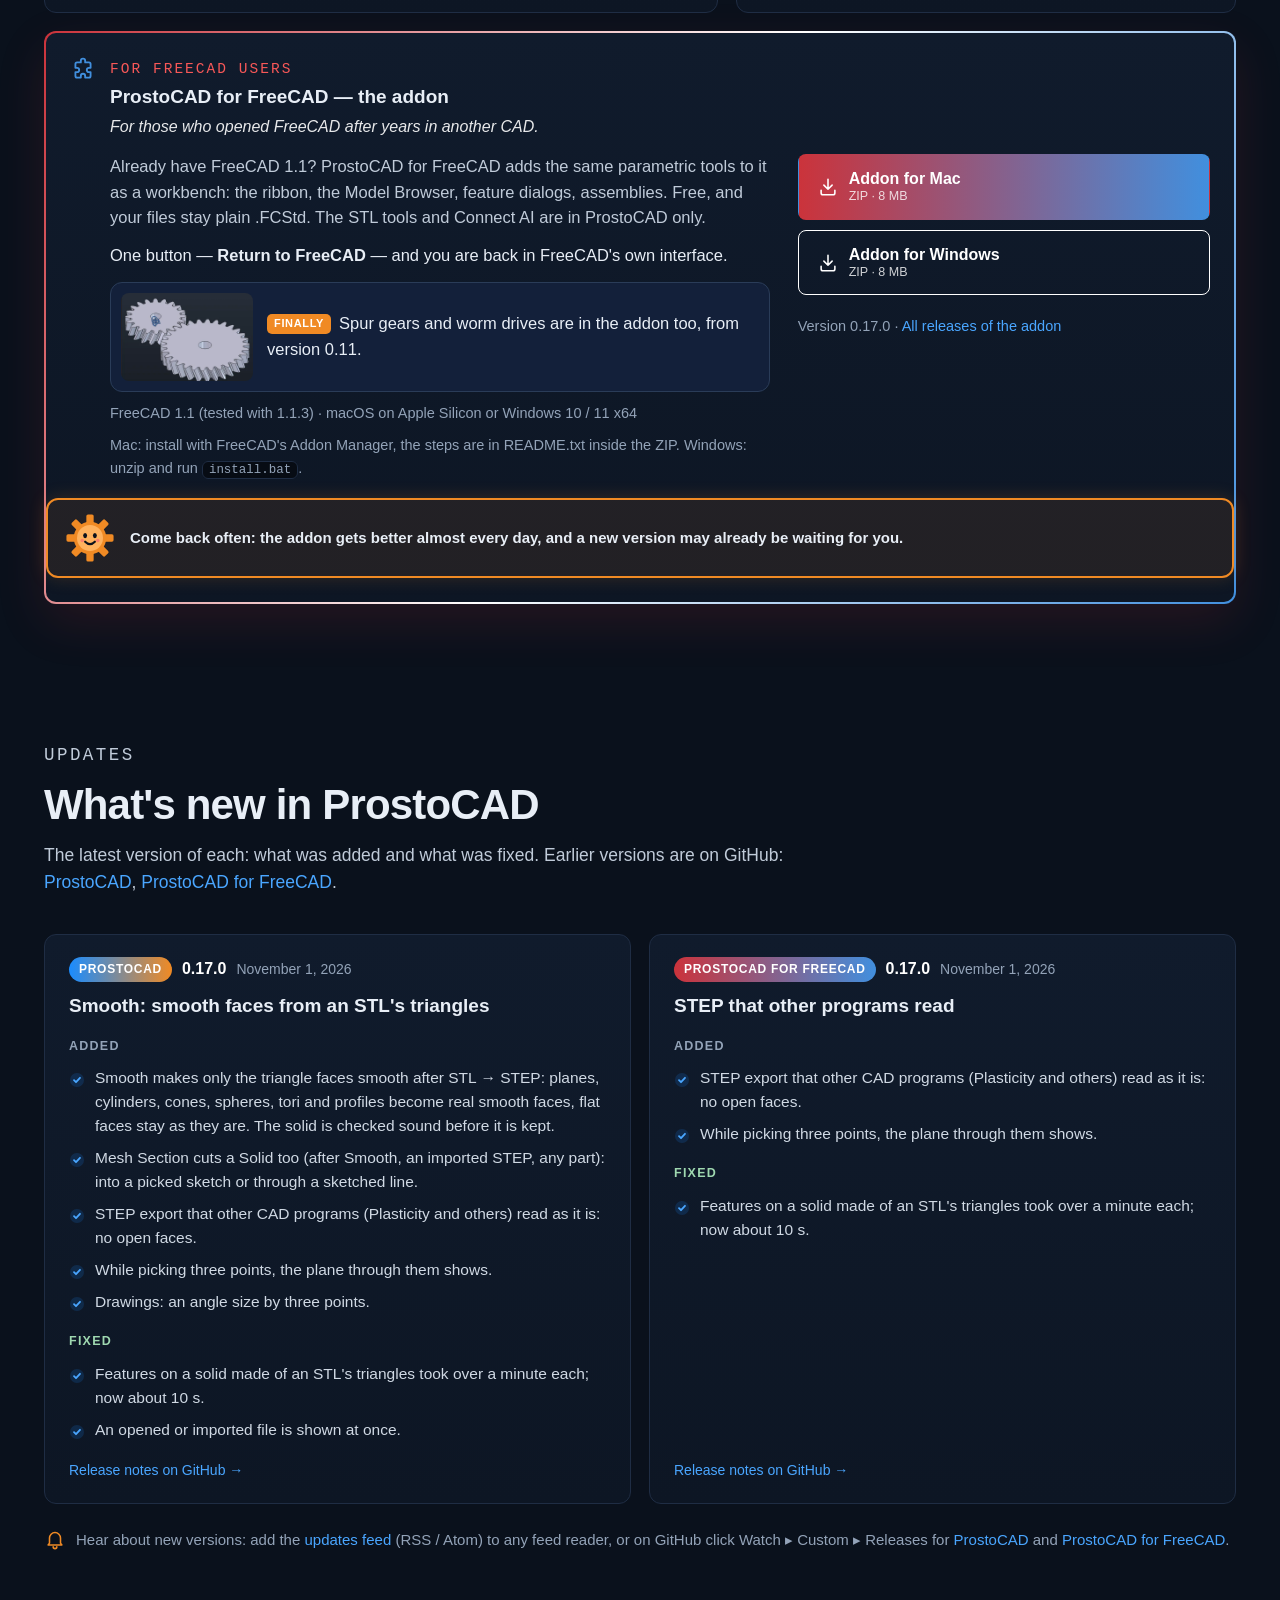
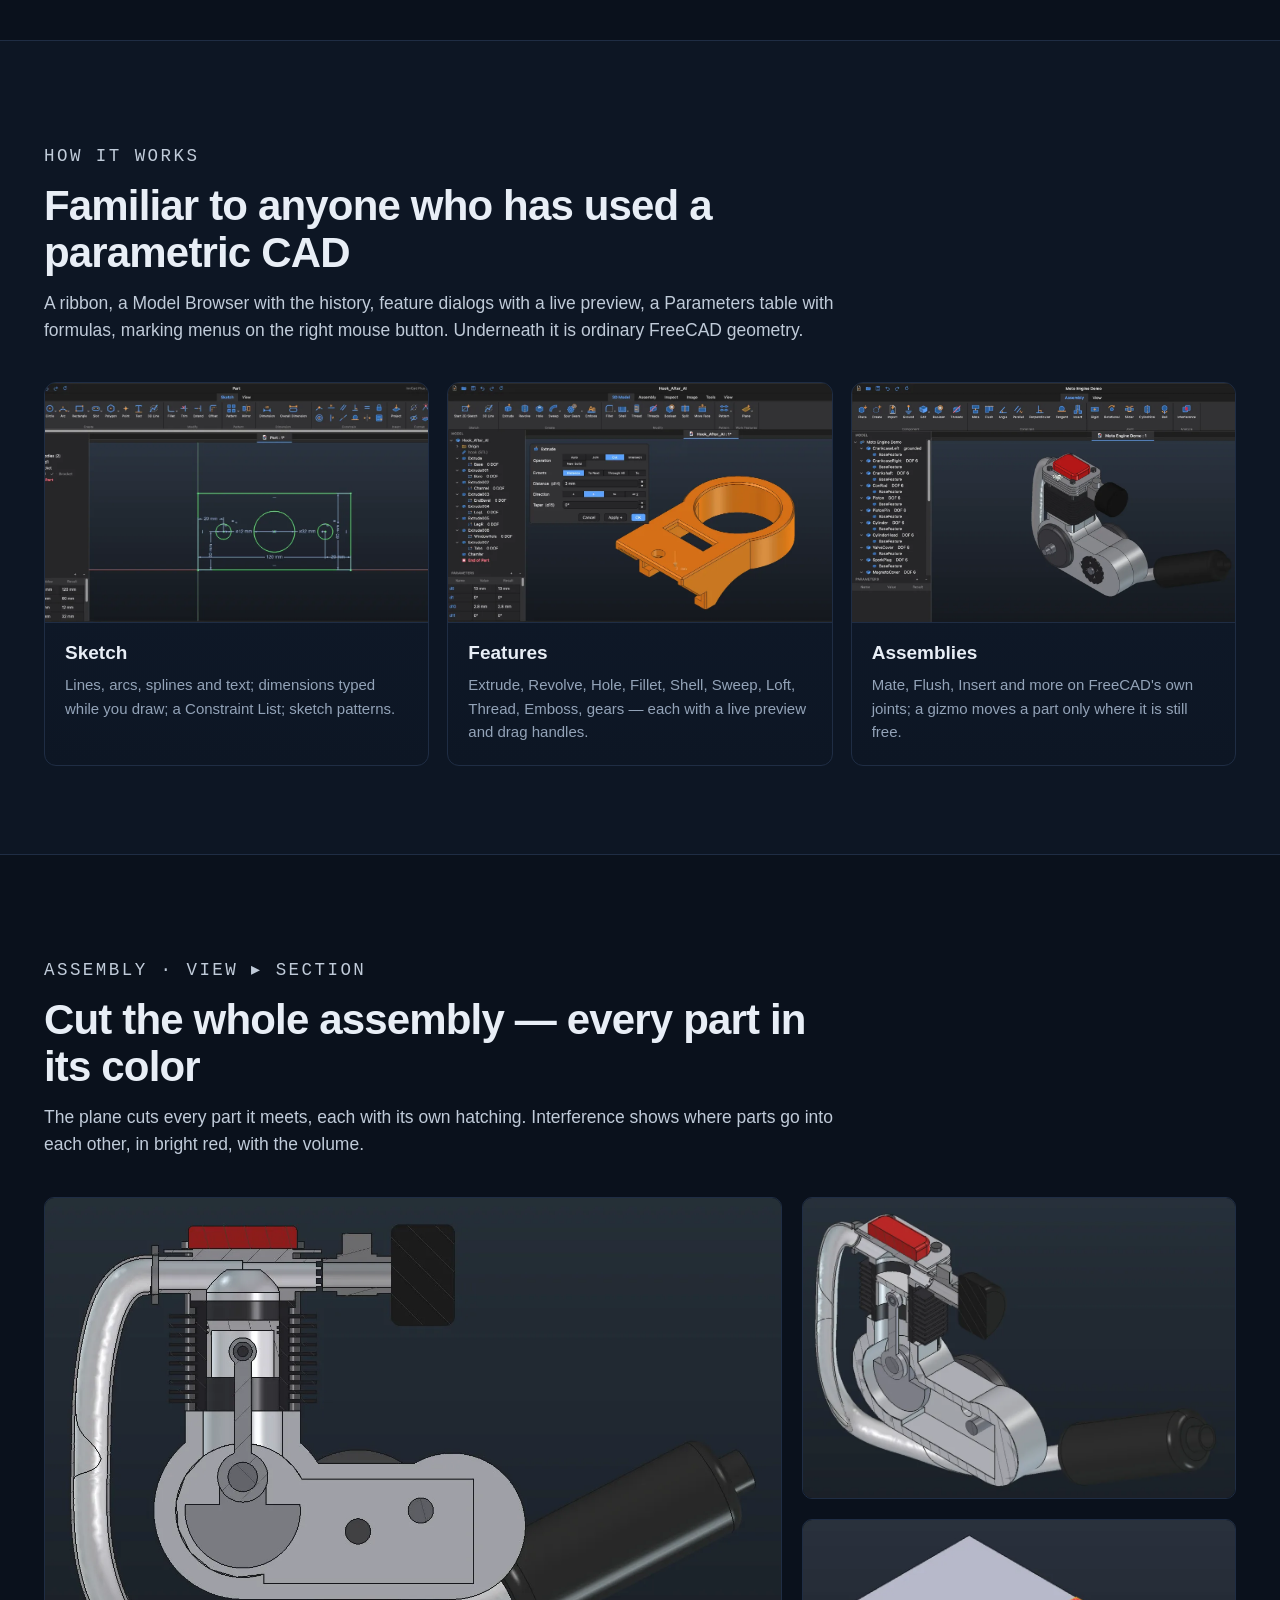
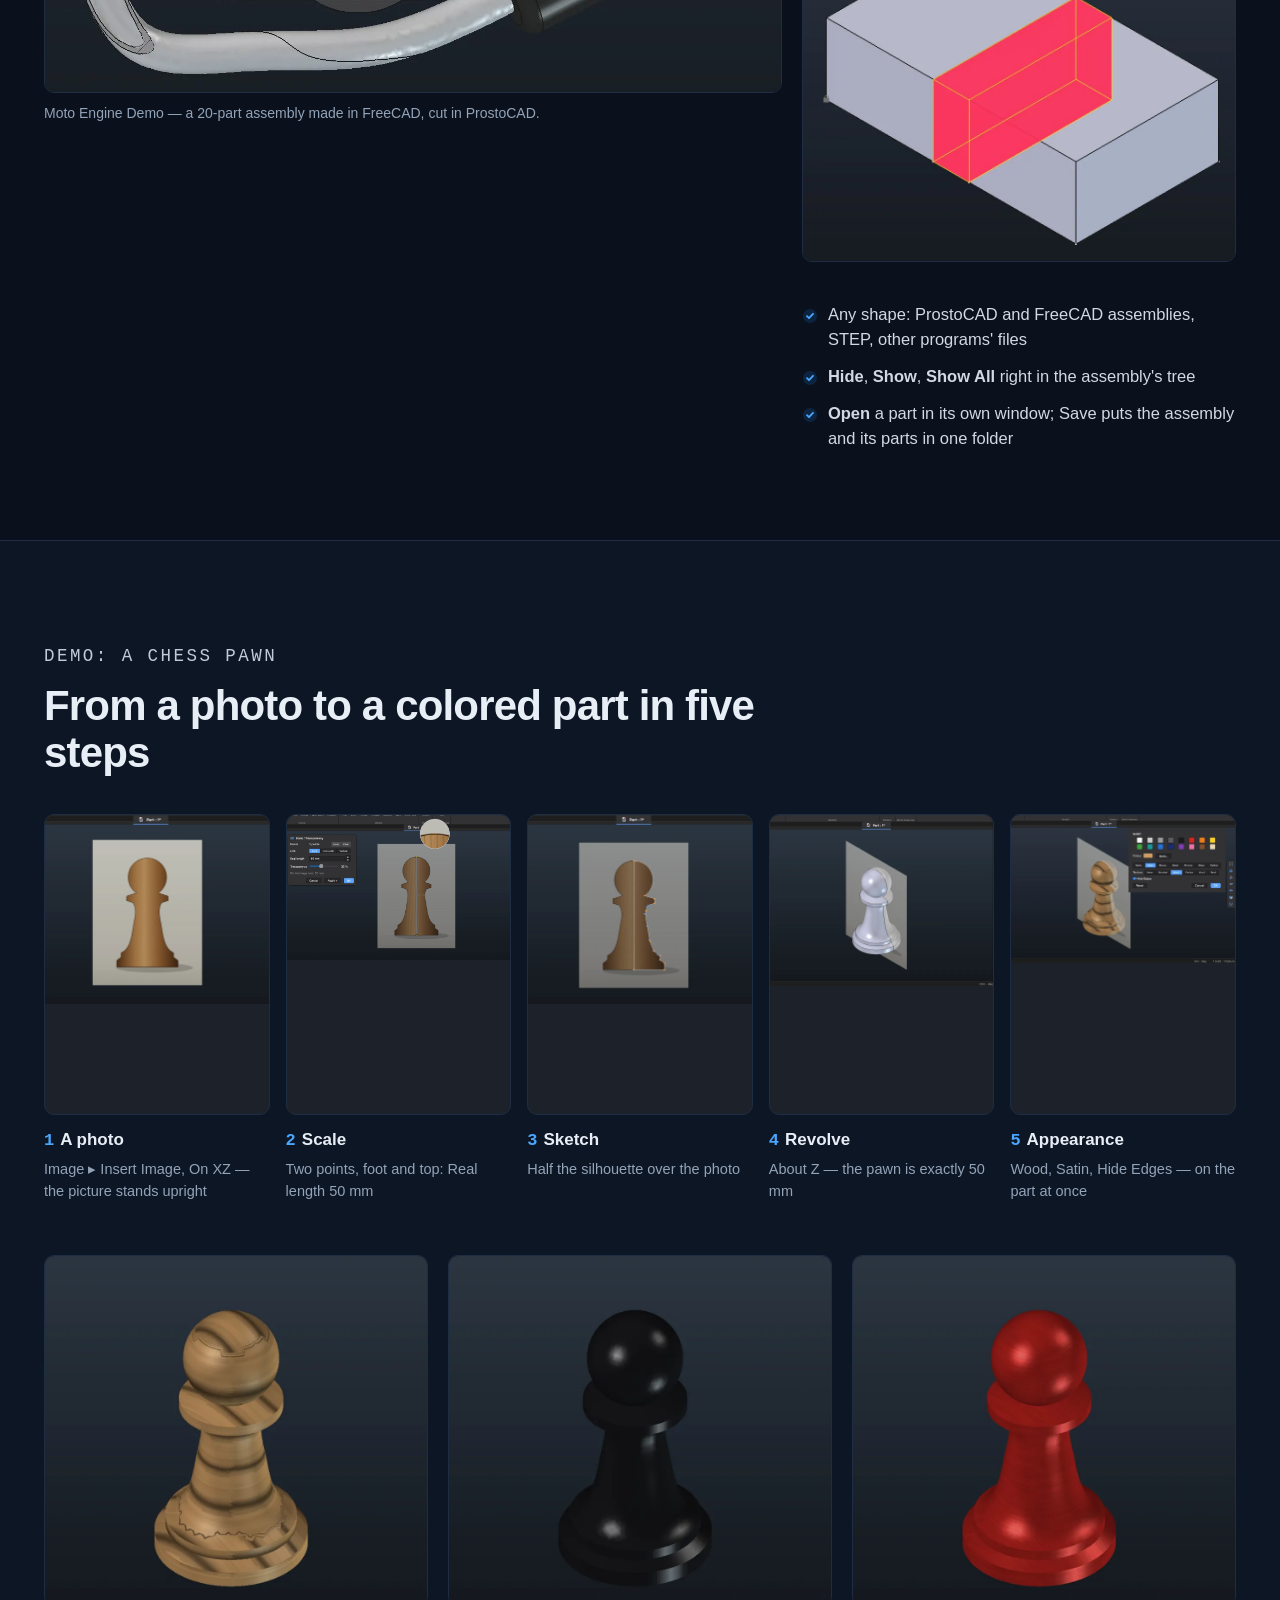
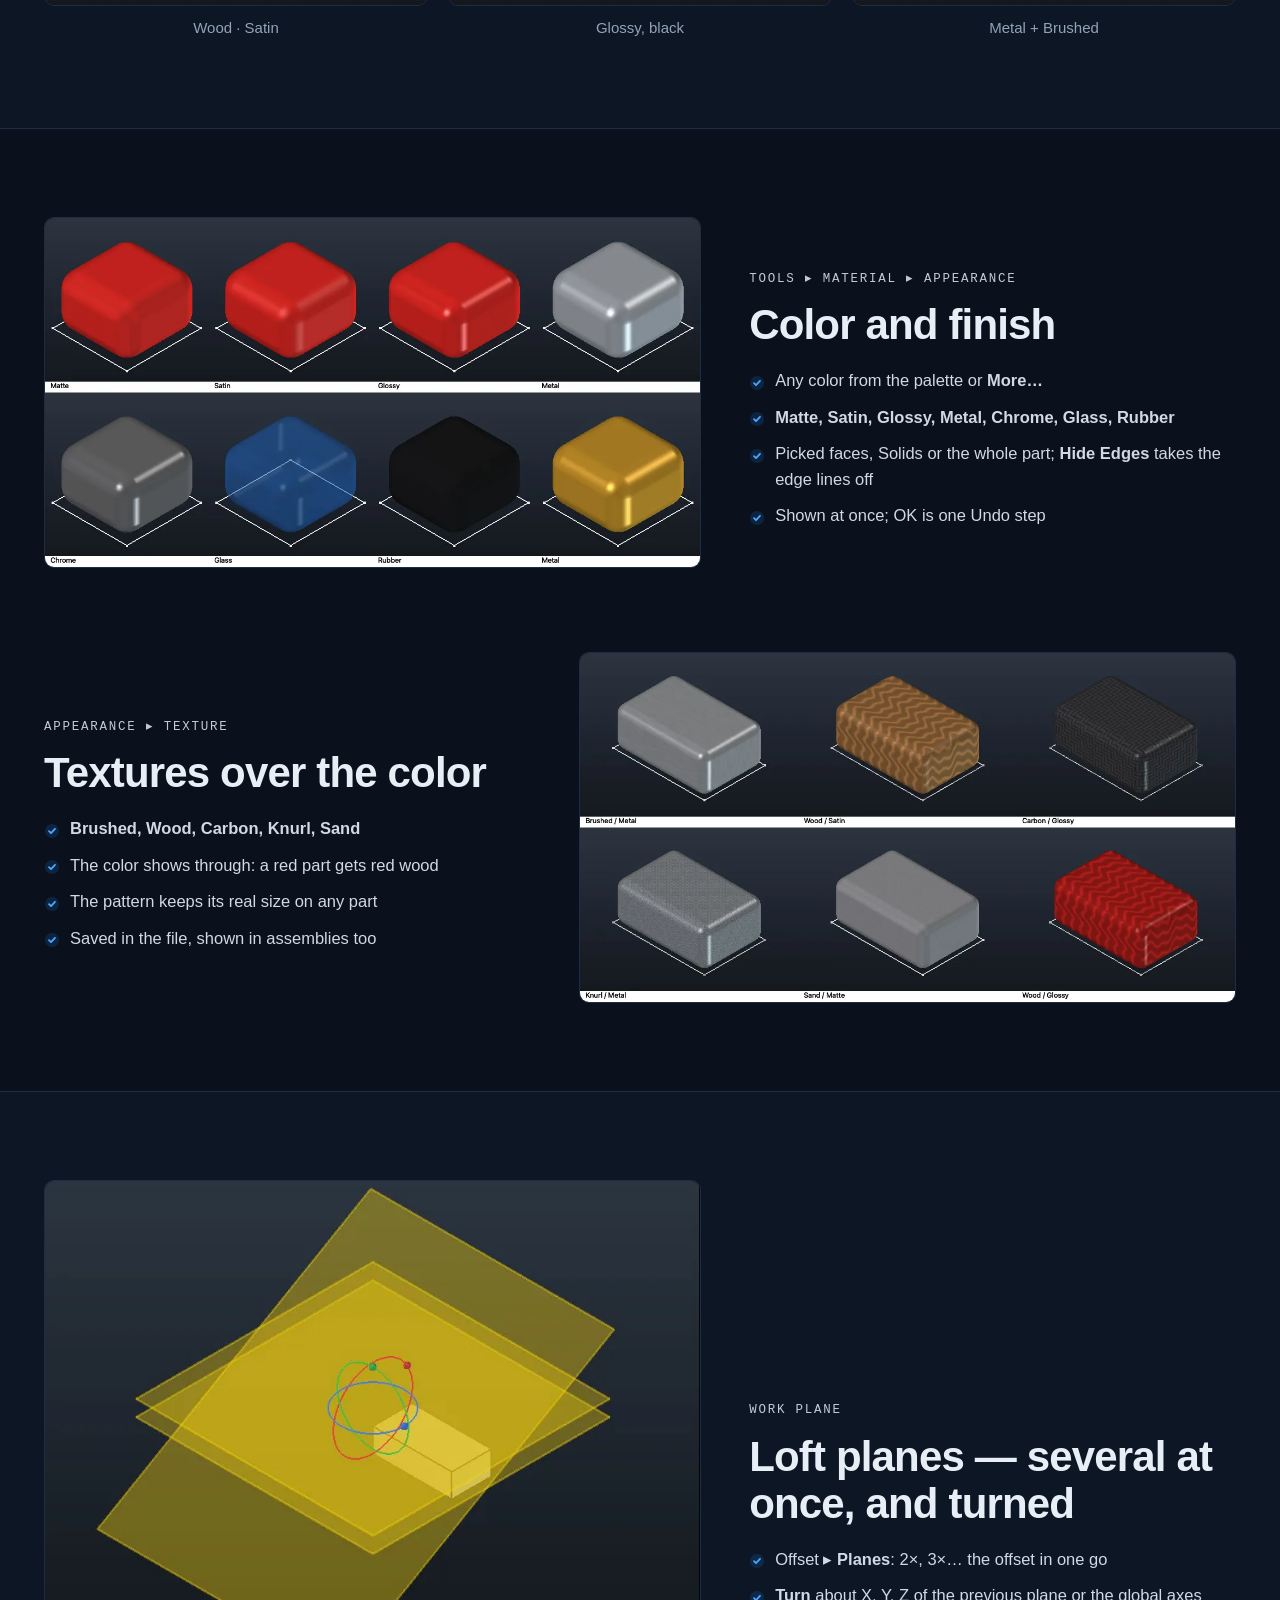
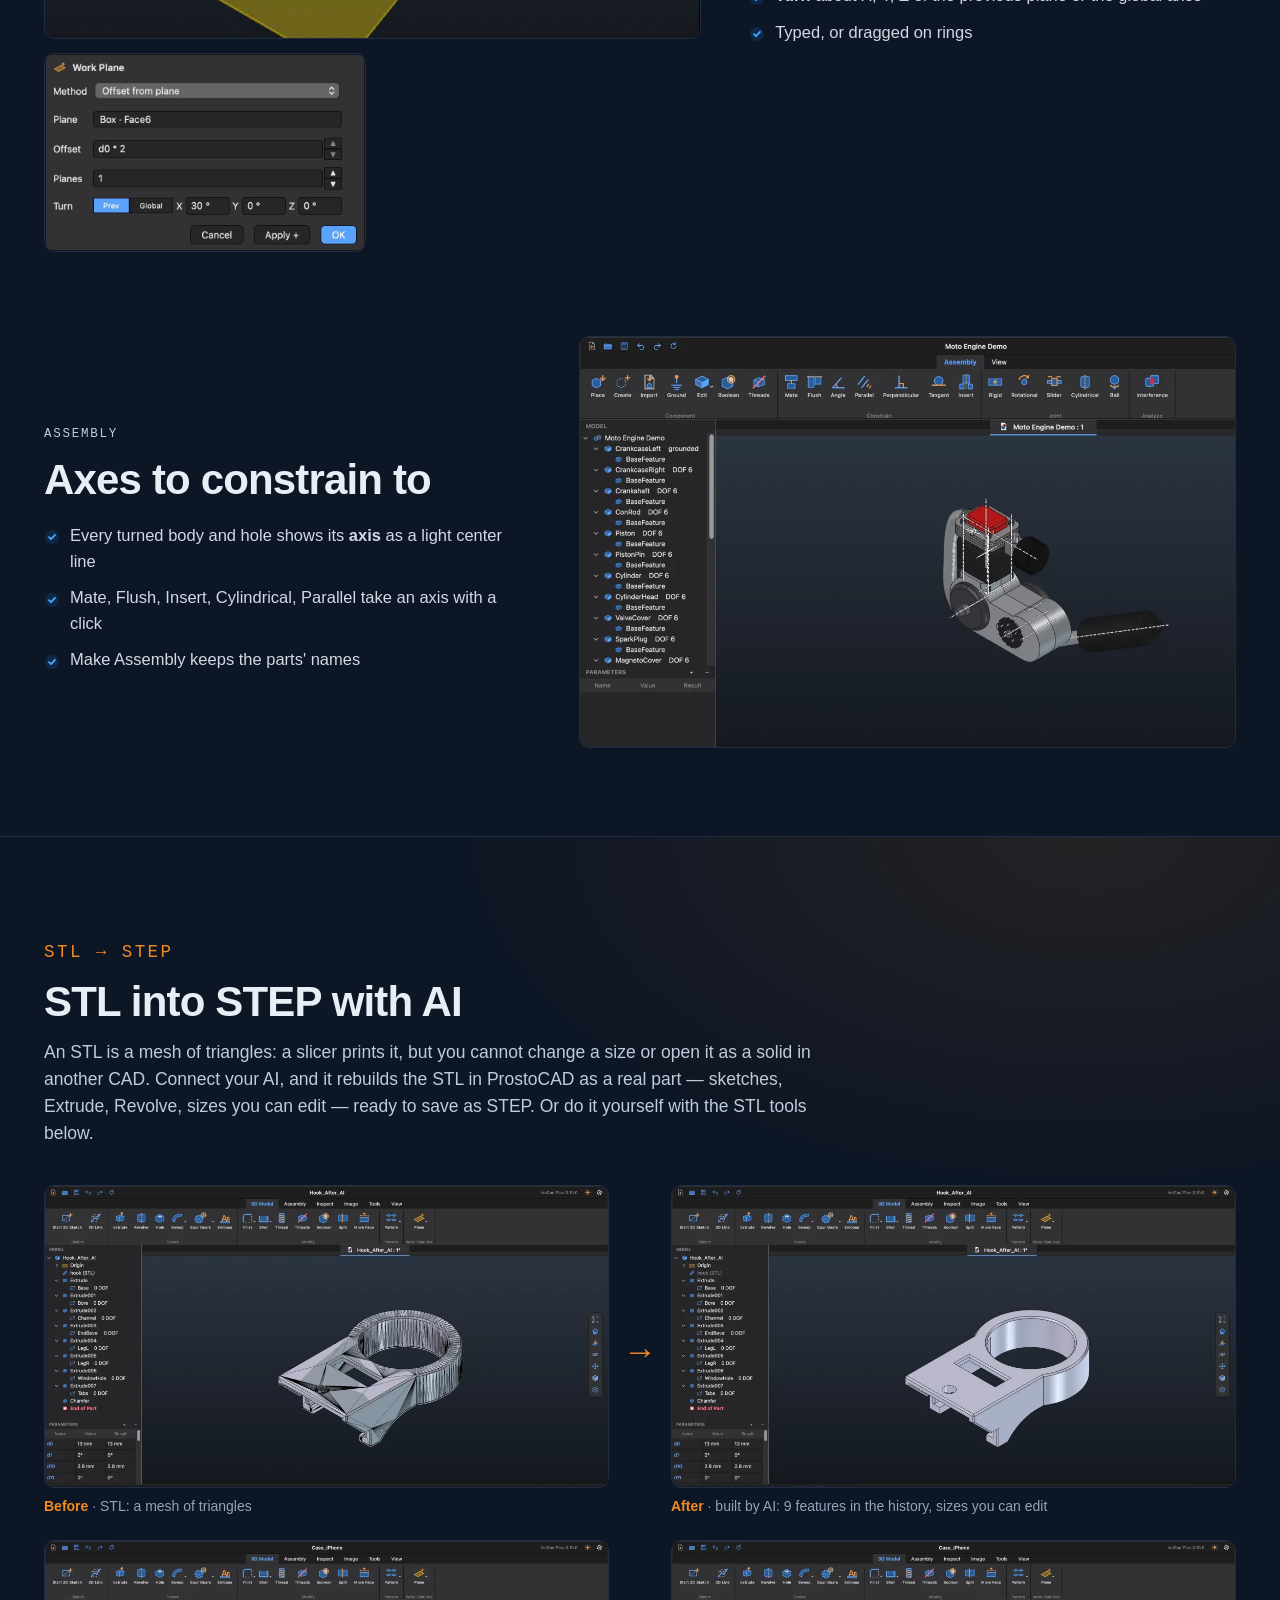
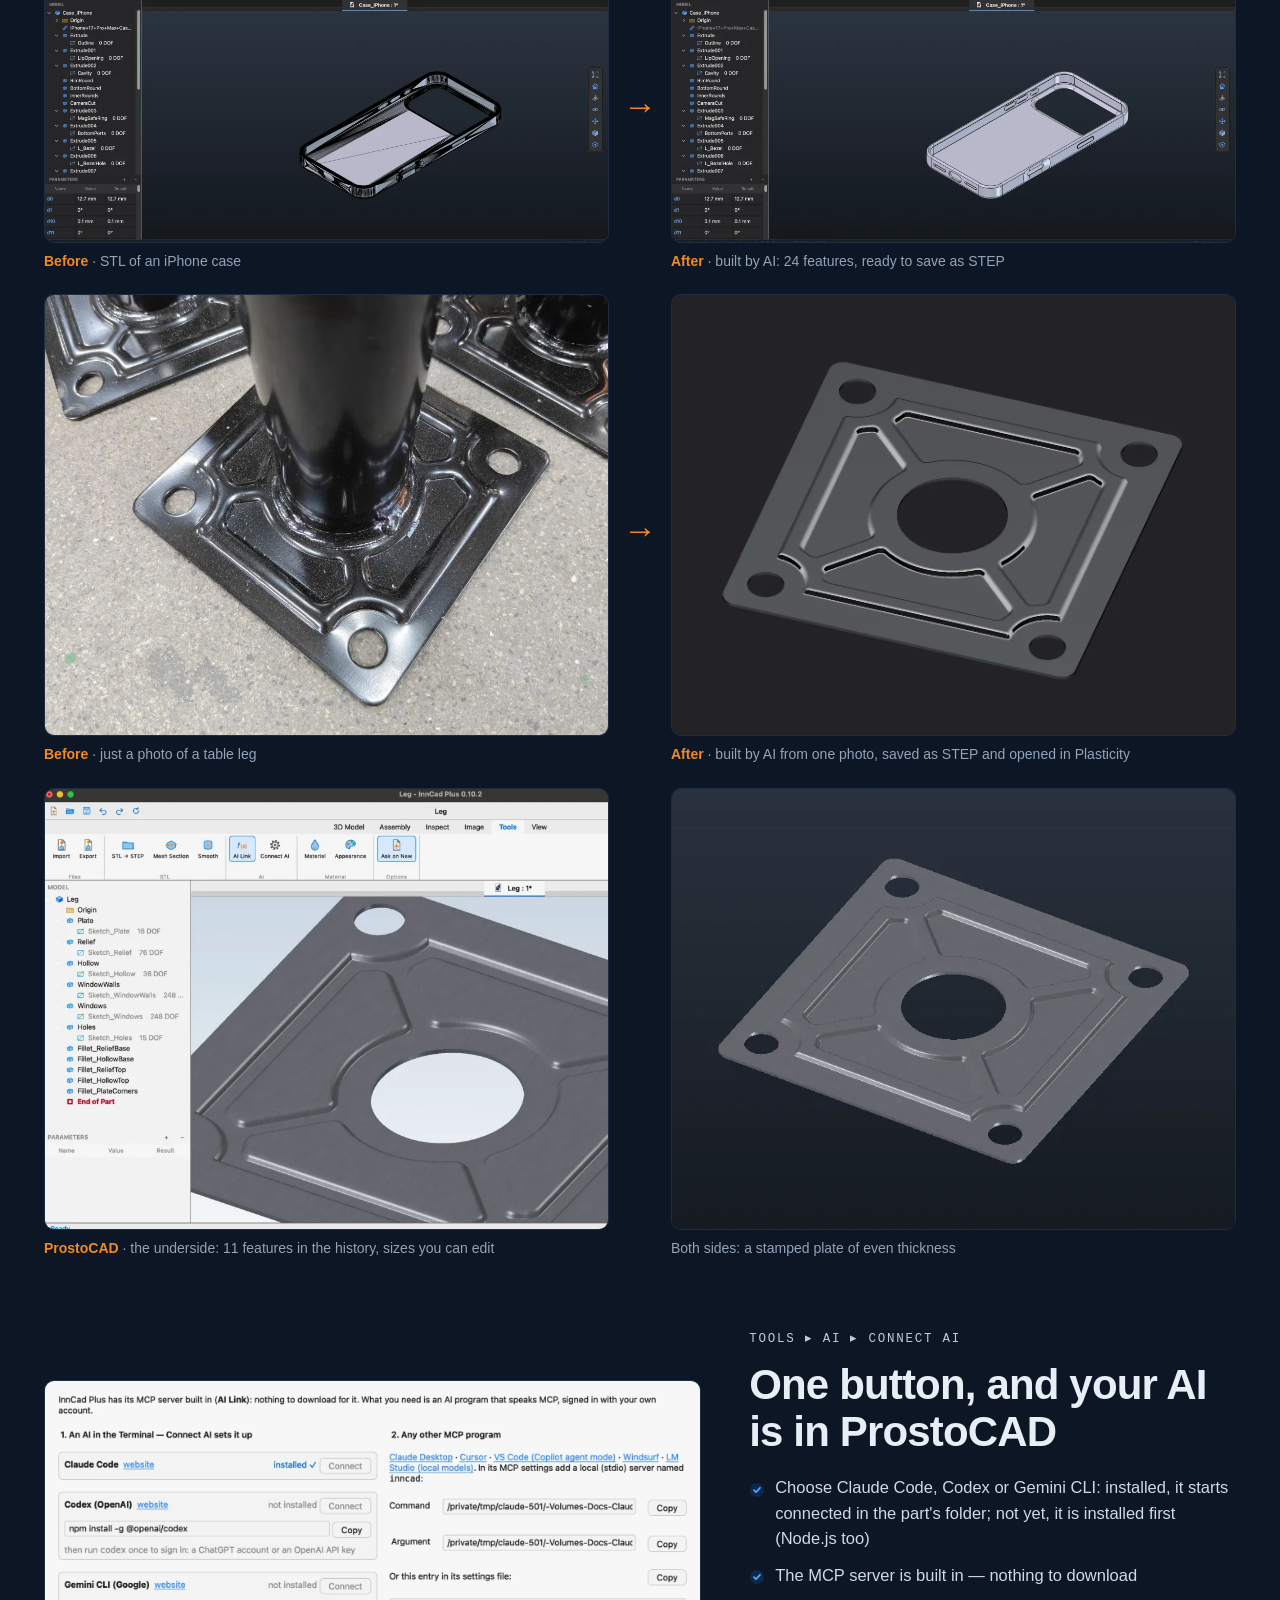
==== commit 5fa26869: "Visit statistics (GoatCounter, no cookies), download clicks counted" ====
--- a/index.html
+++ b/index.html
@@ -24,6 +24,7 @@
 <link rel="icon" href="icon.svg" type="image/svg+xml">
 <link rel="stylesheet" href="style.css?v=d6683cf0">
 <script>document.documentElement.classList.add("js")</script>
+<script data-goatcounter="https://prostocad.goatcounter.com/count" async src="//gc.zgo.at/count.js"></script>
 </head>
 <body>
 <header class="top"><div class="wrap">
@@ -187,13 +188,13 @@
         <button type="button" role="tab" data-pf="pf-linux">Linux <span class="tag-soon">soon</span></button>
       </div>
       <div class="pf" id="pf-mac"><h4>macOS</h4>
-        <a class="btn primary" href="https://github.com/Igr11/ProstoCAD-releases/releases/download/v0.17.0/ProstoCAD-0.17.0-macos-arm64.dmg"><svg class="i" viewBox="0 0 24 24" aria-hidden="true"><path d="M12 3.5v11m0 0-4.5-4.5m4.5 4.5 4.5-4.5M4.5 15.5v3a2 2 0 0 0 2 2h11a2 2 0 0 0 2-2v-3"/></svg>Download for Mac</a>
+        <a class="btn primary" href="https://github.com/Igr11/ProstoCAD-releases/releases/download/v0.17.0/ProstoCAD-0.17.0-macos-arm64.dmg" data-goatcounter-click="download-mac" data-goatcounter-title="ProstoCAD-0.17.0-macos-arm64.dmg"><svg class="i" viewBox="0 0 24 24" aria-hidden="true"><path d="M12 3.5v11m0 0-4.5-4.5m4.5 4.5 4.5-4.5M4.5 15.5v3a2 2 0 0 0 2 2h11a2 2 0 0 0 2-2v-3"/></svg>Download for Mac</a>
         <p class="file">ProstoCAD-0.17.0-macos-arm64.dmg · 200 MB</p>
         <div class="sha"><div><small>SHA-256</small><code>bec7c22148742d725650039c6374eb88a0ba11f3483a17f21a0d3c24e6cf9fff</code></div>
           <button class="copy" type="button" data-copy="bec7c22148742d725650039c6374eb88a0ba11f3483a17f21a0d3c24e6cf9fff" data-ok="Copied" aria-label="Copy SHA-256"><svg class="i" viewBox="0 0 24 24" aria-hidden="true"><rect x="8.5" y="8.5" width="11.5" height="11.5" rx="2"/><path d="M15.5 8.5V5.5A1.5 1.5 0 0 0 14 4H5.5A1.5 1.5 0 0 0 4 5.5V14a1.5 1.5 0 0 0 1.5 1.5h3"/></svg></button></div>
         <p class="note">Drag ProstoCAD.app onto Applications. The first time, macOS asks to confirm: <a href="#faq-mac">Open Anyway</a>.</p></div>
       <div class="pf" id="pf-zip"><h4>Windows Portable</h4>
-        <a class="btn primary" href="https://github.com/Igr11/ProstoCAD-releases/releases/download/v0.17.0/ProstoCAD-0.17.0-windows-x64.zip"><svg class="i" viewBox="0 0 24 24" aria-hidden="true"><path d="M12 3.5v11m0 0-4.5-4.5m4.5 4.5 4.5-4.5M4.5 15.5v3a2 2 0 0 0 2 2h11a2 2 0 0 0 2-2v-3"/></svg>Download Windows Portable</a>
+        <a class="btn primary" href="https://github.com/Igr11/ProstoCAD-releases/releases/download/v0.17.0/ProstoCAD-0.17.0-windows-x64.zip" data-goatcounter-click="download-win" data-goatcounter-title="ProstoCAD-0.17.0-windows-x64.zip"><svg class="i" viewBox="0 0 24 24" aria-hidden="true"><path d="M12 3.5v11m0 0-4.5-4.5m4.5 4.5 4.5-4.5M4.5 15.5v3a2 2 0 0 0 2 2h11a2 2 0 0 0 2-2v-3"/></svg>Download Windows Portable</a>
         <p class="file">ProstoCAD-0.17.0-windows-x64.zip · 213 MB</p>
         <div class="sha"><div><small>SHA-256</small><code>d6b8b62a4649683b79ccdb17ef64791c3fdf59bc89ab873409482ead7f8bb380</code></div>
           <button class="copy" type="button" data-copy="d6b8b62a4649683b79ccdb17ef64791c3fdf59bc89ab873409482ead7f8bb380" data-ok="Copied" aria-label="Copy SHA-256"><svg class="i" viewBox="0 0 24 24" aria-hidden="true"><rect x="8.5" y="8.5" width="11.5" height="11.5" rx="2"/><path d="M15.5 8.5V5.5A1.5 1.5 0 0 0 14 4H5.5A1.5 1.5 0 0 0 4 5.5V14a1.5 1.5 0 0 0 1.5 1.5h3"/></svg></button></div>
@@ -221,8 +222,8 @@
         <p class="note">Mac: install with FreeCAD's Addon Manager, the steps are in README.txt inside the ZIP. Windows: unzip and run <code>install.bat</code>.</p>
       </div>
       <div class="addon-dl">
-        <a class="btn primary" href="https://github.com/Igr11/ProstoCAD/releases/download/v0.17.0/ProstoCAD-FreeCAD-0.17.0-2026-11-01-20f565d-macOS-arm64.zip"><svg class="i" viewBox="0 0 24 24" aria-hidden="true"><path d="M12 3.5v11m0 0-4.5-4.5m4.5 4.5 4.5-4.5M4.5 15.5v3a2 2 0 0 0 2 2h11a2 2 0 0 0 2-2v-3"/></svg><span>Addon for Mac<small>ZIP · 8 MB</small></span></a>
-        <a class="btn outline" href="https://github.com/Igr11/ProstoCAD/releases/download/v0.17.0/ProstoCAD-FreeCAD-0.17.0-2026-11-01-20f565d-Windows-x64.zip"><svg class="i" viewBox="0 0 24 24" aria-hidden="true"><path d="M12 3.5v11m0 0-4.5-4.5m4.5 4.5 4.5-4.5M4.5 15.5v3a2 2 0 0 0 2 2h11a2 2 0 0 0 2-2v-3"/></svg><span>Addon for Windows<small>ZIP · 8 MB</small></span></a>
+        <a class="btn primary" href="https://github.com/Igr11/ProstoCAD/releases/download/v0.17.0/ProstoCAD-FreeCAD-0.17.0-2026-11-01-20f565d-macOS-arm64.zip" data-goatcounter-click="download-addon-mac" data-goatcounter-title="ProstoCAD-FreeCAD-0.17.0-2026-11-01-20f565d-macOS-arm64.zip"><svg class="i" viewBox="0 0 24 24" aria-hidden="true"><path d="M12 3.5v11m0 0-4.5-4.5m4.5 4.5 4.5-4.5M4.5 15.5v3a2 2 0 0 0 2 2h11a2 2 0 0 0 2-2v-3"/></svg><span>Addon for Mac<small>ZIP · 8 MB</small></span></a>
+        <a class="btn outline" href="https://github.com/Igr11/ProstoCAD/releases/download/v0.17.0/ProstoCAD-FreeCAD-0.17.0-2026-11-01-20f565d-Windows-x64.zip" data-goatcounter-click="download-addon-win" data-goatcounter-title="ProstoCAD-FreeCAD-0.17.0-2026-11-01-20f565d-Windows-x64.zip"><svg class="i" viewBox="0 0 24 24" aria-hidden="true"><path d="M12 3.5v11m0 0-4.5-4.5m4.5 4.5 4.5-4.5M4.5 15.5v3a2 2 0 0 0 2 2h11a2 2 0 0 0 2-2v-3"/></svg><span>Addon for Windows<small>ZIP · 8 MB</small></span></a>
         <p class="note">Version 0.17.0 · <a href="https://github.com/Igr11/ProstoCAD/releases">All releases of the addon</a></p>
       </div>
     </div>
@@ -558,13 +559,13 @@
         <a class="more" href="files/ProstoCAD-manual.pdf">Open the manual →</a></div>
       <div class="guides">
         <div class="guide"><div class="shot"><a class="zoom" href="img/g_windows.webp?v=f2e2d20e"><img src="img/g_windows.webp?v=f2e2d20e" alt="User Manual (Windows)" width="480" height="270" loading="lazy" decoding="async"></a></div><div><h3><svg class="i" viewBox="0 0 24 24" aria-hidden="true"><rect x="3" y="4" width="18" height="12.5" rx="1.5"/><path d="M8.5 20.5h7M12 16.5v4"/></svg>User Manual (Windows)</h3><p>The same manual with Windows keys, paths and install.</p>
-        <div class="links"><a href="files/ProstoCAD-manual-windows.pdf">English <small>PDF · 619 KB</small></a><a href="files/ProstoCAD-manual-windows_ru.pdf">Русский <small>PDF · 1 MB</small></a></div></div></div>
+        <div class="links"><a href="files/ProstoCAD-manual-windows.pdf" data-goatcounter-click="pdf-ProstoCAD-manual-windows.pdf">English <small>PDF · 619 KB</small></a><a href="files/ProstoCAD-manual-windows_ru.pdf" data-goatcounter-click="pdf-ProstoCAD-manual-windows_ru.pdf">Русский <small>PDF · 1 MB</small></a></div></div></div>
         <div class="guide"><div class="shot"><a class="zoom" href="img/g_manual.webp?v=07d80746"><img src="img/g_manual.webp?v=07d80746" alt="User Manual (Mac)" width="480" height="270" loading="lazy" decoding="async"></a></div><div><h3><svg class="i" viewBox="0 0 24 24" aria-hidden="true"><path d="M14 3H6.5A1.5 1.5 0 0 0 5 4.5v15A1.5 1.5 0 0 0 6.5 21h11a1.5 1.5 0 0 0 1.5-1.5V8z"/><path d="M14 3v5h5M8.5 12.5h7M8.5 16h7"/></svg>User Manual (Mac)</h3><p>Every tool step by step, with the STL and AI chapter.</p>
-        <div class="links"><a href="files/ProstoCAD-manual.pdf">English <small>PDF · 614 KB</small></a><a href="files/ProstoCAD-manual_ru.pdf">Русский <small>PDF · 1 MB</small></a></div></div></div>
+        <div class="links"><a href="files/ProstoCAD-manual.pdf" data-goatcounter-click="pdf-ProstoCAD-manual.pdf">English <small>PDF · 614 KB</small></a><a href="files/ProstoCAD-manual_ru.pdf" data-goatcounter-click="pdf-ProstoCAD-manual_ru.pdf">Русский <small>PDF · 1 MB</small></a></div></div></div>
         <div class="guide"><div class="shot"><a class="zoom" href="img/g_quick.webp?v=29779fe4"><img src="img/g_quick.webp?v=29779fe4" alt="Quick Start" width="480" height="270" loading="lazy" decoding="async"></a></div><div><h3><svg class="i" viewBox="0 0 24 24" aria-hidden="true"><path d="M3 5.5c3-1.3 6-1.3 9 .5 3-1.8 6-1.8 9-.5v13c-3-1.3-6-1.3-9 .5-3-1.8-6-1.8-9-.5z"/><path d="M12 6v13"/></svg>Quick Start</h3><p>Install, the window, the mouse and your first part — two pages.</p>
-        <div class="links"><a href="files/ProstoCAD-quickstart_en.pdf">English <small>PDF · 168 KB</small></a><a href="files/ProstoCAD-quickstart_ru.pdf">Русский <small>PDF · 190 KB</small></a><a href="files/ProstoCAD-quickstart_de.pdf">Deutsch <small>PDF · 170 KB</small></a><a href="files/ProstoCAD-quickstart_zh.pdf">中文 <small>PDF · 306 KB</small></a><a href="files/ProstoCAD-quickstart_hi.pdf">हिन्दी <small>PDF · 215 KB</small></a></div></div></div>
+        <div class="links"><a href="files/ProstoCAD-quickstart_en.pdf" data-goatcounter-click="pdf-ProstoCAD-quickstart_en.pdf">English <small>PDF · 168 KB</small></a><a href="files/ProstoCAD-quickstart_ru.pdf" data-goatcounter-click="pdf-ProstoCAD-quickstart_ru.pdf">Русский <small>PDF · 190 KB</small></a><a href="files/ProstoCAD-quickstart_de.pdf" data-goatcounter-click="pdf-ProstoCAD-quickstart_de.pdf">Deutsch <small>PDF · 170 KB</small></a><a href="files/ProstoCAD-quickstart_zh.pdf" data-goatcounter-click="pdf-ProstoCAD-quickstart_zh.pdf">中文 <small>PDF · 306 KB</small></a><a href="files/ProstoCAD-quickstart_hi.pdf" data-goatcounter-click="pdf-ProstoCAD-quickstart_hi.pdf">हिन्दी <small>PDF · 215 KB</small></a></div></div></div>
         <div class="guide"><div class="shot"><a class="zoom" href="img/g_news.webp?v=c67c613e"><img src="img/g_news.webp?v=c67c613e" alt="What&#x27;s New" width="480" height="256" loading="lazy" decoding="async"></a></div><div><h3><svg class="i" viewBox="0 0 24 24" aria-hidden="true"><path d="m12 3 9 4.8-9 4.8-9-4.8z"/><path d="m3 12.2 9 4.8 9-4.8M3 16.4l9 4.8 9-4.8"/></svg>What's New</h3><p>Slides of what came in 0.17.0 and before.</p>
-        <div class="links"><a href="files/InnCadPlus-whats-new_en.pdf">English <small>PDF · 2 MB</small></a><a href="files/InnCadPlus-whats-new_ru.pdf">Русский <small>PDF · 3 MB</small></a><a href="files/InnCadPlus-whats-new_de.pdf">Deutsch <small>PDF · 2 MB</small></a><a href="files/InnCadPlus-whats-new_zh.pdf">中文 <small>PDF · 2 MB</small></a><a href="files/InnCadPlus-whats-new_hi.pdf">हिन्दी <small>PDF · 2 MB</small></a></div></div></div>
+        <div class="links"><a href="files/InnCadPlus-whats-new_en.pdf" data-goatcounter-click="pdf-InnCadPlus-whats-new_en.pdf">English <small>PDF · 2 MB</small></a><a href="files/InnCadPlus-whats-new_ru.pdf" data-goatcounter-click="pdf-InnCadPlus-whats-new_ru.pdf">Русский <small>PDF · 3 MB</small></a><a href="files/InnCadPlus-whats-new_de.pdf" data-goatcounter-click="pdf-InnCadPlus-whats-new_de.pdf">Deutsch <small>PDF · 2 MB</small></a><a href="files/InnCadPlus-whats-new_zh.pdf" data-goatcounter-click="pdf-InnCadPlus-whats-new_zh.pdf">中文 <small>PDF · 2 MB</small></a><a href="files/InnCadPlus-whats-new_hi.pdf" data-goatcounter-click="pdf-InnCadPlus-whats-new_hi.pdf">हिन्दी <small>PDF · 2 MB</small></a></div></div></div>
       </div>
     </div>
 
@@ -605,7 +606,7 @@
   <div>
     <p>ProstoCAD is built on <a href="https://www.freecad.org">FreeCAD</a>, Open CASCADE and Qt. It is an independent project, not made by the FreeCAD team.</p>
     <p>All screenshots on this site are real: they were made in ProstoCAD and its FreeCAD addon.</p>
-    <p>This site sets no cookies and has no tracking or ads.</p>
+    <p>This site sets no cookies and shows no ads. Visits are counted anonymously, for statistics only (GoatCounter), with no personal data.</p>
     <p><a href="licenses/">Licenses and source code</a> · the ProstoCAD for FreeCAD workbench is open source (LGPL 2.1 or later)</p>
   </div>
 </div></footer>
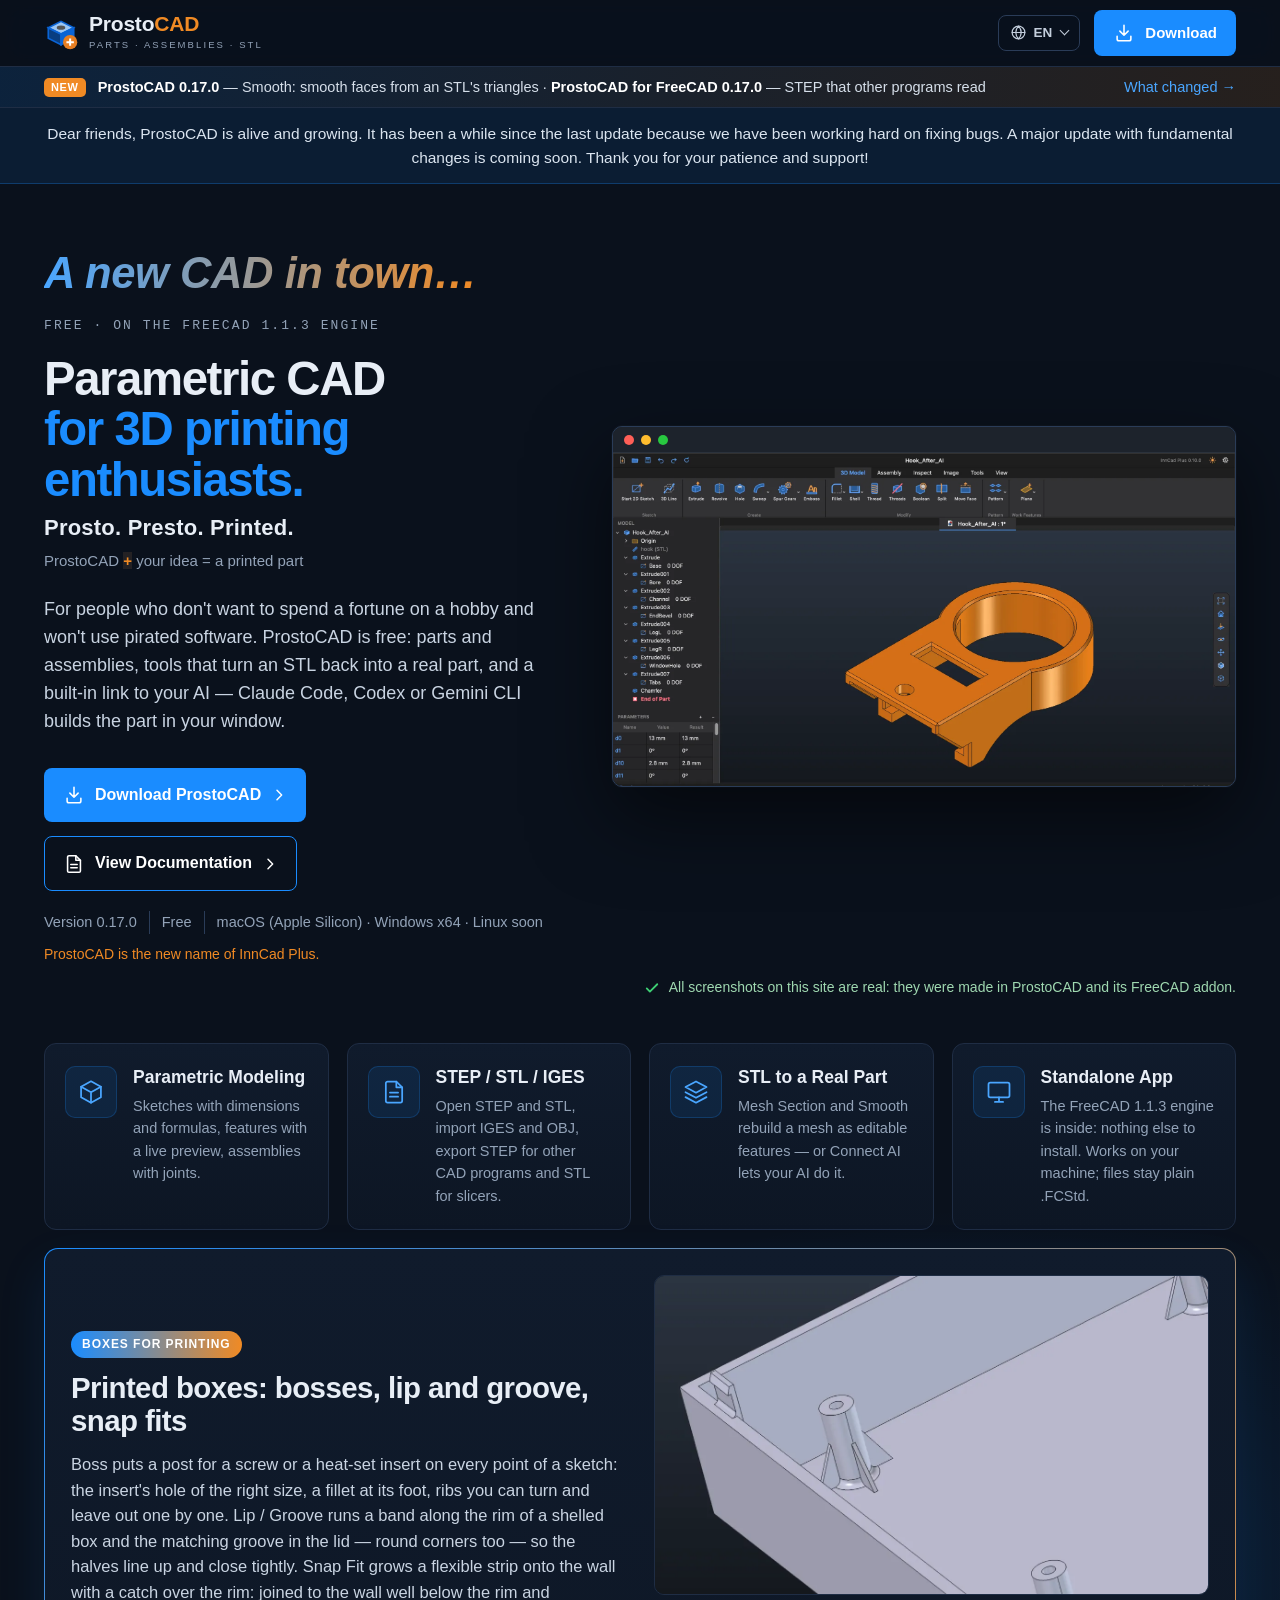
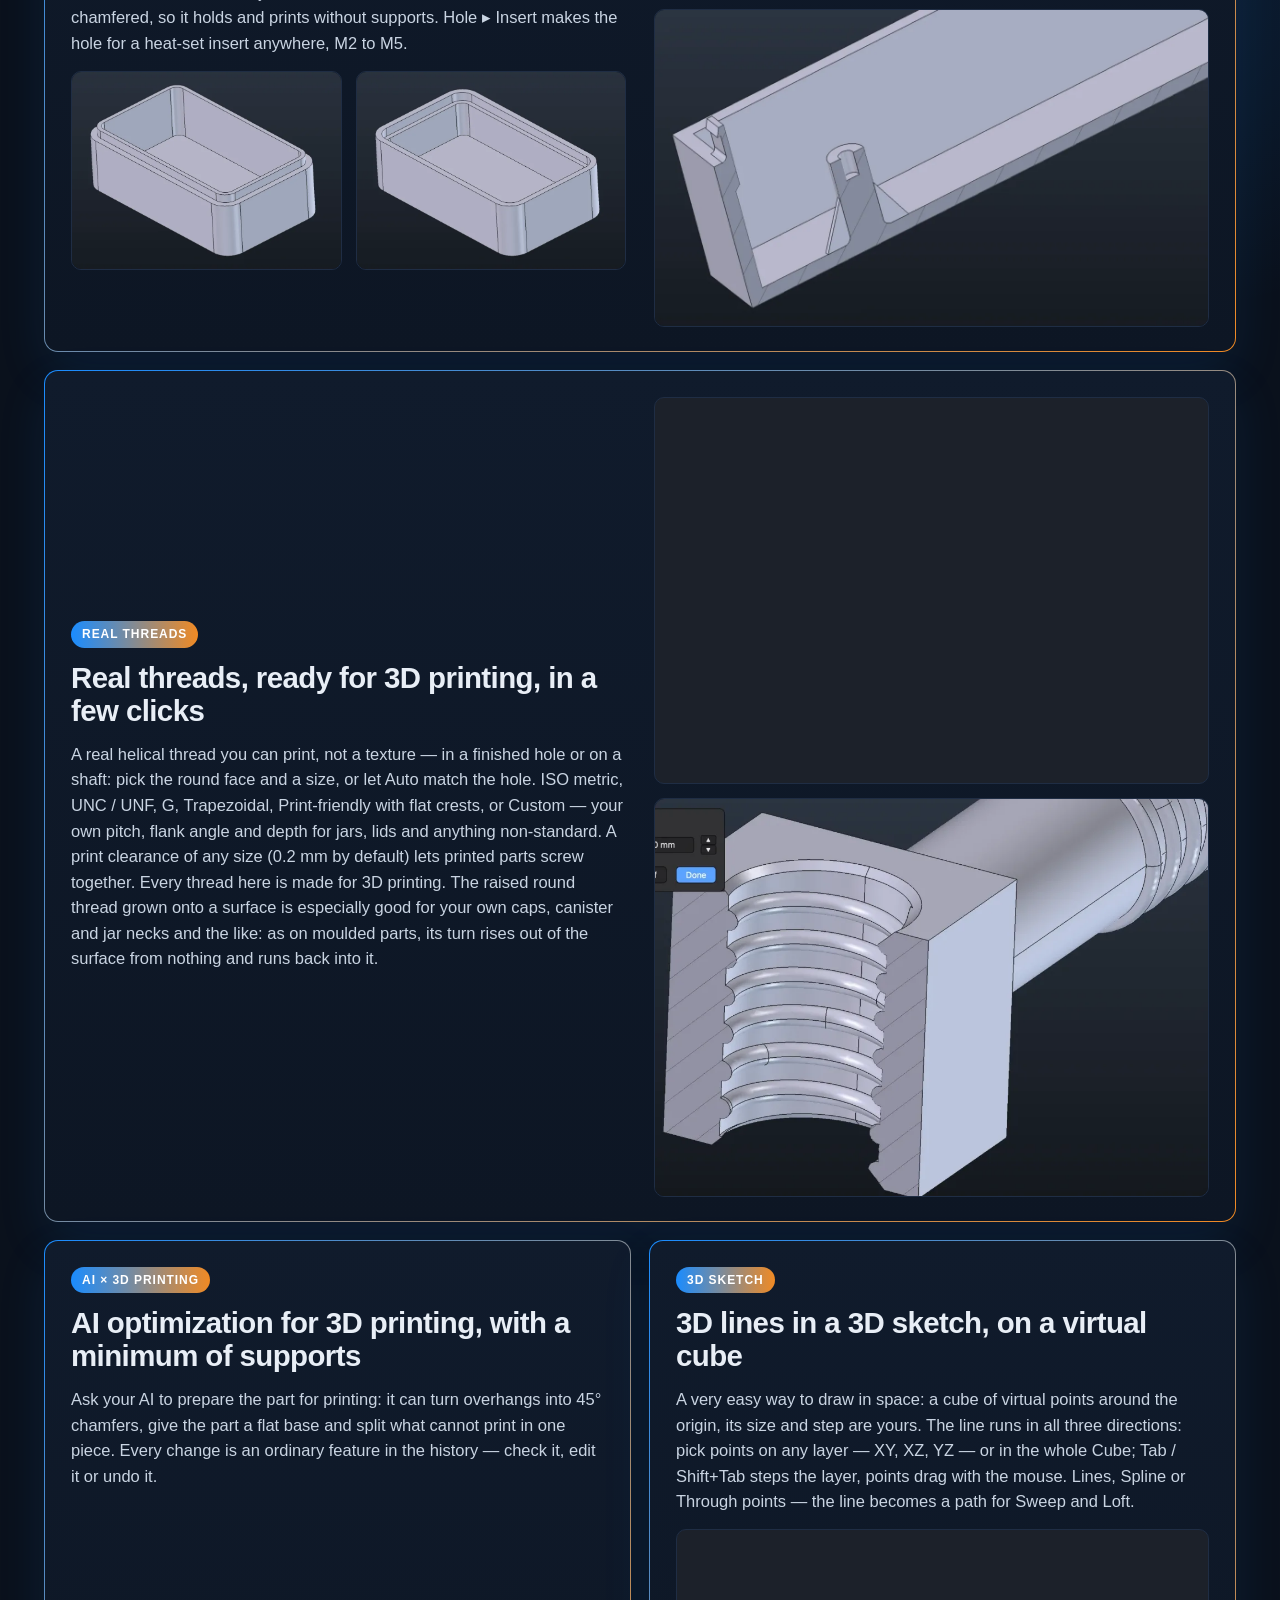
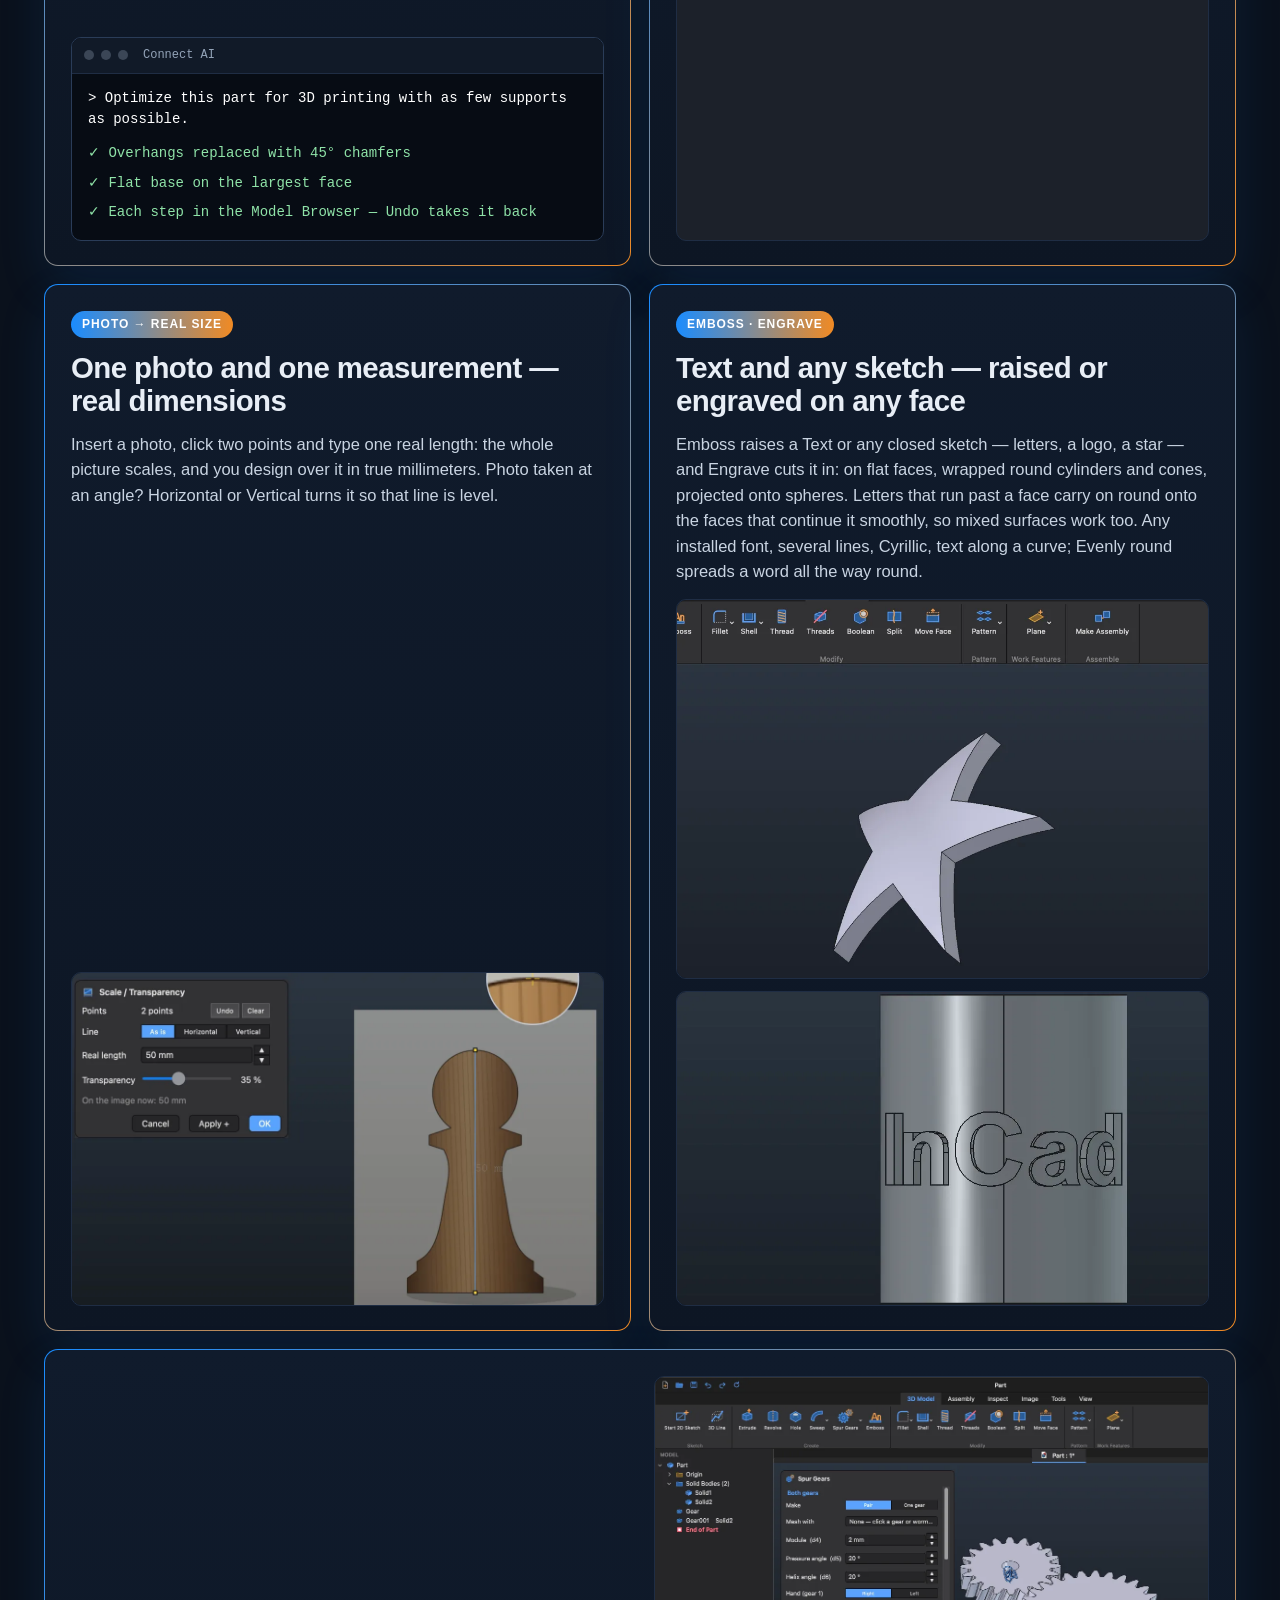
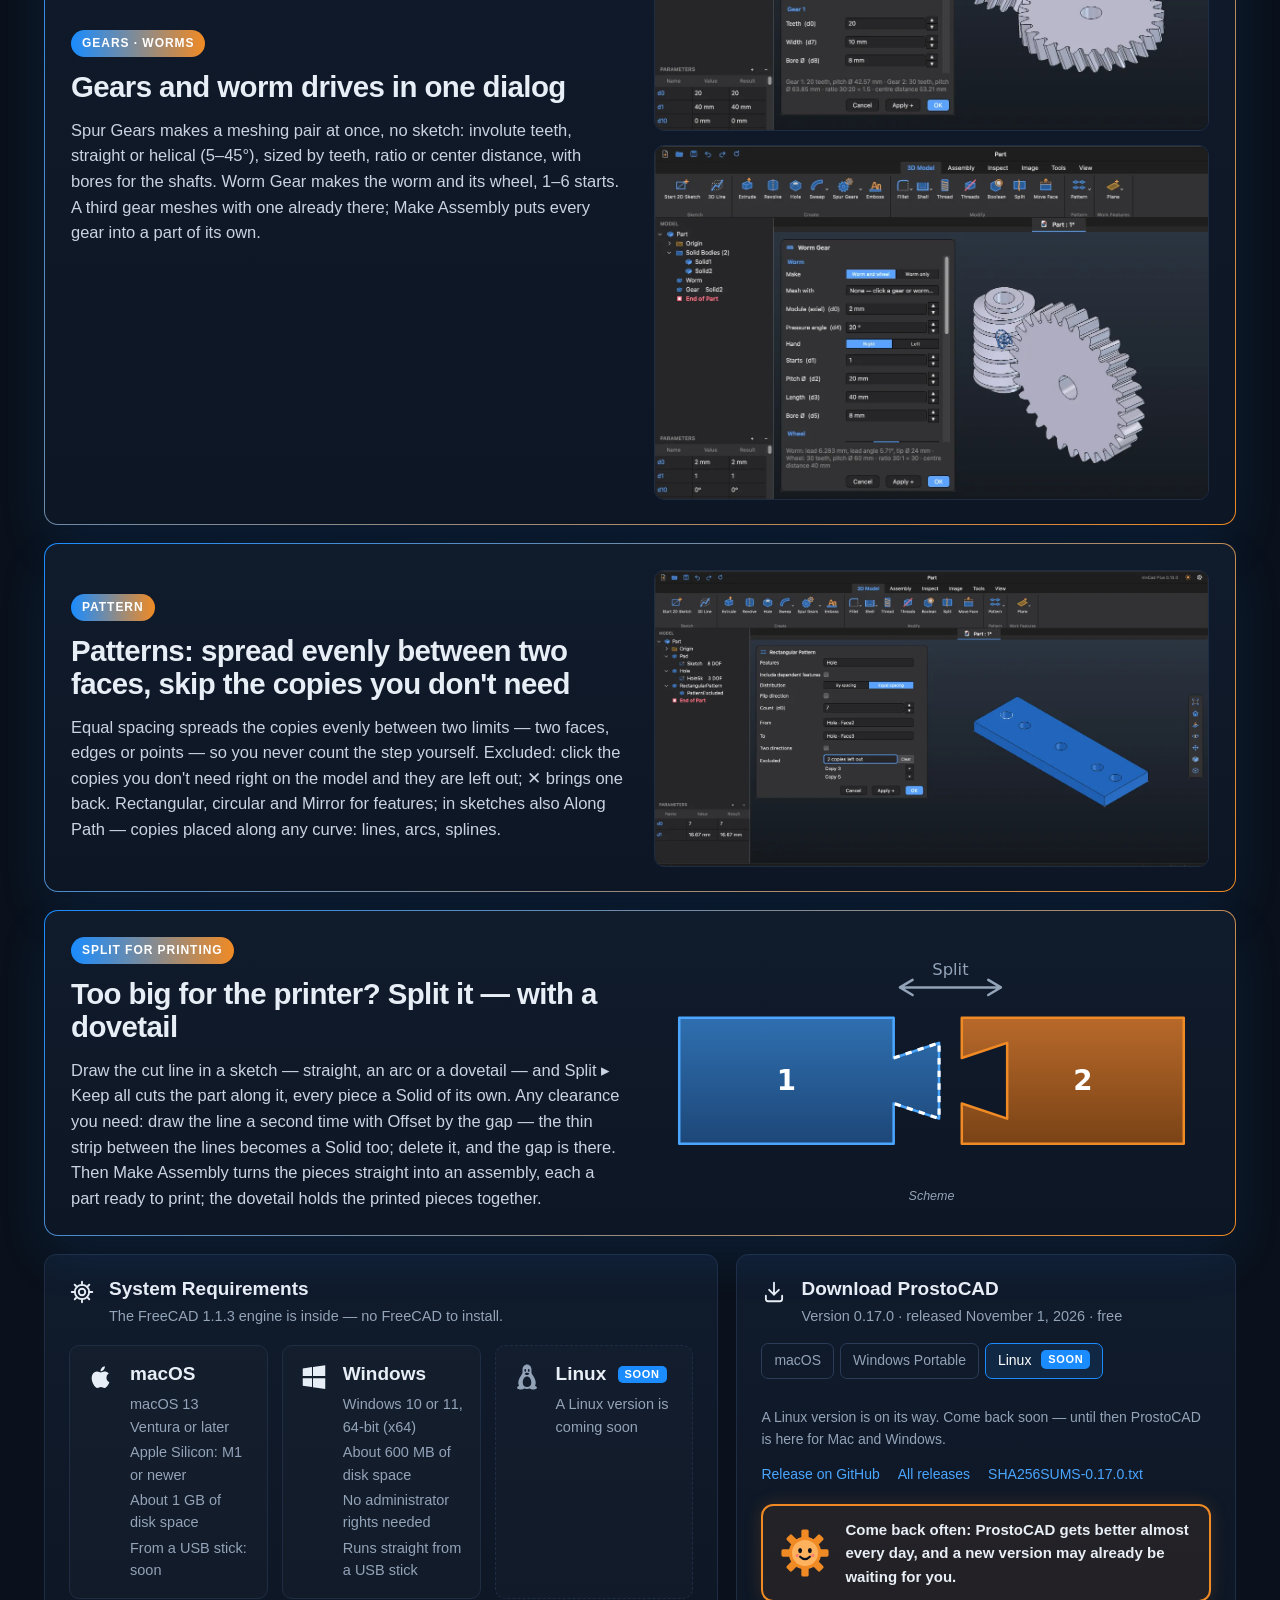
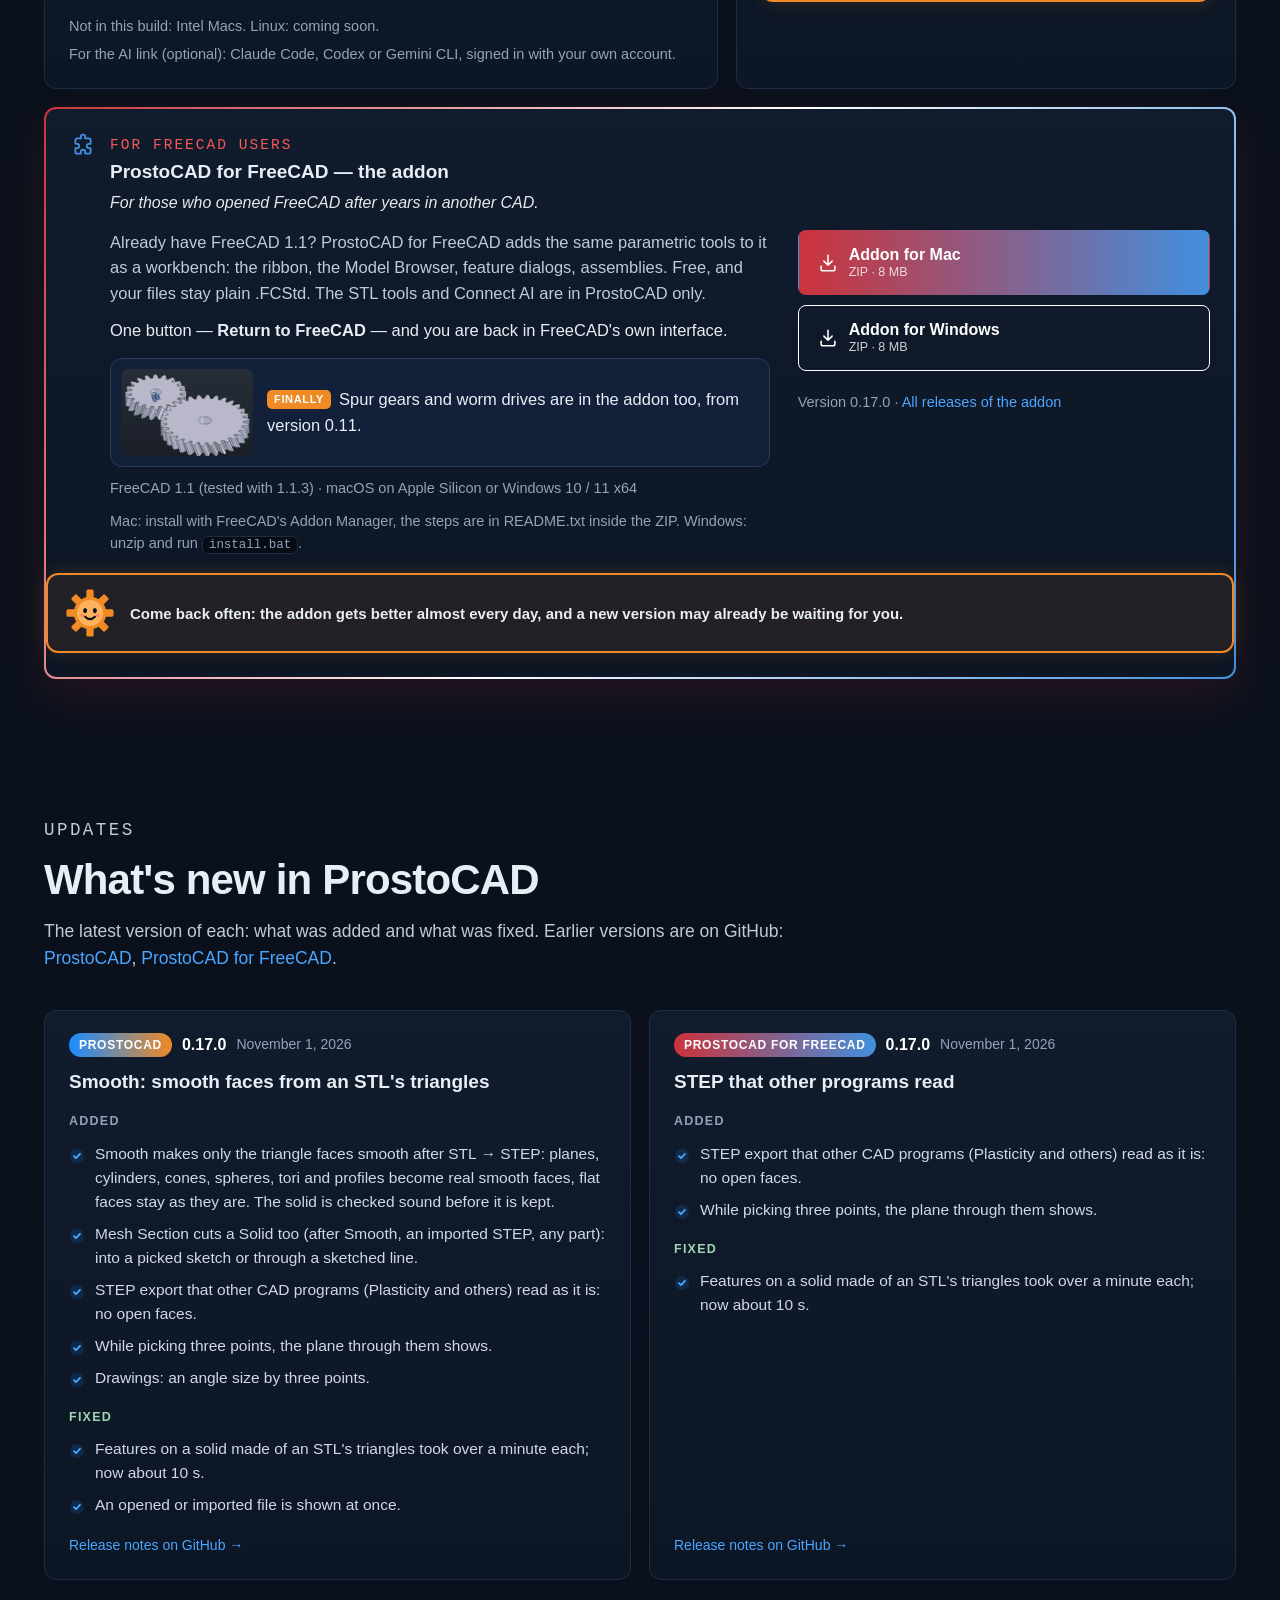
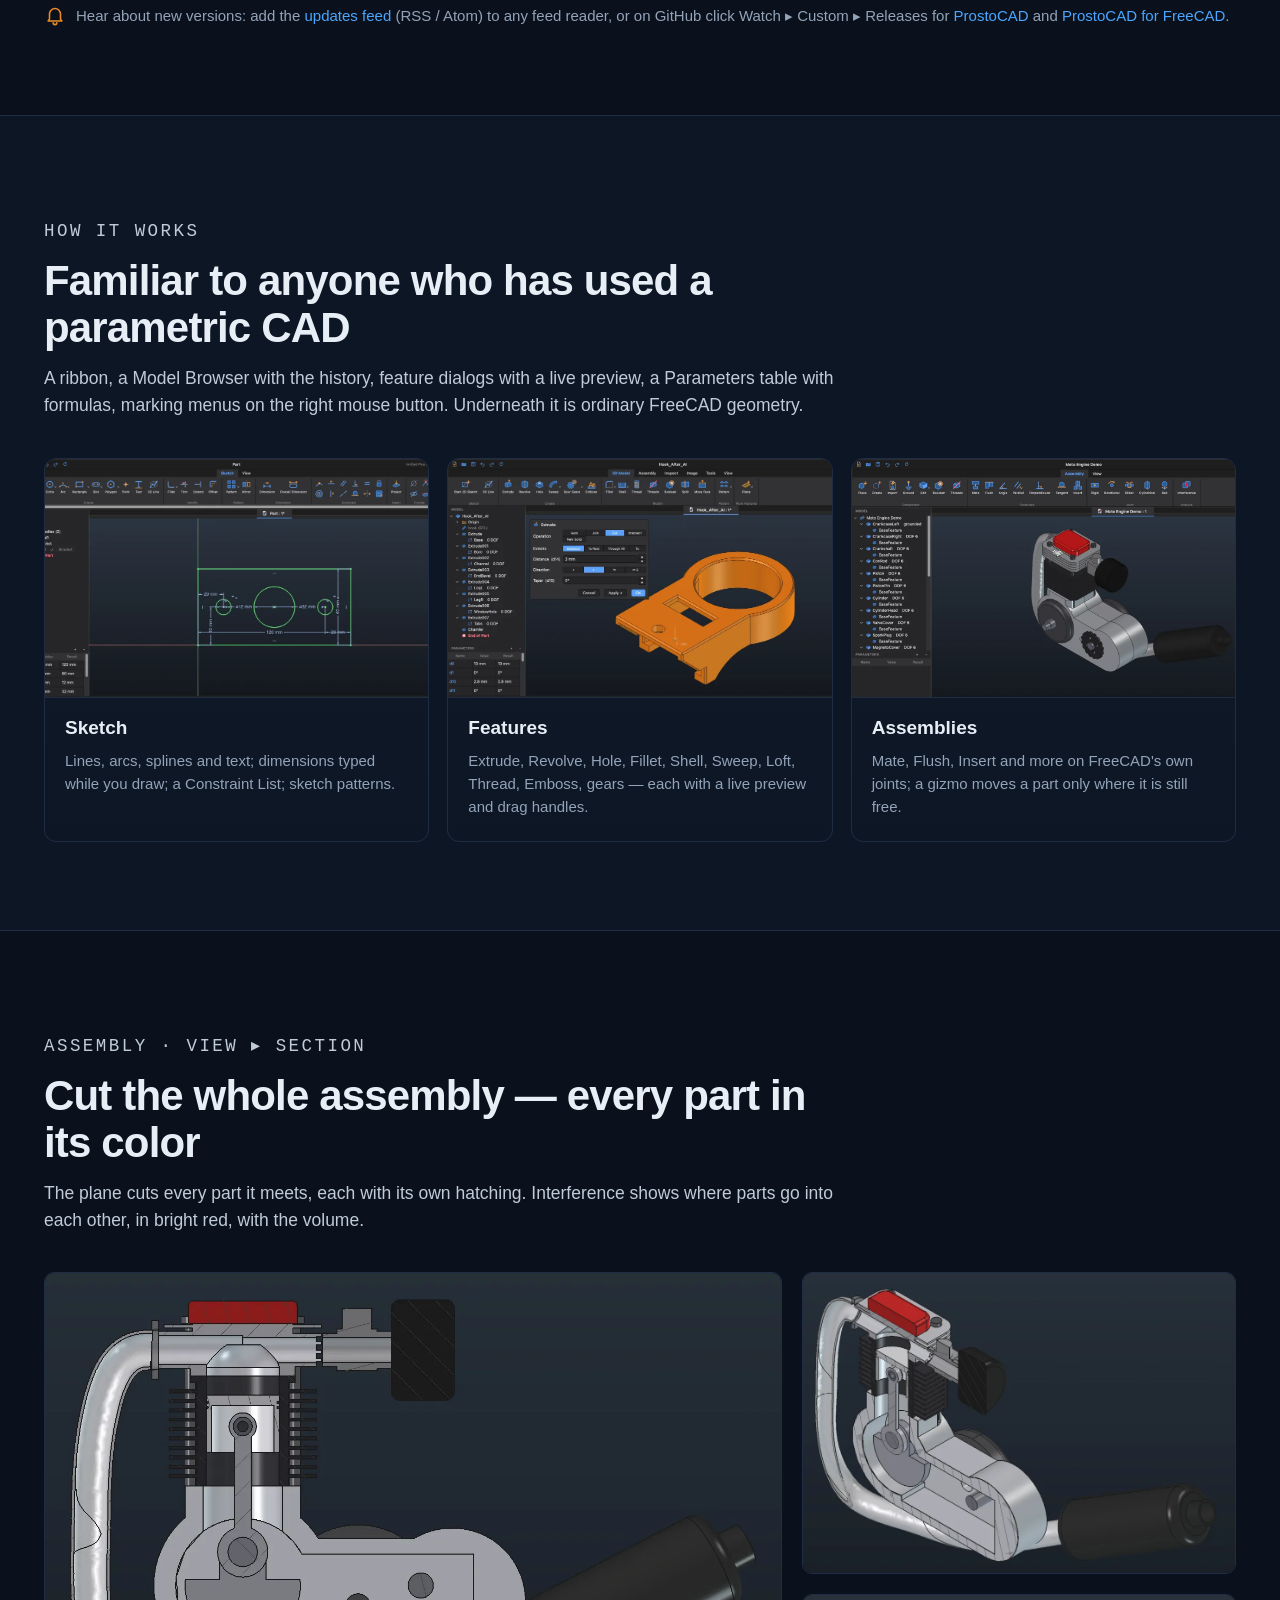
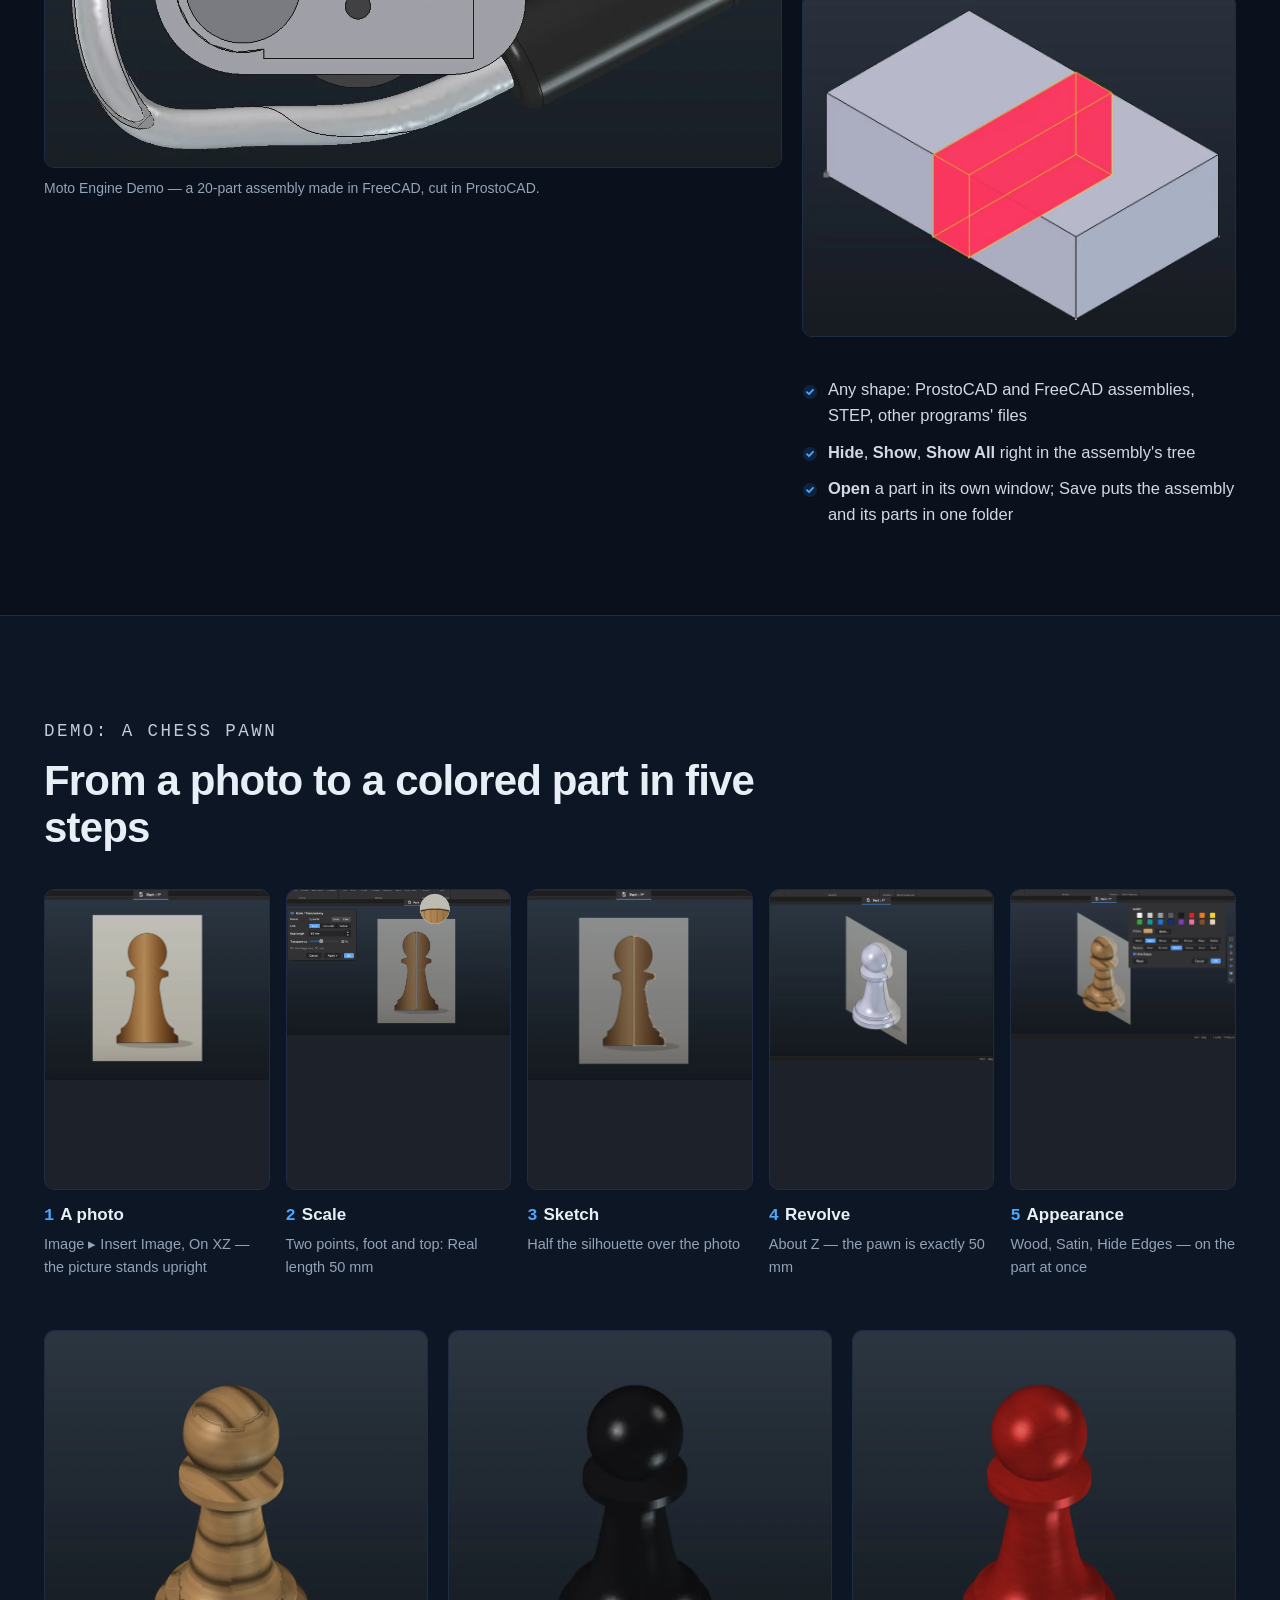
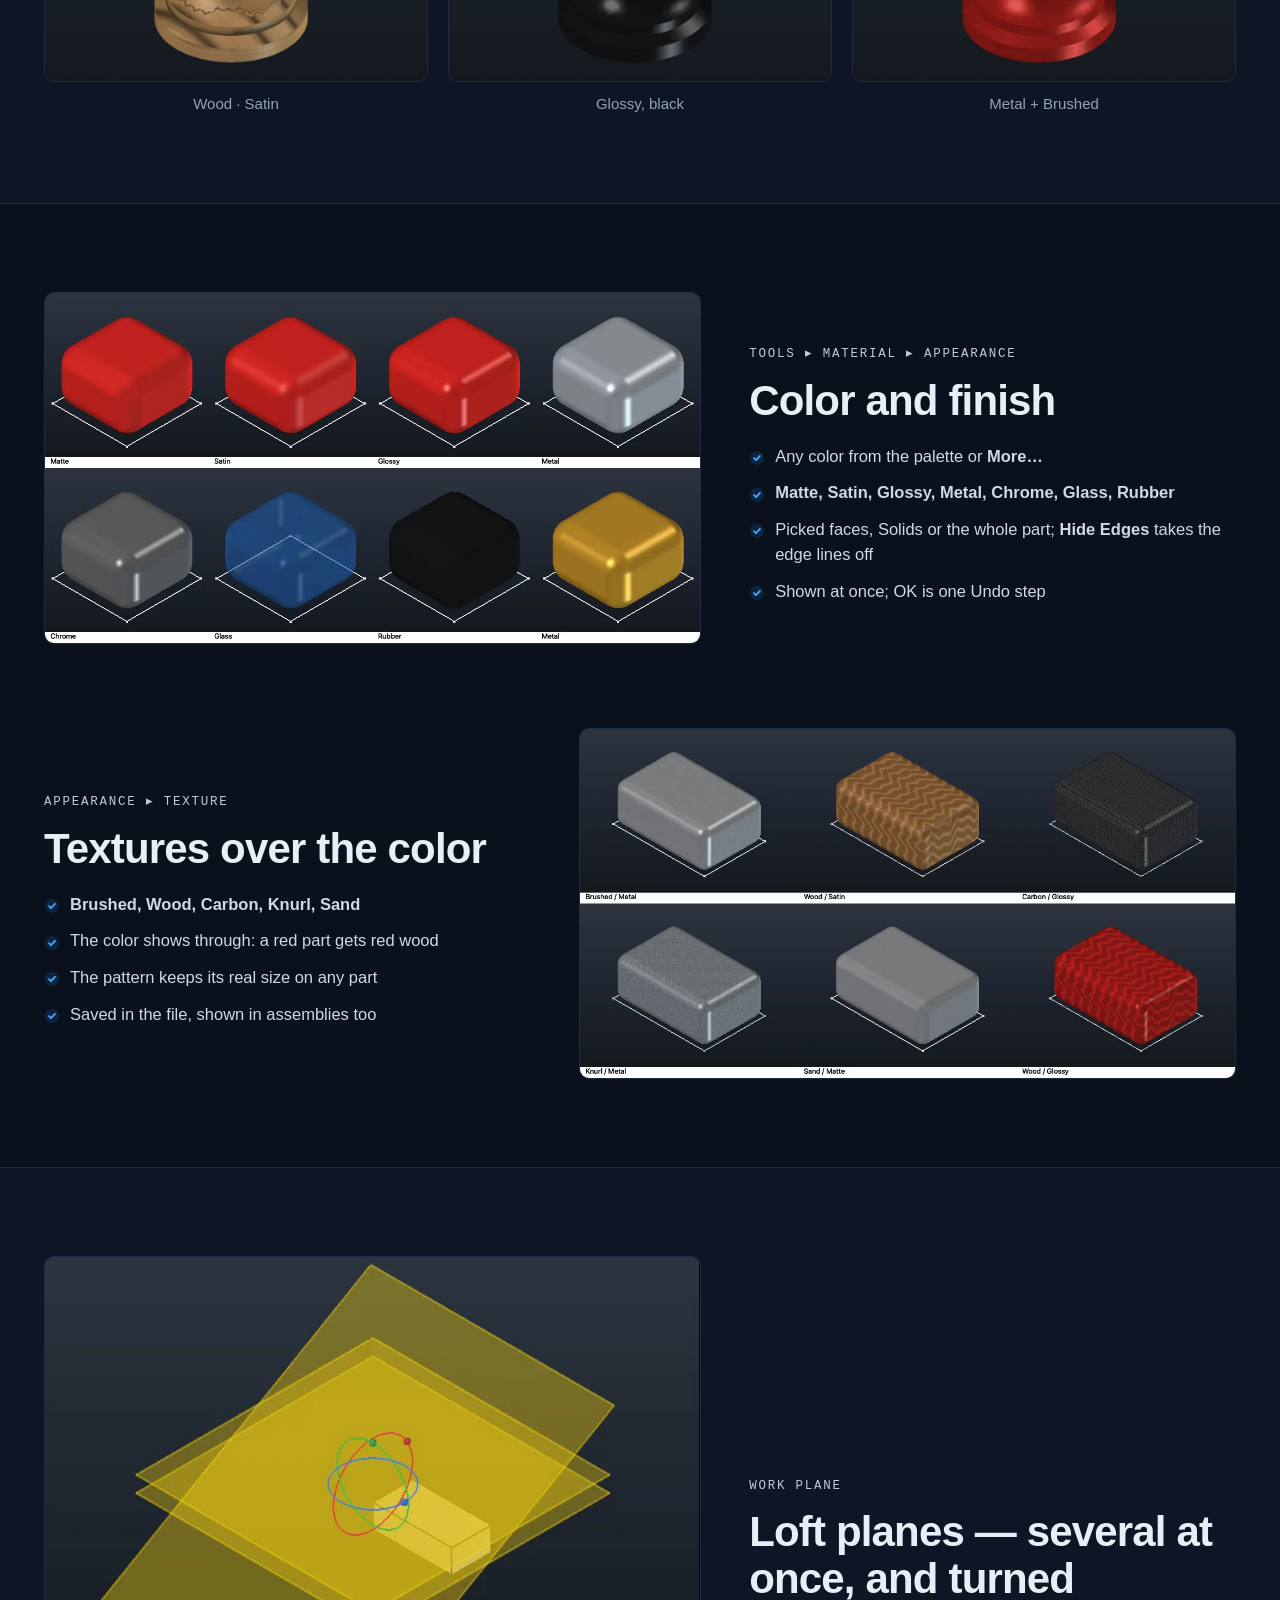
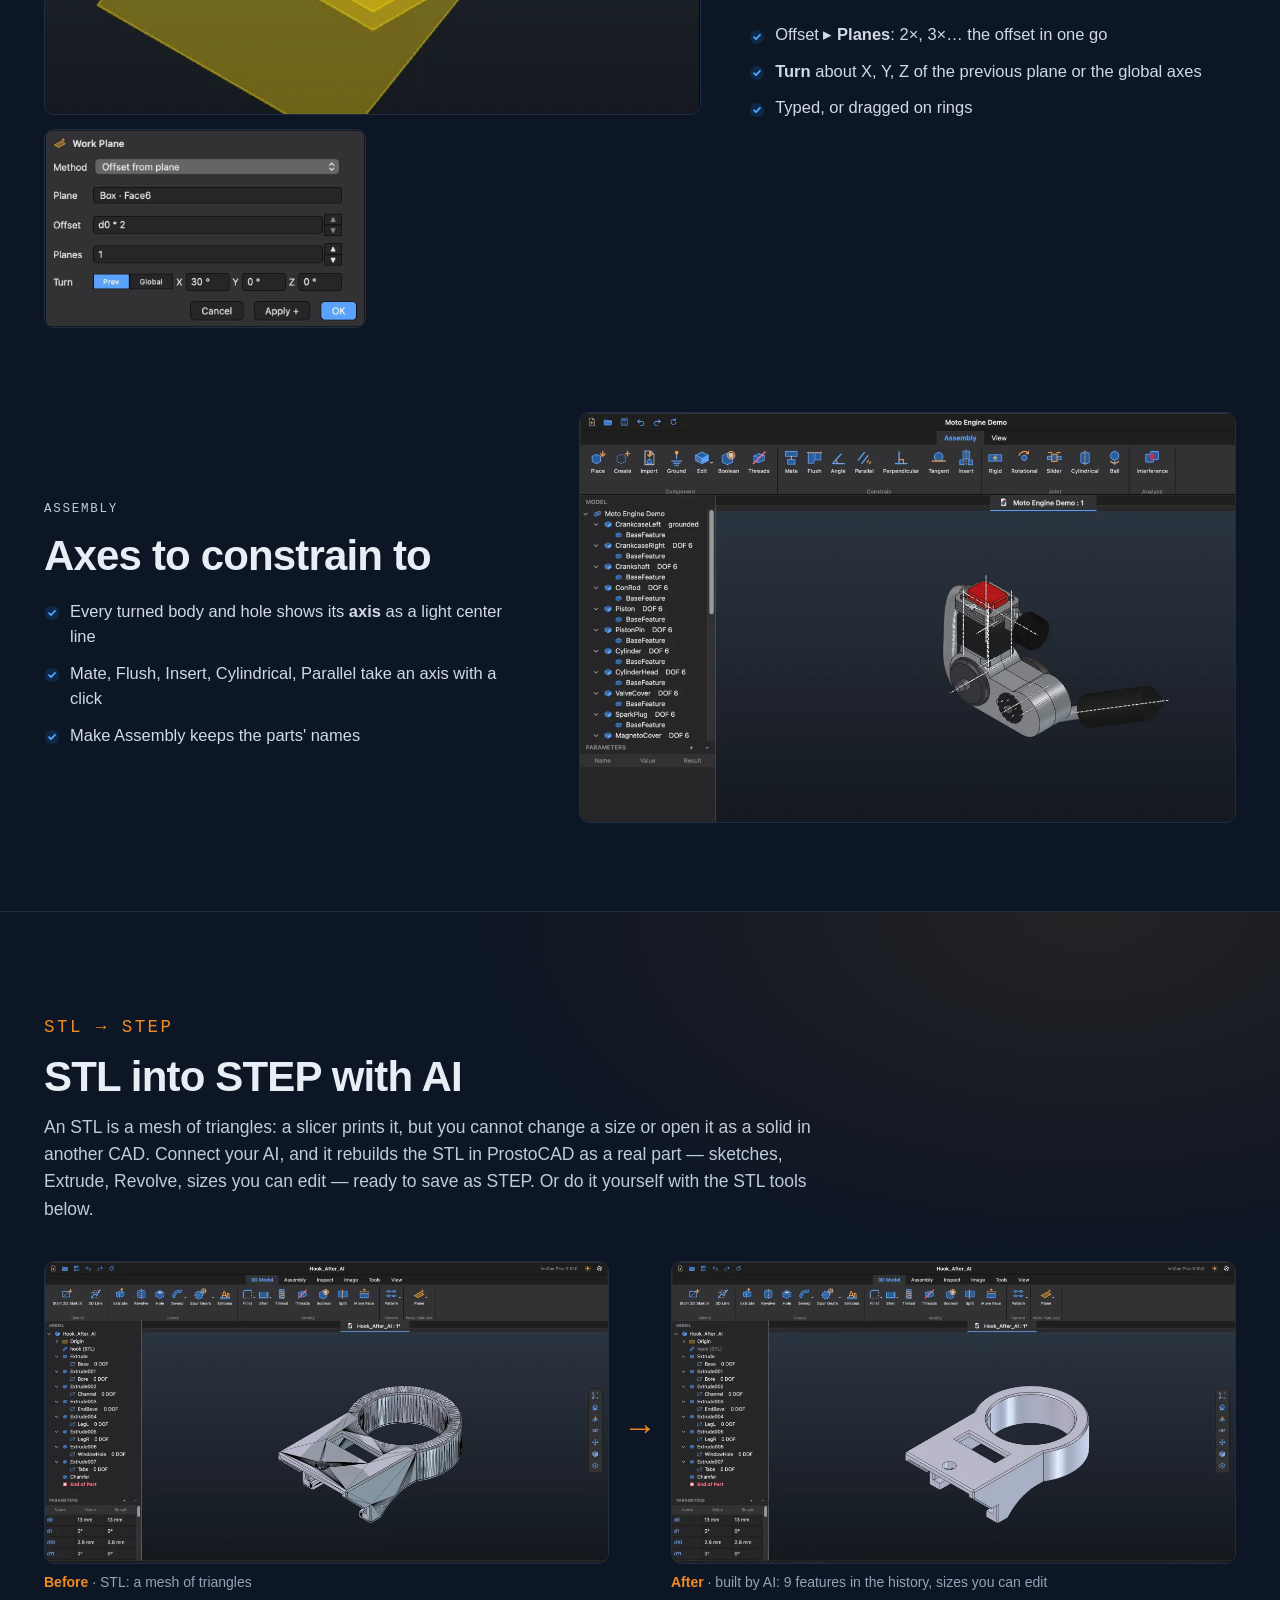
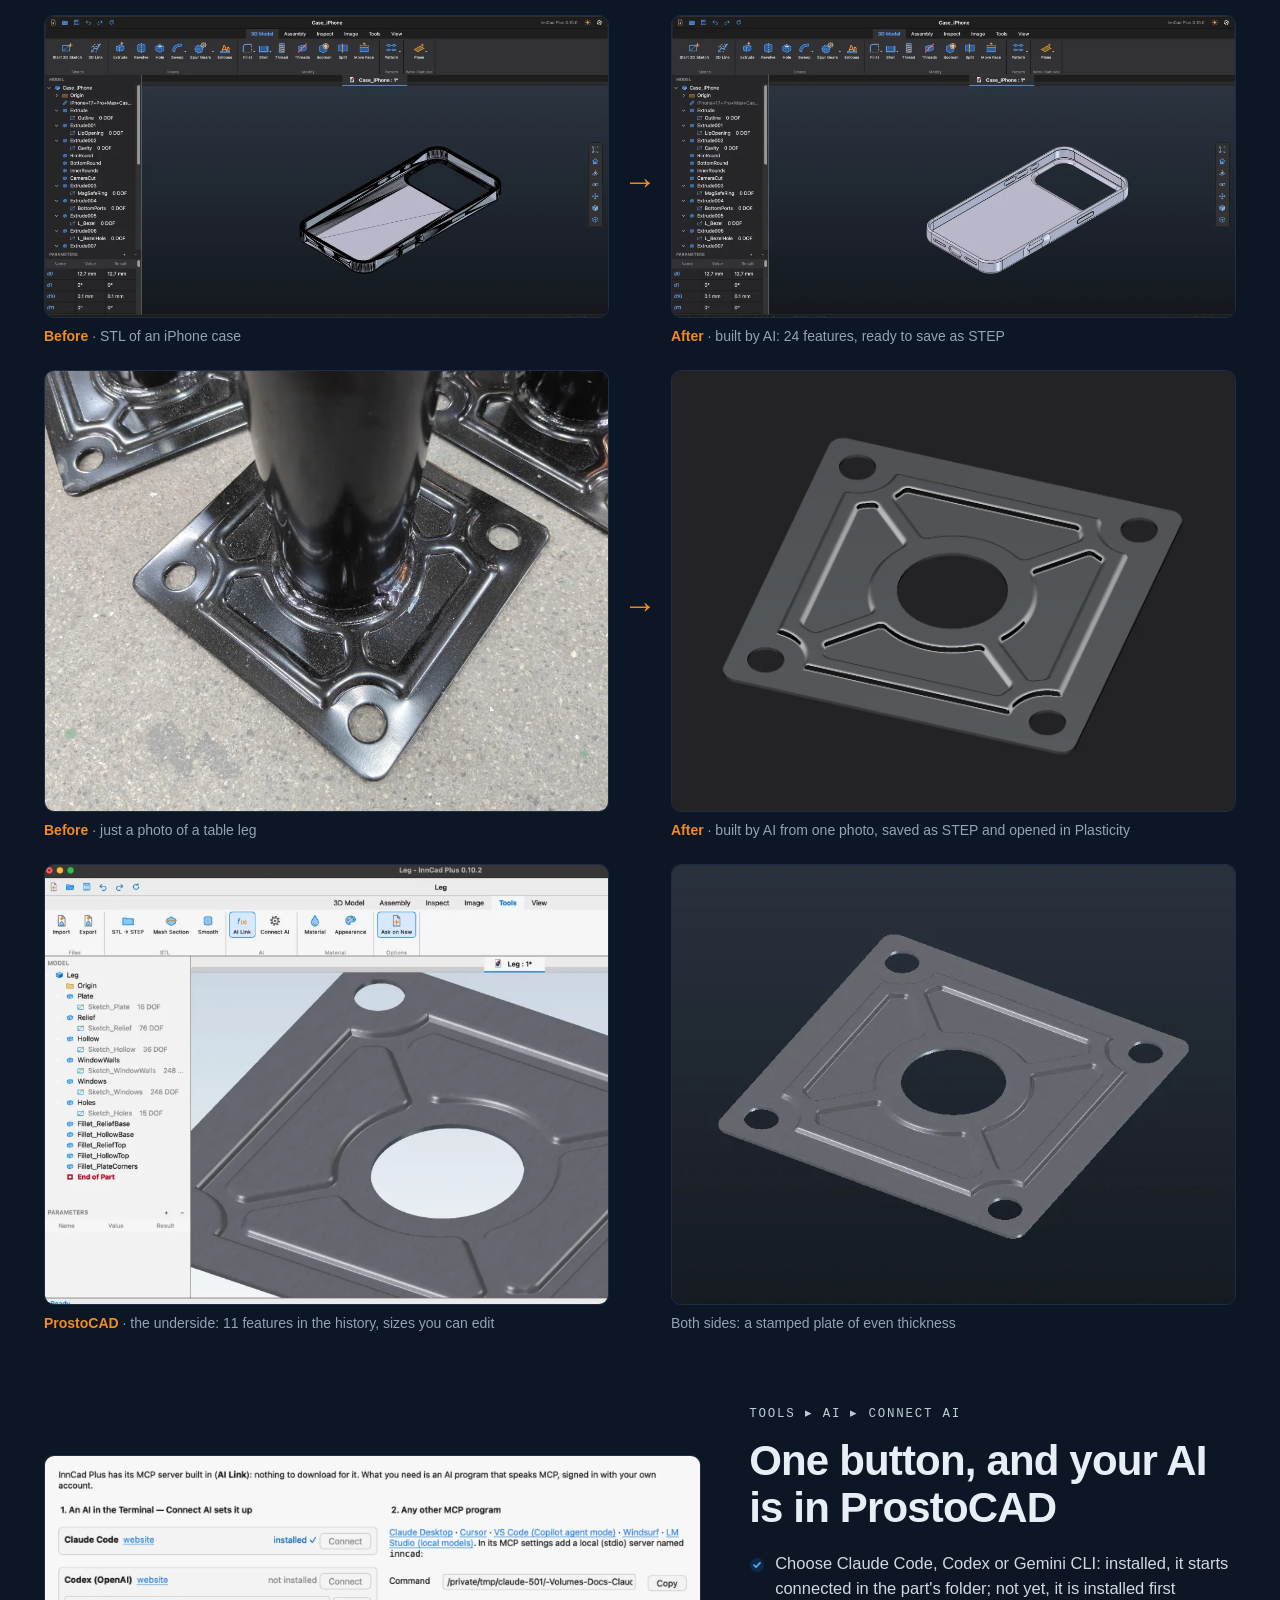
==== commit 9aee9832: "A word to the people: the project is alive, a big update is coming (5 languages) Co-Authored-By: Cla" ====
--- a/index.html
+++ b/index.html
@@ -22,7 +22,7 @@
 <meta property="og:image" content="https://prostocad.com/og.jpg">
 <meta name="twitter:card" content="summary_large_image">
 <link rel="icon" href="icon.svg" type="image/svg+xml">
-<link rel="stylesheet" href="style.css?v=d6683cf0">
+<link rel="stylesheet" href="style.css?v=0b33e1be">
 <script>document.documentElement.classList.add("js")</script>
 <script data-goatcounter="https://prostocad.goatcounter.com/count" async src="//gc.zgo.at/count.js"></script>
 </head>
@@ -44,6 +44,7 @@
   </div>
 </div></header>
 <div class="newsbar"><div class="wrap"><a href="#updates"><span class="tag-new">New</span><span class="what"><b>ProstoCAD 0.17.0</b> — Smooth: smooth faces from an STL&#x27;s triangles · <b>ProstoCAD for FreeCAD 0.17.0</b> — STEP that other programs read</span><span class="go">What changed →</span></a></div></div>
+<div class="notice"><div class="wrap"><p>Dear friends, ProstoCAD is alive and growing. It has been a while since the last update because we have been working hard on fixing bugs. A major update with fundamental changes is coming soon. Thank you for your patience and support!</p></div></div>
 
 <main id="top">
 <div class="hero"><div class="wrap">
@@ -612,6 +613,6 @@
 </div></footer>
 
 <dialog id="lb"><img alt=""></dialog>
-<script src="app.js?v=d6683cf0" defer></script>
+<script src="app.js?v=0b33e1be" defer></script>
 </body>
 </html>
--- a/style.css
+++ b/style.css
@@ -456,3 +456,7 @@
 .hero .equation { margin: 4px 0 0; font-size: 15px; color: var(--muted); }
 .hero .equation .plus { color: var(--orange); font-weight: 800; }
 .hero .renamed { margin: 10px 0 0; font-size: 14px; color: var(--orange); }
+
+/* a word to the people, under the header */
+.notice { background: rgba(26, 140, 255, 0.10); border-bottom: 1px solid rgba(26, 140, 255, 0.28); }
+.notice p { margin: 0; padding: 14px 0; text-align: center; font-size: 15.5px; line-height: 1.5; color: #dbe5f0; }
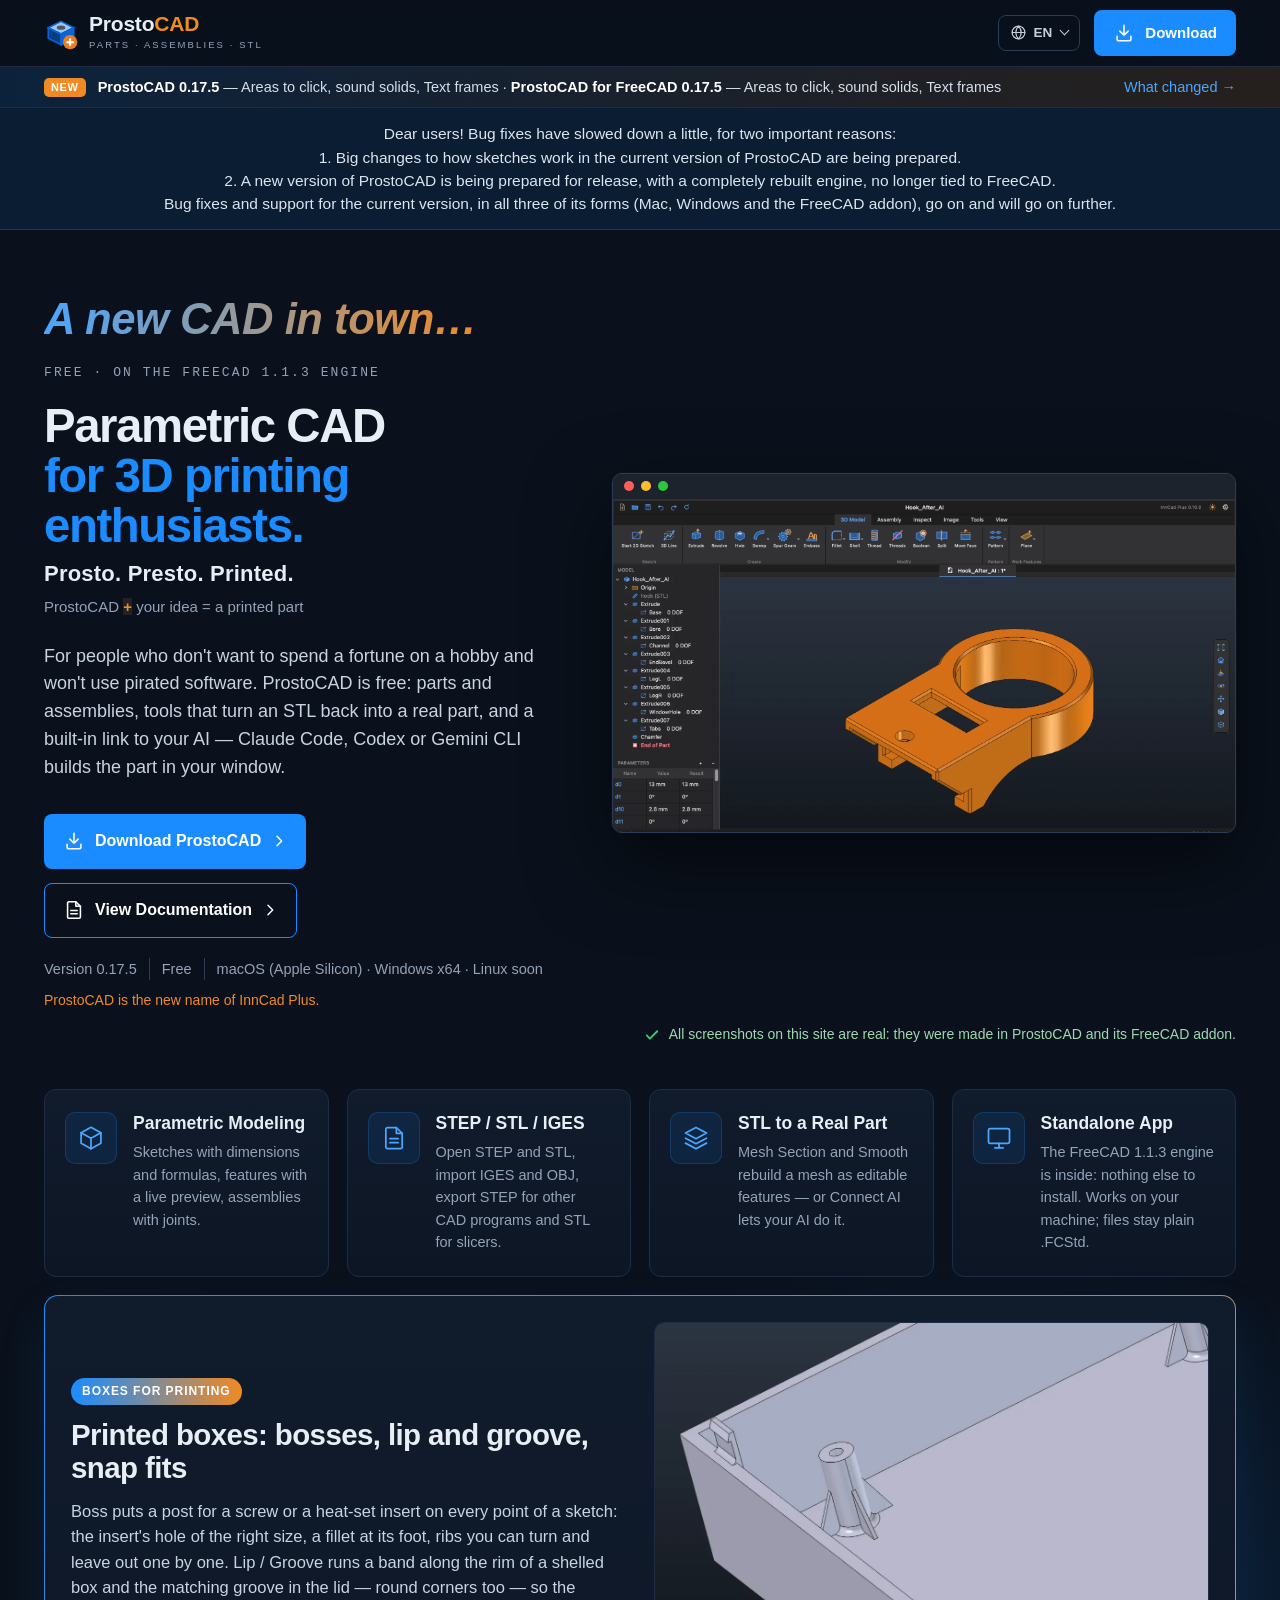
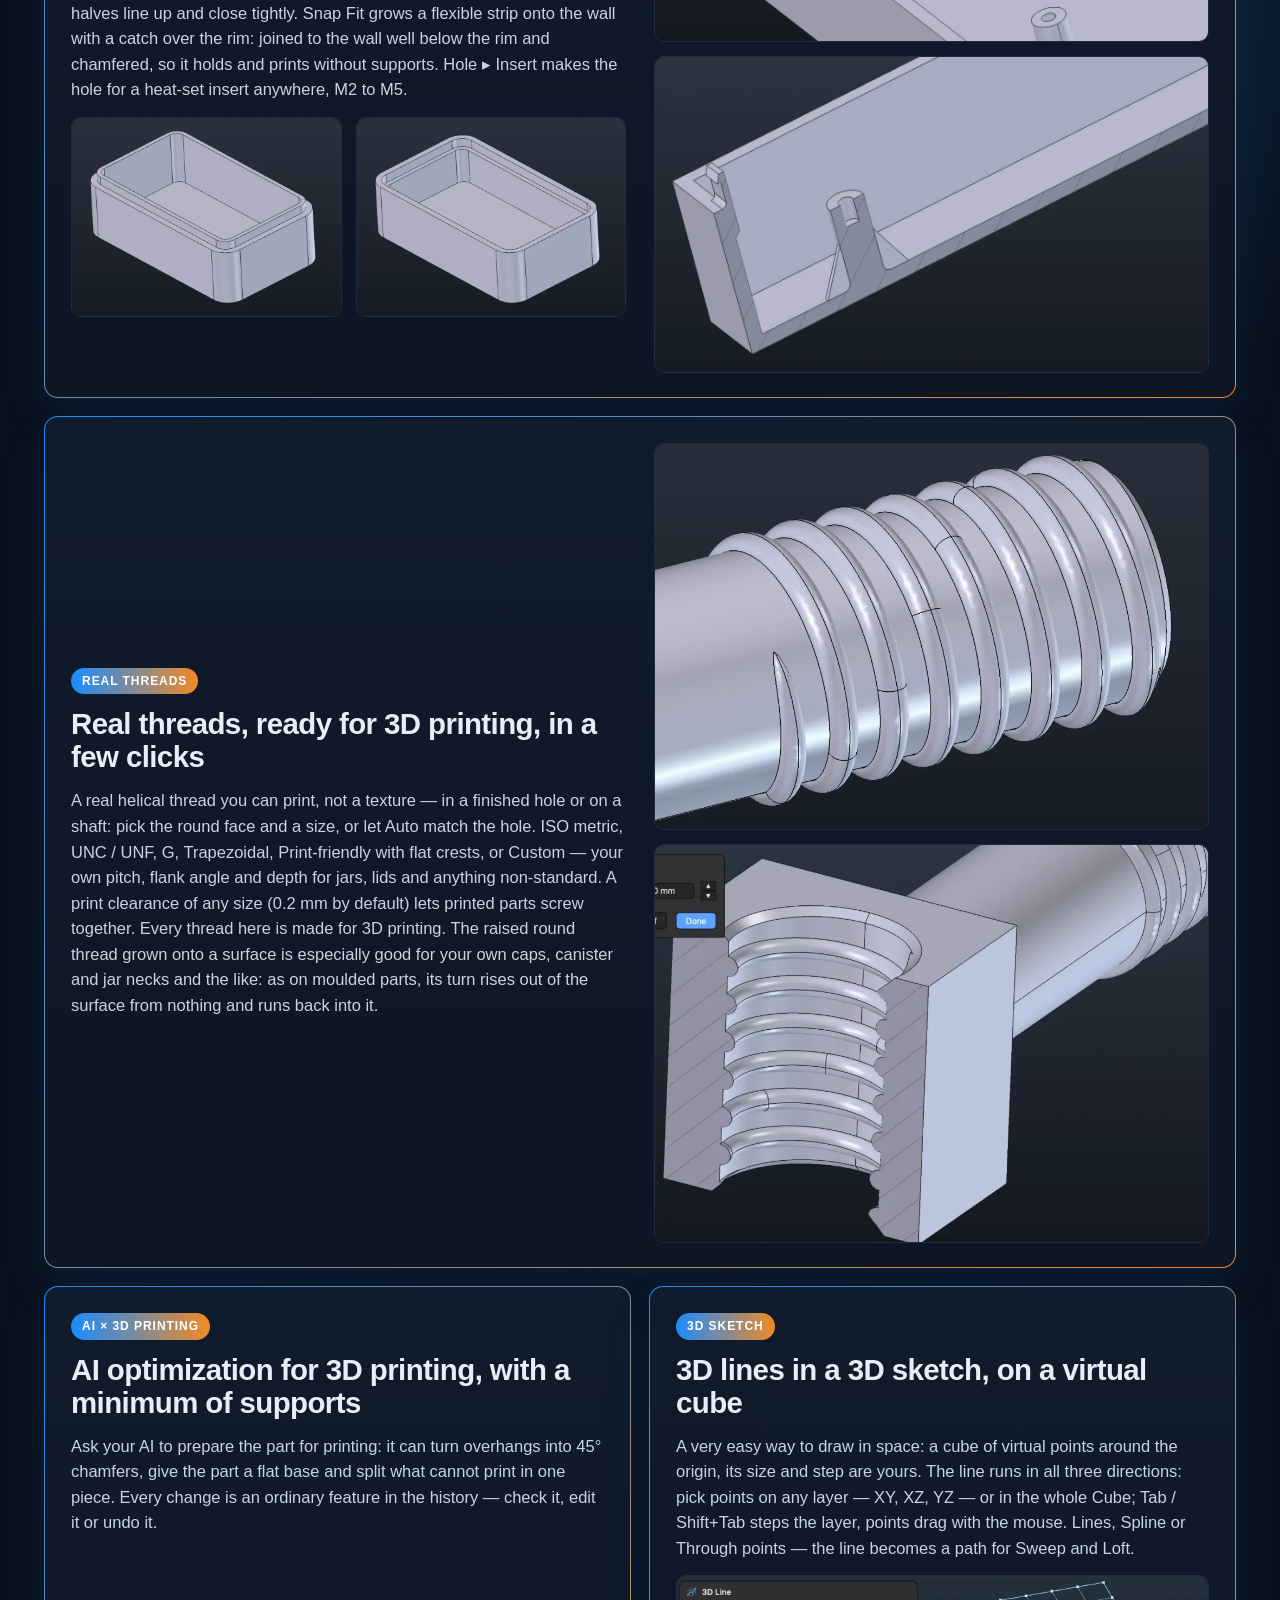
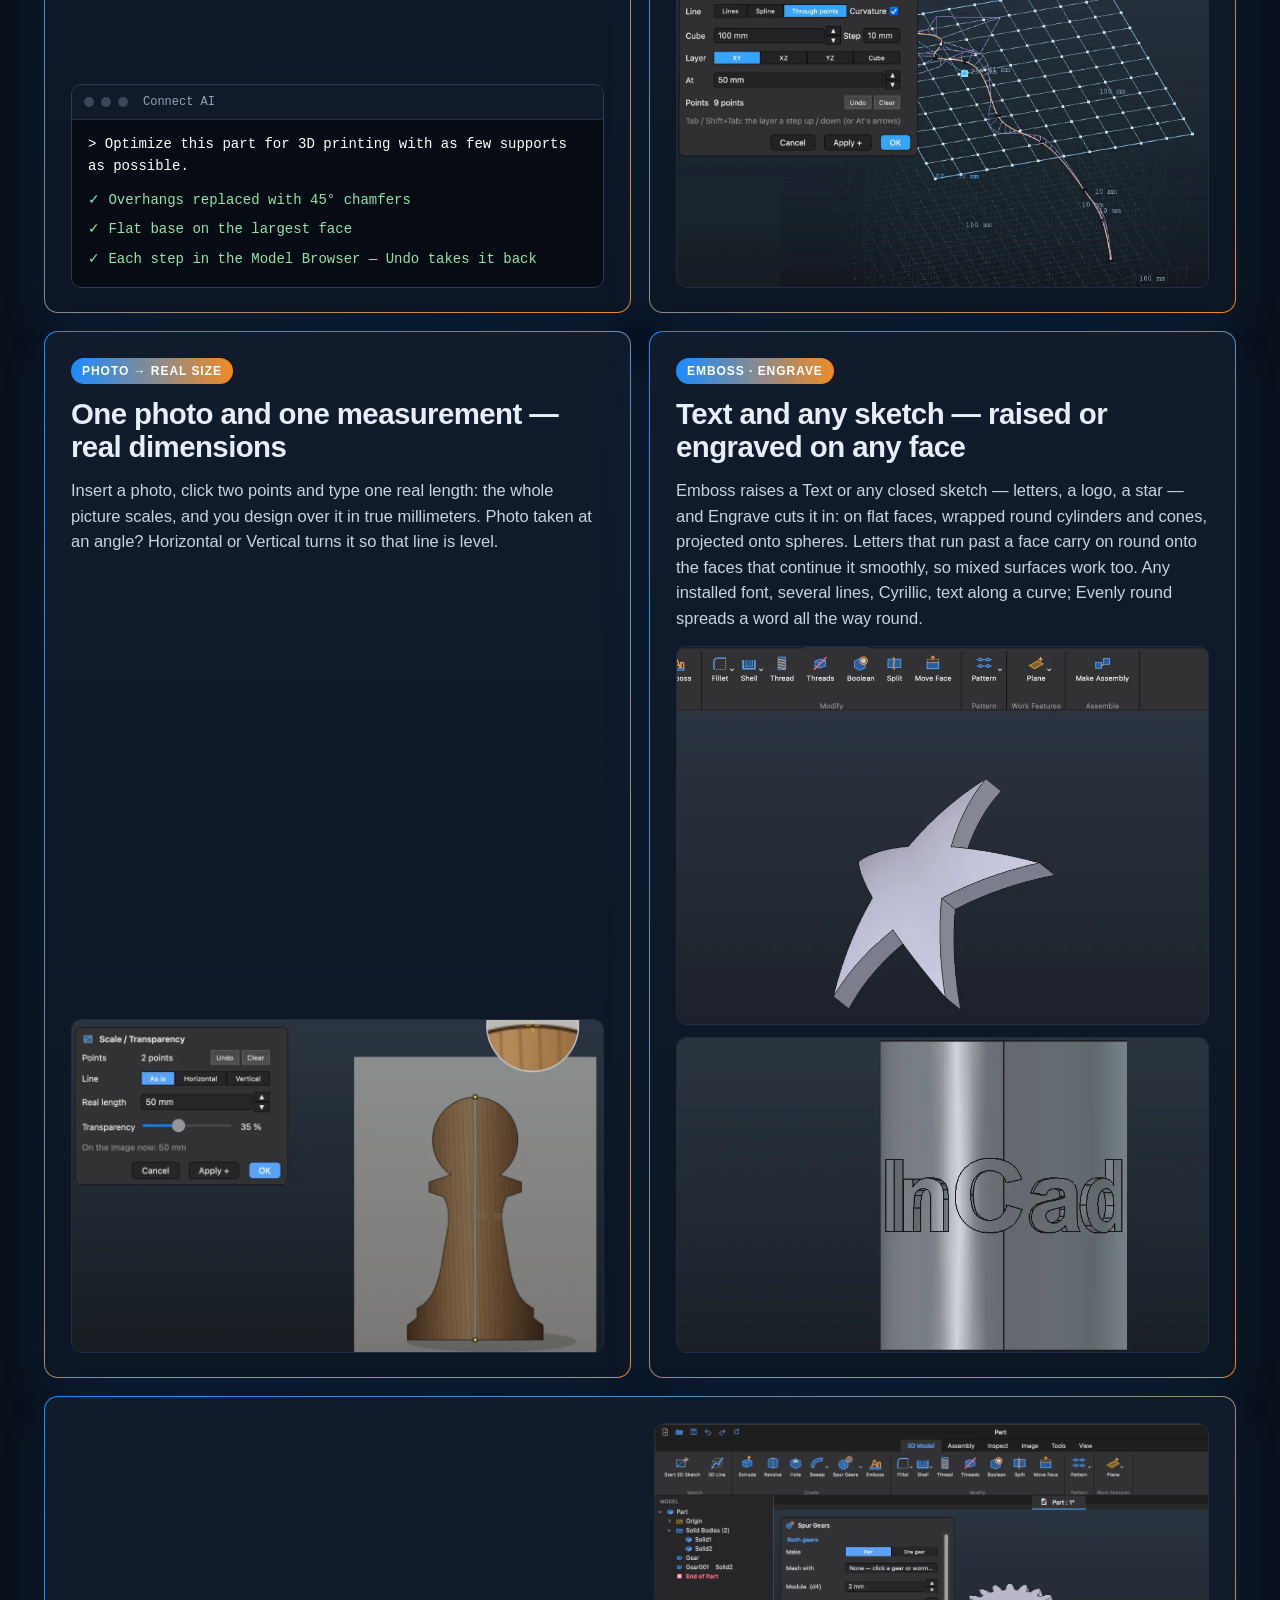
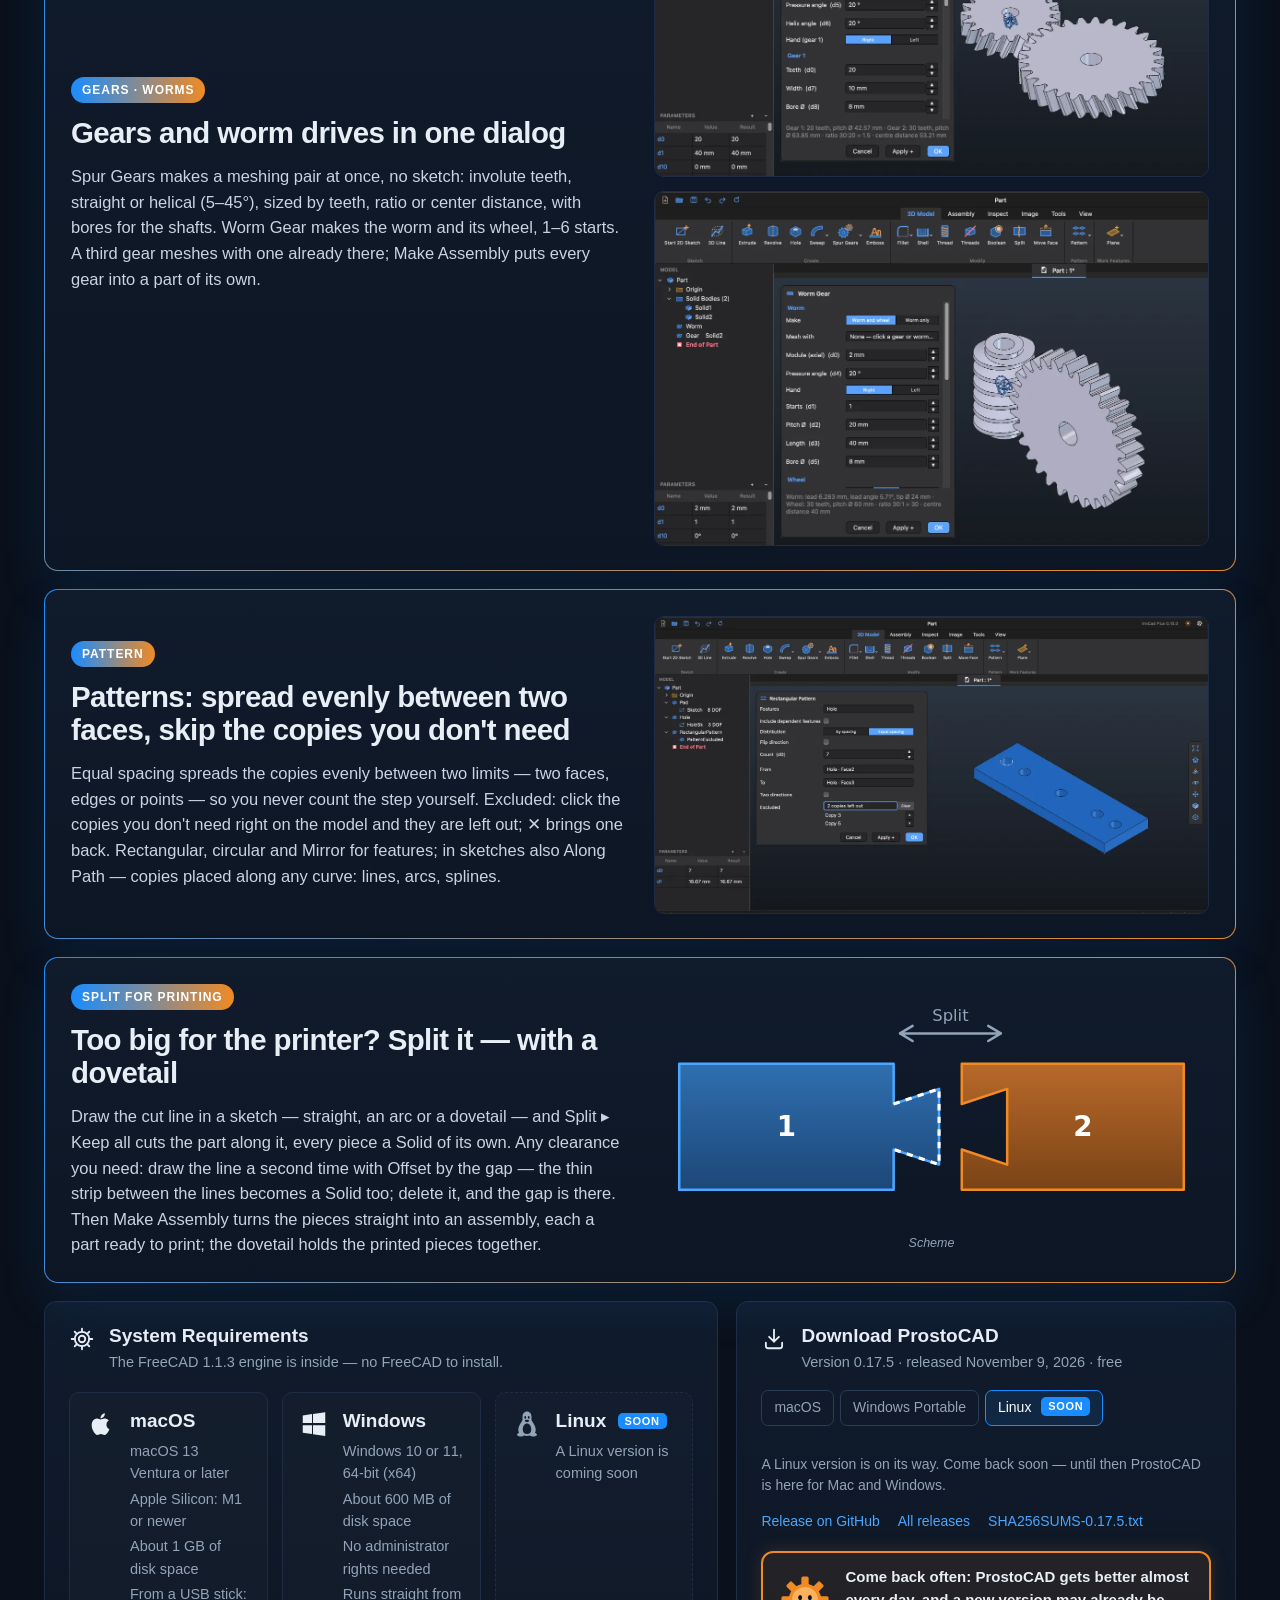
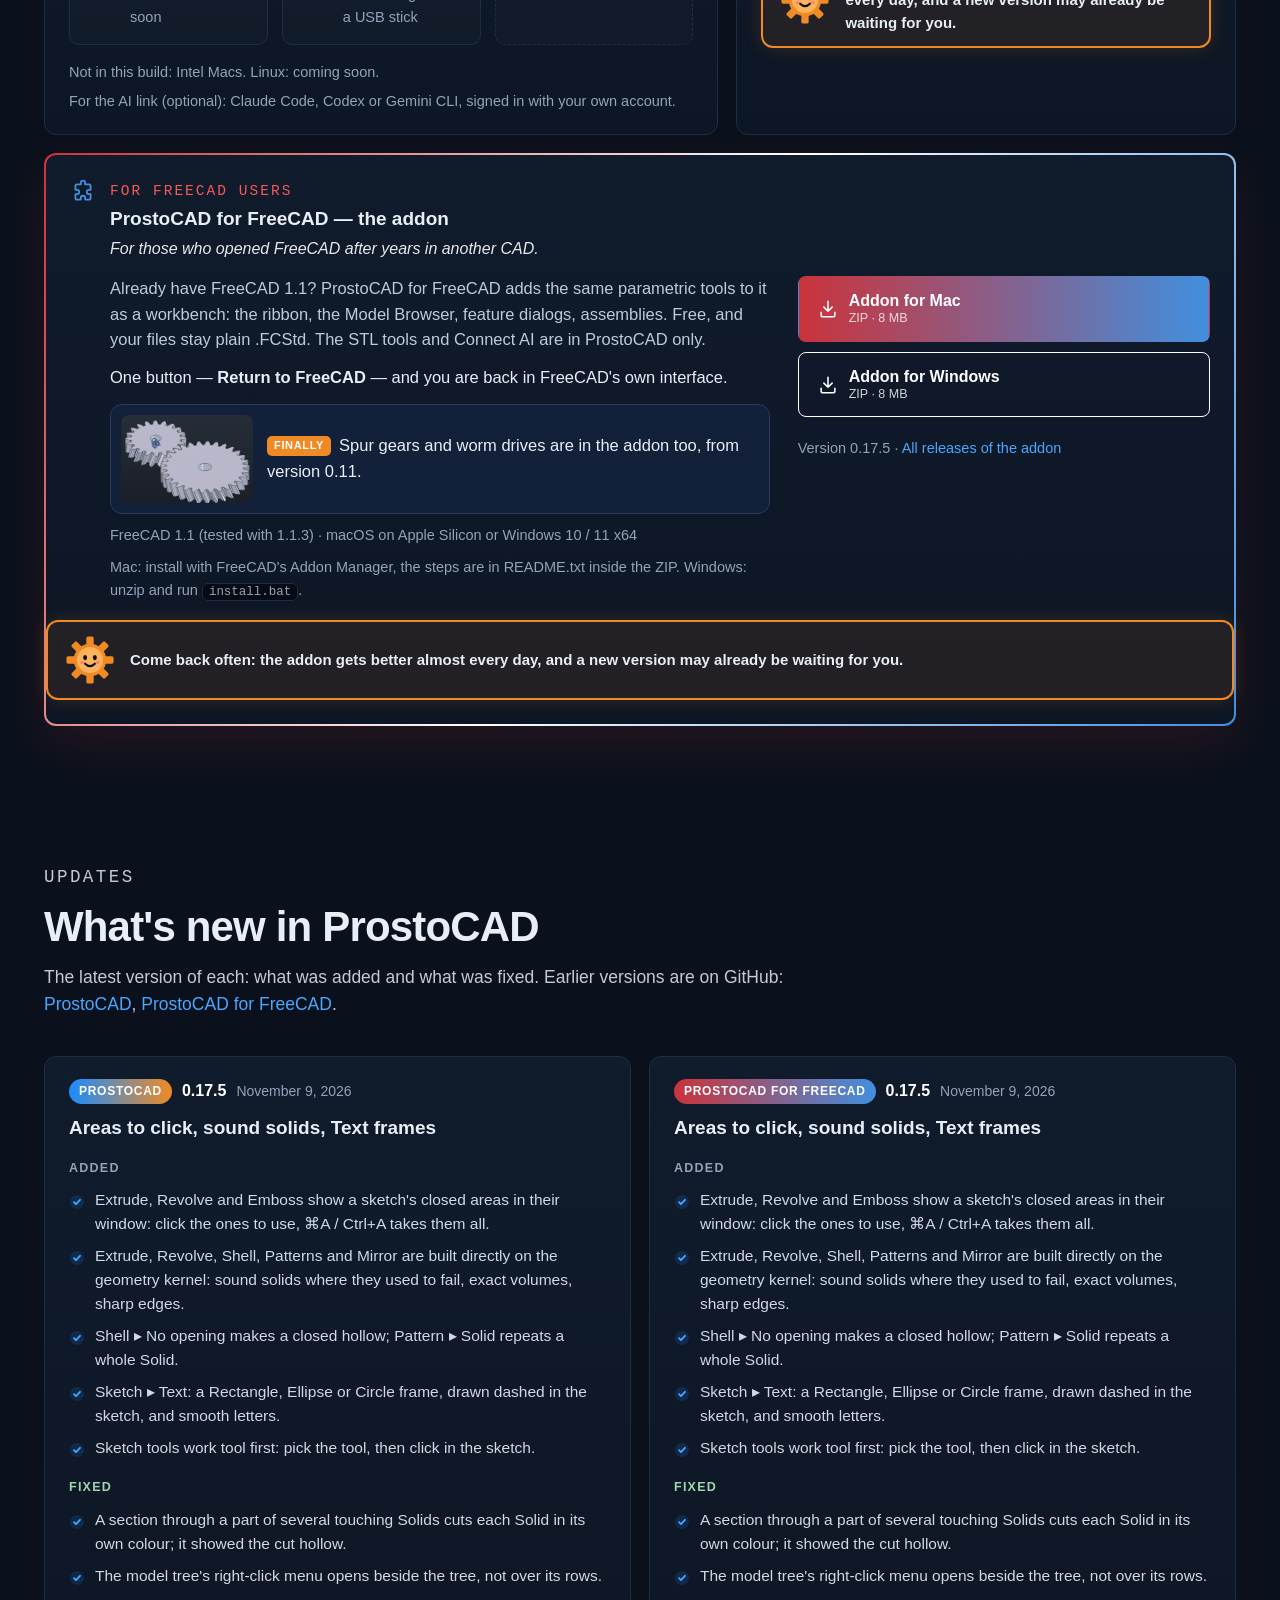
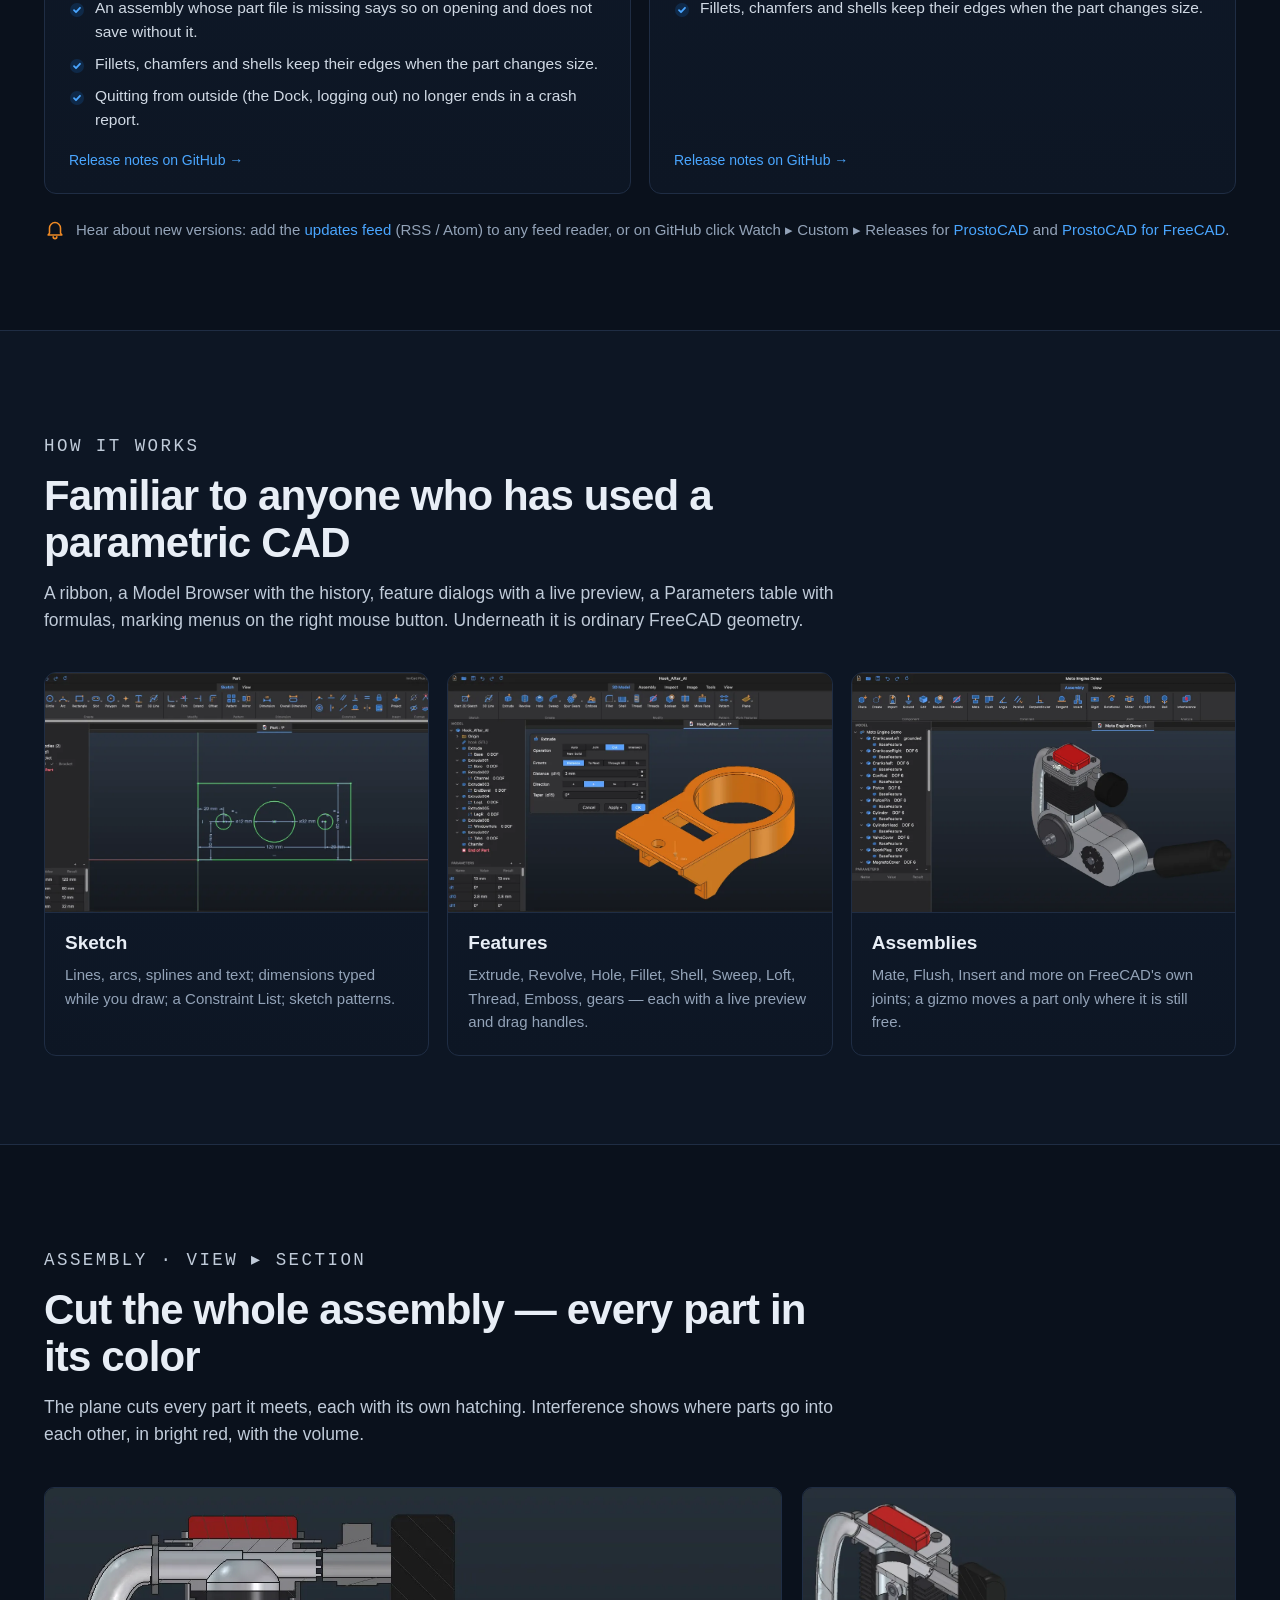
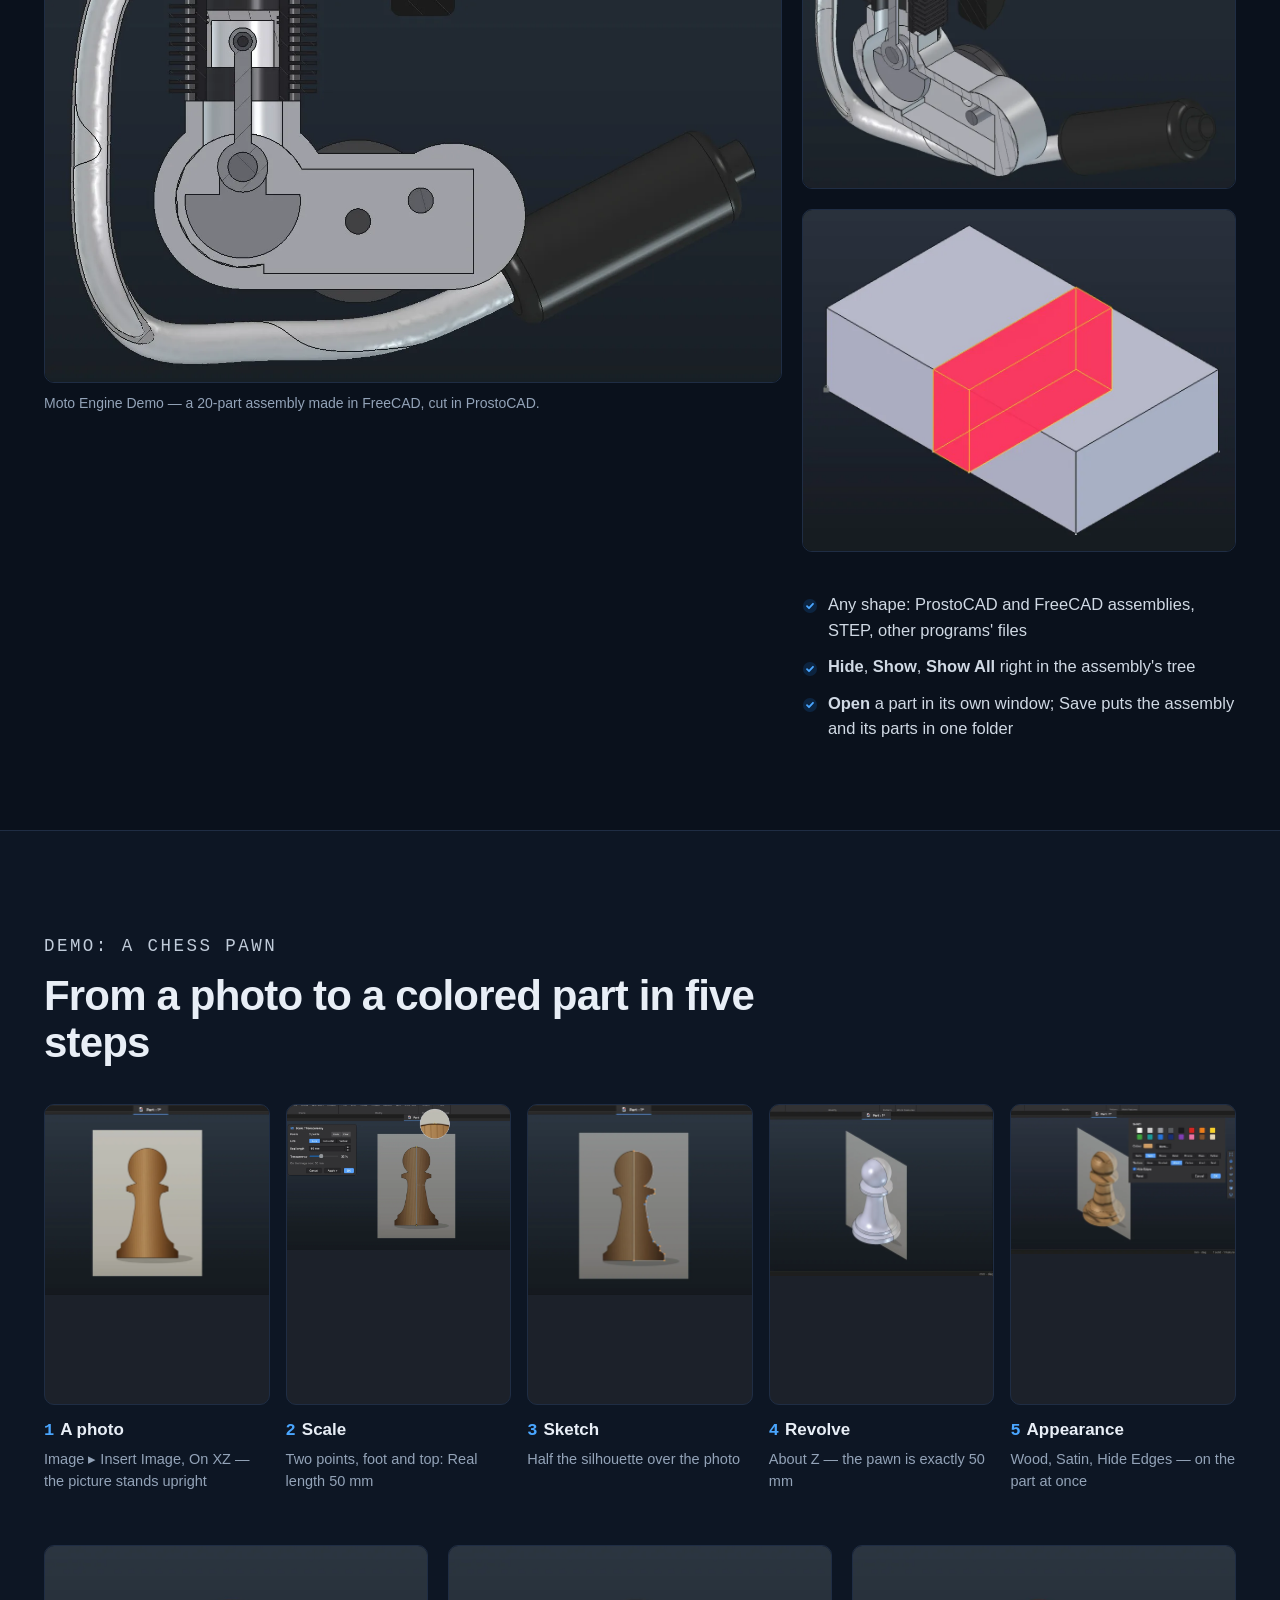
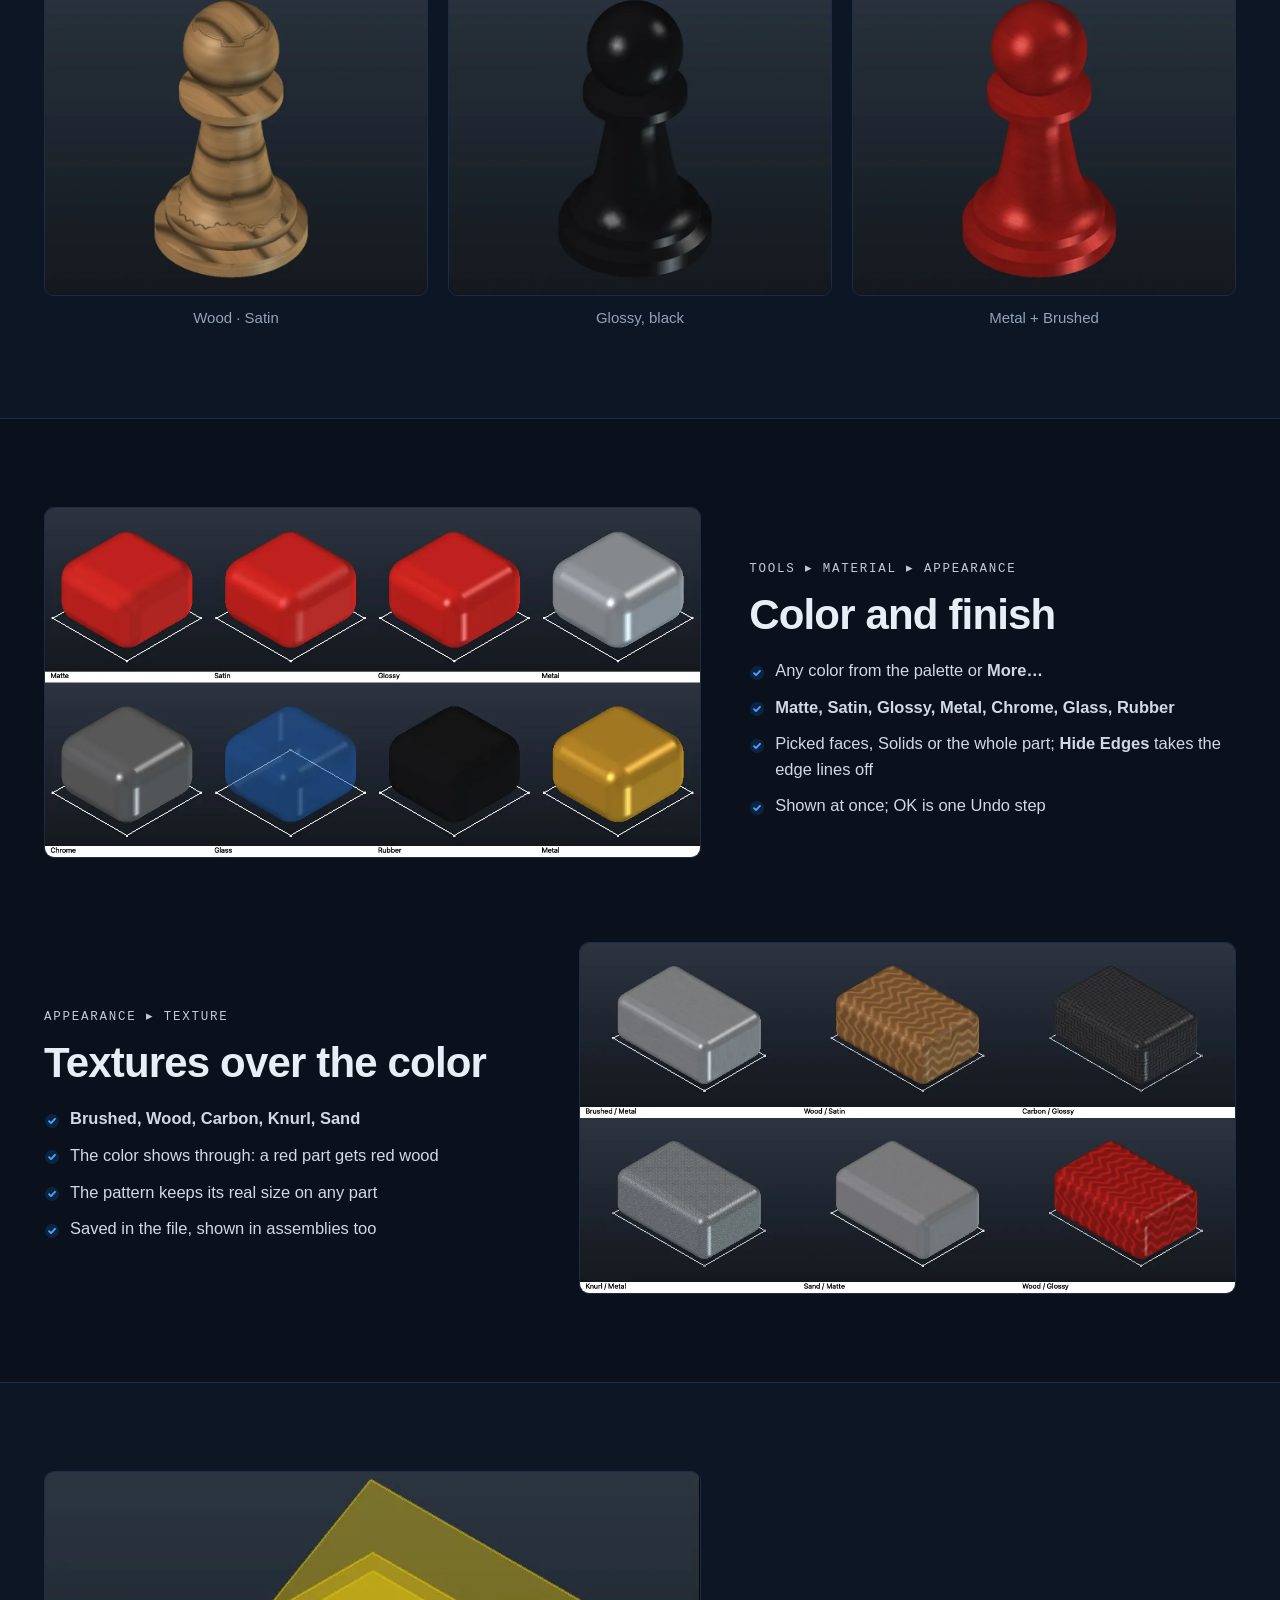
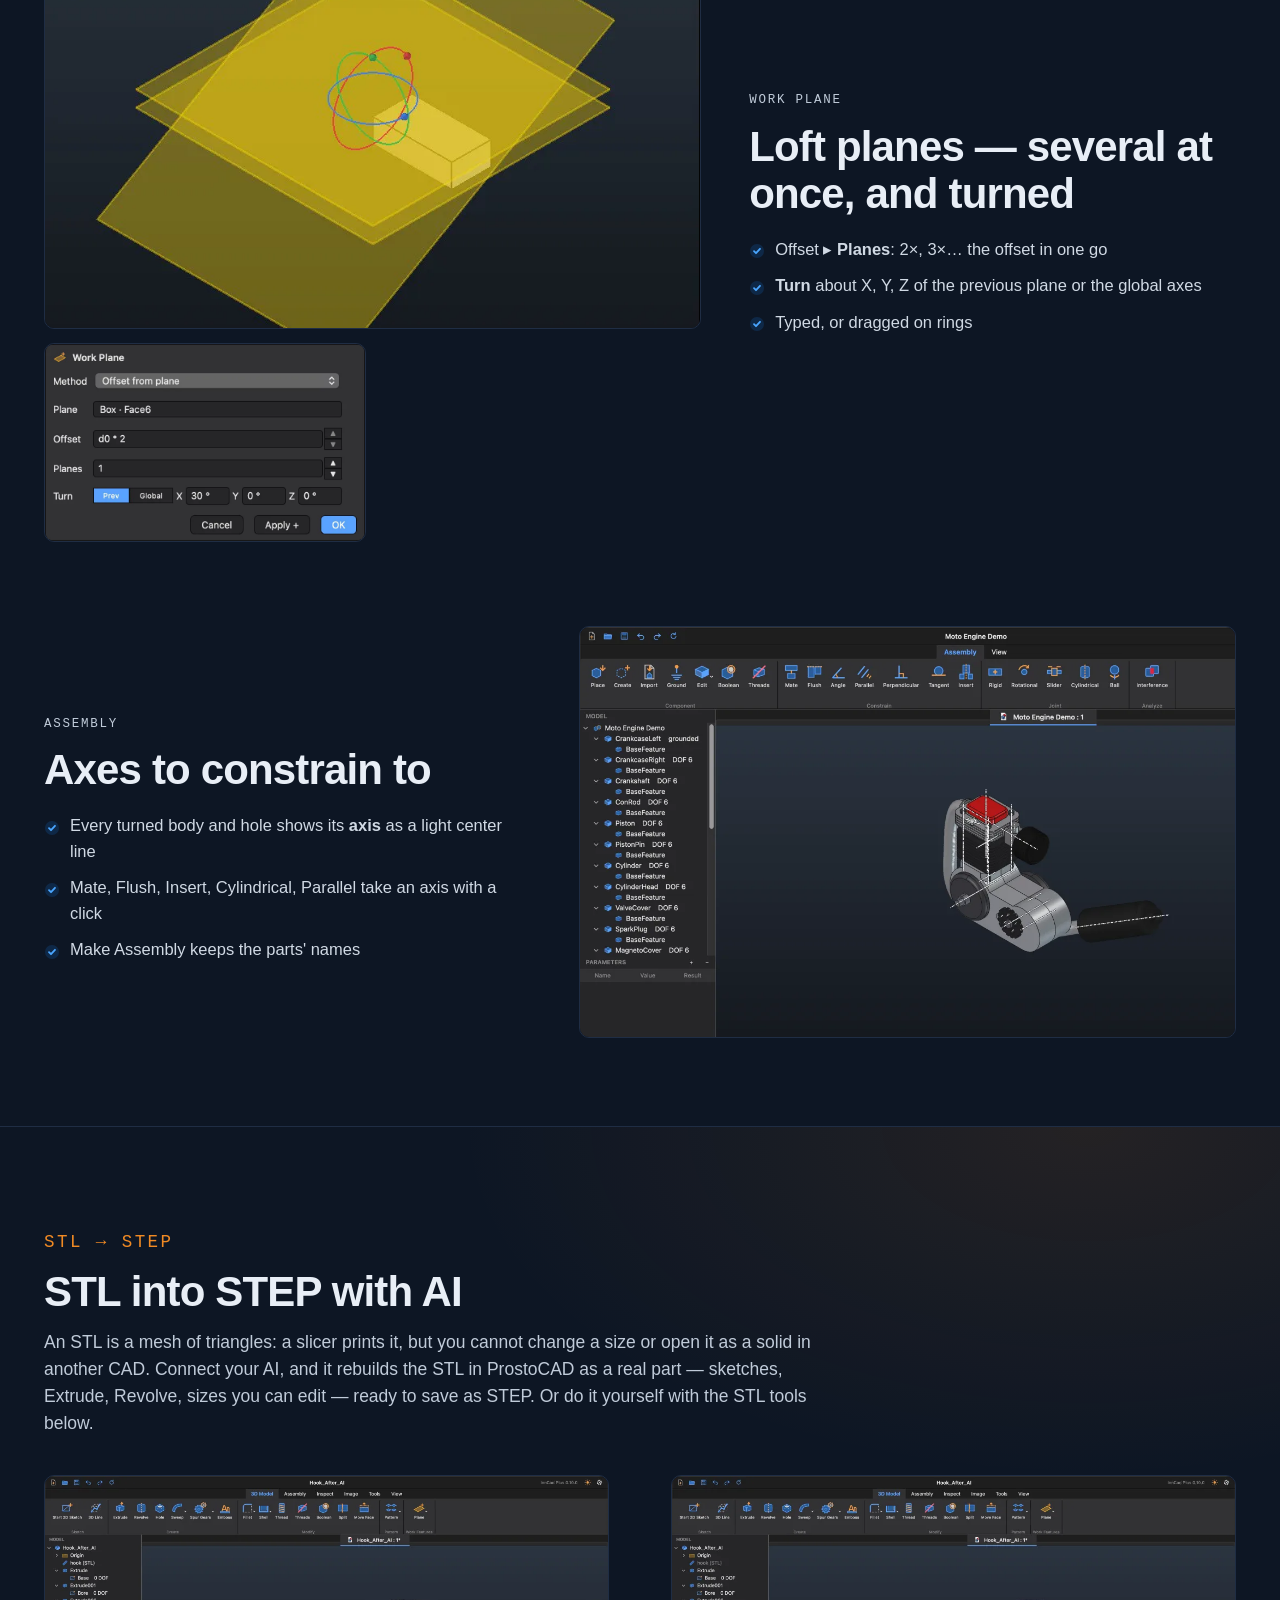
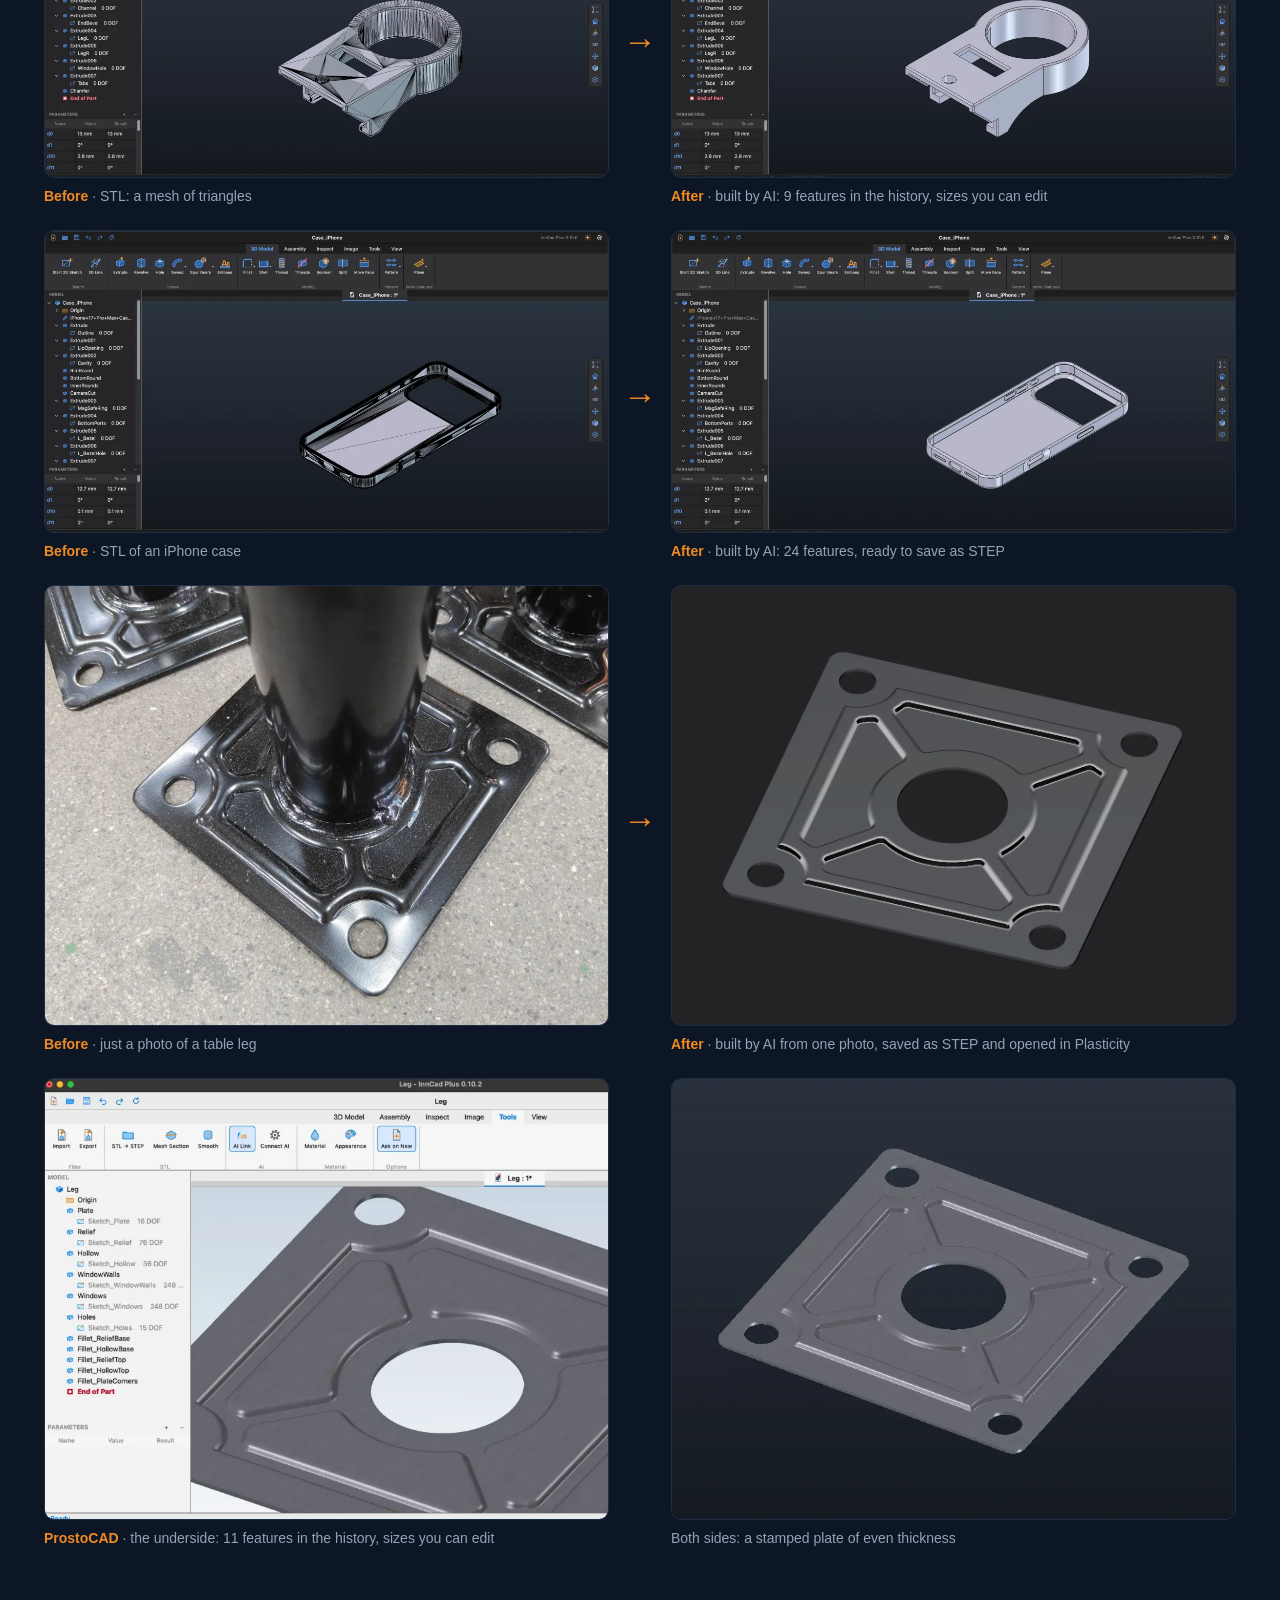
==== commit 49ad79f7: "ProstoCAD 0.17.5 and ProstoCAD for FreeCAD 0.17.5: news, downloads, manuals, a new word to the peopl" ====
--- a/index.html
+++ b/index.html
@@ -43,8 +43,8 @@
     <a class="btn primary small" href="#download"><svg class="i" viewBox="0 0 24 24" aria-hidden="true"><path d="M12 3.5v11m0 0-4.5-4.5m4.5 4.5 4.5-4.5M4.5 15.5v3a2 2 0 0 0 2 2h11a2 2 0 0 0 2-2v-3"/></svg><span>Download</span></a>
   </div>
 </div></header>
-<div class="newsbar"><div class="wrap"><a href="#updates"><span class="tag-new">New</span><span class="what"><b>ProstoCAD 0.17.0</b> — Smooth: smooth faces from an STL&#x27;s triangles · <b>ProstoCAD for FreeCAD 0.17.0</b> — STEP that other programs read</span><span class="go">What changed →</span></a></div></div>
-<div class="notice"><div class="wrap"><p>Dear friends, ProstoCAD is alive and growing. It has been a while since the last update because we have been working hard on fixing bugs. A major update with fundamental changes is coming soon. Thank you for your patience and support!</p></div></div>
+<div class="newsbar"><div class="wrap"><a href="#updates"><span class="tag-new">New</span><span class="what"><b>ProstoCAD 0.17.5</b> — Areas to click, sound solids, Text frames · <b>ProstoCAD for FreeCAD 0.17.5</b> — Areas to click, sound solids, Text frames</span><span class="go">What changed →</span></a></div></div>
+<div class="notice"><div class="wrap"><p>Dear users! Bug fixes have slowed down a little, for two important reasons:<br>1. Big changes to how sketches work in the current version of ProstoCAD are being prepared.<br>2. A new version of ProstoCAD is being prepared for release, with a completely rebuilt engine, no longer tied to FreeCAD.<br>Bug fixes and support for the current version, in all three of its forms (Mac, Windows and the FreeCAD addon), go on and will go on further.</p></div></div>
 
 <main id="top">
 <div class="hero"><div class="wrap">
@@ -60,7 +60,7 @@
         <a class="btn primary" href="#download"><svg class="i" viewBox="0 0 24 24" aria-hidden="true"><path d="M12 3.5v11m0 0-4.5-4.5m4.5 4.5 4.5-4.5M4.5 15.5v3a2 2 0 0 0 2 2h11a2 2 0 0 0 2-2v-3"/></svg>Download ProstoCAD<svg class="i chev" viewBox="0 0 24 24" aria-hidden="true"><path d="m9 5 7 7-7 7"/></svg></a>
         <a class="btn outline" href="#docs"><svg class="i" viewBox="0 0 24 24" aria-hidden="true"><path d="M14 3H6.5A1.5 1.5 0 0 0 5 4.5v15A1.5 1.5 0 0 0 6.5 21h11a1.5 1.5 0 0 0 1.5-1.5V8z"/><path d="M14 3v5h5M8.5 12.5h7M8.5 16h7"/></svg>View Documentation<svg class="i chev" viewBox="0 0 24 24" aria-hidden="true"><path d="m9 5 7 7-7 7"/></svg></a>
       </div>
-      <p class="meta"><span>Version 0.17.0</span><i></i><span>Free</span><i></i><span>macOS (Apple Silicon) · Windows x64 · Linux soon</span></p>
+      <p class="meta"><span>Version 0.17.5</span><i></i><span>Free</span><i></i><span>macOS (Apple Silicon) · Windows x64 · Linux soon</span></p>
       <p class="renamed">ProstoCAD is the new name of InnCad Plus.</p>
     </div>
     <div class="window"><div class="bar"><i></i><i></i><i></i></div><div class=""><a class="zoom" href="img/hero.webp?v=947d2b0a"><img src="img/hero.webp?v=947d2b0a" alt="The ProstoCAD window: ribbon, Model Browser, Parameters and a part" width="1800" height="963" loading="lazy" decoding="async"></a></div></div>
@@ -182,29 +182,29 @@
 
     <div class="box dlbox" id="download">
       <div class="boxhead"><svg class="i" viewBox="0 0 24 24" aria-hidden="true"><path d="M12 3.5v11m0 0-4.5-4.5m4.5 4.5 4.5-4.5M4.5 15.5v3a2 2 0 0 0 2 2h11a2 2 0 0 0 2-2v-3"/></svg><div><h3>Download ProstoCAD</h3>
-        <p>Version 0.17.0 · released November 1, 2026 · free</p></div></div>
+        <p>Version 0.17.5 · released November 9, 2026 · free</p></div></div>
       <div class="tabs" role="tablist">
         <button type="button" role="tab" data-pf="pf-mac">macOS</button>
         <button type="button" role="tab" data-pf="pf-zip">Windows Portable</button>
         <button type="button" role="tab" data-pf="pf-linux">Linux <span class="tag-soon">soon</span></button>
       </div>
       <div class="pf" id="pf-mac"><h4>macOS</h4>
-        <a class="btn primary" href="https://github.com/Igr11/ProstoCAD-releases/releases/download/v0.17.0/ProstoCAD-0.17.0-macos-arm64.dmg" data-goatcounter-click="download-mac" data-goatcounter-title="ProstoCAD-0.17.0-macos-arm64.dmg"><svg class="i" viewBox="0 0 24 24" aria-hidden="true"><path d="M12 3.5v11m0 0-4.5-4.5m4.5 4.5 4.5-4.5M4.5 15.5v3a2 2 0 0 0 2 2h11a2 2 0 0 0 2-2v-3"/></svg>Download for Mac</a>
-        <p class="file">ProstoCAD-0.17.0-macos-arm64.dmg · 200 MB</p>
-        <div class="sha"><div><small>SHA-256</small><code>bec7c22148742d725650039c6374eb88a0ba11f3483a17f21a0d3c24e6cf9fff</code></div>
-          <button class="copy" type="button" data-copy="bec7c22148742d725650039c6374eb88a0ba11f3483a17f21a0d3c24e6cf9fff" data-ok="Copied" aria-label="Copy SHA-256"><svg class="i" viewBox="0 0 24 24" aria-hidden="true"><rect x="8.5" y="8.5" width="11.5" height="11.5" rx="2"/><path d="M15.5 8.5V5.5A1.5 1.5 0 0 0 14 4H5.5A1.5 1.5 0 0 0 4 5.5V14a1.5 1.5 0 0 0 1.5 1.5h3"/></svg></button></div>
+        <a class="btn primary" href="https://github.com/Igr11/ProstoCAD-releases/releases/download/v0.17.5/ProstoCAD-0.17.5-macos-arm64.dmg" data-goatcounter-click="download-mac" data-goatcounter-title="ProstoCAD-0.17.5-macos-arm64.dmg"><svg class="i" viewBox="0 0 24 24" aria-hidden="true"><path d="M12 3.5v11m0 0-4.5-4.5m4.5 4.5 4.5-4.5M4.5 15.5v3a2 2 0 0 0 2 2h11a2 2 0 0 0 2-2v-3"/></svg>Download for Mac</a>
+        <p class="file">ProstoCAD-0.17.5-macos-arm64.dmg · 201 MB</p>
+        <div class="sha"><div><small>SHA-256</small><code>54944fb4e6c9525c4376e8cd24d4ce85bf61dcf89647a0150e9a27137592fea6</code></div>
+          <button class="copy" type="button" data-copy="54944fb4e6c9525c4376e8cd24d4ce85bf61dcf89647a0150e9a27137592fea6" data-ok="Copied" aria-label="Copy SHA-256"><svg class="i" viewBox="0 0 24 24" aria-hidden="true"><rect x="8.5" y="8.5" width="11.5" height="11.5" rx="2"/><path d="M15.5 8.5V5.5A1.5 1.5 0 0 0 14 4H5.5A1.5 1.5 0 0 0 4 5.5V14a1.5 1.5 0 0 0 1.5 1.5h3"/></svg></button></div>
         <p class="note">Drag ProstoCAD.app onto Applications. The first time, macOS asks to confirm: <a href="#faq-mac">Open Anyway</a>.</p></div>
       <div class="pf" id="pf-zip"><h4>Windows Portable</h4>
-        <a class="btn primary" href="https://github.com/Igr11/ProstoCAD-releases/releases/download/v0.17.0/ProstoCAD-0.17.0-windows-x64.zip" data-goatcounter-click="download-win" data-goatcounter-title="ProstoCAD-0.17.0-windows-x64.zip"><svg class="i" viewBox="0 0 24 24" aria-hidden="true"><path d="M12 3.5v11m0 0-4.5-4.5m4.5 4.5 4.5-4.5M4.5 15.5v3a2 2 0 0 0 2 2h11a2 2 0 0 0 2-2v-3"/></svg>Download Windows Portable</a>
-        <p class="file">ProstoCAD-0.17.0-windows-x64.zip · 213 MB</p>
-        <div class="sha"><div><small>SHA-256</small><code>d6b8b62a4649683b79ccdb17ef64791c3fdf59bc89ab873409482ead7f8bb380</code></div>
-          <button class="copy" type="button" data-copy="d6b8b62a4649683b79ccdb17ef64791c3fdf59bc89ab873409482ead7f8bb380" data-ok="Copied" aria-label="Copy SHA-256"><svg class="i" viewBox="0 0 24 24" aria-hidden="true"><rect x="8.5" y="8.5" width="11.5" height="11.5" rx="2"/><path d="M15.5 8.5V5.5A1.5 1.5 0 0 0 14 4H5.5A1.5 1.5 0 0 0 4 5.5V14a1.5 1.5 0 0 0 1.5 1.5h3"/></svg></button></div>
+        <a class="btn primary" href="https://github.com/Igr11/ProstoCAD-releases/releases/download/v0.17.5/ProstoCAD-0.17.5-windows-x64.zip" data-goatcounter-click="download-win" data-goatcounter-title="ProstoCAD-0.17.5-windows-x64.zip"><svg class="i" viewBox="0 0 24 24" aria-hidden="true"><path d="M12 3.5v11m0 0-4.5-4.5m4.5 4.5 4.5-4.5M4.5 15.5v3a2 2 0 0 0 2 2h11a2 2 0 0 0 2-2v-3"/></svg>Download Windows Portable</a>
+        <p class="file">ProstoCAD-0.17.5-windows-x64.zip · 213 MB</p>
+        <div class="sha"><div><small>SHA-256</small><code>585cecb30677b865b2732be648795522d5ae5aa803bf0fa8eca8d5fa1492170b</code></div>
+          <button class="copy" type="button" data-copy="585cecb30677b865b2732be648795522d5ae5aa803bf0fa8eca8d5fa1492170b" data-ok="Copied" aria-label="Copy SHA-256"><svg class="i" viewBox="0 0 24 24" aria-hidden="true"><rect x="8.5" y="8.5" width="11.5" height="11.5" rx="2"/><path d="M15.5 8.5V5.5A1.5 1.5 0 0 0 14 4H5.5A1.5 1.5 0 0 0 4 5.5V14a1.5 1.5 0 0 0 1.5 1.5h3"/></svg></button></div>
         <p class="note"><b>No installation needed. Unzip and use.</b> Use a short path with Latin letters only, then run <code>ProstoCAD.exe</code>.</p></div>
       <div class="pf" id="pf-linux"><h4>Linux</h4><p class="note">A Linux version is on its way. Come back soon — until then ProstoCAD is here for Mac and Windows.</p></div>
       <div class="links">
-        <a href="https://github.com/Igr11/ProstoCAD-releases/releases/tag/v0.17.0">Release on GitHub</a>
+        <a href="https://github.com/Igr11/ProstoCAD-releases/releases/tag/v0.17.5">Release on GitHub</a>
         <a href="https://github.com/Igr11/ProstoCAD-releases/releases">All releases</a>
-        <a href="https://github.com/Igr11/ProstoCAD-releases/releases/download/v0.17.0/SHA256SUMS-0.17.0.txt">SHA256SUMS-0.17.0.txt</a>
+        <a href="https://github.com/Igr11/ProstoCAD-releases/releases/download/v0.17.5/SHA256SUMS-0.17.5.txt">SHA256SUMS-0.17.5.txt</a>
       </div>
       <div class="fresh"><svg class="buddy" viewBox="0 0 64 64" aria-hidden="true"><g class="gear"><rect x="27.5" y="3" width="9" height="13" rx="2" transform="rotate(0 32 32)"/><rect x="27.5" y="3" width="9" height="13" rx="2" transform="rotate(45 32 32)"/><rect x="27.5" y="3" width="9" height="13" rx="2" transform="rotate(90 32 32)"/><rect x="27.5" y="3" width="9" height="13" rx="2" transform="rotate(135 32 32)"/><rect x="27.5" y="3" width="9" height="13" rx="2" transform="rotate(180 32 32)"/><rect x="27.5" y="3" width="9" height="13" rx="2" transform="rotate(225 32 32)"/><rect x="27.5" y="3" width="9" height="13" rx="2" transform="rotate(270 32 32)"/><rect x="27.5" y="3" width="9" height="13" rx="2" transform="rotate(315 32 32)"/><circle cx="32" cy="32" r="20"/><circle class="hub" cx="32" cy="32" r="16"/></g><g class="face"><ellipse class="eye" cx="26" cy="29" rx="2.4" ry="3.2"/><ellipse class="eye wink" cx="38" cy="29" rx="2.4" ry="3.2"/><circle class="cheek" cx="22.5" cy="35" r="2.2"/><circle class="cheek" cx="41.5" cy="35" r="2.2"/><path class="smile" d="M26 36.5 q6 6 12 0"/></g></svg><p>Come back often: ProstoCAD gets better almost every day, and a new version may already be waiting for you.</p></div>
     </div>
@@ -223,9 +223,9 @@
         <p class="note">Mac: install with FreeCAD's Addon Manager, the steps are in README.txt inside the ZIP. Windows: unzip and run <code>install.bat</code>.</p>
       </div>
       <div class="addon-dl">
-        <a class="btn primary" href="https://github.com/Igr11/ProstoCAD/releases/download/v0.17.0/ProstoCAD-FreeCAD-0.17.0-2026-11-01-20f565d-macOS-arm64.zip" data-goatcounter-click="download-addon-mac" data-goatcounter-title="ProstoCAD-FreeCAD-0.17.0-2026-11-01-20f565d-macOS-arm64.zip"><svg class="i" viewBox="0 0 24 24" aria-hidden="true"><path d="M12 3.5v11m0 0-4.5-4.5m4.5 4.5 4.5-4.5M4.5 15.5v3a2 2 0 0 0 2 2h11a2 2 0 0 0 2-2v-3"/></svg><span>Addon for Mac<small>ZIP · 8 MB</small></span></a>
-        <a class="btn outline" href="https://github.com/Igr11/ProstoCAD/releases/download/v0.17.0/ProstoCAD-FreeCAD-0.17.0-2026-11-01-20f565d-Windows-x64.zip" data-goatcounter-click="download-addon-win" data-goatcounter-title="ProstoCAD-FreeCAD-0.17.0-2026-11-01-20f565d-Windows-x64.zip"><svg class="i" viewBox="0 0 24 24" aria-hidden="true"><path d="M12 3.5v11m0 0-4.5-4.5m4.5 4.5 4.5-4.5M4.5 15.5v3a2 2 0 0 0 2 2h11a2 2 0 0 0 2-2v-3"/></svg><span>Addon for Windows<small>ZIP · 8 MB</small></span></a>
-        <p class="note">Version 0.17.0 · <a href="https://github.com/Igr11/ProstoCAD/releases">All releases of the addon</a></p>
+        <a class="btn primary" href="https://github.com/Igr11/ProstoCAD/releases/download/v0.17.5/ProstoCAD-FreeCAD-0.17.5-2026-11-09-79e64c3-macOS-arm64.zip" data-goatcounter-click="download-addon-mac" data-goatcounter-title="ProstoCAD-FreeCAD-0.17.5-2026-11-09-79e64c3-macOS-arm64.zip"><svg class="i" viewBox="0 0 24 24" aria-hidden="true"><path d="M12 3.5v11m0 0-4.5-4.5m4.5 4.5 4.5-4.5M4.5 15.5v3a2 2 0 0 0 2 2h11a2 2 0 0 0 2-2v-3"/></svg><span>Addon for Mac<small>ZIP · 8 MB</small></span></a>
+        <a class="btn outline" href="https://github.com/Igr11/ProstoCAD/releases/download/v0.17.5/ProstoCAD-FreeCAD-0.17.5-2026-11-09-79e64c3-Windows-x64.zip" data-goatcounter-click="download-addon-win" data-goatcounter-title="ProstoCAD-FreeCAD-0.17.5-2026-11-09-79e64c3-Windows-x64.zip"><svg class="i" viewBox="0 0 24 24" aria-hidden="true"><path d="M12 3.5v11m0 0-4.5-4.5m4.5 4.5 4.5-4.5M4.5 15.5v3a2 2 0 0 0 2 2h11a2 2 0 0 0 2-2v-3"/></svg><span>Addon for Windows<small>ZIP · 8 MB</small></span></a>
+        <p class="note">Version 0.17.5 · <a href="https://github.com/Igr11/ProstoCAD/releases">All releases of the addon</a></p>
       </div>
     </div>
     <div class="fresh"><svg class="buddy" viewBox="0 0 64 64" aria-hidden="true"><g class="gear"><rect x="27.5" y="3" width="9" height="13" rx="2" transform="rotate(0 32 32)"/><rect x="27.5" y="3" width="9" height="13" rx="2" transform="rotate(45 32 32)"/><rect x="27.5" y="3" width="9" height="13" rx="2" transform="rotate(90 32 32)"/><rect x="27.5" y="3" width="9" height="13" rx="2" transform="rotate(135 32 32)"/><rect x="27.5" y="3" width="9" height="13" rx="2" transform="rotate(180 32 32)"/><rect x="27.5" y="3" width="9" height="13" rx="2" transform="rotate(225 32 32)"/><rect x="27.5" y="3" width="9" height="13" rx="2" transform="rotate(270 32 32)"/><rect x="27.5" y="3" width="9" height="13" rx="2" transform="rotate(315 32 32)"/><circle cx="32" cy="32" r="20"/><circle class="hub" cx="32" cy="32" r="16"/></g><g class="face"><ellipse class="eye" cx="26" cy="29" rx="2.4" ry="3.2"/><ellipse class="eye wink" cx="38" cy="29" rx="2.4" ry="3.2"/><circle class="cheek" cx="22.5" cy="35" r="2.2"/><circle class="cheek" cx="41.5" cy="35" r="2.2"/><path class="smile" d="M26 36.5 q6 6 12 0"/></g></svg><p>Come back often: the addon gets better almost every day, and a new version may already be waiting for you.</p></div>
@@ -238,13 +238,13 @@
     <h2>What's new in ProstoCAD</h2>
     <p>The latest version of each: what was added and what was fixed. Earlier versions are on GitHub: <a href="https://github.com/Igr11/ProstoCAD-releases/releases">ProstoCAD</a>, <a href="https://github.com/Igr11/ProstoCAD/releases">ProstoCAD for FreeCAD</a>.</p>
   </div>
-  <div class="upd-grid"><article class="box upd" id="update-plus-0.17.0">
-      <p class="upd-head"><span class="prod plus">ProstoCAD</span><b>0.17.0</b><time datetime="2026-11-01">November 1, 2026</time></p>
-      <h3>Smooth: smooth faces from an STL&#x27;s triangles</h3><h4 class="added">Added</h4><ul class="ticks"><li>Smooth makes only the triangle faces smooth after STL → STEP: planes, cylinders, cones, spheres, tori and profiles become real smooth faces, flat faces stay as they are. The solid is checked sound before it is kept.</li><li>Mesh Section cuts a Solid too (after Smooth, an imported STEP, any part): into a picked sketch or through a sketched line.</li><li>STEP export that other CAD programs (Plasticity and others) read as it is: no open faces.</li><li>While picking three points, the plane through them shows.</li><li>Drawings: an angle size by three points.</li></ul><h4 class="fixed">Fixed</h4><ul class="ticks"><li>Features on a solid made of an STL&#x27;s triangles took over a minute each; now about 10 s.</li><li>An opened or imported file is shown at once.</li></ul>
-      <a class="more" href="https://github.com/Igr11/ProstoCAD-releases/releases/tag/v0.17.0">Release notes on GitHub →</a></article><article class="box upd" id="update-incad-0.17.0">
-      <p class="upd-head"><span class="prod incad">ProstoCAD for FreeCAD</span><b>0.17.0</b><time datetime="2026-11-01">November 1, 2026</time></p>
-      <h3>STEP that other programs read</h3><h4 class="added">Added</h4><ul class="ticks"><li>STEP export that other CAD programs (Plasticity and others) read as it is: no open faces.</li><li>While picking three points, the plane through them shows.</li></ul><h4 class="fixed">Fixed</h4><ul class="ticks"><li>Features on a solid made of an STL&#x27;s triangles took over a minute each; now about 10 s.</li></ul>
-      <a class="more" href="https://github.com/Igr11/ProstoCAD/releases/tag/v0.17.0">Release notes on GitHub →</a></article></div>
+  <div class="upd-grid"><article class="box upd" id="update-plus-0.17.5">
+      <p class="upd-head"><span class="prod plus">ProstoCAD</span><b>0.17.5</b><time datetime="2026-11-09">November 9, 2026</time></p>
+      <h3>Areas to click, sound solids, Text frames</h3><h4 class="added">Added</h4><ul class="ticks"><li>Extrude, Revolve and Emboss show a sketch&#x27;s closed areas in their window: click the ones to use, ⌘A / Ctrl+A takes them all.</li><li>Extrude, Revolve, Shell, Patterns and Mirror are built directly on the geometry kernel: sound solids where they used to fail, exact volumes, sharp edges.</li><li>Shell ▸ No opening makes a closed hollow; Pattern ▸ Solid repeats a whole Solid.</li><li>Sketch ▸ Text: a Rectangle, Ellipse or Circle frame, drawn dashed in the sketch, and smooth letters.</li><li>Sketch tools work tool first: pick the tool, then click in the sketch.</li></ul><h4 class="fixed">Fixed</h4><ul class="ticks"><li>A section through a part of several touching Solids cuts each Solid in its own colour; it showed the cut hollow.</li><li>The model tree&#x27;s right-click menu opens beside the tree, not over its rows.</li><li>An assembly whose part file is missing says so on opening and does not save without it.</li><li>Fillets, chamfers and shells keep their edges when the part changes size.</li><li>Quitting from outside (the Dock, logging out) no longer ends in a crash report.</li></ul>
+      <a class="more" href="https://github.com/Igr11/ProstoCAD-releases/releases/tag/v0.17.5">Release notes on GitHub →</a></article><article class="box upd" id="update-incad-0.17.5">
+      <p class="upd-head"><span class="prod incad">ProstoCAD for FreeCAD</span><b>0.17.5</b><time datetime="2026-11-09">November 9, 2026</time></p>
+      <h3>Areas to click, sound solids, Text frames</h3><h4 class="added">Added</h4><ul class="ticks"><li>Extrude, Revolve and Emboss show a sketch&#x27;s closed areas in their window: click the ones to use, ⌘A / Ctrl+A takes them all.</li><li>Extrude, Revolve, Shell, Patterns and Mirror are built directly on the geometry kernel: sound solids where they used to fail, exact volumes, sharp edges.</li><li>Shell ▸ No opening makes a closed hollow; Pattern ▸ Solid repeats a whole Solid.</li><li>Sketch ▸ Text: a Rectangle, Ellipse or Circle frame, drawn dashed in the sketch, and smooth letters.</li><li>Sketch tools work tool first: pick the tool, then click in the sketch.</li></ul><h4 class="fixed">Fixed</h4><ul class="ticks"><li>A section through a part of several touching Solids cuts each Solid in its own colour; it showed the cut hollow.</li><li>The model tree&#x27;s right-click menu opens beside the tree, not over its rows.</li><li>Fillets, chamfers and shells keep their edges when the part changes size.</li></ul>
+      <a class="more" href="https://github.com/Igr11/ProstoCAD/releases/tag/v0.17.5">Release notes on GitHub →</a></article></div>
   <p class="follow"><svg class="i" viewBox="0 0 24 24" aria-hidden="true"><path d="M6 16.5V11a6 6 0 0 1 12 0v5.5l1.5 2h-15z"/><path d="M10 20.5a2 2 0 0 0 4 0"/></svg><span>Hear about new versions: add the <a href="updates.xml">updates feed</a> (RSS / Atom) to any feed reader, or on GitHub click Watch ▸ Custom ▸ Releases for <a href="https://github.com/Igr11/ProstoCAD-releases">ProstoCAD</a> and <a href="https://github.com/Igr11/ProstoCAD">ProstoCAD for FreeCAD</a>.</span></p>
 </div></section>
 
@@ -560,12 +560,12 @@
         <a class="more" href="files/ProstoCAD-manual.pdf">Open the manual →</a></div>
       <div class="guides">
         <div class="guide"><div class="shot"><a class="zoom" href="img/g_windows.webp?v=f2e2d20e"><img src="img/g_windows.webp?v=f2e2d20e" alt="User Manual (Windows)" width="480" height="270" loading="lazy" decoding="async"></a></div><div><h3><svg class="i" viewBox="0 0 24 24" aria-hidden="true"><rect x="3" y="4" width="18" height="12.5" rx="1.5"/><path d="M8.5 20.5h7M12 16.5v4"/></svg>User Manual (Windows)</h3><p>The same manual with Windows keys, paths and install.</p>
-        <div class="links"><a href="files/ProstoCAD-manual-windows.pdf" data-goatcounter-click="pdf-ProstoCAD-manual-windows.pdf">English <small>PDF · 619 KB</small></a><a href="files/ProstoCAD-manual-windows_ru.pdf" data-goatcounter-click="pdf-ProstoCAD-manual-windows_ru.pdf">Русский <small>PDF · 1 MB</small></a></div></div></div>
+        <div class="links"><a href="files/ProstoCAD-manual-windows.pdf" data-goatcounter-click="pdf-ProstoCAD-manual-windows.pdf">English <small>PDF · 627 KB</small></a><a href="files/ProstoCAD-manual-windows_ru.pdf" data-goatcounter-click="pdf-ProstoCAD-manual-windows_ru.pdf">Русский <small>PDF · 1 MB</small></a></div></div></div>
         <div class="guide"><div class="shot"><a class="zoom" href="img/g_manual.webp?v=07d80746"><img src="img/g_manual.webp?v=07d80746" alt="User Manual (Mac)" width="480" height="270" loading="lazy" decoding="async"></a></div><div><h3><svg class="i" viewBox="0 0 24 24" aria-hidden="true"><path d="M14 3H6.5A1.5 1.5 0 0 0 5 4.5v15A1.5 1.5 0 0 0 6.5 21h11a1.5 1.5 0 0 0 1.5-1.5V8z"/><path d="M14 3v5h5M8.5 12.5h7M8.5 16h7"/></svg>User Manual (Mac)</h3><p>Every tool step by step, with the STL and AI chapter.</p>
-        <div class="links"><a href="files/ProstoCAD-manual.pdf" data-goatcounter-click="pdf-ProstoCAD-manual.pdf">English <small>PDF · 614 KB</small></a><a href="files/ProstoCAD-manual_ru.pdf" data-goatcounter-click="pdf-ProstoCAD-manual_ru.pdf">Русский <small>PDF · 1 MB</small></a></div></div></div>
+        <div class="links"><a href="files/ProstoCAD-manual.pdf" data-goatcounter-click="pdf-ProstoCAD-manual.pdf">English <small>PDF · 623 KB</small></a><a href="files/ProstoCAD-manual_ru.pdf" data-goatcounter-click="pdf-ProstoCAD-manual_ru.pdf">Русский <small>PDF · 1 MB</small></a></div></div></div>
         <div class="guide"><div class="shot"><a class="zoom" href="img/g_quick.webp?v=29779fe4"><img src="img/g_quick.webp?v=29779fe4" alt="Quick Start" width="480" height="270" loading="lazy" decoding="async"></a></div><div><h3><svg class="i" viewBox="0 0 24 24" aria-hidden="true"><path d="M3 5.5c3-1.3 6-1.3 9 .5 3-1.8 6-1.8 9-.5v13c-3-1.3-6-1.3-9 .5-3-1.8-6-1.8-9-.5z"/><path d="M12 6v13"/></svg>Quick Start</h3><p>Install, the window, the mouse and your first part — two pages.</p>
         <div class="links"><a href="files/ProstoCAD-quickstart_en.pdf" data-goatcounter-click="pdf-ProstoCAD-quickstart_en.pdf">English <small>PDF · 168 KB</small></a><a href="files/ProstoCAD-quickstart_ru.pdf" data-goatcounter-click="pdf-ProstoCAD-quickstart_ru.pdf">Русский <small>PDF · 190 KB</small></a><a href="files/ProstoCAD-quickstart_de.pdf" data-goatcounter-click="pdf-ProstoCAD-quickstart_de.pdf">Deutsch <small>PDF · 170 KB</small></a><a href="files/ProstoCAD-quickstart_zh.pdf" data-goatcounter-click="pdf-ProstoCAD-quickstart_zh.pdf">中文 <small>PDF · 306 KB</small></a><a href="files/ProstoCAD-quickstart_hi.pdf" data-goatcounter-click="pdf-ProstoCAD-quickstart_hi.pdf">हिन्दी <small>PDF · 215 KB</small></a></div></div></div>
-        <div class="guide"><div class="shot"><a class="zoom" href="img/g_news.webp?v=c67c613e"><img src="img/g_news.webp?v=c67c613e" alt="What&#x27;s New" width="480" height="256" loading="lazy" decoding="async"></a></div><div><h3><svg class="i" viewBox="0 0 24 24" aria-hidden="true"><path d="m12 3 9 4.8-9 4.8-9-4.8z"/><path d="m3 12.2 9 4.8 9-4.8M3 16.4l9 4.8 9-4.8"/></svg>What's New</h3><p>Slides of what came in 0.17.0 and before.</p>
+        <div class="guide"><div class="shot"><a class="zoom" href="img/g_news.webp?v=c67c613e"><img src="img/g_news.webp?v=c67c613e" alt="What&#x27;s New" width="480" height="256" loading="lazy" decoding="async"></a></div><div><h3><svg class="i" viewBox="0 0 24 24" aria-hidden="true"><path d="m12 3 9 4.8-9 4.8-9-4.8z"/><path d="m3 12.2 9 4.8 9-4.8M3 16.4l9 4.8 9-4.8"/></svg>What's New</h3><p>Slides of what came in 0.17.5 and before.</p>
         <div class="links"><a href="files/InnCadPlus-whats-new_en.pdf" data-goatcounter-click="pdf-InnCadPlus-whats-new_en.pdf">English <small>PDF · 2 MB</small></a><a href="files/InnCadPlus-whats-new_ru.pdf" data-goatcounter-click="pdf-InnCadPlus-whats-new_ru.pdf">Русский <small>PDF · 3 MB</small></a><a href="files/InnCadPlus-whats-new_de.pdf" data-goatcounter-click="pdf-InnCadPlus-whats-new_de.pdf">Deutsch <small>PDF · 2 MB</small></a><a href="files/InnCadPlus-whats-new_zh.pdf" data-goatcounter-click="pdf-InnCadPlus-whats-new_zh.pdf">中文 <small>PDF · 2 MB</small></a><a href="files/InnCadPlus-whats-new_hi.pdf" data-goatcounter-click="pdf-InnCadPlus-whats-new_hi.pdf">हिन्दी <small>PDF · 2 MB</small></a></div></div></div>
       </div>
     </div>
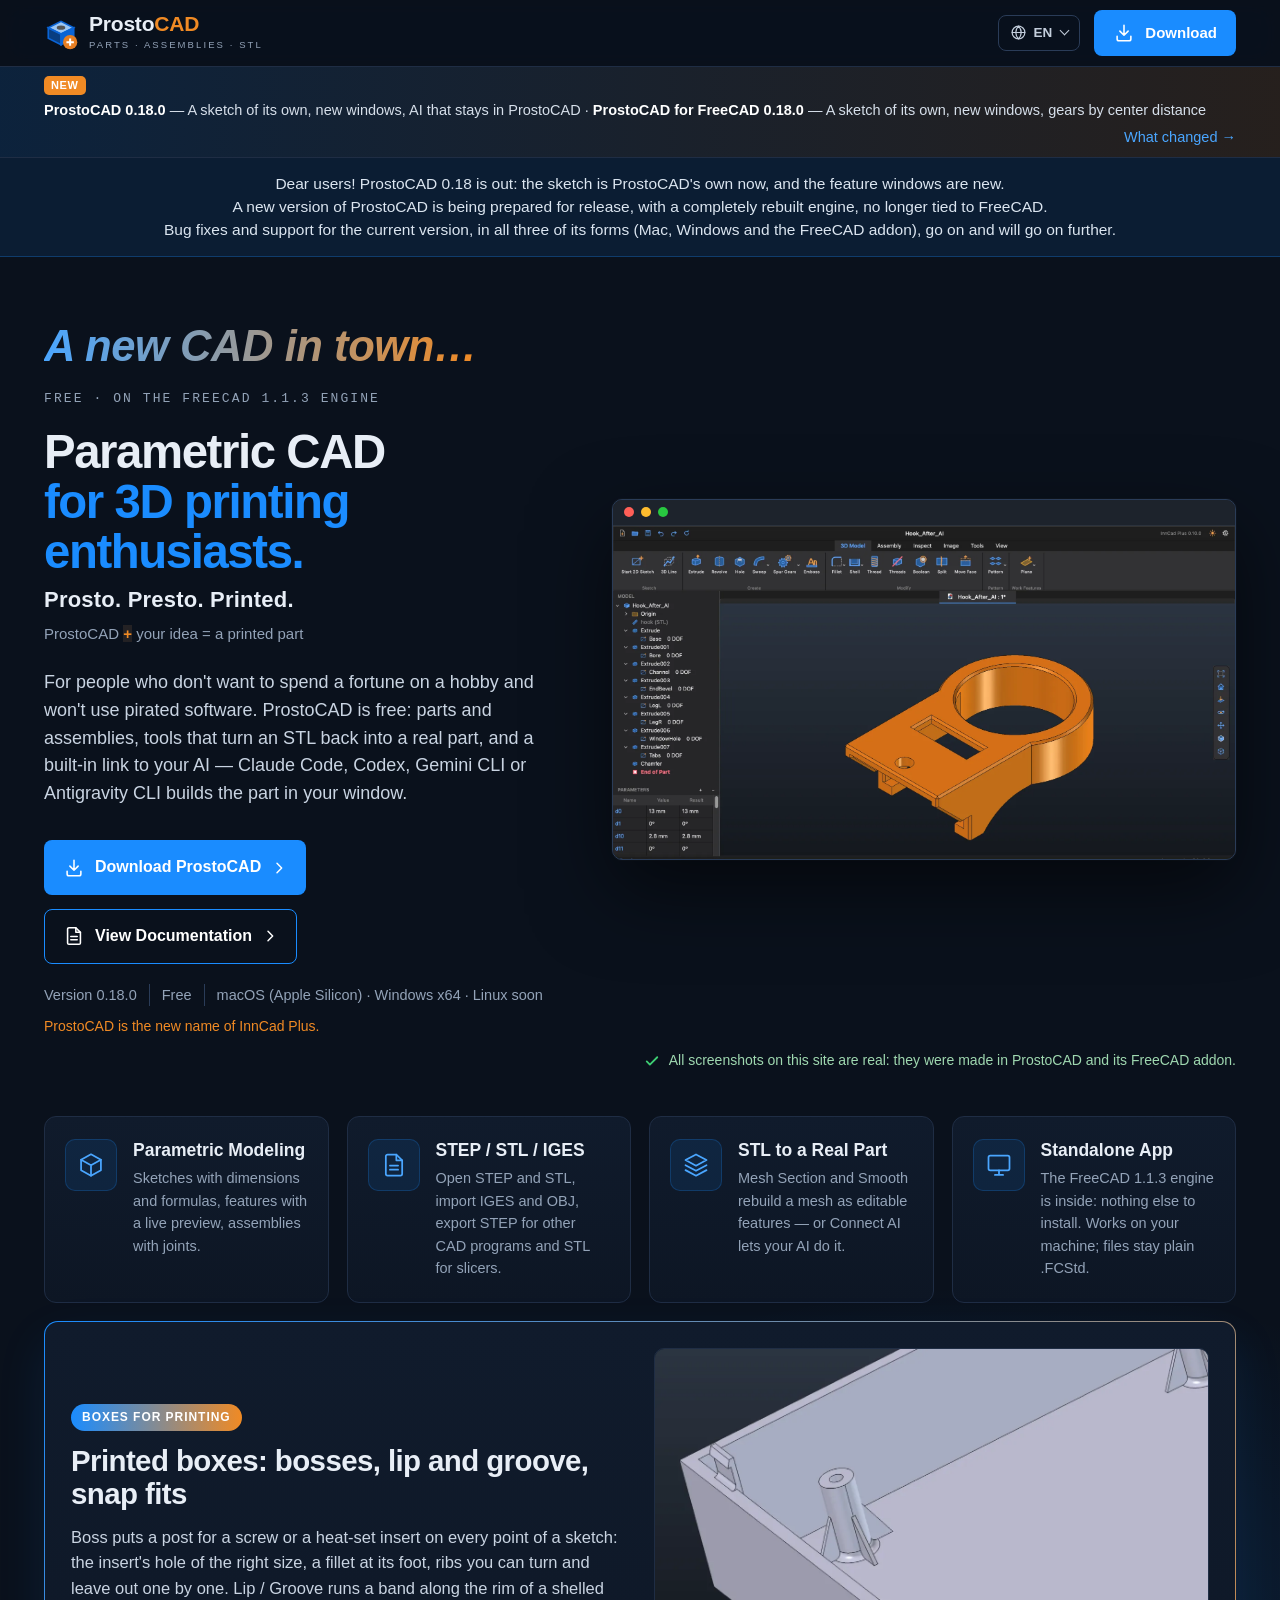
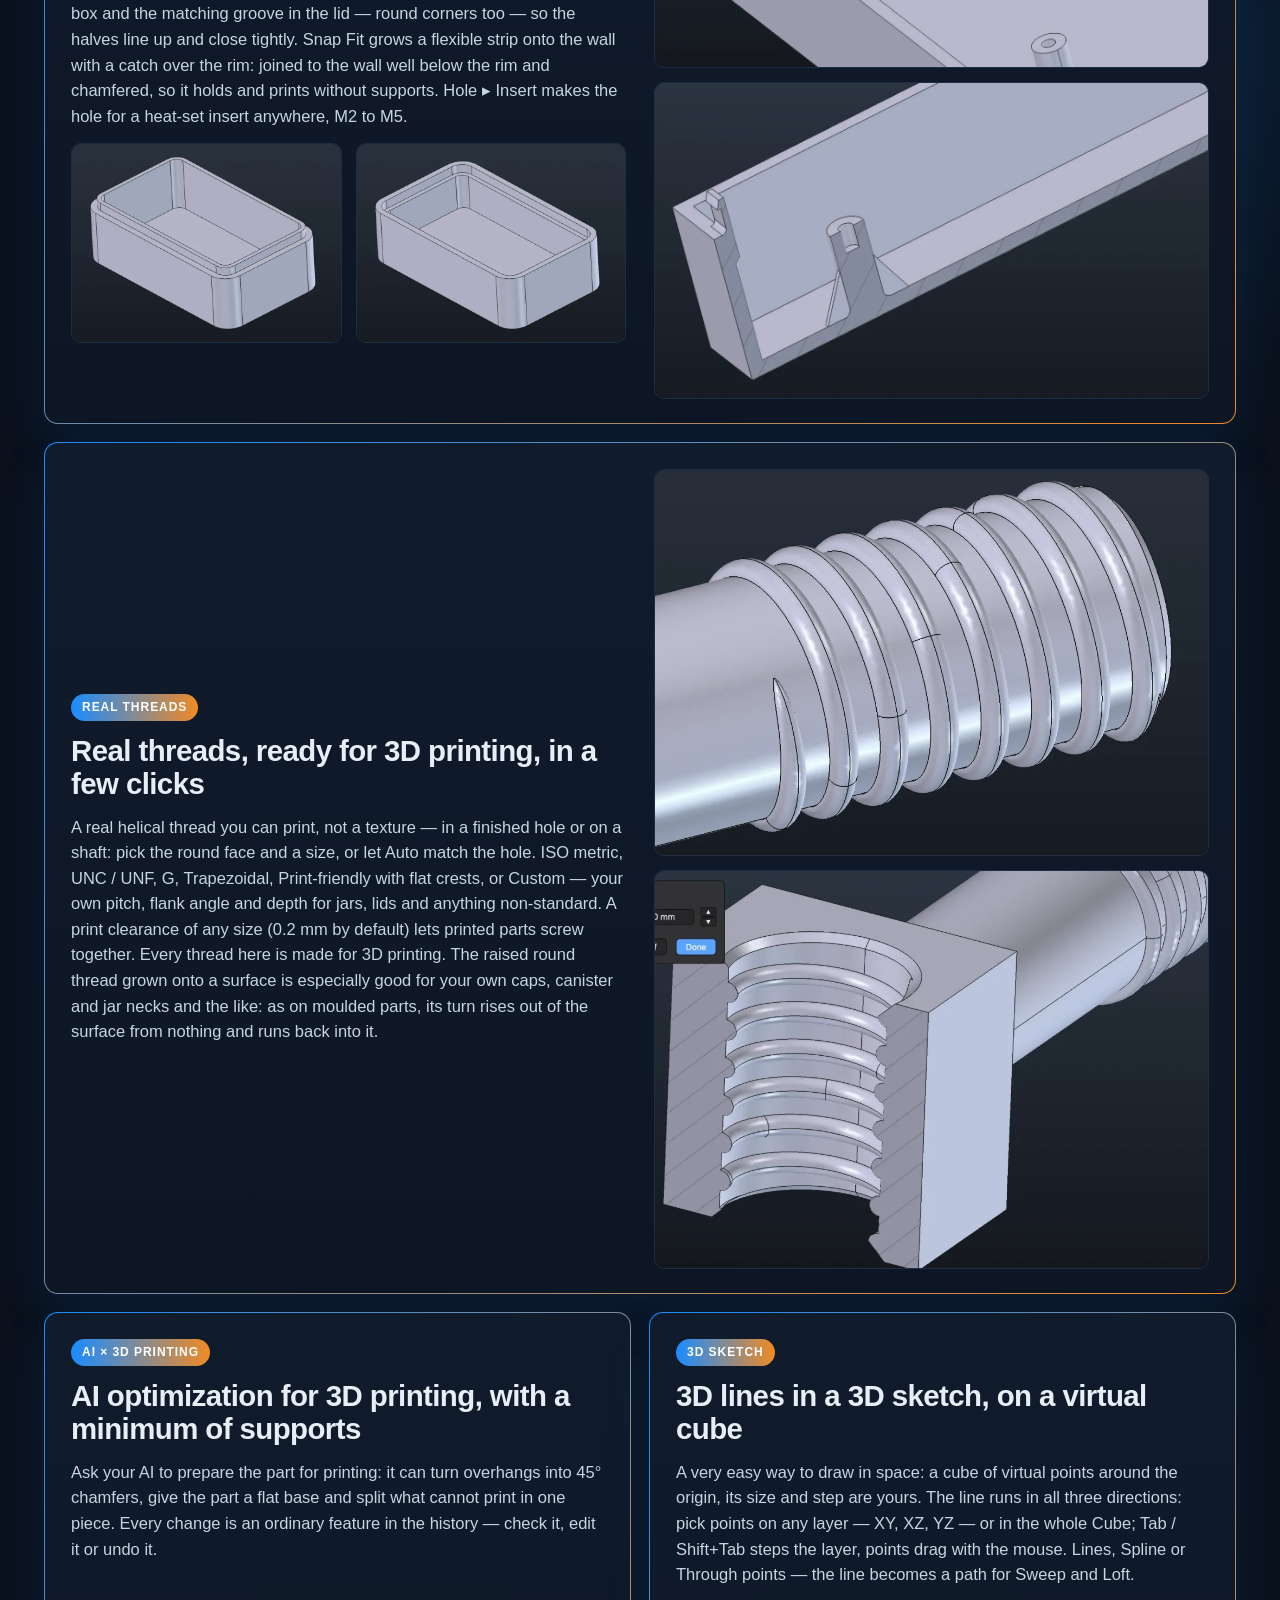
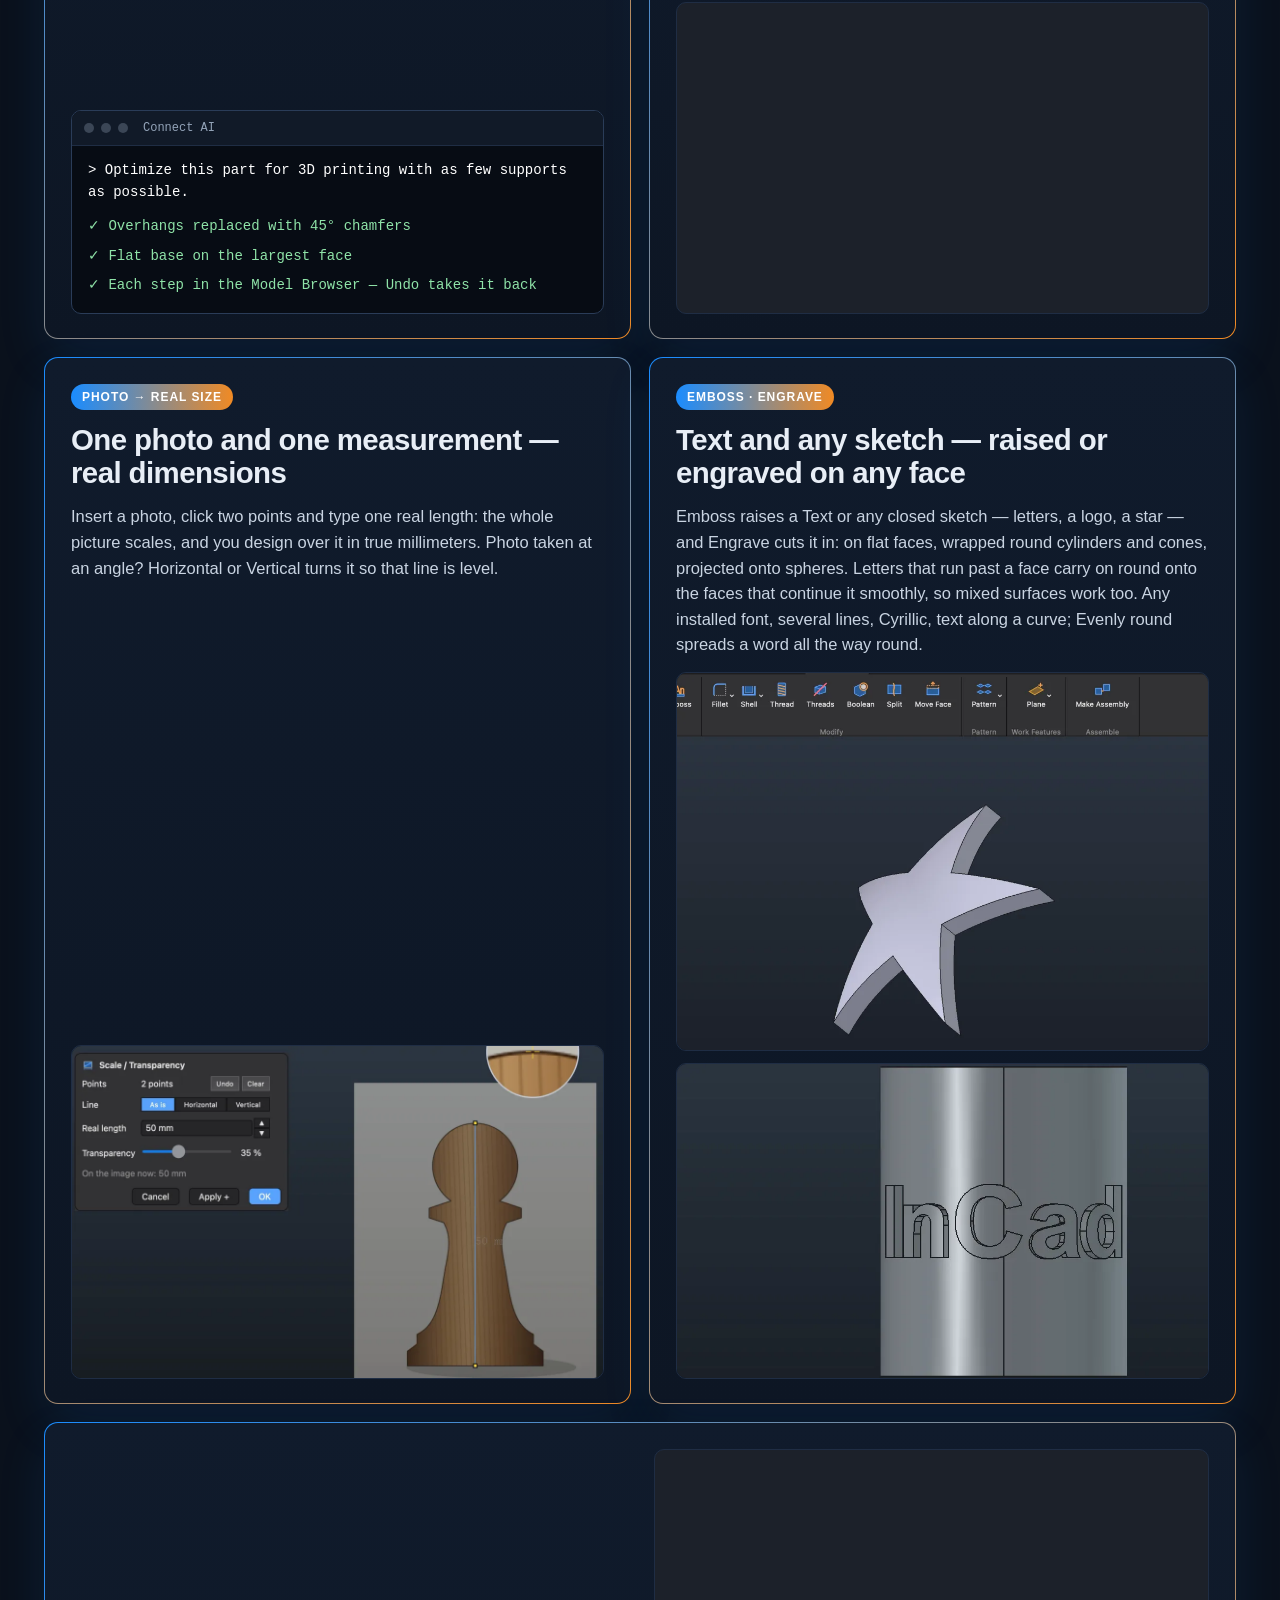
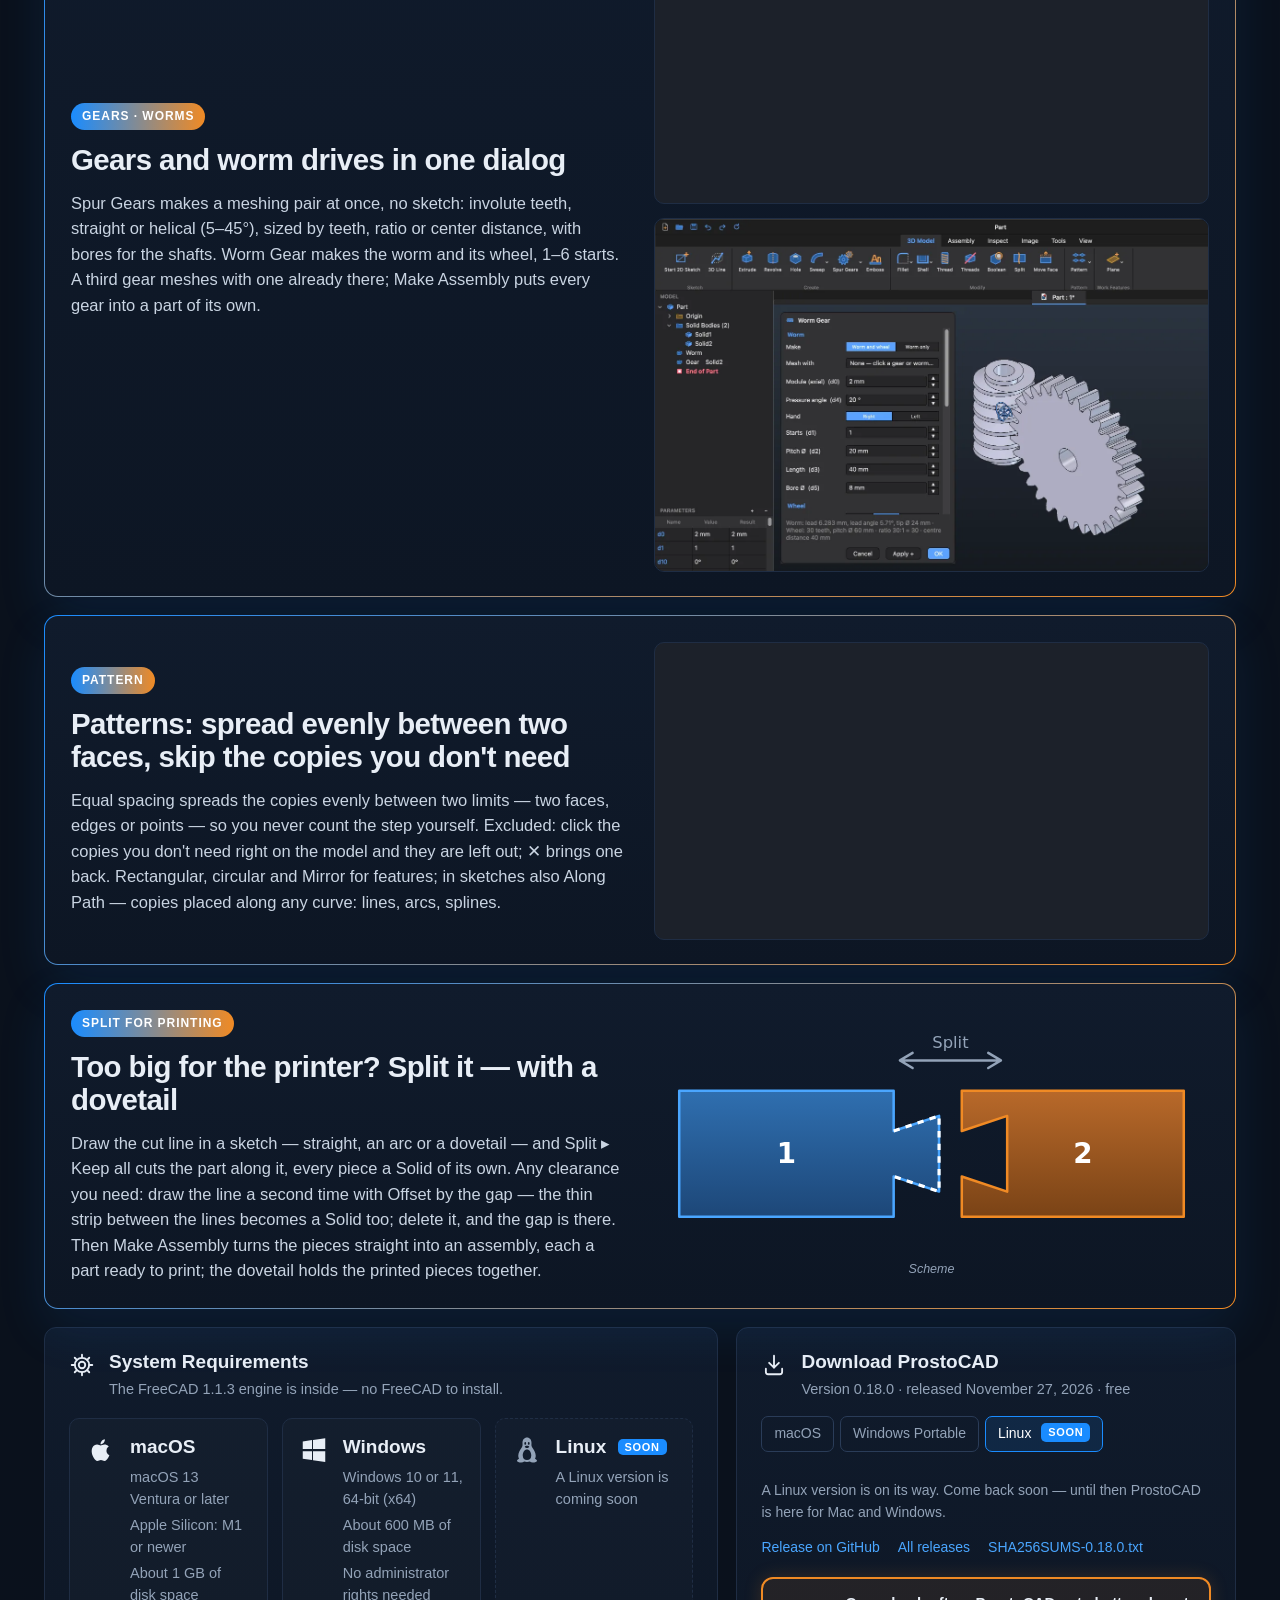
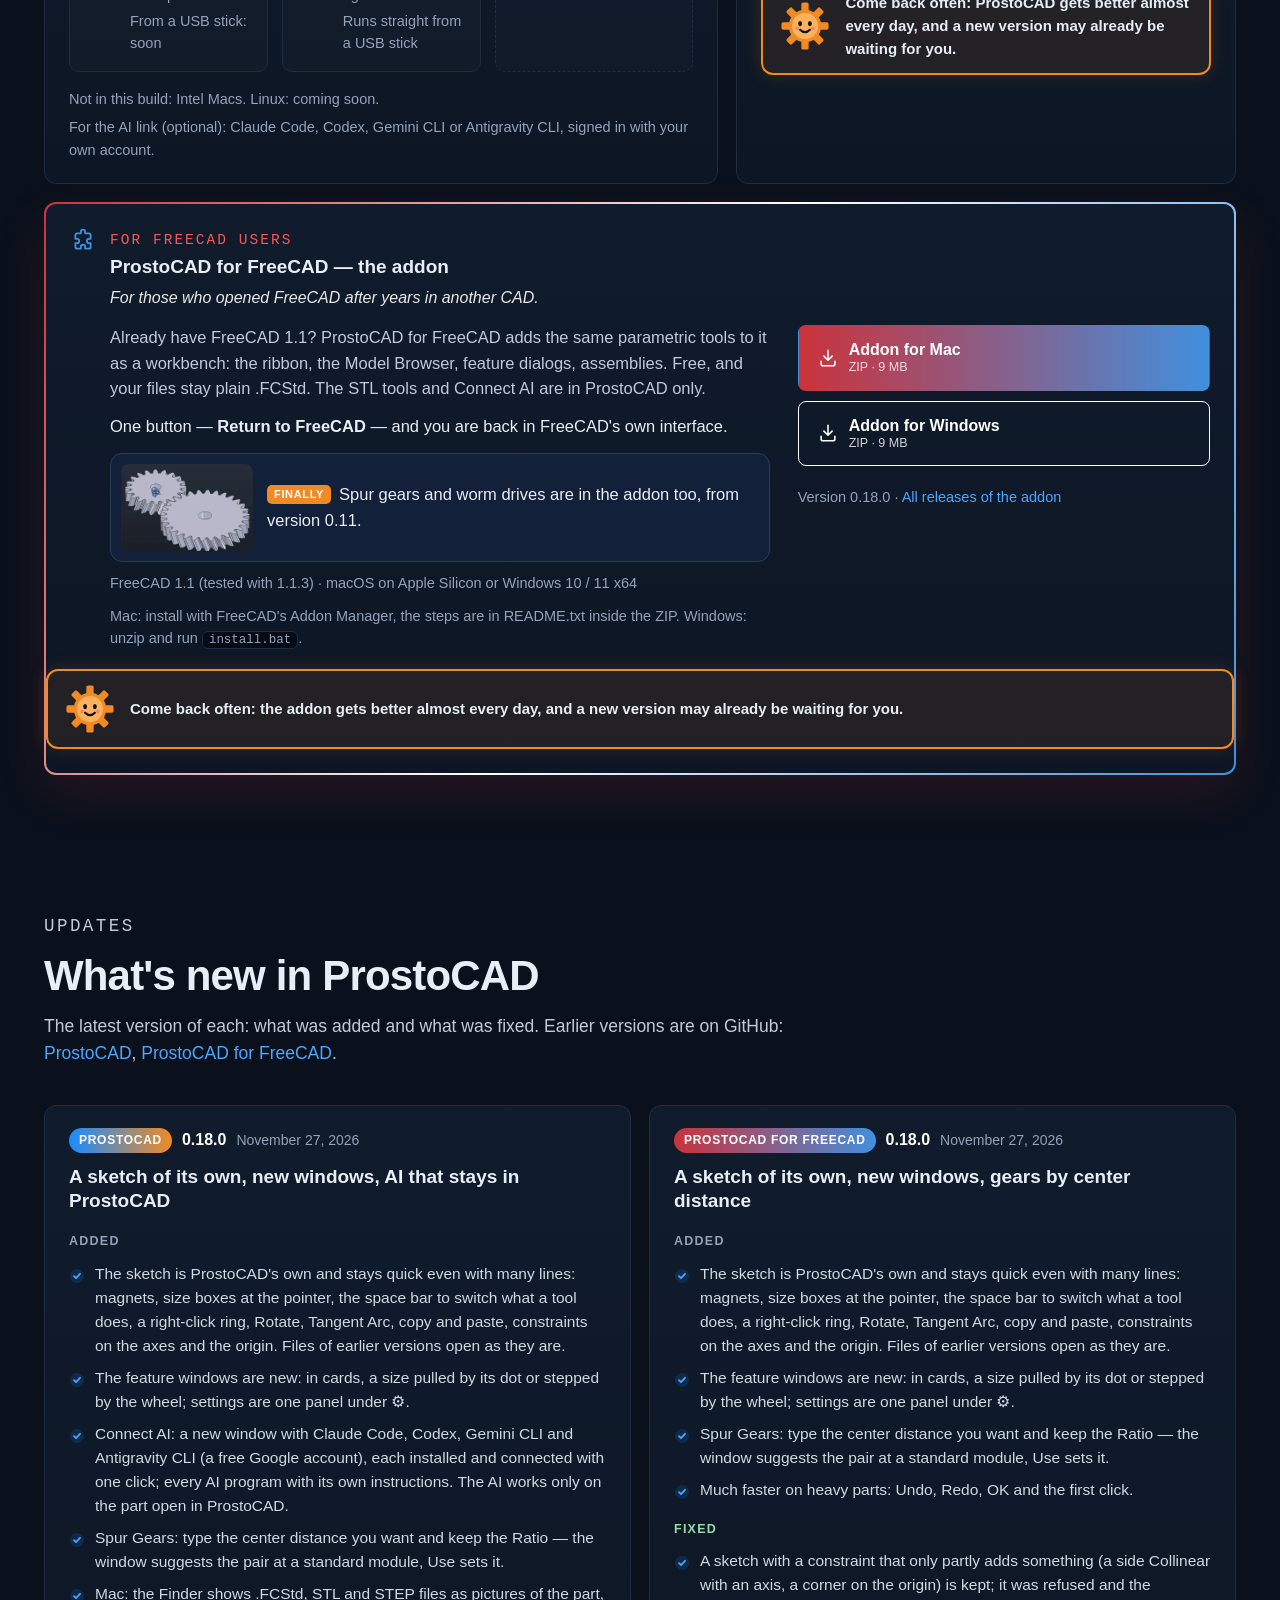
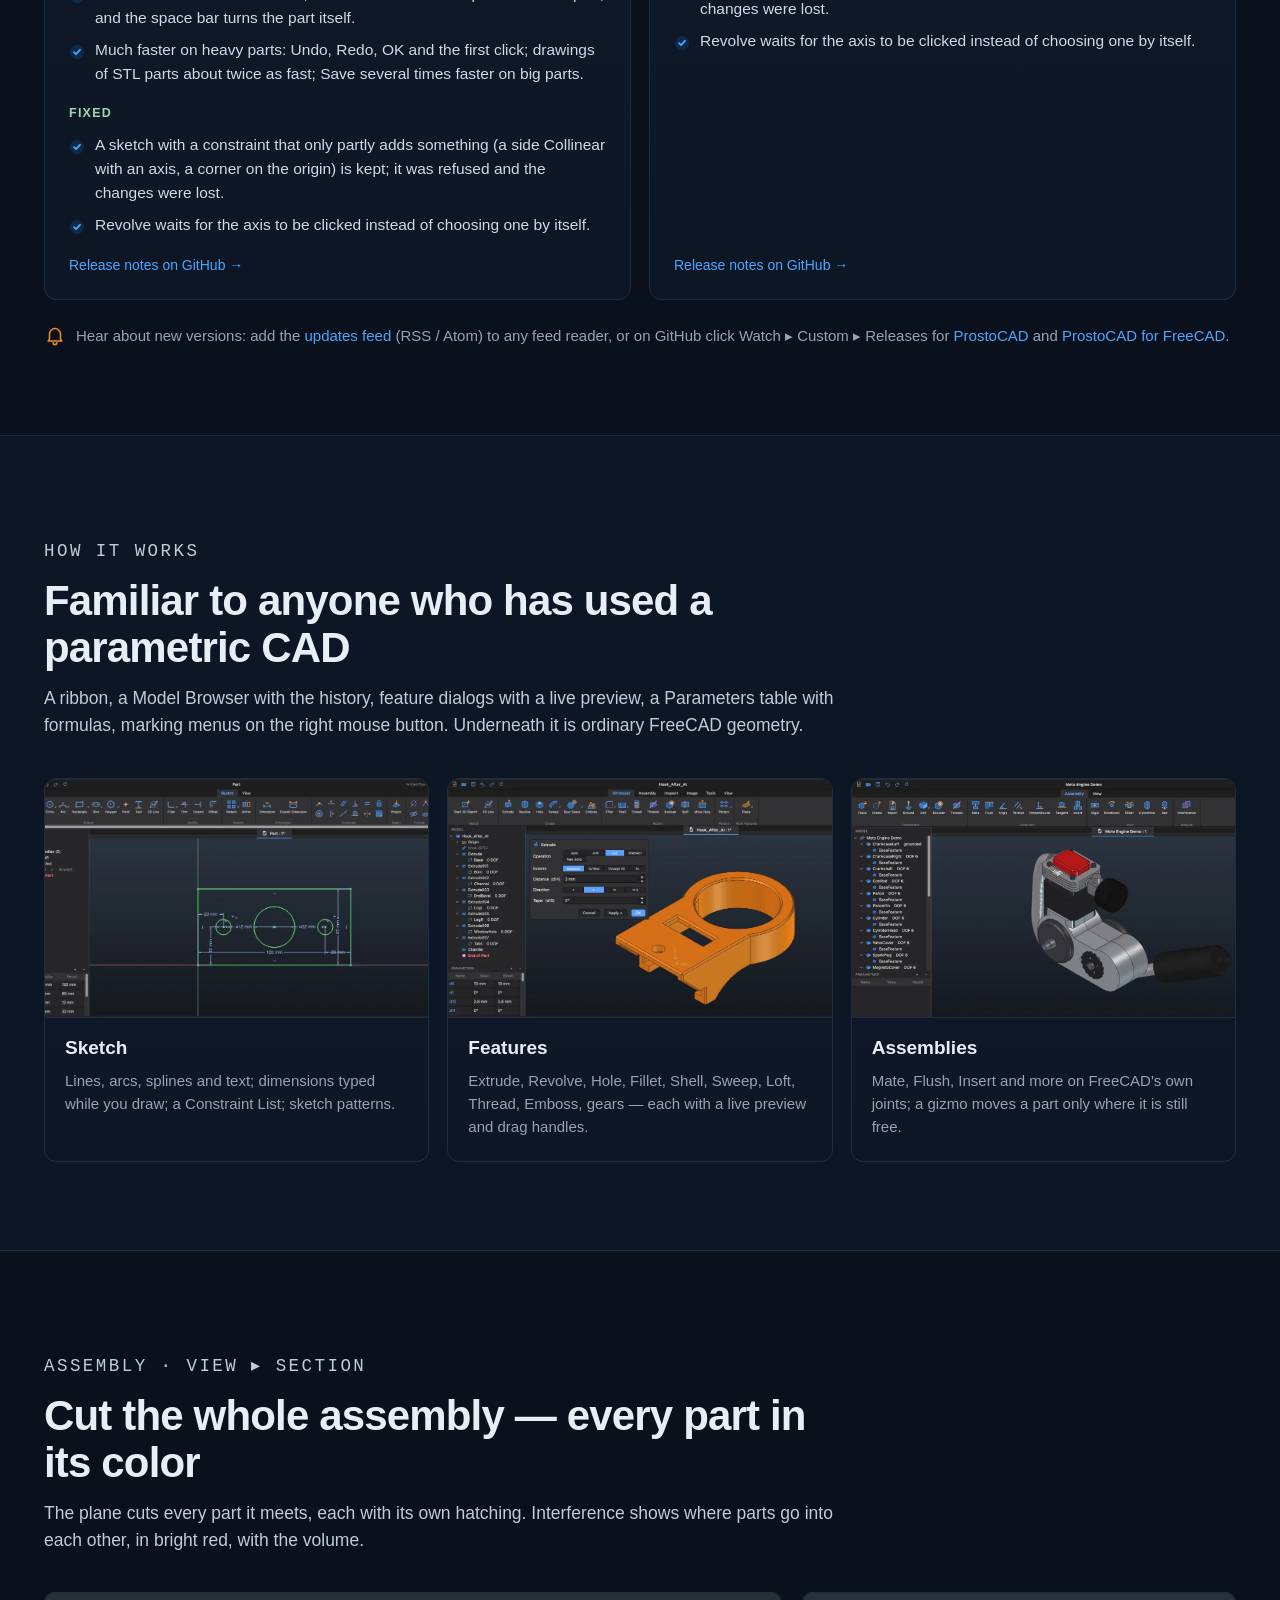
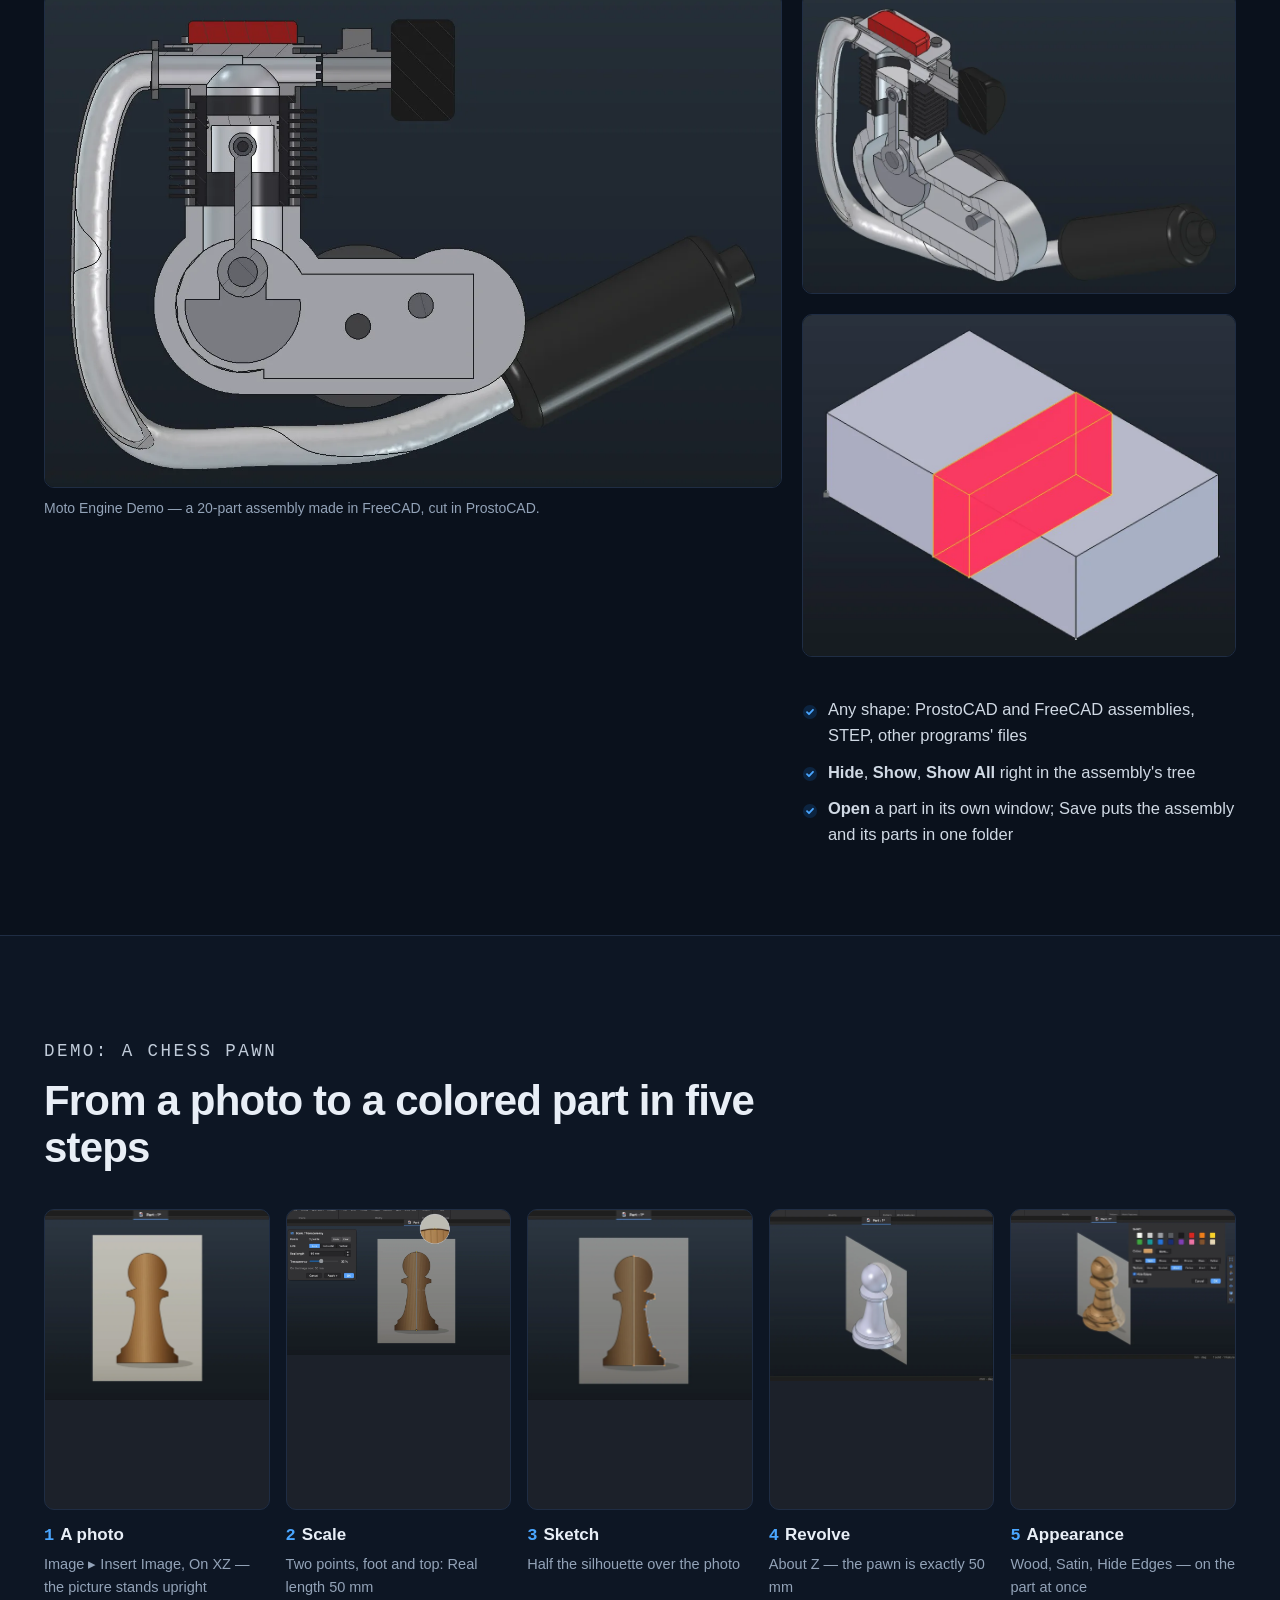
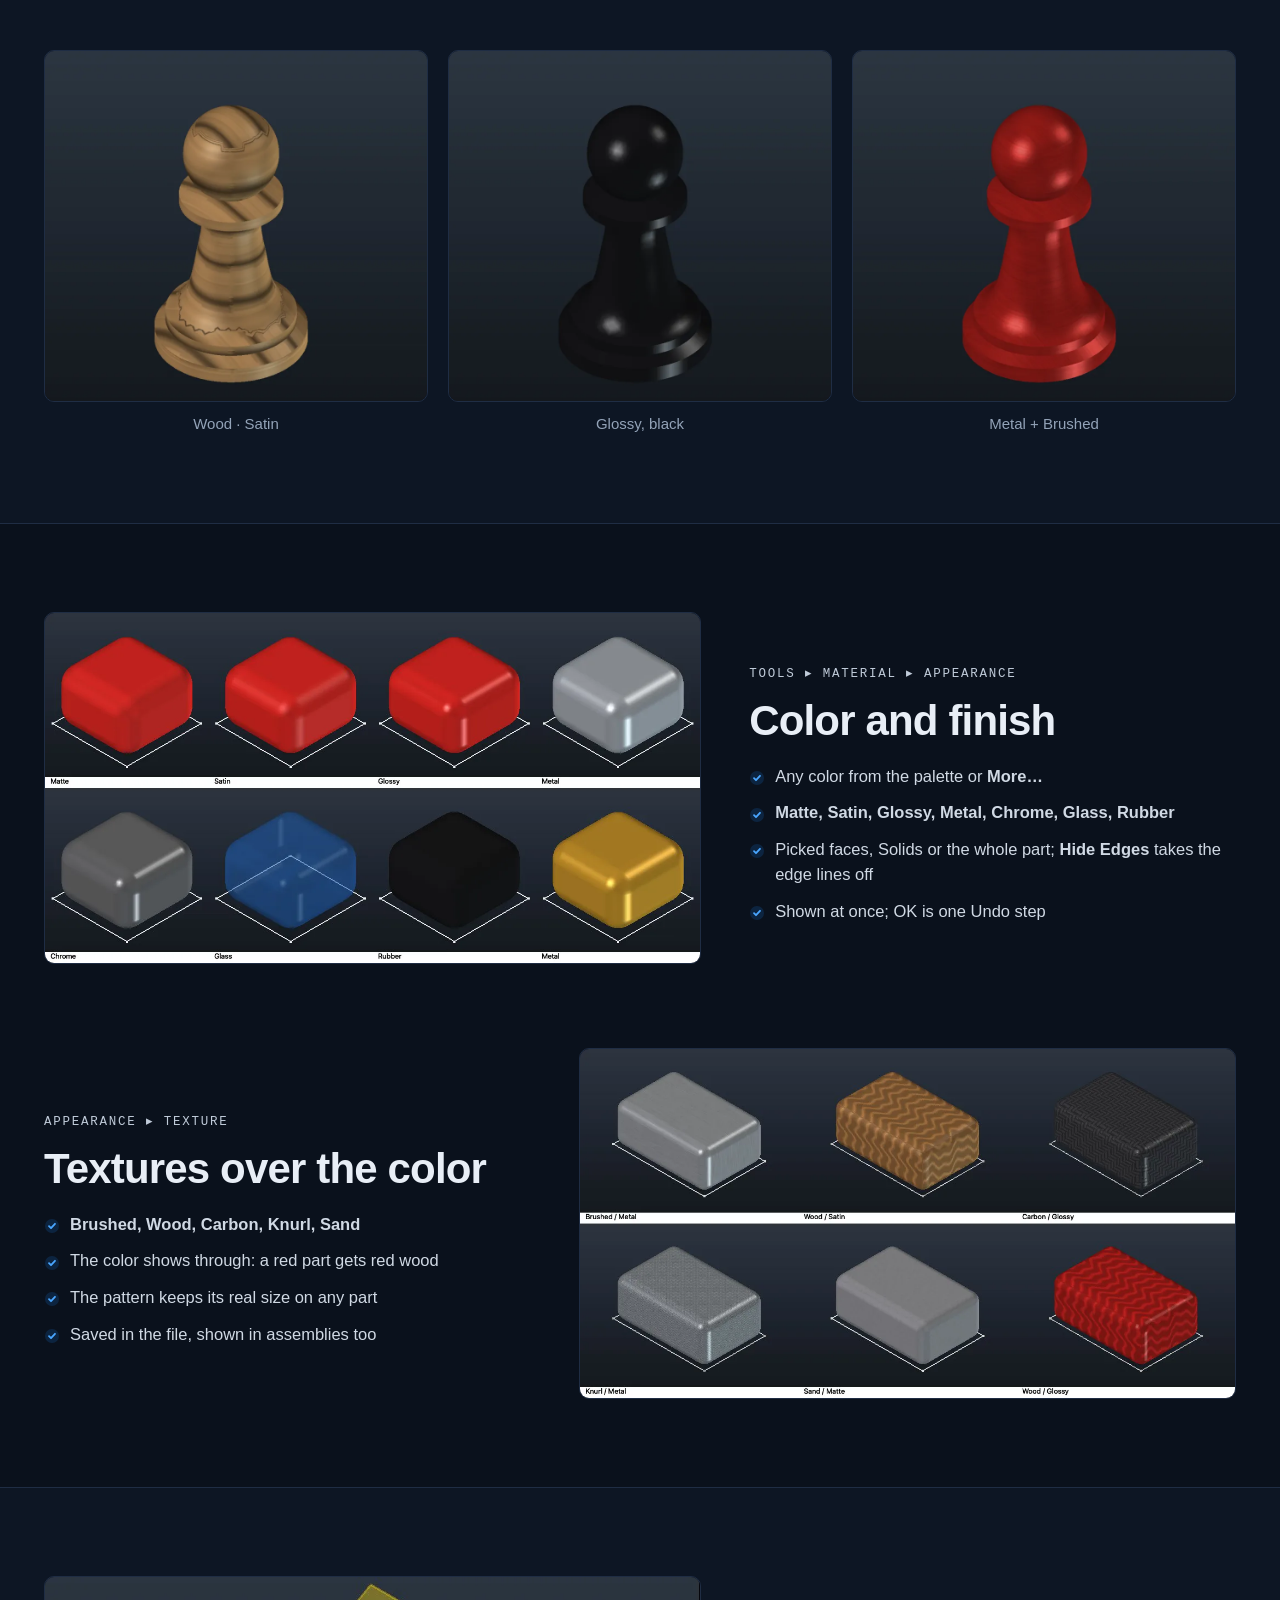
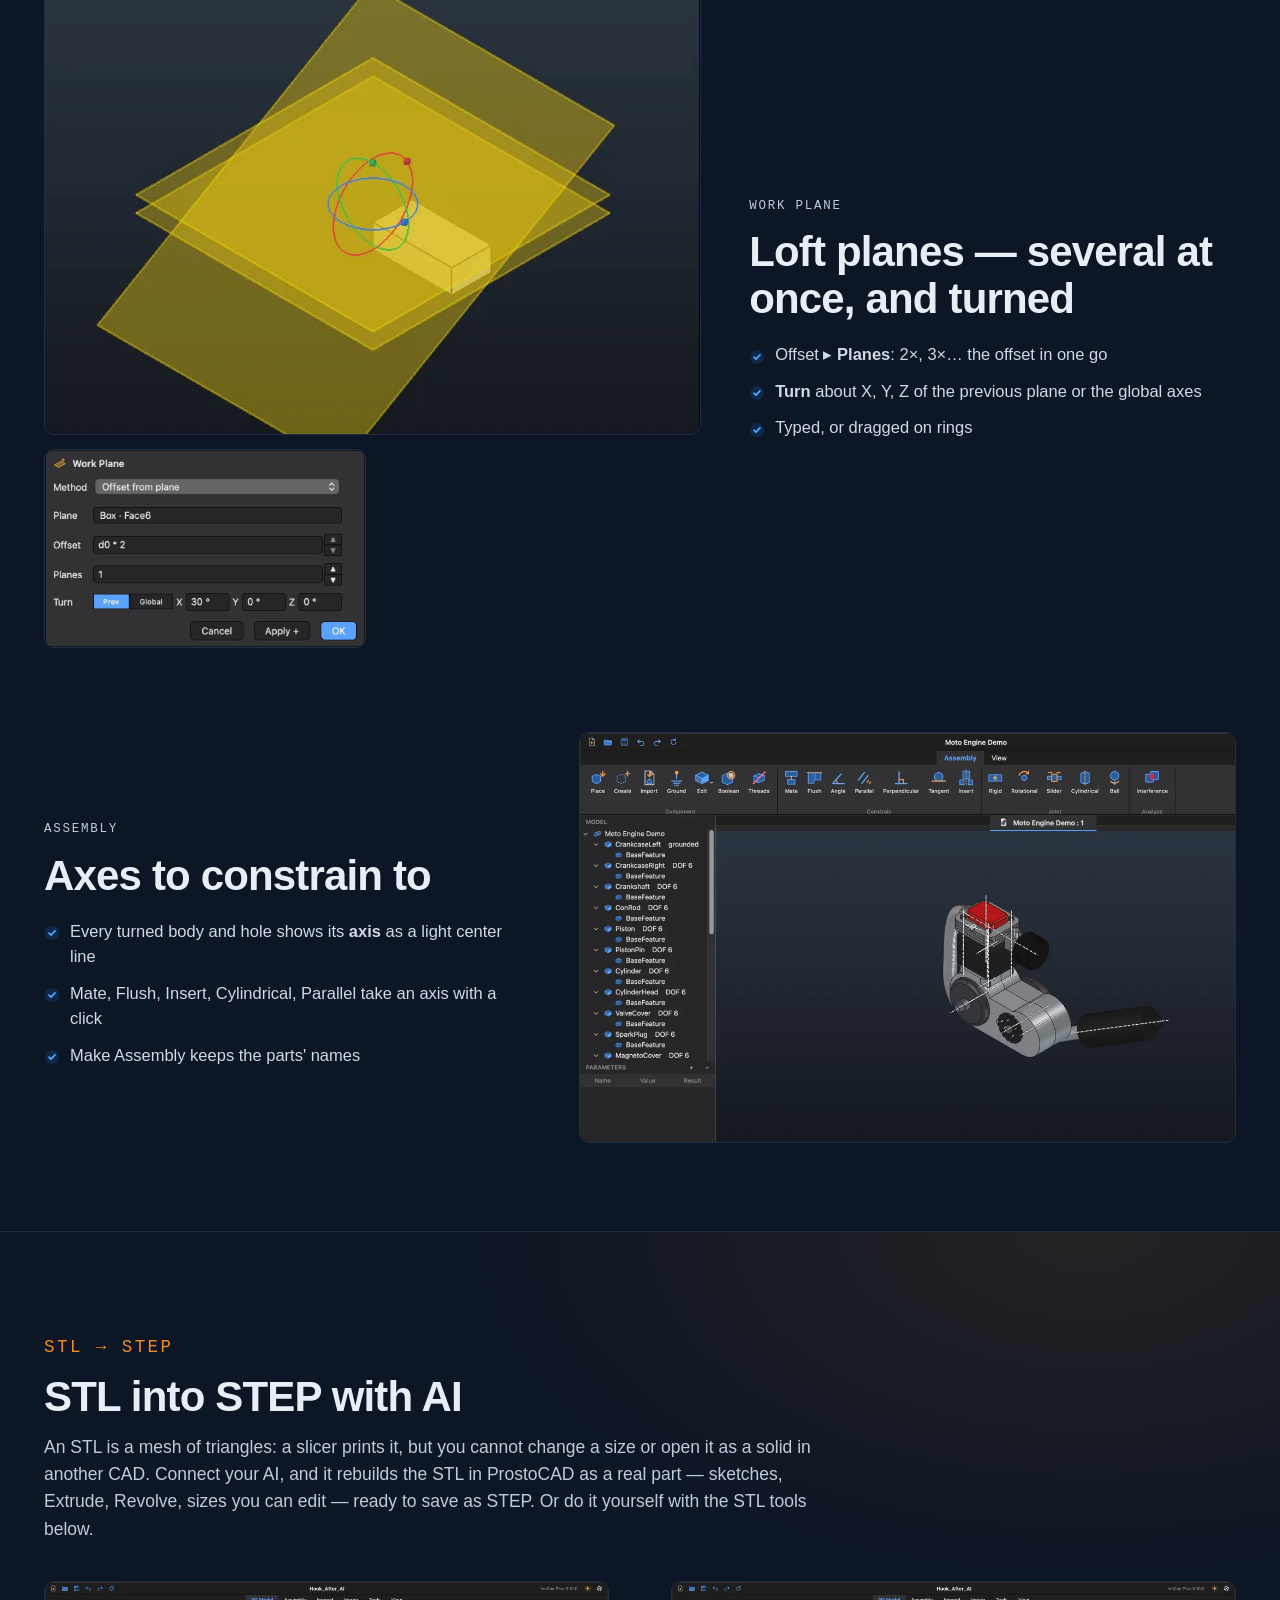
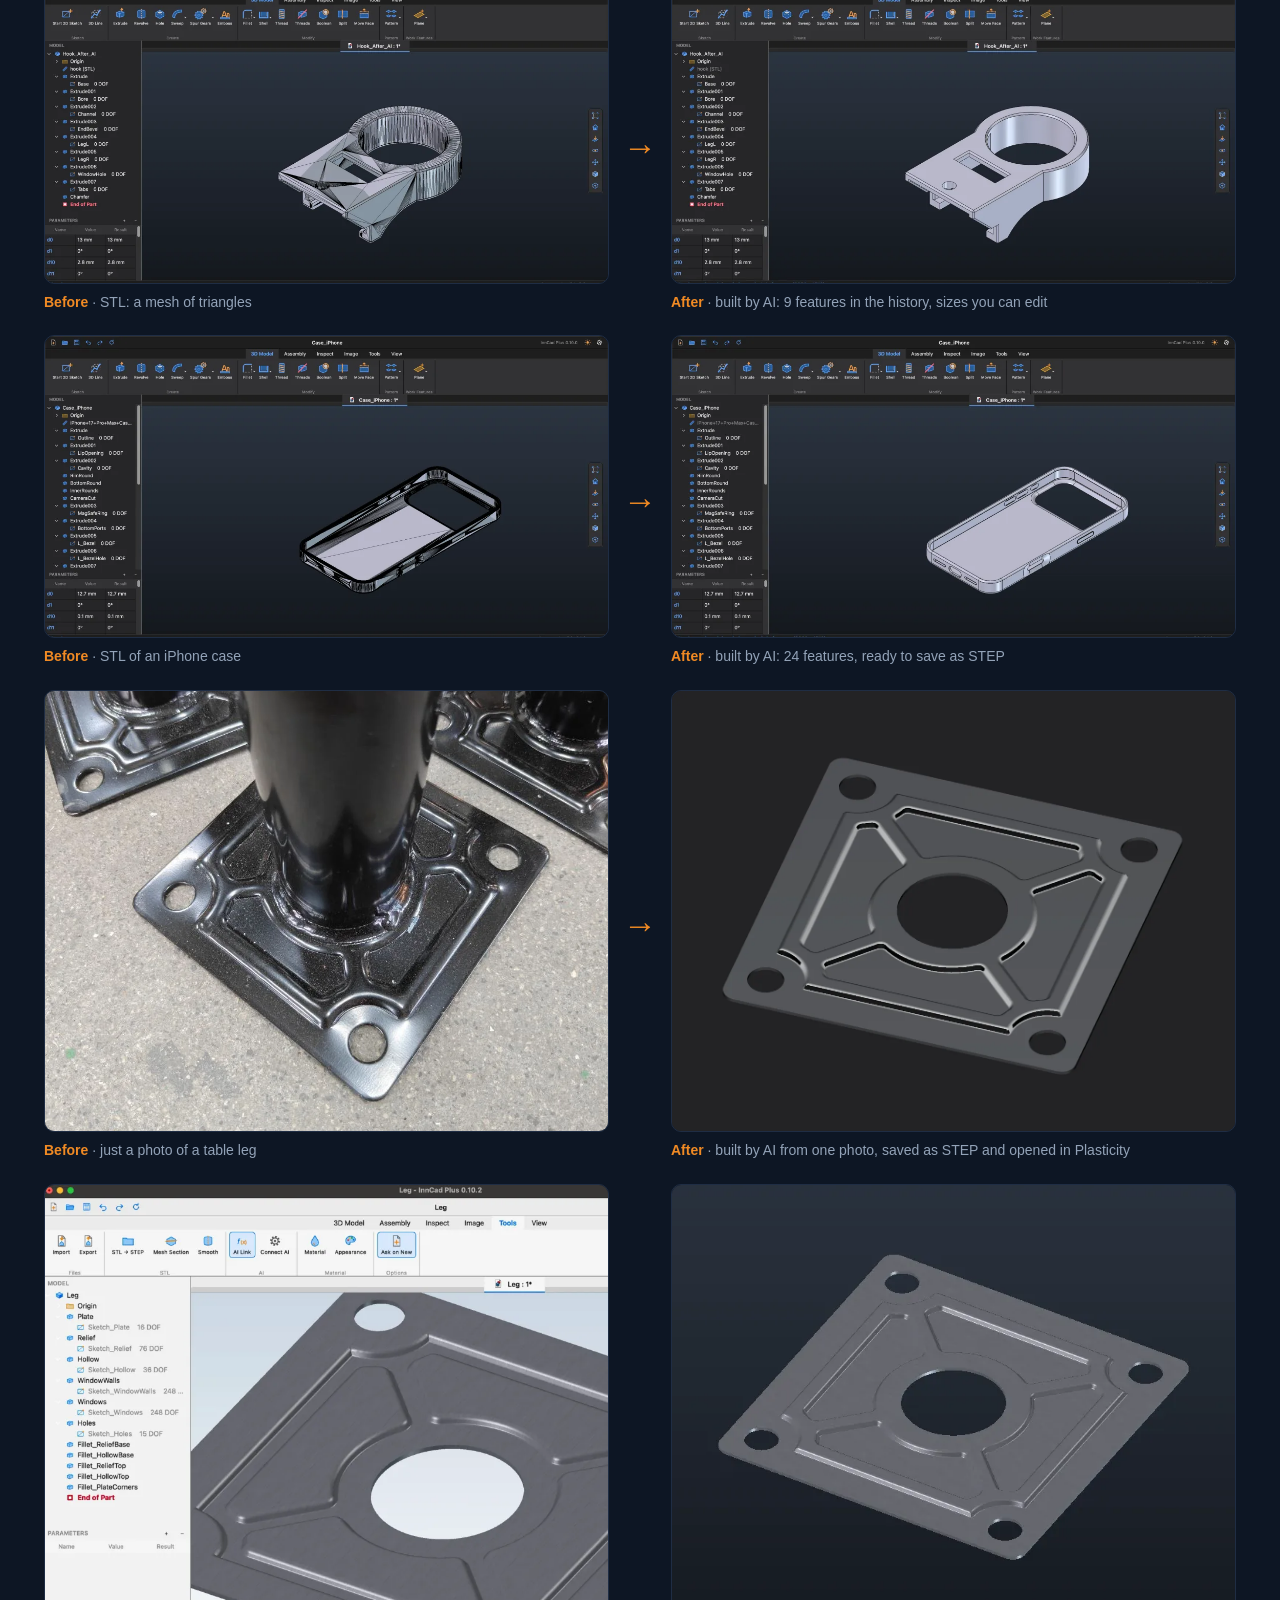
==== commit 9038a537: "ProstoCAD 0.18.0 and ProstoCAD for FreeCAD 0.18.0: news, downloads, manuals, Connect AI, a new word " ====
--- a/index.html
+++ b/index.html
@@ -4,9 +4,9 @@
 <meta charset="utf-8">
 <meta name="viewport" content="width=device-width, initial-scale=1">
 <title>ProstoCAD — free parametric CAD for 3D printing, with STL tools and AI</title>
-<meta name="description" content="ProstoCAD: parametric parts and assemblies on the FreeCAD 1.1.3 engine. A Mac app and a Windows build, STL tools and a built-in AI link (Claude Code, Codex, Gemini CLI).">
+<meta name="description" content="ProstoCAD: parametric parts and assemblies on the FreeCAD 1.1.3 engine. A Mac app and a Windows build, STL tools and a built-in AI link (Claude Code, Codex, Gemini CLI, Antigravity CLI).">
 <meta property="og:title" content="ProstoCAD">
-<meta property="og:description" content="ProstoCAD: parametric parts and assemblies on the FreeCAD 1.1.3 engine. A Mac app and a Windows build, STL tools and a built-in AI link (Claude Code, Codex, Gemini CLI).">
+<meta property="og:description" content="ProstoCAD: parametric parts and assemblies on the FreeCAD 1.1.3 engine. A Mac app and a Windows build, STL tools and a built-in AI link (Claude Code, Codex, Gemini CLI, Antigravity CLI).">
 <meta property="og:type" content="website">
 <meta name="theme-color" content="#0a111c">
 <meta name="msvalidate.01" content="499B6EF04BFF810C76A070A973326980">
@@ -22,7 +22,7 @@
 <meta property="og:image" content="https://prostocad.com/og.jpg">
 <meta name="twitter:card" content="summary_large_image">
 <link rel="icon" href="icon.svg" type="image/svg+xml">
-<link rel="stylesheet" href="style.css?v=0b33e1be">
+<link rel="stylesheet" href="style.css?v=0baa9721">
 <script>document.documentElement.classList.add("js")</script>
 <script data-goatcounter="https://prostocad.goatcounter.com/count" async src="//gc.zgo.at/count.js"></script>
 </head>
@@ -43,8 +43,8 @@
     <a class="btn primary small" href="#download"><svg class="i" viewBox="0 0 24 24" aria-hidden="true"><path d="M12 3.5v11m0 0-4.5-4.5m4.5 4.5 4.5-4.5M4.5 15.5v3a2 2 0 0 0 2 2h11a2 2 0 0 0 2-2v-3"/></svg><span>Download</span></a>
   </div>
 </div></header>
-<div class="newsbar"><div class="wrap"><a href="#updates"><span class="tag-new">New</span><span class="what"><b>ProstoCAD 0.17.5</b> — Areas to click, sound solids, Text frames · <b>ProstoCAD for FreeCAD 0.17.5</b> — Areas to click, sound solids, Text frames</span><span class="go">What changed →</span></a></div></div>
-<div class="notice"><div class="wrap"><p>Dear users! Bug fixes have slowed down a little, for two important reasons:<br>1. Big changes to how sketches work in the current version of ProstoCAD are being prepared.<br>2. A new version of ProstoCAD is being prepared for release, with a completely rebuilt engine, no longer tied to FreeCAD.<br>Bug fixes and support for the current version, in all three of its forms (Mac, Windows and the FreeCAD addon), go on and will go on further.</p></div></div>
+<div class="newsbar"><div class="wrap"><a href="#updates"><span class="tag-new">New</span><span class="what"><b>ProstoCAD 0.18.0</b> — A sketch of its own, new windows, AI that stays in ProstoCAD · <b>ProstoCAD for FreeCAD 0.18.0</b> — A sketch of its own, new windows, gears by center distance</span><span class="go">What changed →</span></a></div></div>
+<div class="notice"><div class="wrap"><p>Dear users! ProstoCAD 0.18 is out: the sketch is ProstoCAD's own now, and the feature windows are new.<br>A new version of ProstoCAD is being prepared for release, with a completely rebuilt engine, no longer tied to FreeCAD.<br>Bug fixes and support for the current version, in all three of its forms (Mac, Windows and the FreeCAD addon), go on and will go on further.</p></div></div>
 
 <main id="top">
 <div class="hero"><div class="wrap">
@@ -55,12 +55,12 @@
       <h1>Parametric CAD<span>for 3D printing enthusiasts.</span></h1>
       <p class="tagline">Prosto. Presto. Printed.</p>
       <p class="equation">ProstoCAD <b class='plus'>+</b> your idea = a printed part</p>
-      <p class="lead">For people who don't want to spend a fortune on a hobby and won't use pirated software. ProstoCAD is free: parts and assemblies, tools that turn an STL back into a real part, and a built-in link to your AI — Claude Code, Codex or Gemini CLI builds the part in your window.</p>
+      <p class="lead">For people who don't want to spend a fortune on a hobby and won't use pirated software. ProstoCAD is free: parts and assemblies, tools that turn an STL back into a real part, and a built-in link to your AI — Claude Code, Codex, Gemini CLI or Antigravity CLI builds the part in your window.</p>
       <div class="cta">
         <a class="btn primary" href="#download"><svg class="i" viewBox="0 0 24 24" aria-hidden="true"><path d="M12 3.5v11m0 0-4.5-4.5m4.5 4.5 4.5-4.5M4.5 15.5v3a2 2 0 0 0 2 2h11a2 2 0 0 0 2-2v-3"/></svg>Download ProstoCAD<svg class="i chev" viewBox="0 0 24 24" aria-hidden="true"><path d="m9 5 7 7-7 7"/></svg></a>
         <a class="btn outline" href="#docs"><svg class="i" viewBox="0 0 24 24" aria-hidden="true"><path d="M14 3H6.5A1.5 1.5 0 0 0 5 4.5v15A1.5 1.5 0 0 0 6.5 21h11a1.5 1.5 0 0 0 1.5-1.5V8z"/><path d="M14 3v5h5M8.5 12.5h7M8.5 16h7"/></svg>View Documentation<svg class="i chev" viewBox="0 0 24 24" aria-hidden="true"><path d="m9 5 7 7-7 7"/></svg></a>
       </div>
-      <p class="meta"><span>Version 0.17.5</span><i></i><span>Free</span><i></i><span>macOS (Apple Silicon) · Windows x64 · Linux soon</span></p>
+      <p class="meta"><span>Version 0.18.0</span><i></i><span>Free</span><i></i><span>macOS (Apple Silicon) · Windows x64 · Linux soon</span></p>
       <p class="renamed">ProstoCAD is the new name of InnCad Plus.</p>
     </div>
     <div class="window"><div class="bar"><i></i><i></i><i></i></div><div class=""><a class="zoom" href="img/hero.webp?v=947d2b0a"><img src="img/hero.webp?v=947d2b0a" alt="The ProstoCAD window: ribbon, Model Browser, Parameters and a part" width="1800" height="963" loading="lazy" decoding="async"></a></div></div>
@@ -176,35 +176,35 @@
       </div>
       <div class="foot">
         <p>Not in this build: Intel Macs. Linux: coming soon.</p>
-        <p>For the AI link (optional): Claude Code, Codex or Gemini CLI, signed in with your own account.</p>
+        <p>For the AI link (optional): Claude Code, Codex, Gemini CLI or Antigravity CLI, signed in with your own account.</p>
       </div>
     </div>
 
     <div class="box dlbox" id="download">
       <div class="boxhead"><svg class="i" viewBox="0 0 24 24" aria-hidden="true"><path d="M12 3.5v11m0 0-4.5-4.5m4.5 4.5 4.5-4.5M4.5 15.5v3a2 2 0 0 0 2 2h11a2 2 0 0 0 2-2v-3"/></svg><div><h3>Download ProstoCAD</h3>
-        <p>Version 0.17.5 · released November 9, 2026 · free</p></div></div>
+        <p>Version 0.18.0 · released November 27, 2026 · free</p></div></div>
       <div class="tabs" role="tablist">
         <button type="button" role="tab" data-pf="pf-mac">macOS</button>
         <button type="button" role="tab" data-pf="pf-zip">Windows Portable</button>
         <button type="button" role="tab" data-pf="pf-linux">Linux <span class="tag-soon">soon</span></button>
       </div>
       <div class="pf" id="pf-mac"><h4>macOS</h4>
-        <a class="btn primary" href="https://github.com/Igr11/ProstoCAD-releases/releases/download/v0.17.5/ProstoCAD-0.17.5-macos-arm64.dmg" data-goatcounter-click="download-mac" data-goatcounter-title="ProstoCAD-0.17.5-macos-arm64.dmg"><svg class="i" viewBox="0 0 24 24" aria-hidden="true"><path d="M12 3.5v11m0 0-4.5-4.5m4.5 4.5 4.5-4.5M4.5 15.5v3a2 2 0 0 0 2 2h11a2 2 0 0 0 2-2v-3"/></svg>Download for Mac</a>
-        <p class="file">ProstoCAD-0.17.5-macos-arm64.dmg · 201 MB</p>
-        <div class="sha"><div><small>SHA-256</small><code>54944fb4e6c9525c4376e8cd24d4ce85bf61dcf89647a0150e9a27137592fea6</code></div>
-          <button class="copy" type="button" data-copy="54944fb4e6c9525c4376e8cd24d4ce85bf61dcf89647a0150e9a27137592fea6" data-ok="Copied" aria-label="Copy SHA-256"><svg class="i" viewBox="0 0 24 24" aria-hidden="true"><rect x="8.5" y="8.5" width="11.5" height="11.5" rx="2"/><path d="M15.5 8.5V5.5A1.5 1.5 0 0 0 14 4H5.5A1.5 1.5 0 0 0 4 5.5V14a1.5 1.5 0 0 0 1.5 1.5h3"/></svg></button></div>
+        <a class="btn primary" href="https://github.com/Igr11/ProstoCAD-releases/releases/download/v0.18.0/ProstoCAD-0.18.0-macos-arm64.dmg" data-goatcounter-click="download-mac" data-goatcounter-title="ProstoCAD-0.18.0-macos-arm64.dmg"><svg class="i" viewBox="0 0 24 24" aria-hidden="true"><path d="M12 3.5v11m0 0-4.5-4.5m4.5 4.5 4.5-4.5M4.5 15.5v3a2 2 0 0 0 2 2h11a2 2 0 0 0 2-2v-3"/></svg>Download for Mac</a>
+        <p class="file">ProstoCAD-0.18.0-macos-arm64.dmg · 201 MB</p>
+        <div class="sha"><div><small>SHA-256</small><code>e0c0bae1609d48dcb8bb654d7af7ab43d81d166083c842056724080cce8377e3</code></div>
+          <button class="copy" type="button" data-copy="e0c0bae1609d48dcb8bb654d7af7ab43d81d166083c842056724080cce8377e3" data-ok="Copied" aria-label="Copy SHA-256"><svg class="i" viewBox="0 0 24 24" aria-hidden="true"><rect x="8.5" y="8.5" width="11.5" height="11.5" rx="2"/><path d="M15.5 8.5V5.5A1.5 1.5 0 0 0 14 4H5.5A1.5 1.5 0 0 0 4 5.5V14a1.5 1.5 0 0 0 1.5 1.5h3"/></svg></button></div>
         <p class="note">Drag ProstoCAD.app onto Applications. The first time, macOS asks to confirm: <a href="#faq-mac">Open Anyway</a>.</p></div>
       <div class="pf" id="pf-zip"><h4>Windows Portable</h4>
-        <a class="btn primary" href="https://github.com/Igr11/ProstoCAD-releases/releases/download/v0.17.5/ProstoCAD-0.17.5-windows-x64.zip" data-goatcounter-click="download-win" data-goatcounter-title="ProstoCAD-0.17.5-windows-x64.zip"><svg class="i" viewBox="0 0 24 24" aria-hidden="true"><path d="M12 3.5v11m0 0-4.5-4.5m4.5 4.5 4.5-4.5M4.5 15.5v3a2 2 0 0 0 2 2h11a2 2 0 0 0 2-2v-3"/></svg>Download Windows Portable</a>
-        <p class="file">ProstoCAD-0.17.5-windows-x64.zip · 213 MB</p>
-        <div class="sha"><div><small>SHA-256</small><code>585cecb30677b865b2732be648795522d5ae5aa803bf0fa8eca8d5fa1492170b</code></div>
-          <button class="copy" type="button" data-copy="585cecb30677b865b2732be648795522d5ae5aa803bf0fa8eca8d5fa1492170b" data-ok="Copied" aria-label="Copy SHA-256"><svg class="i" viewBox="0 0 24 24" aria-hidden="true"><rect x="8.5" y="8.5" width="11.5" height="11.5" rx="2"/><path d="M15.5 8.5V5.5A1.5 1.5 0 0 0 14 4H5.5A1.5 1.5 0 0 0 4 5.5V14a1.5 1.5 0 0 0 1.5 1.5h3"/></svg></button></div>
+        <a class="btn primary" href="https://github.com/Igr11/ProstoCAD-releases/releases/download/v0.18.0/ProstoCAD-0.18.0-windows-x64.zip" data-goatcounter-click="download-win" data-goatcounter-title="ProstoCAD-0.18.0-windows-x64.zip"><svg class="i" viewBox="0 0 24 24" aria-hidden="true"><path d="M12 3.5v11m0 0-4.5-4.5m4.5 4.5 4.5-4.5M4.5 15.5v3a2 2 0 0 0 2 2h11a2 2 0 0 0 2-2v-3"/></svg>Download Windows Portable</a>
+        <p class="file">ProstoCAD-0.18.0-windows-x64.zip · 214 MB</p>
+        <div class="sha"><div><small>SHA-256</small><code>1050c3df95ef705d154d0f809b1b41a2e7103527476238409bd1f60ec5577e8b</code></div>
+          <button class="copy" type="button" data-copy="1050c3df95ef705d154d0f809b1b41a2e7103527476238409bd1f60ec5577e8b" data-ok="Copied" aria-label="Copy SHA-256"><svg class="i" viewBox="0 0 24 24" aria-hidden="true"><rect x="8.5" y="8.5" width="11.5" height="11.5" rx="2"/><path d="M15.5 8.5V5.5A1.5 1.5 0 0 0 14 4H5.5A1.5 1.5 0 0 0 4 5.5V14a1.5 1.5 0 0 0 1.5 1.5h3"/></svg></button></div>
         <p class="note"><b>No installation needed. Unzip and use.</b> Use a short path with Latin letters only, then run <code>ProstoCAD.exe</code>.</p></div>
       <div class="pf" id="pf-linux"><h4>Linux</h4><p class="note">A Linux version is on its way. Come back soon — until then ProstoCAD is here for Mac and Windows.</p></div>
       <div class="links">
-        <a href="https://github.com/Igr11/ProstoCAD-releases/releases/tag/v0.17.5">Release on GitHub</a>
+        <a href="https://github.com/Igr11/ProstoCAD-releases/releases/tag/v0.18.0">Release on GitHub</a>
         <a href="https://github.com/Igr11/ProstoCAD-releases/releases">All releases</a>
-        <a href="https://github.com/Igr11/ProstoCAD-releases/releases/download/v0.17.5/SHA256SUMS-0.17.5.txt">SHA256SUMS-0.17.5.txt</a>
+        <a href="https://github.com/Igr11/ProstoCAD-releases/releases/download/v0.18.0/SHA256SUMS-0.18.0.txt">SHA256SUMS-0.18.0.txt</a>
       </div>
       <div class="fresh"><svg class="buddy" viewBox="0 0 64 64" aria-hidden="true"><g class="gear"><rect x="27.5" y="3" width="9" height="13" rx="2" transform="rotate(0 32 32)"/><rect x="27.5" y="3" width="9" height="13" rx="2" transform="rotate(45 32 32)"/><rect x="27.5" y="3" width="9" height="13" rx="2" transform="rotate(90 32 32)"/><rect x="27.5" y="3" width="9" height="13" rx="2" transform="rotate(135 32 32)"/><rect x="27.5" y="3" width="9" height="13" rx="2" transform="rotate(180 32 32)"/><rect x="27.5" y="3" width="9" height="13" rx="2" transform="rotate(225 32 32)"/><rect x="27.5" y="3" width="9" height="13" rx="2" transform="rotate(270 32 32)"/><rect x="27.5" y="3" width="9" height="13" rx="2" transform="rotate(315 32 32)"/><circle cx="32" cy="32" r="20"/><circle class="hub" cx="32" cy="32" r="16"/></g><g class="face"><ellipse class="eye" cx="26" cy="29" rx="2.4" ry="3.2"/><ellipse class="eye wink" cx="38" cy="29" rx="2.4" ry="3.2"/><circle class="cheek" cx="22.5" cy="35" r="2.2"/><circle class="cheek" cx="41.5" cy="35" r="2.2"/><path class="smile" d="M26 36.5 q6 6 12 0"/></g></svg><p>Come back often: ProstoCAD gets better almost every day, and a new version may already be waiting for you.</p></div>
     </div>
@@ -223,9 +223,9 @@
         <p class="note">Mac: install with FreeCAD's Addon Manager, the steps are in README.txt inside the ZIP. Windows: unzip and run <code>install.bat</code>.</p>
       </div>
       <div class="addon-dl">
-        <a class="btn primary" href="https://github.com/Igr11/ProstoCAD/releases/download/v0.17.5/ProstoCAD-FreeCAD-0.17.5-2026-11-09-79e64c3-macOS-arm64.zip" data-goatcounter-click="download-addon-mac" data-goatcounter-title="ProstoCAD-FreeCAD-0.17.5-2026-11-09-79e64c3-macOS-arm64.zip"><svg class="i" viewBox="0 0 24 24" aria-hidden="true"><path d="M12 3.5v11m0 0-4.5-4.5m4.5 4.5 4.5-4.5M4.5 15.5v3a2 2 0 0 0 2 2h11a2 2 0 0 0 2-2v-3"/></svg><span>Addon for Mac<small>ZIP · 8 MB</small></span></a>
-        <a class="btn outline" href="https://github.com/Igr11/ProstoCAD/releases/download/v0.17.5/ProstoCAD-FreeCAD-0.17.5-2026-11-09-79e64c3-Windows-x64.zip" data-goatcounter-click="download-addon-win" data-goatcounter-title="ProstoCAD-FreeCAD-0.17.5-2026-11-09-79e64c3-Windows-x64.zip"><svg class="i" viewBox="0 0 24 24" aria-hidden="true"><path d="M12 3.5v11m0 0-4.5-4.5m4.5 4.5 4.5-4.5M4.5 15.5v3a2 2 0 0 0 2 2h11a2 2 0 0 0 2-2v-3"/></svg><span>Addon for Windows<small>ZIP · 8 MB</small></span></a>
-        <p class="note">Version 0.17.5 · <a href="https://github.com/Igr11/ProstoCAD/releases">All releases of the addon</a></p>
+        <a class="btn primary" href="https://github.com/Igr11/ProstoCAD/releases/download/v0.18.0/ProstoCAD-FreeCAD-0.18.0-2026-11-27-d69a672-macOS-arm64.zip" data-goatcounter-click="download-addon-mac" data-goatcounter-title="ProstoCAD-FreeCAD-0.18.0-2026-11-27-d69a672-macOS-arm64.zip"><svg class="i" viewBox="0 0 24 24" aria-hidden="true"><path d="M12 3.5v11m0 0-4.5-4.5m4.5 4.5 4.5-4.5M4.5 15.5v3a2 2 0 0 0 2 2h11a2 2 0 0 0 2-2v-3"/></svg><span>Addon for Mac<small>ZIP · 9 MB</small></span></a>
+        <a class="btn outline" href="https://github.com/Igr11/ProstoCAD/releases/download/v0.18.0/ProstoCAD-FreeCAD-0.18.0-2026-11-27-d69a672-Windows-x64.zip" data-goatcounter-click="download-addon-win" data-goatcounter-title="ProstoCAD-FreeCAD-0.18.0-2026-11-27-d69a672-Windows-x64.zip"><svg class="i" viewBox="0 0 24 24" aria-hidden="true"><path d="M12 3.5v11m0 0-4.5-4.5m4.5 4.5 4.5-4.5M4.5 15.5v3a2 2 0 0 0 2 2h11a2 2 0 0 0 2-2v-3"/></svg><span>Addon for Windows<small>ZIP · 9 MB</small></span></a>
+        <p class="note">Version 0.18.0 · <a href="https://github.com/Igr11/ProstoCAD/releases">All releases of the addon</a></p>
       </div>
     </div>
     <div class="fresh"><svg class="buddy" viewBox="0 0 64 64" aria-hidden="true"><g class="gear"><rect x="27.5" y="3" width="9" height="13" rx="2" transform="rotate(0 32 32)"/><rect x="27.5" y="3" width="9" height="13" rx="2" transform="rotate(45 32 32)"/><rect x="27.5" y="3" width="9" height="13" rx="2" transform="rotate(90 32 32)"/><rect x="27.5" y="3" width="9" height="13" rx="2" transform="rotate(135 32 32)"/><rect x="27.5" y="3" width="9" height="13" rx="2" transform="rotate(180 32 32)"/><rect x="27.5" y="3" width="9" height="13" rx="2" transform="rotate(225 32 32)"/><rect x="27.5" y="3" width="9" height="13" rx="2" transform="rotate(270 32 32)"/><rect x="27.5" y="3" width="9" height="13" rx="2" transform="rotate(315 32 32)"/><circle cx="32" cy="32" r="20"/><circle class="hub" cx="32" cy="32" r="16"/></g><g class="face"><ellipse class="eye" cx="26" cy="29" rx="2.4" ry="3.2"/><ellipse class="eye wink" cx="38" cy="29" rx="2.4" ry="3.2"/><circle class="cheek" cx="22.5" cy="35" r="2.2"/><circle class="cheek" cx="41.5" cy="35" r="2.2"/><path class="smile" d="M26 36.5 q6 6 12 0"/></g></svg><p>Come back often: the addon gets better almost every day, and a new version may already be waiting for you.</p></div>
@@ -238,13 +238,13 @@
     <h2>What's new in ProstoCAD</h2>
     <p>The latest version of each: what was added and what was fixed. Earlier versions are on GitHub: <a href="https://github.com/Igr11/ProstoCAD-releases/releases">ProstoCAD</a>, <a href="https://github.com/Igr11/ProstoCAD/releases">ProstoCAD for FreeCAD</a>.</p>
   </div>
-  <div class="upd-grid"><article class="box upd" id="update-plus-0.17.5">
-      <p class="upd-head"><span class="prod plus">ProstoCAD</span><b>0.17.5</b><time datetime="2026-11-09">November 9, 2026</time></p>
-      <h3>Areas to click, sound solids, Text frames</h3><h4 class="added">Added</h4><ul class="ticks"><li>Extrude, Revolve and Emboss show a sketch&#x27;s closed areas in their window: click the ones to use, ⌘A / Ctrl+A takes them all.</li><li>Extrude, Revolve, Shell, Patterns and Mirror are built directly on the geometry kernel: sound solids where they used to fail, exact volumes, sharp edges.</li><li>Shell ▸ No opening makes a closed hollow; Pattern ▸ Solid repeats a whole Solid.</li><li>Sketch ▸ Text: a Rectangle, Ellipse or Circle frame, drawn dashed in the sketch, and smooth letters.</li><li>Sketch tools work tool first: pick the tool, then click in the sketch.</li></ul><h4 class="fixed">Fixed</h4><ul class="ticks"><li>A section through a part of several touching Solids cuts each Solid in its own colour; it showed the cut hollow.</li><li>The model tree&#x27;s right-click menu opens beside the tree, not over its rows.</li><li>An assembly whose part file is missing says so on opening and does not save without it.</li><li>Fillets, chamfers and shells keep their edges when the part changes size.</li><li>Quitting from outside (the Dock, logging out) no longer ends in a crash report.</li></ul>
-      <a class="more" href="https://github.com/Igr11/ProstoCAD-releases/releases/tag/v0.17.5">Release notes on GitHub →</a></article><article class="box upd" id="update-incad-0.17.5">
-      <p class="upd-head"><span class="prod incad">ProstoCAD for FreeCAD</span><b>0.17.5</b><time datetime="2026-11-09">November 9, 2026</time></p>
-      <h3>Areas to click, sound solids, Text frames</h3><h4 class="added">Added</h4><ul class="ticks"><li>Extrude, Revolve and Emboss show a sketch&#x27;s closed areas in their window: click the ones to use, ⌘A / Ctrl+A takes them all.</li><li>Extrude, Revolve, Shell, Patterns and Mirror are built directly on the geometry kernel: sound solids where they used to fail, exact volumes, sharp edges.</li><li>Shell ▸ No opening makes a closed hollow; Pattern ▸ Solid repeats a whole Solid.</li><li>Sketch ▸ Text: a Rectangle, Ellipse or Circle frame, drawn dashed in the sketch, and smooth letters.</li><li>Sketch tools work tool first: pick the tool, then click in the sketch.</li></ul><h4 class="fixed">Fixed</h4><ul class="ticks"><li>A section through a part of several touching Solids cuts each Solid in its own colour; it showed the cut hollow.</li><li>The model tree&#x27;s right-click menu opens beside the tree, not over its rows.</li><li>Fillets, chamfers and shells keep their edges when the part changes size.</li></ul>
-      <a class="more" href="https://github.com/Igr11/ProstoCAD/releases/tag/v0.17.5">Release notes on GitHub →</a></article></div>
+  <div class="upd-grid"><article class="box upd" id="update-plus-0.18.0">
+      <p class="upd-head"><span class="prod plus">ProstoCAD</span><b>0.18.0</b><time datetime="2026-11-27">November 27, 2026</time></p>
+      <h3>A sketch of its own, new windows, AI that stays in ProstoCAD</h3><h4 class="added">Added</h4><ul class="ticks"><li>The sketch is ProstoCAD&#x27;s own and stays quick even with many lines: magnets, size boxes at the pointer, the space bar to switch what a tool does, a right-click ring, Rotate, Tangent Arc, copy and paste, constraints on the axes and the origin. Files of earlier versions open as they are.</li><li>The feature windows are new: in cards, a size pulled by its dot or stepped by the wheel; settings are one panel under ⚙.</li><li>Connect AI: a new window with Claude Code, Codex, Gemini CLI and Antigravity CLI (a free Google account), each installed and connected with one click; every AI program with its own instructions. The AI works only on the part open in ProstoCAD.</li><li>Spur Gears: type the center distance you want and keep the Ratio — the window suggests the pair at a standard module, Use sets it.</li><li>Mac: the Finder shows .FCStd, STL and STEP files as pictures of the part, and the space bar turns the part itself.</li><li>Much faster on heavy parts: Undo, Redo, OK and the first click; drawings of STL parts about twice as fast; Save several times faster on big parts.</li></ul><h4 class="fixed">Fixed</h4><ul class="ticks"><li>A sketch with a constraint that only partly adds something (a side Collinear with an axis, a corner on the origin) is kept; it was refused and the changes were lost.</li><li>Revolve waits for the axis to be clicked instead of choosing one by itself.</li></ul>
+      <a class="more" href="https://github.com/Igr11/ProstoCAD-releases/releases/tag/v0.18.0">Release notes on GitHub →</a></article><article class="box upd" id="update-incad-0.18.0">
+      <p class="upd-head"><span class="prod incad">ProstoCAD for FreeCAD</span><b>0.18.0</b><time datetime="2026-11-27">November 27, 2026</time></p>
+      <h3>A sketch of its own, new windows, gears by center distance</h3><h4 class="added">Added</h4><ul class="ticks"><li>The sketch is ProstoCAD&#x27;s own and stays quick even with many lines: magnets, size boxes at the pointer, the space bar to switch what a tool does, a right-click ring, Rotate, Tangent Arc, copy and paste, constraints on the axes and the origin. Files of earlier versions open as they are.</li><li>The feature windows are new: in cards, a size pulled by its dot or stepped by the wheel; settings are one panel under ⚙.</li><li>Spur Gears: type the center distance you want and keep the Ratio — the window suggests the pair at a standard module, Use sets it.</li><li>Much faster on heavy parts: Undo, Redo, OK and the first click.</li></ul><h4 class="fixed">Fixed</h4><ul class="ticks"><li>A sketch with a constraint that only partly adds something (a side Collinear with an axis, a corner on the origin) is kept; it was refused and the changes were lost.</li><li>Revolve waits for the axis to be clicked instead of choosing one by itself.</li></ul>
+      <a class="more" href="https://github.com/Igr11/ProstoCAD/releases/tag/v0.18.0">Release notes on GitHub →</a></article></div>
   <p class="follow"><svg class="i" viewBox="0 0 24 24" aria-hidden="true"><path d="M6 16.5V11a6 6 0 0 1 12 0v5.5l1.5 2h-15z"/><path d="M10 20.5a2 2 0 0 0 4 0"/></svg><span>Hear about new versions: add the <a href="updates.xml">updates feed</a> (RSS / Atom) to any feed reader, or on GitHub click Watch ▸ Custom ▸ Releases for <a href="https://github.com/Igr11/ProstoCAD-releases">ProstoCAD</a> and <a href="https://github.com/Igr11/ProstoCAD">ProstoCAD for FreeCAD</a>.</span></p>
 </div></section>
 
@@ -369,11 +369,11 @@
   </div>
 
   <div class="row ai" id="ai">
-    <div class="shot"><a class="zoom" href="img/ai_help_light.webp?v=a5228f2d"><img src="img/ai_help_light.webp?v=a5228f2d" alt="The Connect AI window: Claude Code, Codex, Gemini CLI and other MCP programs" width="1600" height="1051" loading="lazy" decoding="async"></a></div>
+    <div class="shot"><a class="zoom" href="img/ai_help_light.webp?v=bdedf510"><img src="img/ai_help_light.webp?v=bdedf510" alt="The Connect AI window: Claude Code, Codex, Gemini CLI, Antigravity CLI and the AI programs" width="594" height="1114" loading="lazy" decoding="async"></a></div>
     <div class="text">
       <p class="kicker">Tools ▸ AI ▸ Connect AI</p>
       <h2>One button, and your AI is in ProstoCAD</h2>
-      <ul class="ticks"><li>Choose Claude Code, Codex or Gemini CLI: installed, it starts connected in the part's folder; not yet, it is installed first (Node.js too)</li><li>The MCP server is built in — nothing to download</li><li>Antigravity, Claude Desktop, Cursor, Windsurf, LM Studio: Add to AI apps writes ProstoCAD into their settings</li><li>The status line says when an AI connects and when it leaves</li><li>The AI's features stay in the Model Browser like yours: edit them, or Undo each step</li></ul>
+      <ul class="ticks"><li>Choose Claude Code, Codex, Gemini CLI or Antigravity CLI: installed, it starts connected in the part's folder; not yet, one click installs it first</li><li>The MCP server is built in — nothing to download</li><li>Antigravity, Claude Desktop, Cursor, VS Code, Devin, LM Studio: each with its instructions; Add to AI apps writes ProstoCAD into their settings</li><li>The status line says when an AI connects and when it leaves</li><li>The AI's features stay in the Model Browser like yours: edit them, or Undo each step</li></ul>
       <p class="quote">“Rebuild the STL in ProstoCAD as a part, sharp edges first.”</p>
       <p><a class="btn outline small" href="#connect">How to connect, step by step<svg class="i chev" viewBox="0 0 24 24" aria-hidden="true"><path d="m9 5 7 7-7 7"/></svg></a></p>
     </div>
@@ -398,7 +398,7 @@
       <h3><span class="num">A</span>The quick way: Connect AI</h3>
       <ol class="steps-ol">
         <li>In ProstoCAD, open the part or import the STL.</li>
-        <li><b>Tools ▸ AI ▸ Connect AI</b> — or its arrow, to choose <b>Claude Code</b>, <b>Codex</b> or <b>Gemini CLI</b>. Installed: it starts at once, connected to ProstoCAD, in the part's folder. Not yet: a Terminal (on Windows a command prompt) installs it — Node.js too, when it is missing — connects it and starts it. Sign in there once with your own account.</li>
+        <li><b>Tools ▸ AI ▸ Connect AI</b> — or its arrow, to choose <b>Claude Code</b>, <b>Codex</b>, <b>Gemini CLI</b> or <b>Antigravity CLI</b>. Installed: it starts at once, connected to ProstoCAD, in the part's folder, with ProstoCAD's tools only. Not yet: a Terminal (on Windows a command prompt) installs it with its maker's own installer, connects it and starts it. Sign in there once with your own account.</li>
         <li>Tell the AI what you want, in your words:
           <div class="prompts">
             <span>“Rebuild the STL in ProstoCAD as a part, sharp edges first.”</span>
@@ -406,18 +406,18 @@
             <span>“Put an M6 thread in the hole on the top face.”</span>
           </div></li>
       </ol>
-      <p class="note">Gemini CLI no longer takes a personal Google sign-in: choose <b>Use Gemini API Key</b> and paste a free key from <a href="https://aistudio.google.com/apikey">aistudio.google.com/apikey</a> (Create API key). ProstoCAD keeps it for you: How to Connect ▸ Gemini API key ▸ Save key.</p>
+      <p class="note">Signing in: Claude Code — a Claude Pro, Max, Team or Enterprise plan or an API key; Codex — a ChatGPT plan or an API key; <b>Antigravity CLI</b> — a Google account, free; Gemini CLI — a paid Gemini API key only (Google moved its free tier to Antigravity): make it at <a href="https://aistudio.google.com/apikey">aistudio.google.com/apikey</a> with billing on, ProstoCAD keeps it — How to Connect ▸ Gemini API key ▸ Save key.</p>
     </div>
 
     <div class="box step-box">
       <h3><span class="num">B</span>Any other MCP program</h3>
-      <p>The easy way: <b>Connect AI ▸ arrow ▸ AI Apps ▸ Add to AI apps</b> — ProstoCAD is written into the MCP settings of every one found on your computer (Antigravity, Gemini CLI, Claude Desktop, Cursor, Windsurf, LM Studio); restart the program. By hand: add a local (stdio) MCP server named <code>prostocad</code> in the program's MCP settings:</p>
+      <p>The easy way: <b>Tools ▸ AI ▸ How to Connect ▸ Add to AI apps</b> — ProstoCAD is written into the MCP settings of every one found on your computer (Antigravity, Gemini CLI, Claude Desktop, Cursor, VS Code, Devin, LM Studio); restart the program. The same window gives each program its instructions, its settings file and the entry to copy, and a one-click add where the program offers it (Cursor, VS Code, LM Studio). By hand: add a local (stdio) MCP server named <code>prostocad</code> in the program's MCP settings:</p>
       <table class="where">
-        <tr><td>Antigravity</td><td>Agent ▸ … ▸ MCP Servers ▸ Manage ▸ View raw config</td></tr>
+        <tr><td>Antigravity</td><td>Customizations ▸ Installed ▸ MCP Servers</td></tr>
         <tr><td>Claude Desktop</td><td>Settings ▸ Developer ▸ Edit Config</td></tr>
-        <tr><td>Cursor</td><td>Cursor Settings ▸ MCP</td></tr>
-        <tr><td>VS Code (Copilot agent mode)</td><td>Command Palette ▸ MCP: Add Server ▸ stdio</td></tr>
-        <tr><td>Windsurf</td><td>Windsurf Settings ▸ MCP servers</td></tr>
+        <tr><td>Cursor</td><td>Cursor Settings ▸ Tools &amp; MCP</td></tr>
+        <tr><td>VS Code (Copilot agent mode)</td><td>Command Palette ▸ MCP: Add Server ▸ Command (stdio)</td></tr>
+        <tr><td>Devin Desktop (was Windsurf)</td><td>Customize ▸ MCPs ▸ This computer</td></tr>
         <tr><td>LM Studio (local models)</td><td>Program ▸ Install ▸ Edit mcp.json</td></tr>
         <tr><td>Cline</td><td>MCP Servers ▸ Configure</td></tr>
       </table>
@@ -428,7 +428,7 @@
       <div class="tabpanel" id="mcp-mac">
           <p class="lbl">Command</p><div class="snip"><code>/Applications/ProstoCAD.app/Contents/Resources/bin/python3</code><button class="copy" type="button" data-copy="/Applications/ProstoCAD.app/Contents/Resources/bin/python3" data-ok="Copied" aria-label="Copy"><svg class="i" viewBox="0 0 24 24" aria-hidden="true"><rect x="8.5" y="8.5" width="11.5" height="11.5" rx="2"/><path d="M15.5 8.5V5.5A1.5 1.5 0 0 0 14 4H5.5A1.5 1.5 0 0 0 4 5.5V14a1.5 1.5 0 0 0 1.5 1.5h3"/></svg></button></div>
           <p class="lbl">Argument</p><div class="snip"><code>/Applications/ProstoCAD.app/Contents/Resources/Mod/InCad/incad/ai_bridge.py</code><button class="copy" type="button" data-copy="/Applications/ProstoCAD.app/Contents/Resources/Mod/InCad/incad/ai_bridge.py" data-ok="Copied" aria-label="Copy"><svg class="i" viewBox="0 0 24 24" aria-hidden="true"><rect x="8.5" y="8.5" width="11.5" height="11.5" rx="2"/><path d="M15.5 8.5V5.5A1.5 1.5 0 0 0 14 4H5.5A1.5 1.5 0 0 0 4 5.5V14a1.5 1.5 0 0 0 1.5 1.5h3"/></svg></button></div>
-          <p class="lbl">Settings file (Claude Desktop, Cursor, Windsurf, LM Studio, Cline)</p><div class="snip"><pre>{
+          <p class="lbl">Settings file (Antigravity, Claude Desktop, Cursor, Devin, LM Studio, Cline)</p><div class="snip"><pre>{
   &quot;mcpServers&quot;: {
     &quot;prostocad&quot;: {
       &quot;command&quot;: &quot;/Applications/ProstoCAD.app/Contents/Resources/bin/python3&quot;,
@@ -447,7 +447,7 @@
     }
   }
 }" data-ok="Copied" aria-label="Copy"><svg class="i" viewBox="0 0 24 24" aria-hidden="true"><rect x="8.5" y="8.5" width="11.5" height="11.5" rx="2"/><path d="M15.5 8.5V5.5A1.5 1.5 0 0 0 14 4H5.5A1.5 1.5 0 0 0 4 5.5V14a1.5 1.5 0 0 0 1.5 1.5h3"/></svg></button></div>
-          <p class="lbl">VS Code (.vscode/mcp.json)</p><div class="snip"><pre>{
+          <p class="lbl">VS Code (its mcp.json)</p><div class="snip"><pre>{
   &quot;servers&quot;: {
     &quot;prostocad&quot;: {
       &quot;type&quot;: &quot;stdio&quot;,
@@ -472,7 +472,7 @@
       <div class="tabpanel" id="mcp-win">
           <p class="lbl">Command</p><div class="snip"><code>C:\ProstoCAD\runtime\bin\python.exe</code><button class="copy" type="button" data-copy="C:\ProstoCAD\runtime\bin\python.exe" data-ok="Copied" aria-label="Copy"><svg class="i" viewBox="0 0 24 24" aria-hidden="true"><rect x="8.5" y="8.5" width="11.5" height="11.5" rx="2"/><path d="M15.5 8.5V5.5A1.5 1.5 0 0 0 14 4H5.5A1.5 1.5 0 0 0 4 5.5V14a1.5 1.5 0 0 0 1.5 1.5h3"/></svg></button></div>
           <p class="lbl">Argument</p><div class="snip"><code>C:\ProstoCAD\runtime\Mod\InCad\incad\ai_bridge.py</code><button class="copy" type="button" data-copy="C:\ProstoCAD\runtime\Mod\InCad\incad\ai_bridge.py" data-ok="Copied" aria-label="Copy"><svg class="i" viewBox="0 0 24 24" aria-hidden="true"><rect x="8.5" y="8.5" width="11.5" height="11.5" rx="2"/><path d="M15.5 8.5V5.5A1.5 1.5 0 0 0 14 4H5.5A1.5 1.5 0 0 0 4 5.5V14a1.5 1.5 0 0 0 1.5 1.5h3"/></svg></button></div>
-          <p class="lbl">Settings file (Claude Desktop, Cursor, Windsurf, LM Studio, Cline)</p><div class="snip"><pre>{
+          <p class="lbl">Settings file (Antigravity, Claude Desktop, Cursor, Devin, LM Studio, Cline)</p><div class="snip"><pre>{
   &quot;mcpServers&quot;: {
     &quot;prostocad&quot;: {
       &quot;command&quot;: &quot;C:\\ProstoCAD\\runtime\\bin\\python.exe&quot;,
@@ -491,7 +491,7 @@
     }
   }
 }" data-ok="Copied" aria-label="Copy"><svg class="i" viewBox="0 0 24 24" aria-hidden="true"><rect x="8.5" y="8.5" width="11.5" height="11.5" rx="2"/><path d="M15.5 8.5V5.5A1.5 1.5 0 0 0 14 4H5.5A1.5 1.5 0 0 0 4 5.5V14a1.5 1.5 0 0 0 1.5 1.5h3"/></svg></button></div>
-          <p class="lbl">VS Code (.vscode/mcp.json)</p><div class="snip"><pre>{
+          <p class="lbl">VS Code (its mcp.json)</p><div class="snip"><pre>{
   &quot;servers&quot;: {
     &quot;prostocad&quot;: {
       &quot;type&quot;: &quot;stdio&quot;,
@@ -560,12 +560,12 @@
         <a class="more" href="files/ProstoCAD-manual.pdf">Open the manual →</a></div>
       <div class="guides">
         <div class="guide"><div class="shot"><a class="zoom" href="img/g_windows.webp?v=f2e2d20e"><img src="img/g_windows.webp?v=f2e2d20e" alt="User Manual (Windows)" width="480" height="270" loading="lazy" decoding="async"></a></div><div><h3><svg class="i" viewBox="0 0 24 24" aria-hidden="true"><rect x="3" y="4" width="18" height="12.5" rx="1.5"/><path d="M8.5 20.5h7M12 16.5v4"/></svg>User Manual (Windows)</h3><p>The same manual with Windows keys, paths and install.</p>
-        <div class="links"><a href="files/ProstoCAD-manual-windows.pdf" data-goatcounter-click="pdf-ProstoCAD-manual-windows.pdf">English <small>PDF · 627 KB</small></a><a href="files/ProstoCAD-manual-windows_ru.pdf" data-goatcounter-click="pdf-ProstoCAD-manual-windows_ru.pdf">Русский <small>PDF · 1 MB</small></a></div></div></div>
+        <div class="links"><a href="files/ProstoCAD-manual-windows.pdf" data-goatcounter-click="pdf-ProstoCAD-manual-windows.pdf">English <small>PDF · 635 KB</small></a><a href="files/ProstoCAD-manual-windows_ru.pdf" data-goatcounter-click="pdf-ProstoCAD-manual-windows_ru.pdf">Русский <small>PDF · 1 MB</small></a></div></div></div>
         <div class="guide"><div class="shot"><a class="zoom" href="img/g_manual.webp?v=07d80746"><img src="img/g_manual.webp?v=07d80746" alt="User Manual (Mac)" width="480" height="270" loading="lazy" decoding="async"></a></div><div><h3><svg class="i" viewBox="0 0 24 24" aria-hidden="true"><path d="M14 3H6.5A1.5 1.5 0 0 0 5 4.5v15A1.5 1.5 0 0 0 6.5 21h11a1.5 1.5 0 0 0 1.5-1.5V8z"/><path d="M14 3v5h5M8.5 12.5h7M8.5 16h7"/></svg>User Manual (Mac)</h3><p>Every tool step by step, with the STL and AI chapter.</p>
-        <div class="links"><a href="files/ProstoCAD-manual.pdf" data-goatcounter-click="pdf-ProstoCAD-manual.pdf">English <small>PDF · 623 KB</small></a><a href="files/ProstoCAD-manual_ru.pdf" data-goatcounter-click="pdf-ProstoCAD-manual_ru.pdf">Русский <small>PDF · 1 MB</small></a></div></div></div>
+        <div class="links"><a href="files/ProstoCAD-manual.pdf" data-goatcounter-click="pdf-ProstoCAD-manual.pdf">English <small>PDF · 635 KB</small></a><a href="files/ProstoCAD-manual_ru.pdf" data-goatcounter-click="pdf-ProstoCAD-manual_ru.pdf">Русский <small>PDF · 1 MB</small></a></div></div></div>
         <div class="guide"><div class="shot"><a class="zoom" href="img/g_quick.webp?v=29779fe4"><img src="img/g_quick.webp?v=29779fe4" alt="Quick Start" width="480" height="270" loading="lazy" decoding="async"></a></div><div><h3><svg class="i" viewBox="0 0 24 24" aria-hidden="true"><path d="M3 5.5c3-1.3 6-1.3 9 .5 3-1.8 6-1.8 9-.5v13c-3-1.3-6-1.3-9 .5-3-1.8-6-1.8-9-.5z"/><path d="M12 6v13"/></svg>Quick Start</h3><p>Install, the window, the mouse and your first part — two pages.</p>
-        <div class="links"><a href="files/ProstoCAD-quickstart_en.pdf" data-goatcounter-click="pdf-ProstoCAD-quickstart_en.pdf">English <small>PDF · 168 KB</small></a><a href="files/ProstoCAD-quickstart_ru.pdf" data-goatcounter-click="pdf-ProstoCAD-quickstart_ru.pdf">Русский <small>PDF · 190 KB</small></a><a href="files/ProstoCAD-quickstart_de.pdf" data-goatcounter-click="pdf-ProstoCAD-quickstart_de.pdf">Deutsch <small>PDF · 170 KB</small></a><a href="files/ProstoCAD-quickstart_zh.pdf" data-goatcounter-click="pdf-ProstoCAD-quickstart_zh.pdf">中文 <small>PDF · 306 KB</small></a><a href="files/ProstoCAD-quickstart_hi.pdf" data-goatcounter-click="pdf-ProstoCAD-quickstart_hi.pdf">हिन्दी <small>PDF · 215 KB</small></a></div></div></div>
-        <div class="guide"><div class="shot"><a class="zoom" href="img/g_news.webp?v=c67c613e"><img src="img/g_news.webp?v=c67c613e" alt="What&#x27;s New" width="480" height="256" loading="lazy" decoding="async"></a></div><div><h3><svg class="i" viewBox="0 0 24 24" aria-hidden="true"><path d="m12 3 9 4.8-9 4.8-9-4.8z"/><path d="m3 12.2 9 4.8 9-4.8M3 16.4l9 4.8 9-4.8"/></svg>What's New</h3><p>Slides of what came in 0.17.5 and before.</p>
+        <div class="links"><a href="files/ProstoCAD-quickstart_en.pdf" data-goatcounter-click="pdf-ProstoCAD-quickstart_en.pdf">English <small>PDF · 168 KB</small></a><a href="files/ProstoCAD-quickstart_ru.pdf" data-goatcounter-click="pdf-ProstoCAD-quickstart_ru.pdf">Русский <small>PDF · 190 KB</small></a><a href="files/ProstoCAD-quickstart_de.pdf" data-goatcounter-click="pdf-ProstoCAD-quickstart_de.pdf">Deutsch <small>PDF · 170 KB</small></a><a href="files/ProstoCAD-quickstart_zh.pdf" data-goatcounter-click="pdf-ProstoCAD-quickstart_zh.pdf">中文 <small>PDF · 306 KB</small></a><a href="files/ProstoCAD-quickstart_hi.pdf" data-goatcounter-click="pdf-ProstoCAD-quickstart_hi.pdf">हिन्दी <small>PDF · 211 KB</small></a></div></div></div>
+        <div class="guide"><div class="shot"><a class="zoom" href="img/g_news.webp?v=c67c613e"><img src="img/g_news.webp?v=c67c613e" alt="What&#x27;s New" width="480" height="256" loading="lazy" decoding="async"></a></div><div><h3><svg class="i" viewBox="0 0 24 24" aria-hidden="true"><path d="m12 3 9 4.8-9 4.8-9-4.8z"/><path d="m3 12.2 9 4.8 9-4.8M3 16.4l9 4.8 9-4.8"/></svg>What's New</h3><p>Slides of what came in 0.18.0 and before.</p>
         <div class="links"><a href="files/InnCadPlus-whats-new_en.pdf" data-goatcounter-click="pdf-InnCadPlus-whats-new_en.pdf">English <small>PDF · 2 MB</small></a><a href="files/InnCadPlus-whats-new_ru.pdf" data-goatcounter-click="pdf-InnCadPlus-whats-new_ru.pdf">Русский <small>PDF · 3 MB</small></a><a href="files/InnCadPlus-whats-new_de.pdf" data-goatcounter-click="pdf-InnCadPlus-whats-new_de.pdf">Deutsch <small>PDF · 2 MB</small></a><a href="files/InnCadPlus-whats-new_zh.pdf" data-goatcounter-click="pdf-InnCadPlus-whats-new_zh.pdf">中文 <small>PDF · 2 MB</small></a><a href="files/InnCadPlus-whats-new_hi.pdf" data-goatcounter-click="pdf-InnCadPlus-whats-new_hi.pdf">हिन्दी <small>PDF · 2 MB</small></a></div></div></div>
       </div>
     </div>
@@ -582,7 +582,7 @@
         <details><summary>Does it run on Intel Macs or Linux?</summary><p>Linux: a version is coming soon. Intel Macs: not in this build. Today ProstoCAD runs on Macs with Apple Silicon (M1 or newer, macOS 13 or newer) and on Windows 10 / 11 x64.</p></details>
         <details><summary>Which file formats does it read and write?</summary><p>Opens FreeCAD files (.FCStd), STEP and STL; imports IGES, OBJ and JPG / PNG / BMP pictures to sketch over; exports STEP (exact solids) and STL (with a precision slider for slicers).</p></details>
         <details><summary>Can FreeCAD open my files?</summary><p>Yes. A part is a FreeCAD PartDesign body, a sketch a Sketcher sketch, an assembly uses FreeCAD's own joints: plain .FCStd files. ProstoCAD opens files made in FreeCAD too.</p></details>
-        <details><summary>What does the AI need?</summary><p>An AI command-line tool signed in with your own account: Claude Code, Codex or Gemini CLI (Codex and Gemini CLI need Node.js). Connect AI shows where to get them. AI Link listens only on your computer and only to programs with the ProstoCAD key; switch it off and no AI can reach ProstoCAD.</p></details>
+        <details><summary>What does the AI need?</summary><p>An AI command-line tool signed in with your own account: Claude Code, Codex, Gemini CLI or Antigravity CLI. Connect AI installs the one you choose with one click. AI Link listens only on your computer and only to programs with the ProstoCAD key; switch it off and no AI can reach ProstoCAD.</p></details>
         <details><summary>Something went wrong. How do I report it?</summary><p>Chapter 11 of the manual says where the log is and what to send; then write to us — see <a href="#contact">Contact</a>.</p></details>
       </div>
     </div>
@@ -613,6 +613,6 @@
 </div></footer>
 
 <dialog id="lb"><img alt=""></dialog>
-<script src="app.js?v=0b33e1be" defer></script>
+<script src="app.js?v=0baa9721" defer></script>
 </body>
 </html>
--- a/style.css
+++ b/style.css
@@ -304,6 +304,7 @@
 .row.flip { grid-template-columns: 1fr 1.35fr; }
 .row.flip > :first-child { order: 2; }
 .row + .row { margin-top: 84px; }
+.row.ai > .shot { max-width: 340px; justify-self: center; }  /* the Connect AI window: a tall window, at its own size */
 .row .text h2 { margin-top: 12px; }
 .row .text p { color: #c0cbd9; margin-top: 14px; }
 .pair { display: grid; grid-template-columns: 1fr 1fr; gap: 14px; margin-top: 14px; }
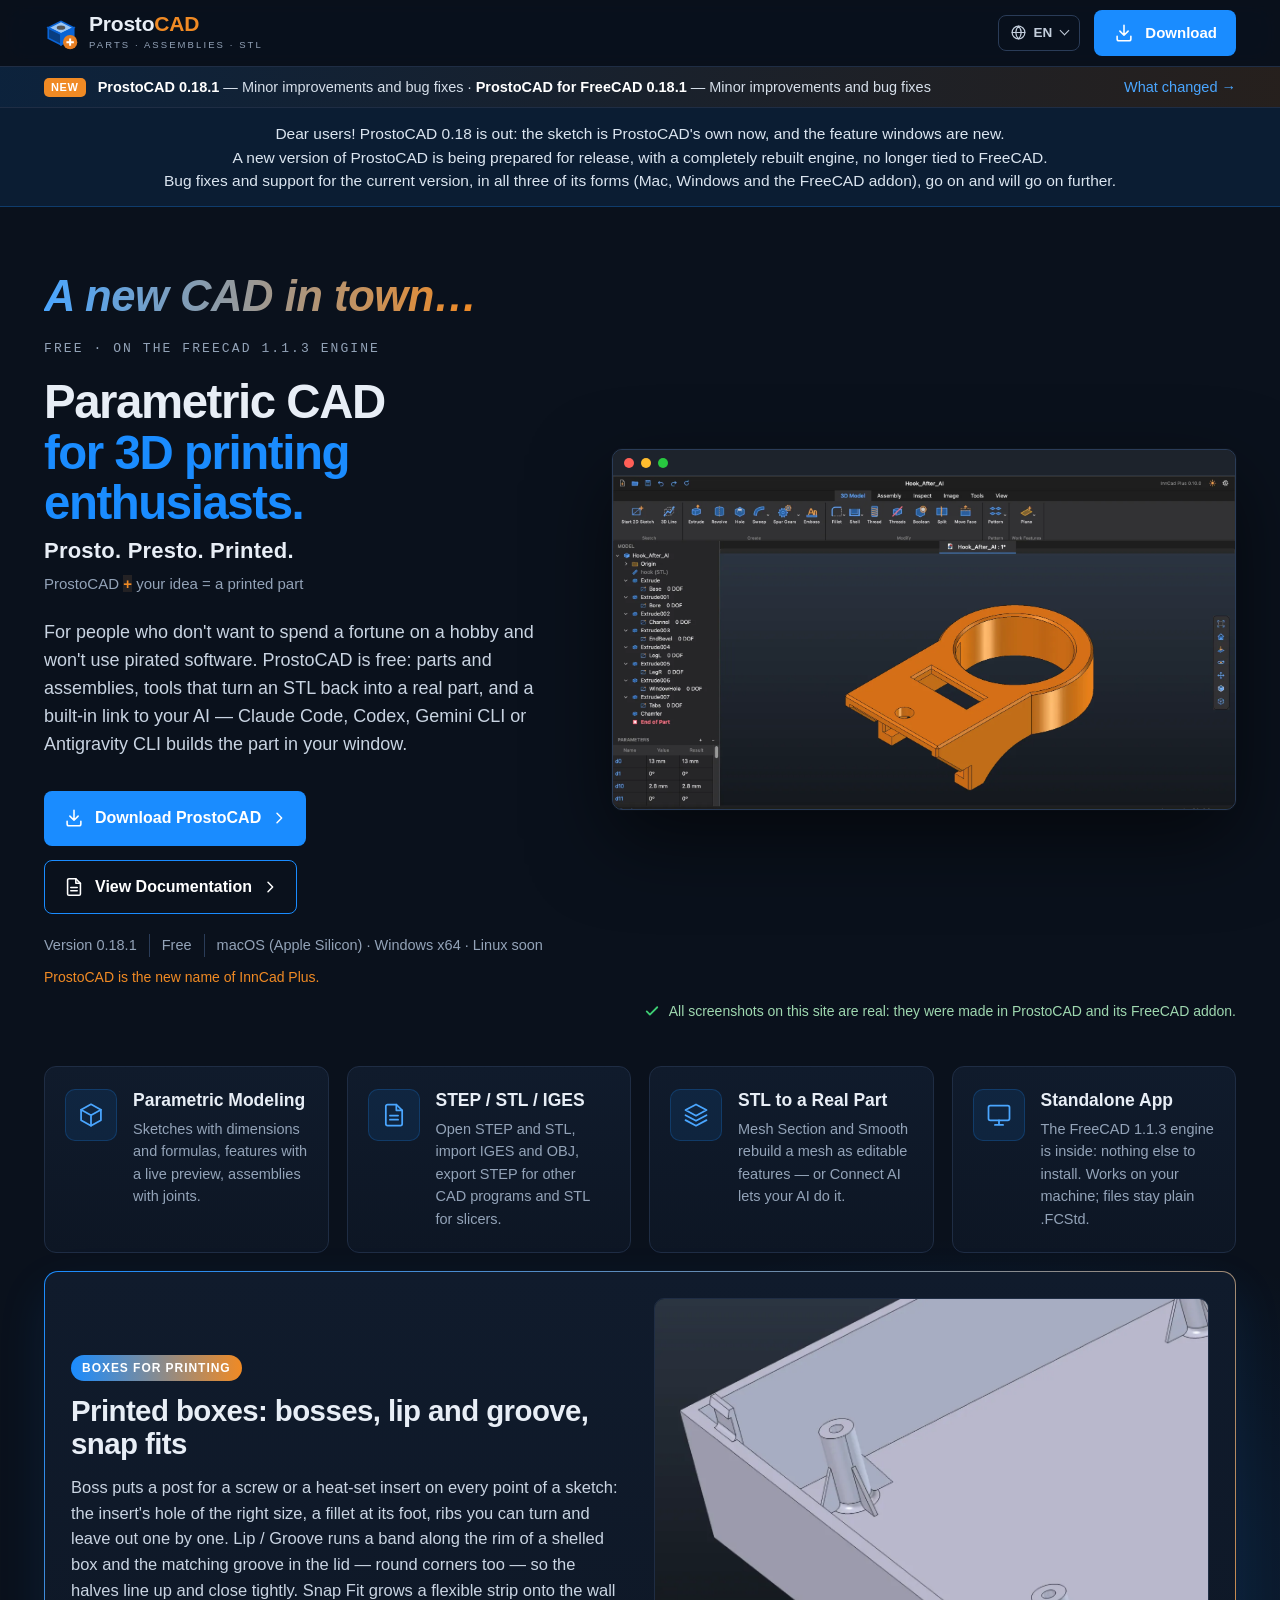
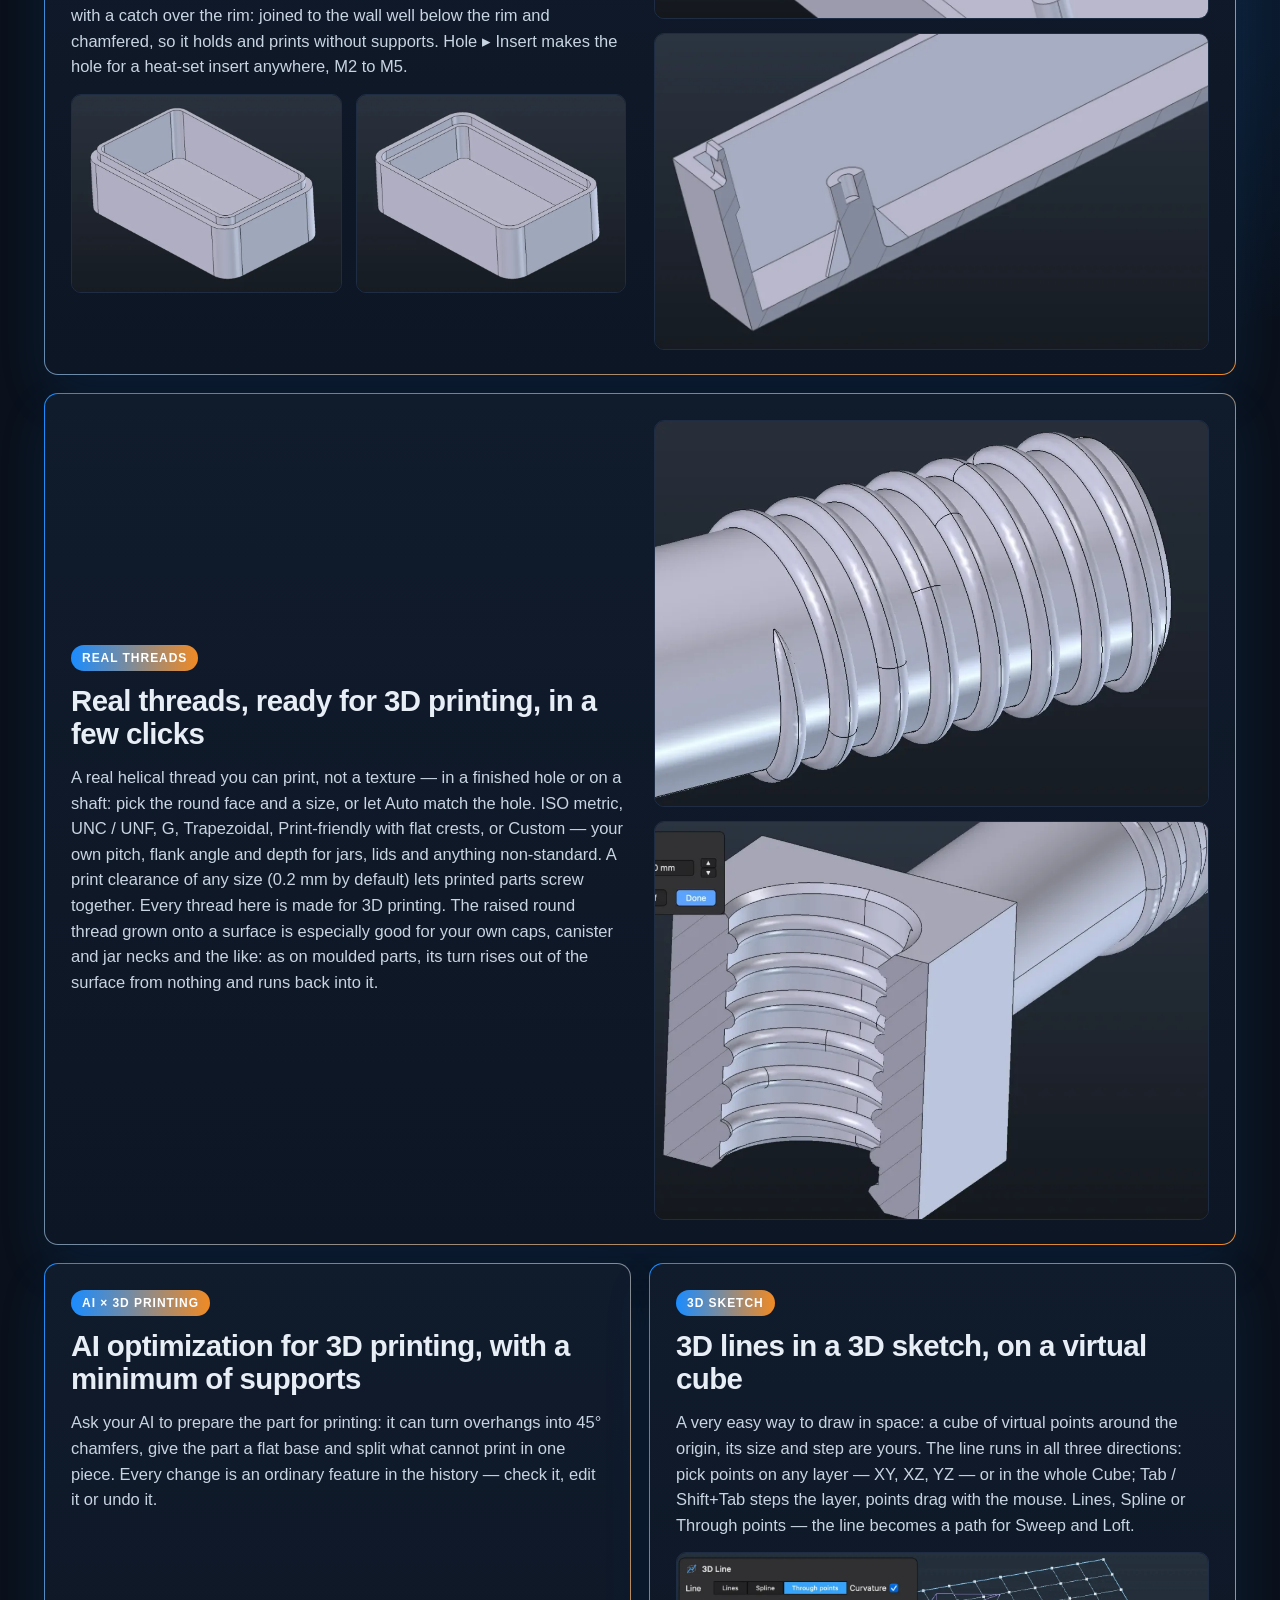
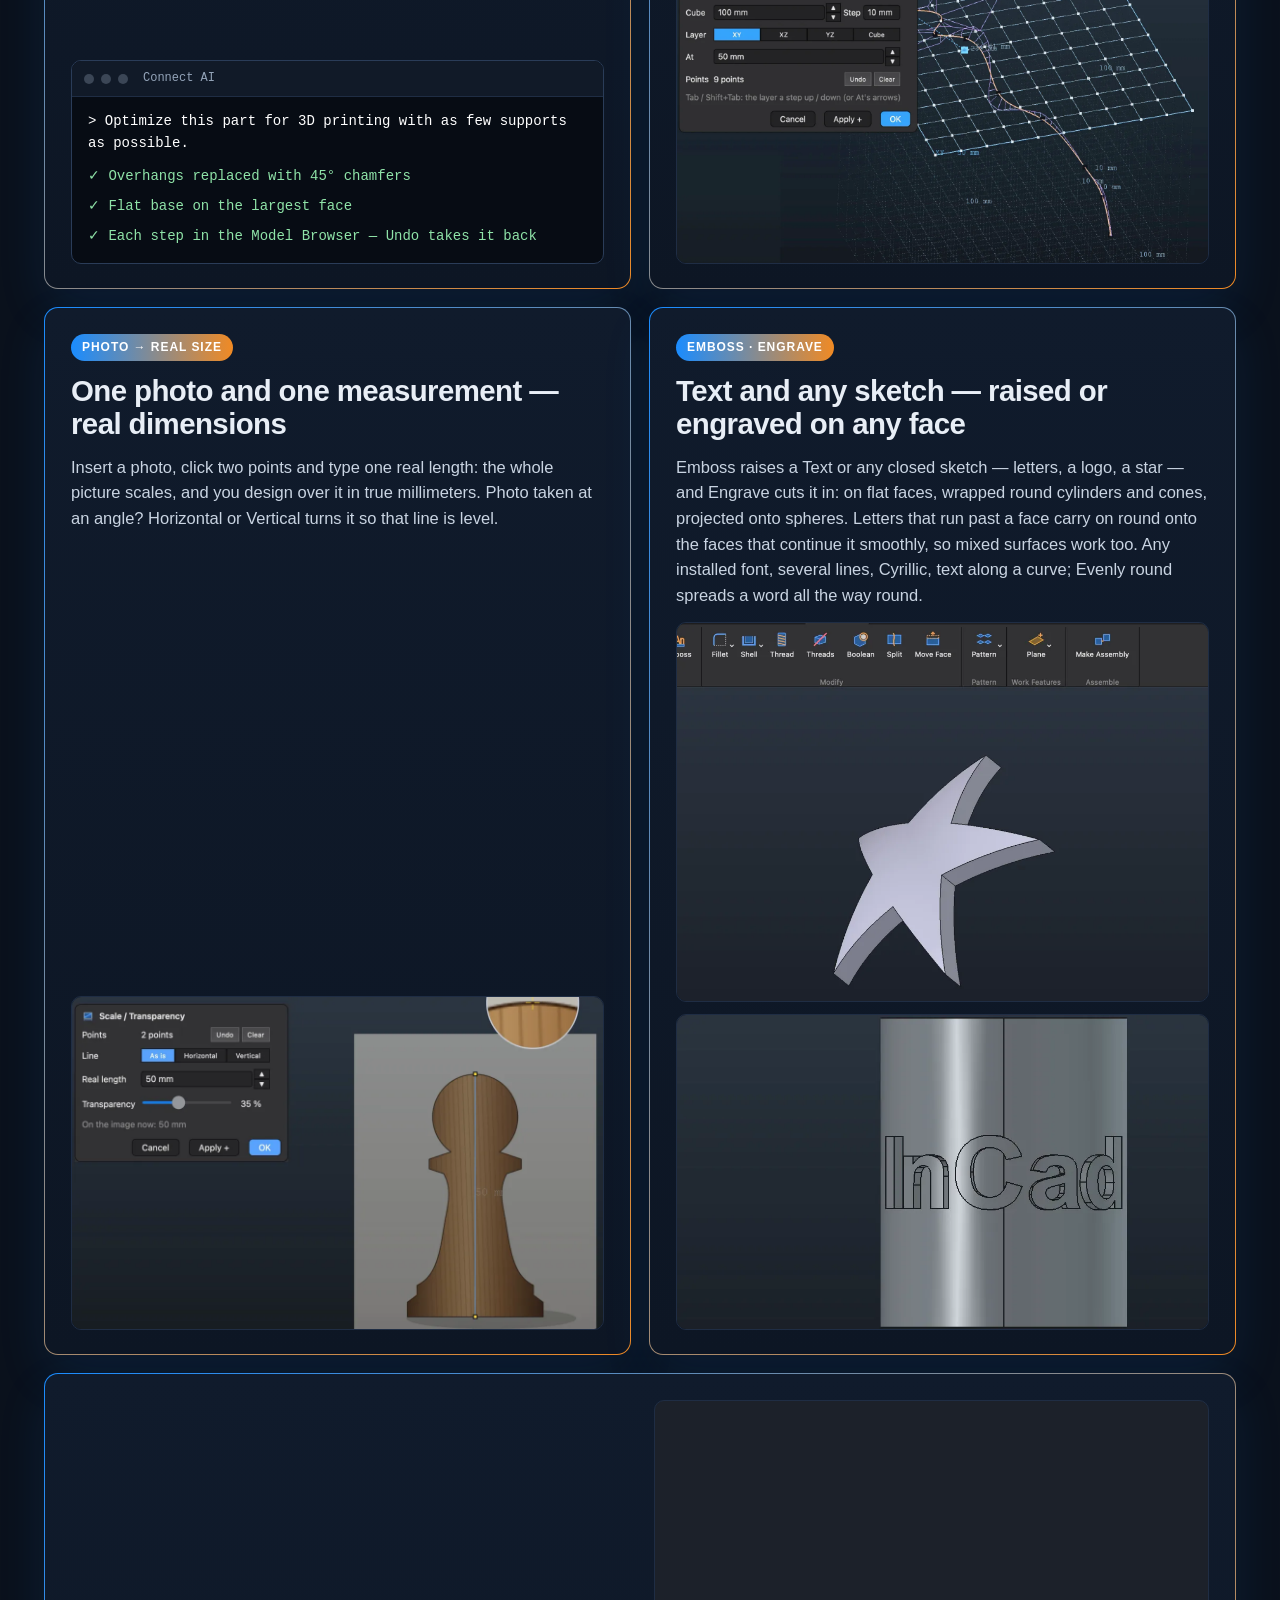
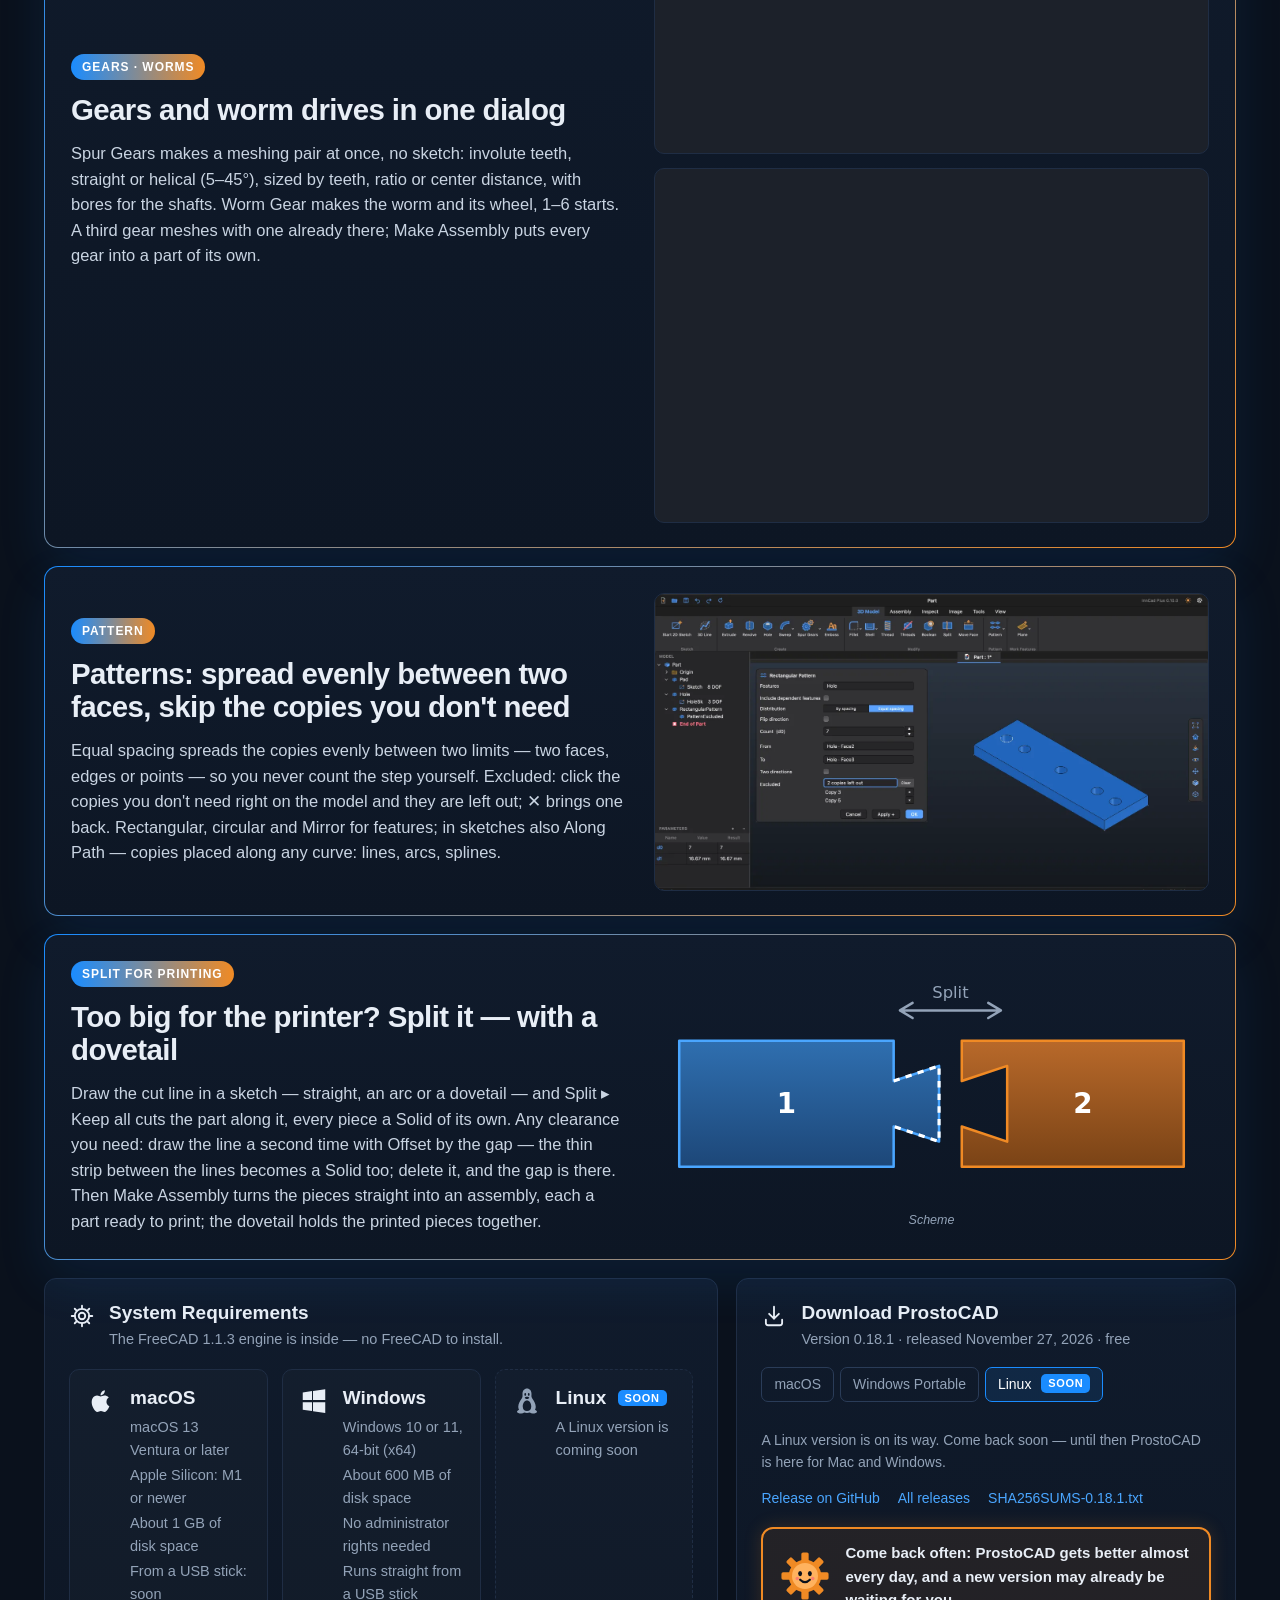
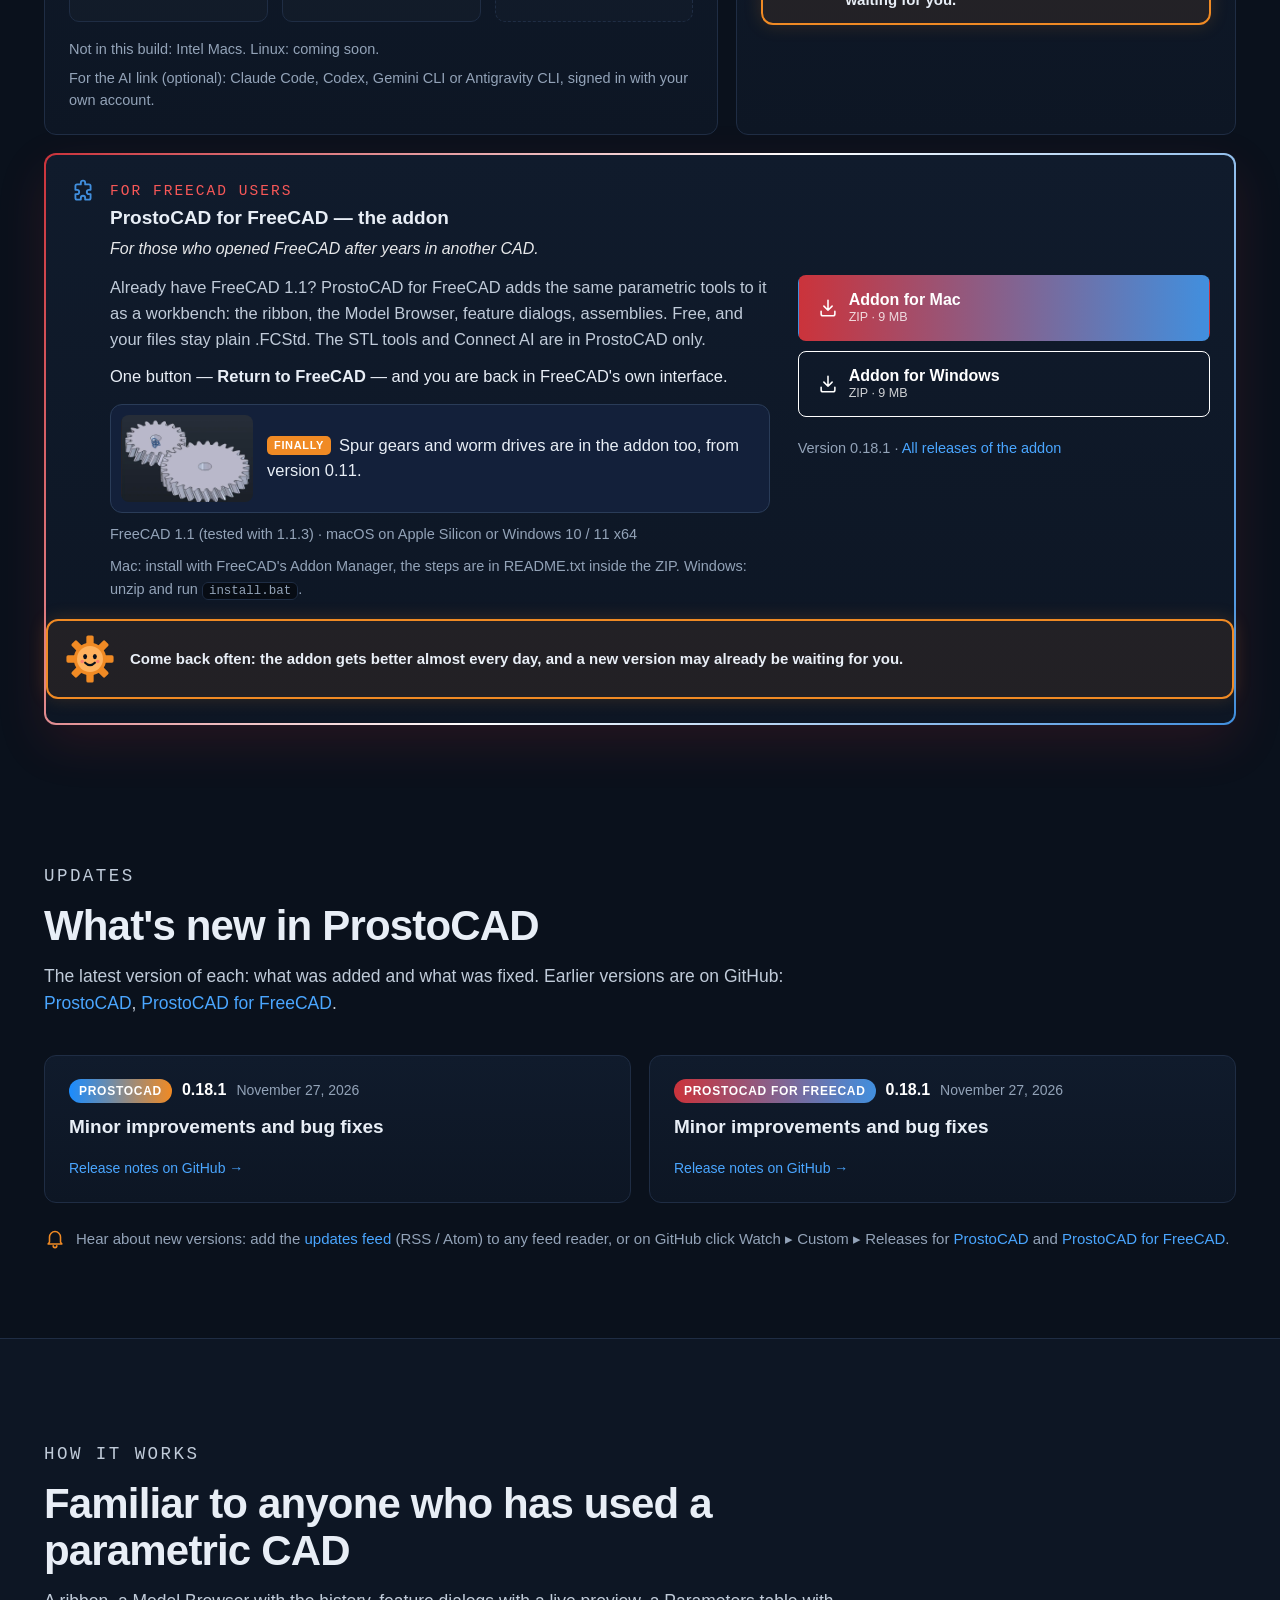
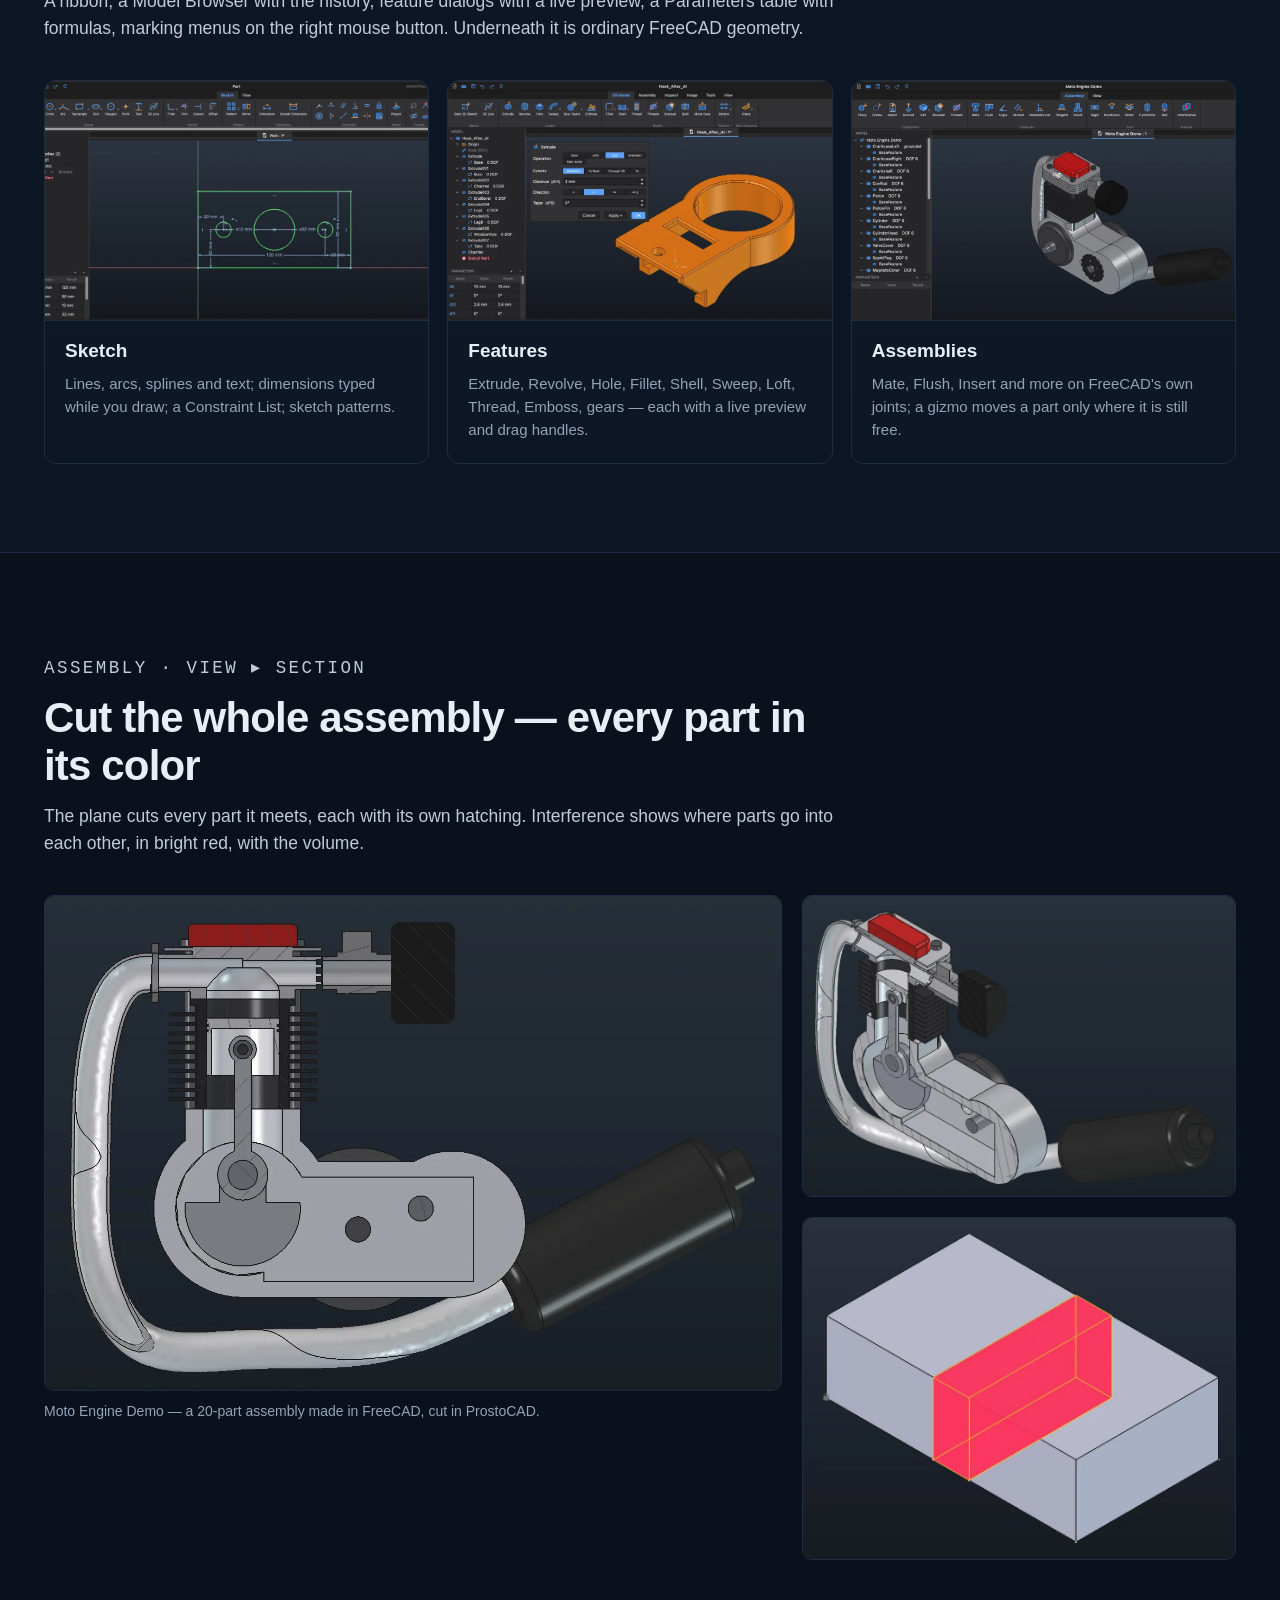
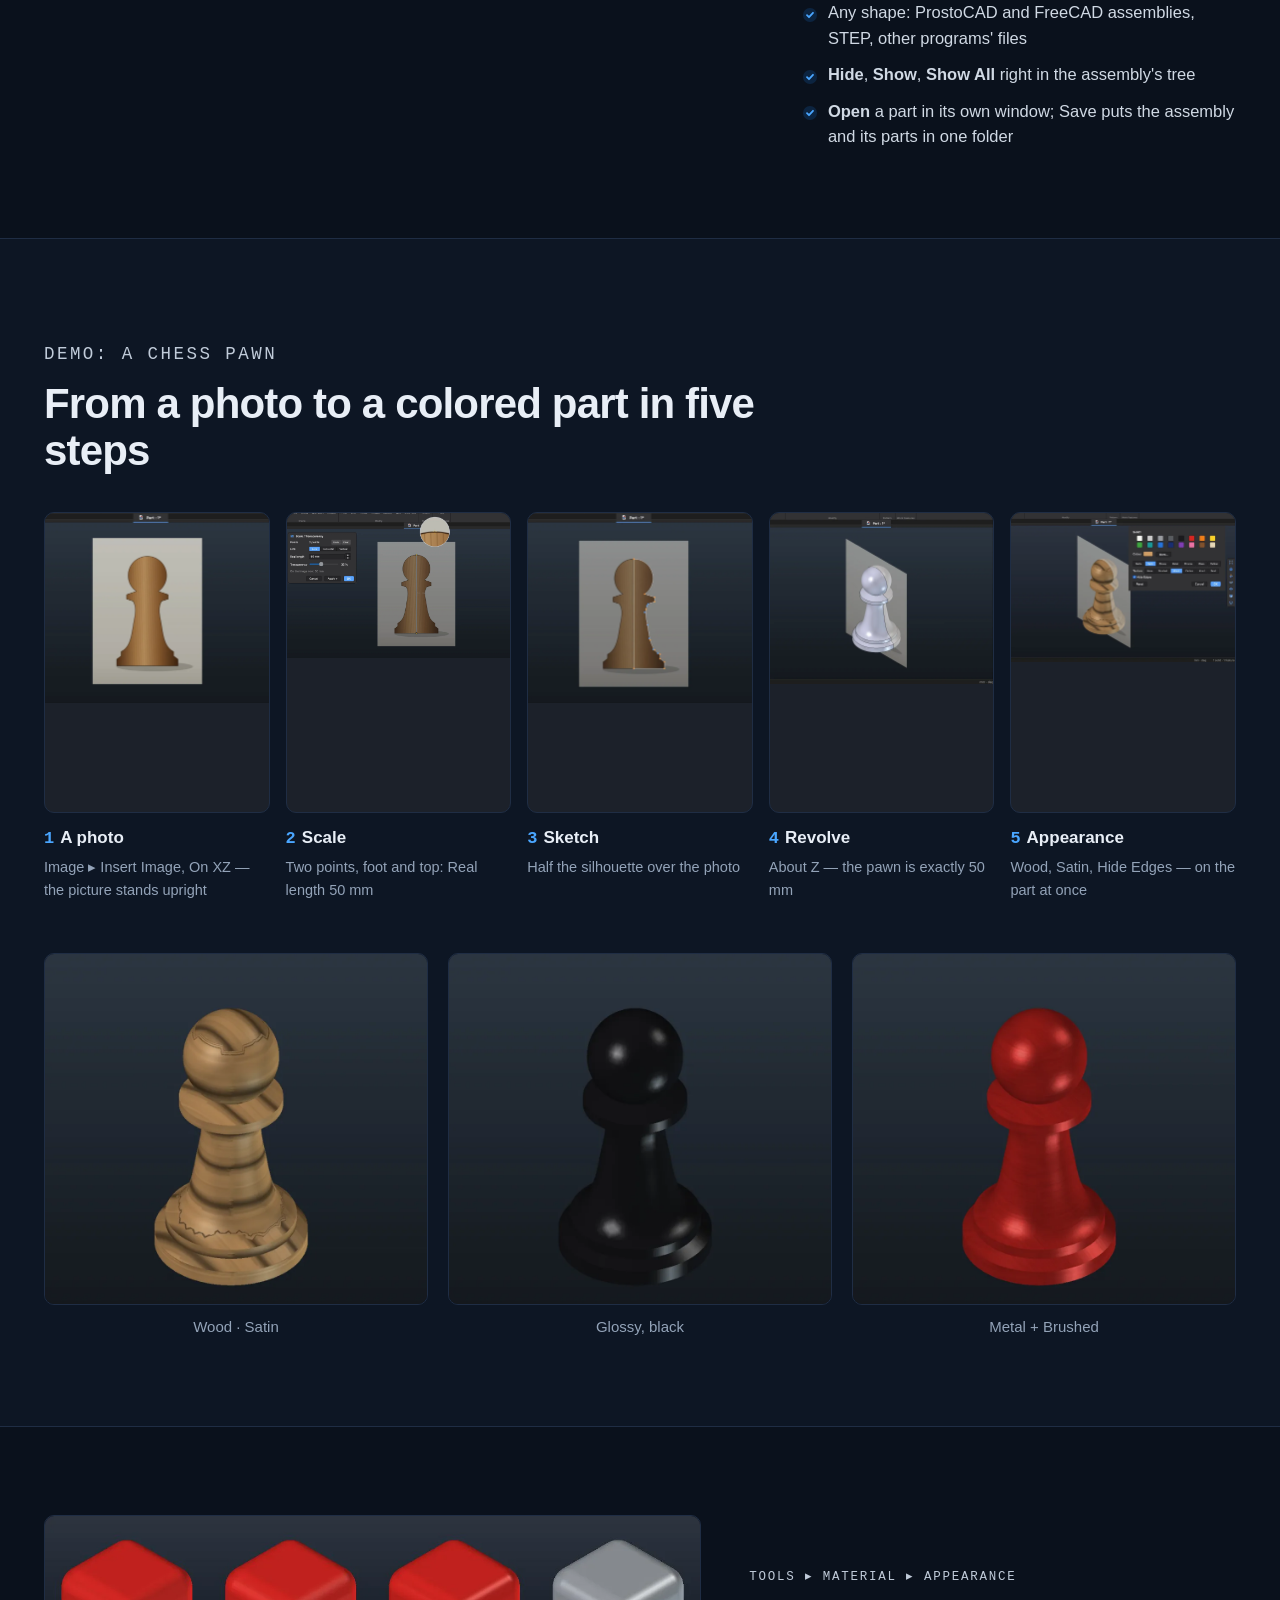
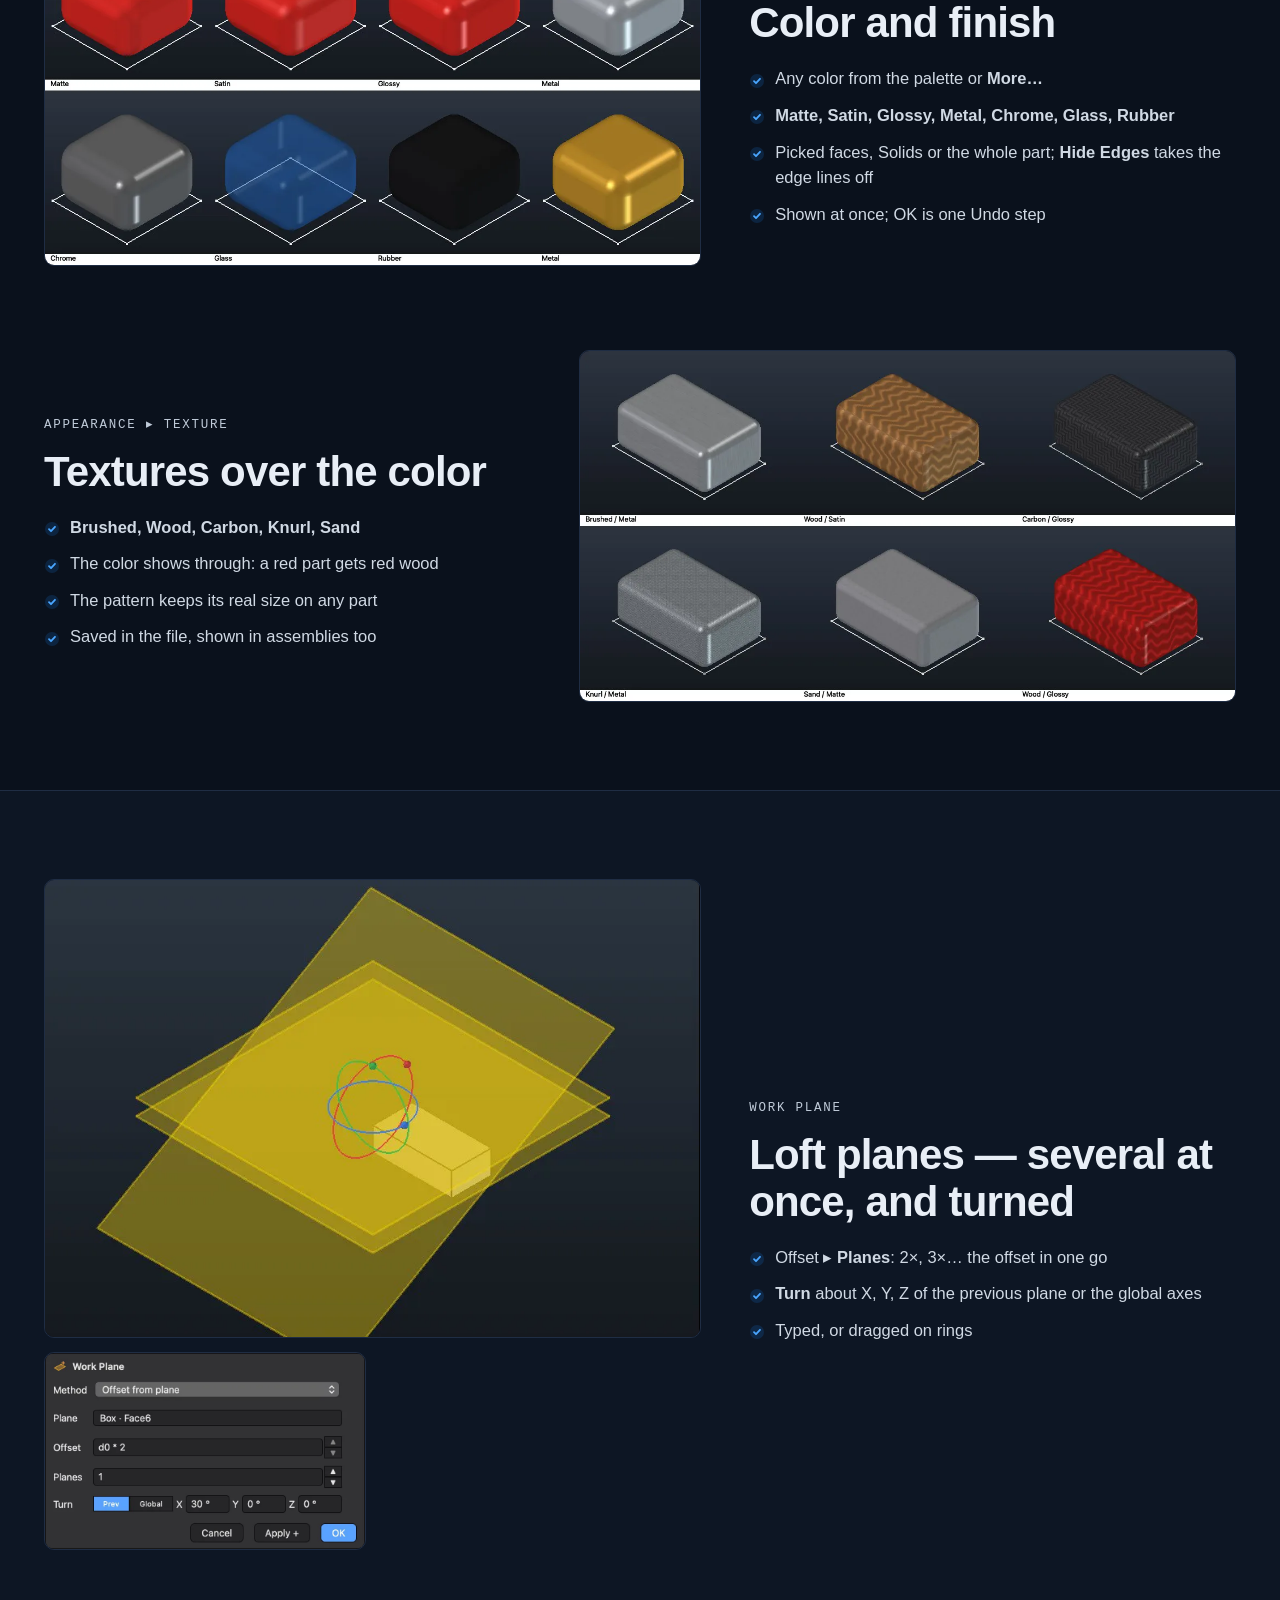
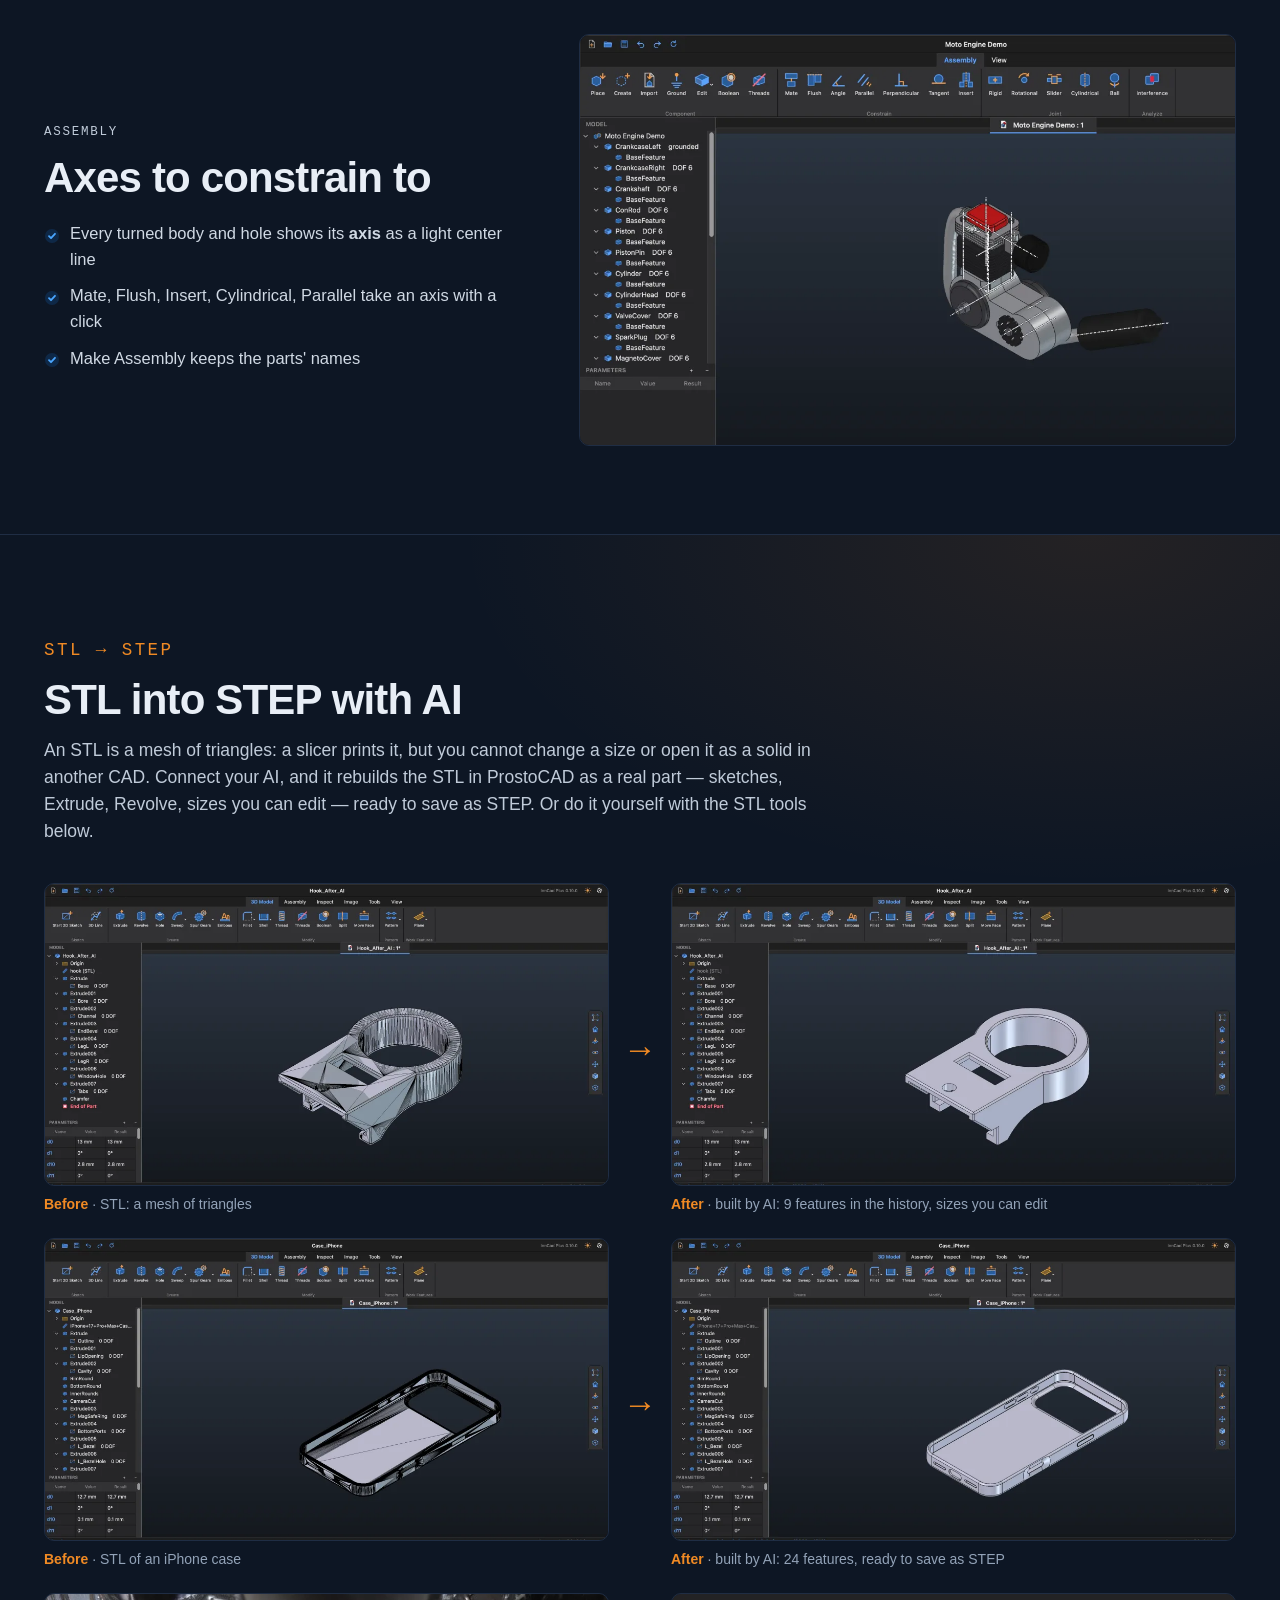
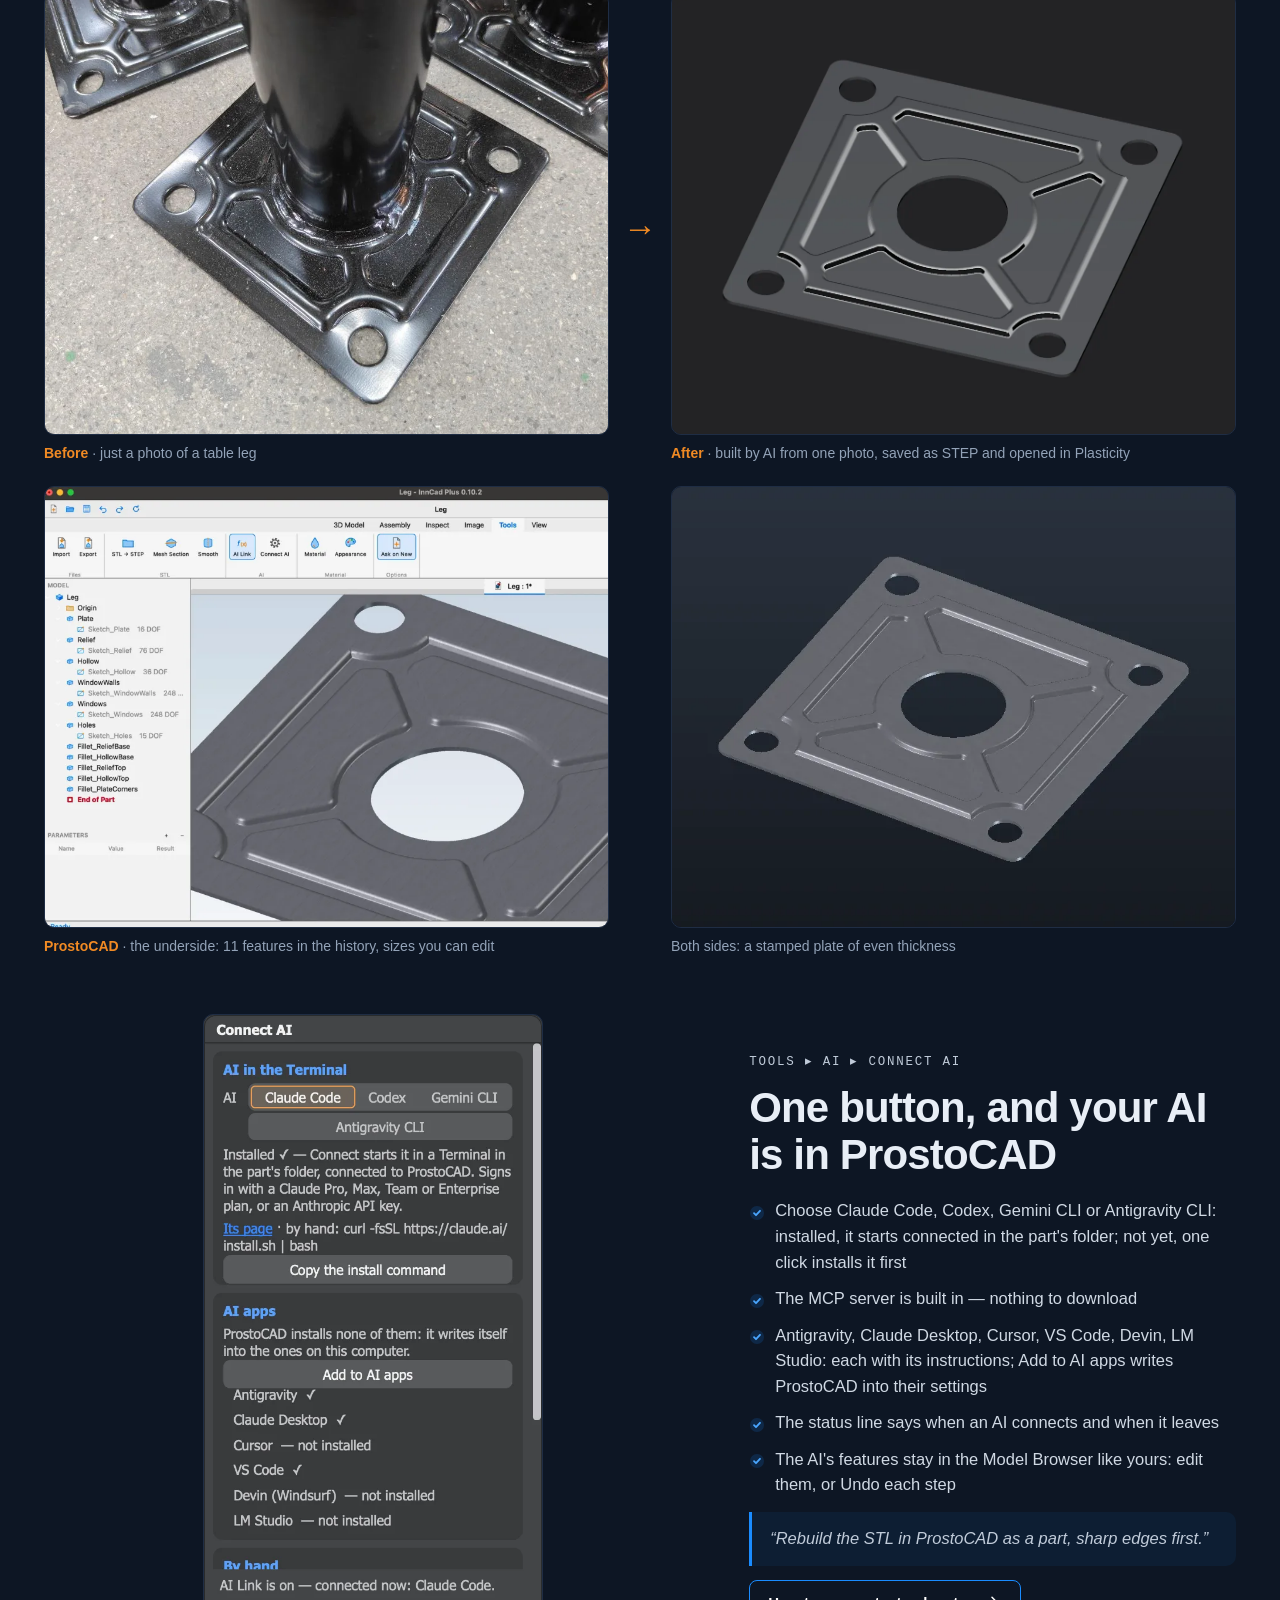
==== commit 846d1c78: "ProstoCAD 0.18.1 and ProstoCAD for FreeCAD 0.18.1: minor improvements and bug fixes (news, downloads" ====
--- a/index.html
+++ b/index.html
@@ -43,7 +43,7 @@
     <a class="btn primary small" href="#download"><svg class="i" viewBox="0 0 24 24" aria-hidden="true"><path d="M12 3.5v11m0 0-4.5-4.5m4.5 4.5 4.5-4.5M4.5 15.5v3a2 2 0 0 0 2 2h11a2 2 0 0 0 2-2v-3"/></svg><span>Download</span></a>
   </div>
 </div></header>
-<div class="newsbar"><div class="wrap"><a href="#updates"><span class="tag-new">New</span><span class="what"><b>ProstoCAD 0.18.0</b> — A sketch of its own, new windows, AI that stays in ProstoCAD · <b>ProstoCAD for FreeCAD 0.18.0</b> — A sketch of its own, new windows, gears by center distance</span><span class="go">What changed →</span></a></div></div>
+<div class="newsbar"><div class="wrap"><a href="#updates"><span class="tag-new">New</span><span class="what"><b>ProstoCAD 0.18.1</b> — Minor improvements and bug fixes · <b>ProstoCAD for FreeCAD 0.18.1</b> — Minor improvements and bug fixes</span><span class="go">What changed →</span></a></div></div>
 <div class="notice"><div class="wrap"><p>Dear users! ProstoCAD 0.18 is out: the sketch is ProstoCAD's own now, and the feature windows are new.<br>A new version of ProstoCAD is being prepared for release, with a completely rebuilt engine, no longer tied to FreeCAD.<br>Bug fixes and support for the current version, in all three of its forms (Mac, Windows and the FreeCAD addon), go on and will go on further.</p></div></div>
 
 <main id="top">
@@ -60,7 +60,7 @@
         <a class="btn primary" href="#download"><svg class="i" viewBox="0 0 24 24" aria-hidden="true"><path d="M12 3.5v11m0 0-4.5-4.5m4.5 4.5 4.5-4.5M4.5 15.5v3a2 2 0 0 0 2 2h11a2 2 0 0 0 2-2v-3"/></svg>Download ProstoCAD<svg class="i chev" viewBox="0 0 24 24" aria-hidden="true"><path d="m9 5 7 7-7 7"/></svg></a>
         <a class="btn outline" href="#docs"><svg class="i" viewBox="0 0 24 24" aria-hidden="true"><path d="M14 3H6.5A1.5 1.5 0 0 0 5 4.5v15A1.5 1.5 0 0 0 6.5 21h11a1.5 1.5 0 0 0 1.5-1.5V8z"/><path d="M14 3v5h5M8.5 12.5h7M8.5 16h7"/></svg>View Documentation<svg class="i chev" viewBox="0 0 24 24" aria-hidden="true"><path d="m9 5 7 7-7 7"/></svg></a>
       </div>
-      <p class="meta"><span>Version 0.18.0</span><i></i><span>Free</span><i></i><span>macOS (Apple Silicon) · Windows x64 · Linux soon</span></p>
+      <p class="meta"><span>Version 0.18.1</span><i></i><span>Free</span><i></i><span>macOS (Apple Silicon) · Windows x64 · Linux soon</span></p>
       <p class="renamed">ProstoCAD is the new name of InnCad Plus.</p>
     </div>
     <div class="window"><div class="bar"><i></i><i></i><i></i></div><div class=""><a class="zoom" href="img/hero.webp?v=947d2b0a"><img src="img/hero.webp?v=947d2b0a" alt="The ProstoCAD window: ribbon, Model Browser, Parameters and a part" width="1800" height="963" loading="lazy" decoding="async"></a></div></div>
@@ -182,29 +182,29 @@
 
     <div class="box dlbox" id="download">
       <div class="boxhead"><svg class="i" viewBox="0 0 24 24" aria-hidden="true"><path d="M12 3.5v11m0 0-4.5-4.5m4.5 4.5 4.5-4.5M4.5 15.5v3a2 2 0 0 0 2 2h11a2 2 0 0 0 2-2v-3"/></svg><div><h3>Download ProstoCAD</h3>
-        <p>Version 0.18.0 · released November 27, 2026 · free</p></div></div>
+        <p>Version 0.18.1 · released November 27, 2026 · free</p></div></div>
       <div class="tabs" role="tablist">
         <button type="button" role="tab" data-pf="pf-mac">macOS</button>
         <button type="button" role="tab" data-pf="pf-zip">Windows Portable</button>
         <button type="button" role="tab" data-pf="pf-linux">Linux <span class="tag-soon">soon</span></button>
       </div>
       <div class="pf" id="pf-mac"><h4>macOS</h4>
-        <a class="btn primary" href="https://github.com/Igr11/ProstoCAD-releases/releases/download/v0.18.0/ProstoCAD-0.18.0-macos-arm64.dmg" data-goatcounter-click="download-mac" data-goatcounter-title="ProstoCAD-0.18.0-macos-arm64.dmg"><svg class="i" viewBox="0 0 24 24" aria-hidden="true"><path d="M12 3.5v11m0 0-4.5-4.5m4.5 4.5 4.5-4.5M4.5 15.5v3a2 2 0 0 0 2 2h11a2 2 0 0 0 2-2v-3"/></svg>Download for Mac</a>
-        <p class="file">ProstoCAD-0.18.0-macos-arm64.dmg · 201 MB</p>
-        <div class="sha"><div><small>SHA-256</small><code>e0c0bae1609d48dcb8bb654d7af7ab43d81d166083c842056724080cce8377e3</code></div>
-          <button class="copy" type="button" data-copy="e0c0bae1609d48dcb8bb654d7af7ab43d81d166083c842056724080cce8377e3" data-ok="Copied" aria-label="Copy SHA-256"><svg class="i" viewBox="0 0 24 24" aria-hidden="true"><rect x="8.5" y="8.5" width="11.5" height="11.5" rx="2"/><path d="M15.5 8.5V5.5A1.5 1.5 0 0 0 14 4H5.5A1.5 1.5 0 0 0 4 5.5V14a1.5 1.5 0 0 0 1.5 1.5h3"/></svg></button></div>
+        <a class="btn primary" href="https://github.com/Igr11/ProstoCAD-releases/releases/download/v0.18.1/ProstoCAD-0.18.1-macos-arm64.dmg" data-goatcounter-click="download-mac" data-goatcounter-title="ProstoCAD-0.18.1-macos-arm64.dmg"><svg class="i" viewBox="0 0 24 24" aria-hidden="true"><path d="M12 3.5v11m0 0-4.5-4.5m4.5 4.5 4.5-4.5M4.5 15.5v3a2 2 0 0 0 2 2h11a2 2 0 0 0 2-2v-3"/></svg>Download for Mac</a>
+        <p class="file">ProstoCAD-0.18.1-macos-arm64.dmg · 201 MB</p>
+        <div class="sha"><div><small>SHA-256</small><code>eabcd254b99dbcb20bab604482cc96e374b2c5730633ffcf22100a31c24bc0ee</code></div>
+          <button class="copy" type="button" data-copy="eabcd254b99dbcb20bab604482cc96e374b2c5730633ffcf22100a31c24bc0ee" data-ok="Copied" aria-label="Copy SHA-256"><svg class="i" viewBox="0 0 24 24" aria-hidden="true"><rect x="8.5" y="8.5" width="11.5" height="11.5" rx="2"/><path d="M15.5 8.5V5.5A1.5 1.5 0 0 0 14 4H5.5A1.5 1.5 0 0 0 4 5.5V14a1.5 1.5 0 0 0 1.5 1.5h3"/></svg></button></div>
         <p class="note">Drag ProstoCAD.app onto Applications. The first time, macOS asks to confirm: <a href="#faq-mac">Open Anyway</a>.</p></div>
       <div class="pf" id="pf-zip"><h4>Windows Portable</h4>
-        <a class="btn primary" href="https://github.com/Igr11/ProstoCAD-releases/releases/download/v0.18.0/ProstoCAD-0.18.0-windows-x64.zip" data-goatcounter-click="download-win" data-goatcounter-title="ProstoCAD-0.18.0-windows-x64.zip"><svg class="i" viewBox="0 0 24 24" aria-hidden="true"><path d="M12 3.5v11m0 0-4.5-4.5m4.5 4.5 4.5-4.5M4.5 15.5v3a2 2 0 0 0 2 2h11a2 2 0 0 0 2-2v-3"/></svg>Download Windows Portable</a>
-        <p class="file">ProstoCAD-0.18.0-windows-x64.zip · 214 MB</p>
-        <div class="sha"><div><small>SHA-256</small><code>1050c3df95ef705d154d0f809b1b41a2e7103527476238409bd1f60ec5577e8b</code></div>
-          <button class="copy" type="button" data-copy="1050c3df95ef705d154d0f809b1b41a2e7103527476238409bd1f60ec5577e8b" data-ok="Copied" aria-label="Copy SHA-256"><svg class="i" viewBox="0 0 24 24" aria-hidden="true"><rect x="8.5" y="8.5" width="11.5" height="11.5" rx="2"/><path d="M15.5 8.5V5.5A1.5 1.5 0 0 0 14 4H5.5A1.5 1.5 0 0 0 4 5.5V14a1.5 1.5 0 0 0 1.5 1.5h3"/></svg></button></div>
+        <a class="btn primary" href="https://github.com/Igr11/ProstoCAD-releases/releases/download/v0.18.1/ProstoCAD-0.18.1-windows-x64.zip" data-goatcounter-click="download-win" data-goatcounter-title="ProstoCAD-0.18.1-windows-x64.zip"><svg class="i" viewBox="0 0 24 24" aria-hidden="true"><path d="M12 3.5v11m0 0-4.5-4.5m4.5 4.5 4.5-4.5M4.5 15.5v3a2 2 0 0 0 2 2h11a2 2 0 0 0 2-2v-3"/></svg>Download Windows Portable</a>
+        <p class="file">ProstoCAD-0.18.1-windows-x64.zip · 214 MB</p>
+        <div class="sha"><div><small>SHA-256</small><code>dde8f9e6939f28066a450ba5a0ae8633e41f757bef9f914d343bdc0ae822a221</code></div>
+          <button class="copy" type="button" data-copy="dde8f9e6939f28066a450ba5a0ae8633e41f757bef9f914d343bdc0ae822a221" data-ok="Copied" aria-label="Copy SHA-256"><svg class="i" viewBox="0 0 24 24" aria-hidden="true"><rect x="8.5" y="8.5" width="11.5" height="11.5" rx="2"/><path d="M15.5 8.5V5.5A1.5 1.5 0 0 0 14 4H5.5A1.5 1.5 0 0 0 4 5.5V14a1.5 1.5 0 0 0 1.5 1.5h3"/></svg></button></div>
         <p class="note"><b>No installation needed. Unzip and use.</b> Use a short path with Latin letters only, then run <code>ProstoCAD.exe</code>.</p></div>
       <div class="pf" id="pf-linux"><h4>Linux</h4><p class="note">A Linux version is on its way. Come back soon — until then ProstoCAD is here for Mac and Windows.</p></div>
       <div class="links">
-        <a href="https://github.com/Igr11/ProstoCAD-releases/releases/tag/v0.18.0">Release on GitHub</a>
+        <a href="https://github.com/Igr11/ProstoCAD-releases/releases/tag/v0.18.1">Release on GitHub</a>
         <a href="https://github.com/Igr11/ProstoCAD-releases/releases">All releases</a>
-        <a href="https://github.com/Igr11/ProstoCAD-releases/releases/download/v0.18.0/SHA256SUMS-0.18.0.txt">SHA256SUMS-0.18.0.txt</a>
+        <a href="https://github.com/Igr11/ProstoCAD-releases/releases/download/v0.18.1/SHA256SUMS-0.18.1.txt">SHA256SUMS-0.18.1.txt</a>
       </div>
       <div class="fresh"><svg class="buddy" viewBox="0 0 64 64" aria-hidden="true"><g class="gear"><rect x="27.5" y="3" width="9" height="13" rx="2" transform="rotate(0 32 32)"/><rect x="27.5" y="3" width="9" height="13" rx="2" transform="rotate(45 32 32)"/><rect x="27.5" y="3" width="9" height="13" rx="2" transform="rotate(90 32 32)"/><rect x="27.5" y="3" width="9" height="13" rx="2" transform="rotate(135 32 32)"/><rect x="27.5" y="3" width="9" height="13" rx="2" transform="rotate(180 32 32)"/><rect x="27.5" y="3" width="9" height="13" rx="2" transform="rotate(225 32 32)"/><rect x="27.5" y="3" width="9" height="13" rx="2" transform="rotate(270 32 32)"/><rect x="27.5" y="3" width="9" height="13" rx="2" transform="rotate(315 32 32)"/><circle cx="32" cy="32" r="20"/><circle class="hub" cx="32" cy="32" r="16"/></g><g class="face"><ellipse class="eye" cx="26" cy="29" rx="2.4" ry="3.2"/><ellipse class="eye wink" cx="38" cy="29" rx="2.4" ry="3.2"/><circle class="cheek" cx="22.5" cy="35" r="2.2"/><circle class="cheek" cx="41.5" cy="35" r="2.2"/><path class="smile" d="M26 36.5 q6 6 12 0"/></g></svg><p>Come back often: ProstoCAD gets better almost every day, and a new version may already be waiting for you.</p></div>
     </div>
@@ -223,9 +223,9 @@
         <p class="note">Mac: install with FreeCAD's Addon Manager, the steps are in README.txt inside the ZIP. Windows: unzip and run <code>install.bat</code>.</p>
       </div>
       <div class="addon-dl">
-        <a class="btn primary" href="https://github.com/Igr11/ProstoCAD/releases/download/v0.18.0/ProstoCAD-FreeCAD-0.18.0-2026-11-27-d69a672-macOS-arm64.zip" data-goatcounter-click="download-addon-mac" data-goatcounter-title="ProstoCAD-FreeCAD-0.18.0-2026-11-27-d69a672-macOS-arm64.zip"><svg class="i" viewBox="0 0 24 24" aria-hidden="true"><path d="M12 3.5v11m0 0-4.5-4.5m4.5 4.5 4.5-4.5M4.5 15.5v3a2 2 0 0 0 2 2h11a2 2 0 0 0 2-2v-3"/></svg><span>Addon for Mac<small>ZIP · 9 MB</small></span></a>
-        <a class="btn outline" href="https://github.com/Igr11/ProstoCAD/releases/download/v0.18.0/ProstoCAD-FreeCAD-0.18.0-2026-11-27-d69a672-Windows-x64.zip" data-goatcounter-click="download-addon-win" data-goatcounter-title="ProstoCAD-FreeCAD-0.18.0-2026-11-27-d69a672-Windows-x64.zip"><svg class="i" viewBox="0 0 24 24" aria-hidden="true"><path d="M12 3.5v11m0 0-4.5-4.5m4.5 4.5 4.5-4.5M4.5 15.5v3a2 2 0 0 0 2 2h11a2 2 0 0 0 2-2v-3"/></svg><span>Addon for Windows<small>ZIP · 9 MB</small></span></a>
-        <p class="note">Version 0.18.0 · <a href="https://github.com/Igr11/ProstoCAD/releases">All releases of the addon</a></p>
+        <a class="btn primary" href="https://github.com/Igr11/ProstoCAD/releases/download/v0.18.1/ProstoCAD-FreeCAD-0.18.1-2026-11-27-3a342fd-macOS-arm64.zip" data-goatcounter-click="download-addon-mac" data-goatcounter-title="ProstoCAD-FreeCAD-0.18.1-2026-11-27-3a342fd-macOS-arm64.zip"><svg class="i" viewBox="0 0 24 24" aria-hidden="true"><path d="M12 3.5v11m0 0-4.5-4.5m4.5 4.5 4.5-4.5M4.5 15.5v3a2 2 0 0 0 2 2h11a2 2 0 0 0 2-2v-3"/></svg><span>Addon for Mac<small>ZIP · 9 MB</small></span></a>
+        <a class="btn outline" href="https://github.com/Igr11/ProstoCAD/releases/download/v0.18.1/ProstoCAD-FreeCAD-0.18.1-2026-11-27-3a342fd-Windows-x64.zip" data-goatcounter-click="download-addon-win" data-goatcounter-title="ProstoCAD-FreeCAD-0.18.1-2026-11-27-3a342fd-Windows-x64.zip"><svg class="i" viewBox="0 0 24 24" aria-hidden="true"><path d="M12 3.5v11m0 0-4.5-4.5m4.5 4.5 4.5-4.5M4.5 15.5v3a2 2 0 0 0 2 2h11a2 2 0 0 0 2-2v-3"/></svg><span>Addon for Windows<small>ZIP · 9 MB</small></span></a>
+        <p class="note">Version 0.18.1 · <a href="https://github.com/Igr11/ProstoCAD/releases">All releases of the addon</a></p>
       </div>
     </div>
     <div class="fresh"><svg class="buddy" viewBox="0 0 64 64" aria-hidden="true"><g class="gear"><rect x="27.5" y="3" width="9" height="13" rx="2" transform="rotate(0 32 32)"/><rect x="27.5" y="3" width="9" height="13" rx="2" transform="rotate(45 32 32)"/><rect x="27.5" y="3" width="9" height="13" rx="2" transform="rotate(90 32 32)"/><rect x="27.5" y="3" width="9" height="13" rx="2" transform="rotate(135 32 32)"/><rect x="27.5" y="3" width="9" height="13" rx="2" transform="rotate(180 32 32)"/><rect x="27.5" y="3" width="9" height="13" rx="2" transform="rotate(225 32 32)"/><rect x="27.5" y="3" width="9" height="13" rx="2" transform="rotate(270 32 32)"/><rect x="27.5" y="3" width="9" height="13" rx="2" transform="rotate(315 32 32)"/><circle cx="32" cy="32" r="20"/><circle class="hub" cx="32" cy="32" r="16"/></g><g class="face"><ellipse class="eye" cx="26" cy="29" rx="2.4" ry="3.2"/><ellipse class="eye wink" cx="38" cy="29" rx="2.4" ry="3.2"/><circle class="cheek" cx="22.5" cy="35" r="2.2"/><circle class="cheek" cx="41.5" cy="35" r="2.2"/><path class="smile" d="M26 36.5 q6 6 12 0"/></g></svg><p>Come back often: the addon gets better almost every day, and a new version may already be waiting for you.</p></div>
@@ -238,13 +238,13 @@
     <h2>What's new in ProstoCAD</h2>
     <p>The latest version of each: what was added and what was fixed. Earlier versions are on GitHub: <a href="https://github.com/Igr11/ProstoCAD-releases/releases">ProstoCAD</a>, <a href="https://github.com/Igr11/ProstoCAD/releases">ProstoCAD for FreeCAD</a>.</p>
   </div>
-  <div class="upd-grid"><article class="box upd" id="update-plus-0.18.0">
-      <p class="upd-head"><span class="prod plus">ProstoCAD</span><b>0.18.0</b><time datetime="2026-11-27">November 27, 2026</time></p>
-      <h3>A sketch of its own, new windows, AI that stays in ProstoCAD</h3><h4 class="added">Added</h4><ul class="ticks"><li>The sketch is ProstoCAD&#x27;s own and stays quick even with many lines: magnets, size boxes at the pointer, the space bar to switch what a tool does, a right-click ring, Rotate, Tangent Arc, copy and paste, constraints on the axes and the origin. Files of earlier versions open as they are.</li><li>The feature windows are new: in cards, a size pulled by its dot or stepped by the wheel; settings are one panel under ⚙.</li><li>Connect AI: a new window with Claude Code, Codex, Gemini CLI and Antigravity CLI (a free Google account), each installed and connected with one click; every AI program with its own instructions. The AI works only on the part open in ProstoCAD.</li><li>Spur Gears: type the center distance you want and keep the Ratio — the window suggests the pair at a standard module, Use sets it.</li><li>Mac: the Finder shows .FCStd, STL and STEP files as pictures of the part, and the space bar turns the part itself.</li><li>Much faster on heavy parts: Undo, Redo, OK and the first click; drawings of STL parts about twice as fast; Save several times faster on big parts.</li></ul><h4 class="fixed">Fixed</h4><ul class="ticks"><li>A sketch with a constraint that only partly adds something (a side Collinear with an axis, a corner on the origin) is kept; it was refused and the changes were lost.</li><li>Revolve waits for the axis to be clicked instead of choosing one by itself.</li></ul>
-      <a class="more" href="https://github.com/Igr11/ProstoCAD-releases/releases/tag/v0.18.0">Release notes on GitHub →</a></article><article class="box upd" id="update-incad-0.18.0">
-      <p class="upd-head"><span class="prod incad">ProstoCAD for FreeCAD</span><b>0.18.0</b><time datetime="2026-11-27">November 27, 2026</time></p>
-      <h3>A sketch of its own, new windows, gears by center distance</h3><h4 class="added">Added</h4><ul class="ticks"><li>The sketch is ProstoCAD&#x27;s own and stays quick even with many lines: magnets, size boxes at the pointer, the space bar to switch what a tool does, a right-click ring, Rotate, Tangent Arc, copy and paste, constraints on the axes and the origin. Files of earlier versions open as they are.</li><li>The feature windows are new: in cards, a size pulled by its dot or stepped by the wheel; settings are one panel under ⚙.</li><li>Spur Gears: type the center distance you want and keep the Ratio — the window suggests the pair at a standard module, Use sets it.</li><li>Much faster on heavy parts: Undo, Redo, OK and the first click.</li></ul><h4 class="fixed">Fixed</h4><ul class="ticks"><li>A sketch with a constraint that only partly adds something (a side Collinear with an axis, a corner on the origin) is kept; it was refused and the changes were lost.</li><li>Revolve waits for the axis to be clicked instead of choosing one by itself.</li></ul>
-      <a class="more" href="https://github.com/Igr11/ProstoCAD/releases/tag/v0.18.0">Release notes on GitHub →</a></article></div>
+  <div class="upd-grid"><article class="box upd" id="update-plus-0.18.1">
+      <p class="upd-head"><span class="prod plus">ProstoCAD</span><b>0.18.1</b><time datetime="2026-11-27">November 27, 2026</time></p>
+      <h3>Minor improvements and bug fixes</h3>
+      <a class="more" href="https://github.com/Igr11/ProstoCAD-releases/releases/tag/v0.18.1">Release notes on GitHub →</a></article><article class="box upd" id="update-incad-0.18.1">
+      <p class="upd-head"><span class="prod incad">ProstoCAD for FreeCAD</span><b>0.18.1</b><time datetime="2026-11-27">November 27, 2026</time></p>
+      <h3>Minor improvements and bug fixes</h3>
+      <a class="more" href="https://github.com/Igr11/ProstoCAD/releases/tag/v0.18.1">Release notes on GitHub →</a></article></div>
   <p class="follow"><svg class="i" viewBox="0 0 24 24" aria-hidden="true"><path d="M6 16.5V11a6 6 0 0 1 12 0v5.5l1.5 2h-15z"/><path d="M10 20.5a2 2 0 0 0 4 0"/></svg><span>Hear about new versions: add the <a href="updates.xml">updates feed</a> (RSS / Atom) to any feed reader, or on GitHub click Watch ▸ Custom ▸ Releases for <a href="https://github.com/Igr11/ProstoCAD-releases">ProstoCAD</a> and <a href="https://github.com/Igr11/ProstoCAD">ProstoCAD for FreeCAD</a>.</span></p>
 </div></section>
 
@@ -560,12 +560,12 @@
         <a class="more" href="files/ProstoCAD-manual.pdf">Open the manual →</a></div>
       <div class="guides">
         <div class="guide"><div class="shot"><a class="zoom" href="img/g_windows.webp?v=f2e2d20e"><img src="img/g_windows.webp?v=f2e2d20e" alt="User Manual (Windows)" width="480" height="270" loading="lazy" decoding="async"></a></div><div><h3><svg class="i" viewBox="0 0 24 24" aria-hidden="true"><rect x="3" y="4" width="18" height="12.5" rx="1.5"/><path d="M8.5 20.5h7M12 16.5v4"/></svg>User Manual (Windows)</h3><p>The same manual with Windows keys, paths and install.</p>
-        <div class="links"><a href="files/ProstoCAD-manual-windows.pdf" data-goatcounter-click="pdf-ProstoCAD-manual-windows.pdf">English <small>PDF · 635 KB</small></a><a href="files/ProstoCAD-manual-windows_ru.pdf" data-goatcounter-click="pdf-ProstoCAD-manual-windows_ru.pdf">Русский <small>PDF · 1 MB</small></a></div></div></div>
+        <div class="links"><a href="files/ProstoCAD-manual-windows.pdf" data-goatcounter-click="pdf-ProstoCAD-manual-windows.pdf">English <small>PDF · 636 KB</small></a><a href="files/ProstoCAD-manual-windows_ru.pdf" data-goatcounter-click="pdf-ProstoCAD-manual-windows_ru.pdf">Русский <small>PDF · 1 MB</small></a></div></div></div>
         <div class="guide"><div class="shot"><a class="zoom" href="img/g_manual.webp?v=07d80746"><img src="img/g_manual.webp?v=07d80746" alt="User Manual (Mac)" width="480" height="270" loading="lazy" decoding="async"></a></div><div><h3><svg class="i" viewBox="0 0 24 24" aria-hidden="true"><path d="M14 3H6.5A1.5 1.5 0 0 0 5 4.5v15A1.5 1.5 0 0 0 6.5 21h11a1.5 1.5 0 0 0 1.5-1.5V8z"/><path d="M14 3v5h5M8.5 12.5h7M8.5 16h7"/></svg>User Manual (Mac)</h3><p>Every tool step by step, with the STL and AI chapter.</p>
         <div class="links"><a href="files/ProstoCAD-manual.pdf" data-goatcounter-click="pdf-ProstoCAD-manual.pdf">English <small>PDF · 635 KB</small></a><a href="files/ProstoCAD-manual_ru.pdf" data-goatcounter-click="pdf-ProstoCAD-manual_ru.pdf">Русский <small>PDF · 1 MB</small></a></div></div></div>
         <div class="guide"><div class="shot"><a class="zoom" href="img/g_quick.webp?v=29779fe4"><img src="img/g_quick.webp?v=29779fe4" alt="Quick Start" width="480" height="270" loading="lazy" decoding="async"></a></div><div><h3><svg class="i" viewBox="0 0 24 24" aria-hidden="true"><path d="M3 5.5c3-1.3 6-1.3 9 .5 3-1.8 6-1.8 9-.5v13c-3-1.3-6-1.3-9 .5-3-1.8-6-1.8-9-.5z"/><path d="M12 6v13"/></svg>Quick Start</h3><p>Install, the window, the mouse and your first part — two pages.</p>
         <div class="links"><a href="files/ProstoCAD-quickstart_en.pdf" data-goatcounter-click="pdf-ProstoCAD-quickstart_en.pdf">English <small>PDF · 168 KB</small></a><a href="files/ProstoCAD-quickstart_ru.pdf" data-goatcounter-click="pdf-ProstoCAD-quickstart_ru.pdf">Русский <small>PDF · 190 KB</small></a><a href="files/ProstoCAD-quickstart_de.pdf" data-goatcounter-click="pdf-ProstoCAD-quickstart_de.pdf">Deutsch <small>PDF · 170 KB</small></a><a href="files/ProstoCAD-quickstart_zh.pdf" data-goatcounter-click="pdf-ProstoCAD-quickstart_zh.pdf">中文 <small>PDF · 306 KB</small></a><a href="files/ProstoCAD-quickstart_hi.pdf" data-goatcounter-click="pdf-ProstoCAD-quickstart_hi.pdf">हिन्दी <small>PDF · 211 KB</small></a></div></div></div>
-        <div class="guide"><div class="shot"><a class="zoom" href="img/g_news.webp?v=c67c613e"><img src="img/g_news.webp?v=c67c613e" alt="What&#x27;s New" width="480" height="256" loading="lazy" decoding="async"></a></div><div><h3><svg class="i" viewBox="0 0 24 24" aria-hidden="true"><path d="m12 3 9 4.8-9 4.8-9-4.8z"/><path d="m3 12.2 9 4.8 9-4.8M3 16.4l9 4.8 9-4.8"/></svg>What's New</h3><p>Slides of what came in 0.18.0 and before.</p>
+        <div class="guide"><div class="shot"><a class="zoom" href="img/g_news.webp?v=c67c613e"><img src="img/g_news.webp?v=c67c613e" alt="What&#x27;s New" width="480" height="256" loading="lazy" decoding="async"></a></div><div><h3><svg class="i" viewBox="0 0 24 24" aria-hidden="true"><path d="m12 3 9 4.8-9 4.8-9-4.8z"/><path d="m3 12.2 9 4.8 9-4.8M3 16.4l9 4.8 9-4.8"/></svg>What's New</h3><p>Slides of what came in 0.18.1 and before.</p>
         <div class="links"><a href="files/InnCadPlus-whats-new_en.pdf" data-goatcounter-click="pdf-InnCadPlus-whats-new_en.pdf">English <small>PDF · 2 MB</small></a><a href="files/InnCadPlus-whats-new_ru.pdf" data-goatcounter-click="pdf-InnCadPlus-whats-new_ru.pdf">Русский <small>PDF · 3 MB</small></a><a href="files/InnCadPlus-whats-new_de.pdf" data-goatcounter-click="pdf-InnCadPlus-whats-new_de.pdf">Deutsch <small>PDF · 2 MB</small></a><a href="files/InnCadPlus-whats-new_zh.pdf" data-goatcounter-click="pdf-InnCadPlus-whats-new_zh.pdf">中文 <small>PDF · 2 MB</small></a><a href="files/InnCadPlus-whats-new_hi.pdf" data-goatcounter-click="pdf-InnCadPlus-whats-new_hi.pdf">हिन्दी <small>PDF · 2 MB</small></a></div></div></div>
       </div>
     </div>
